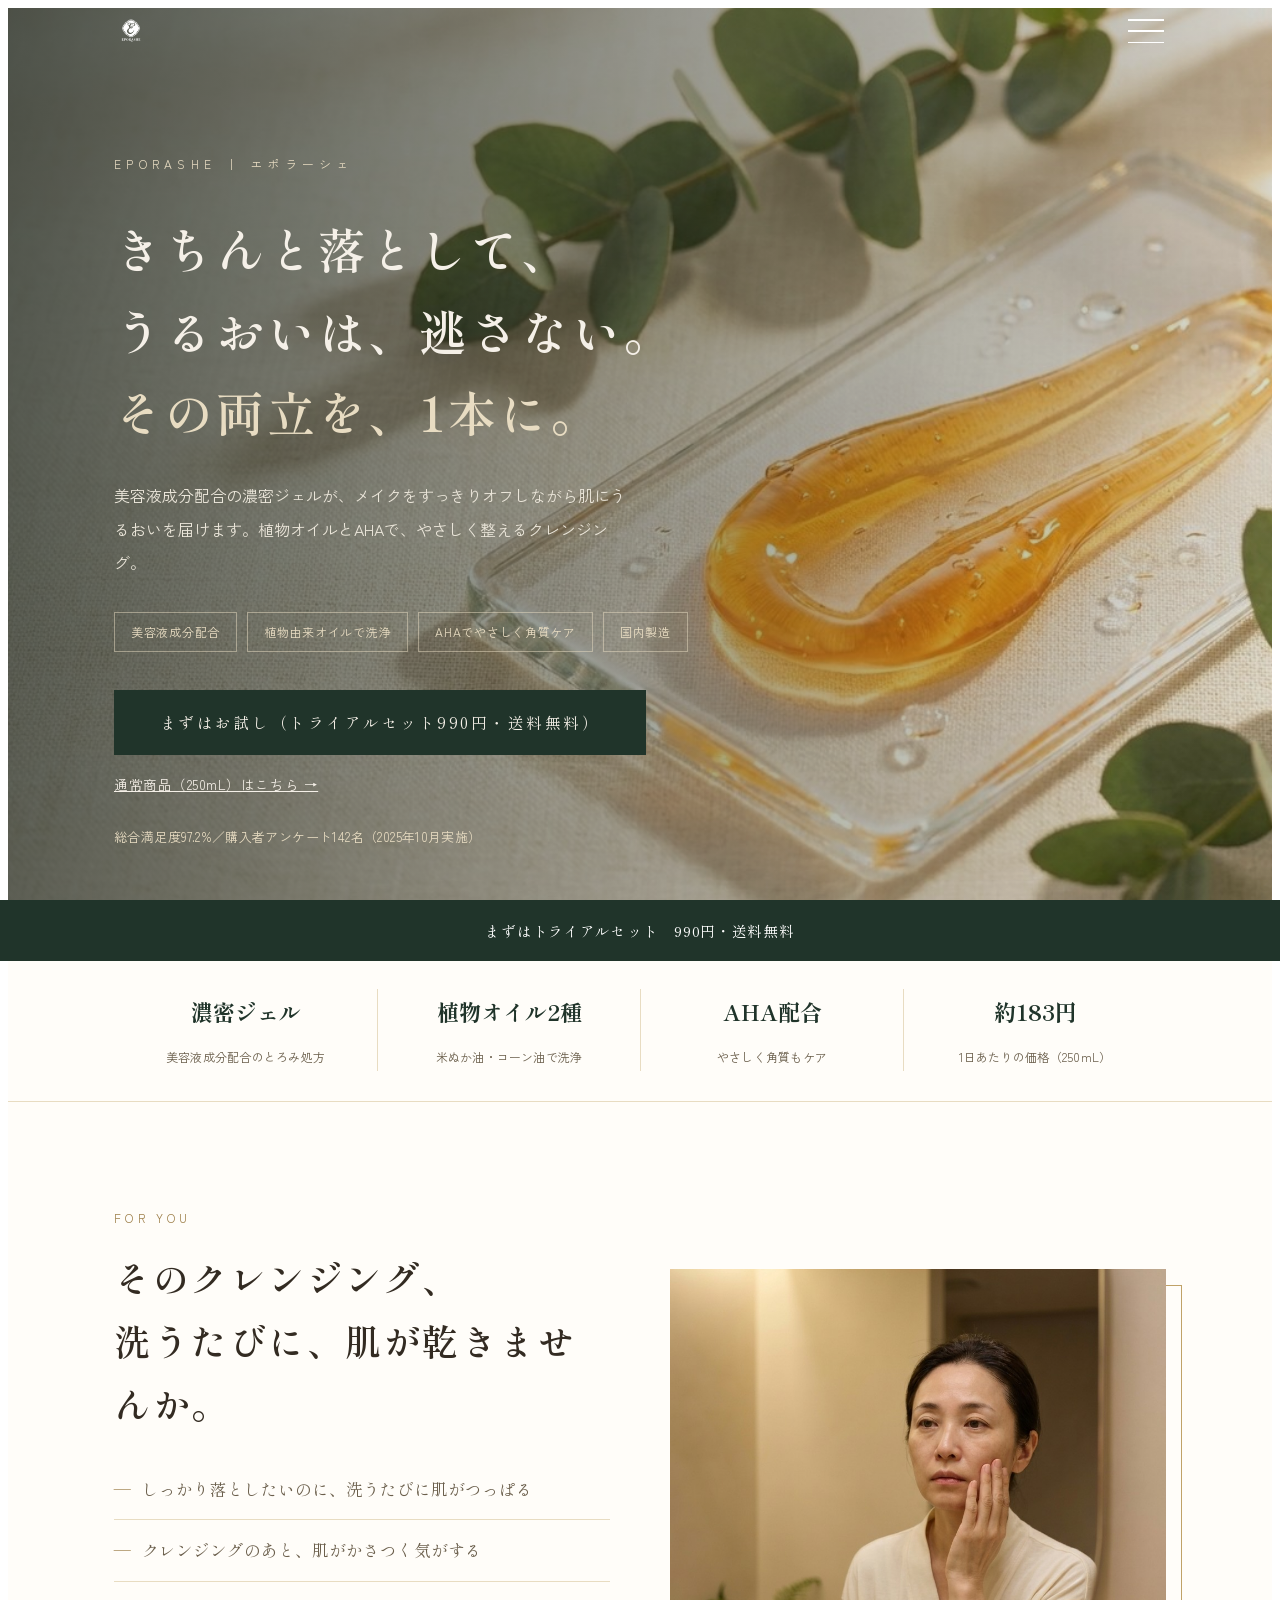
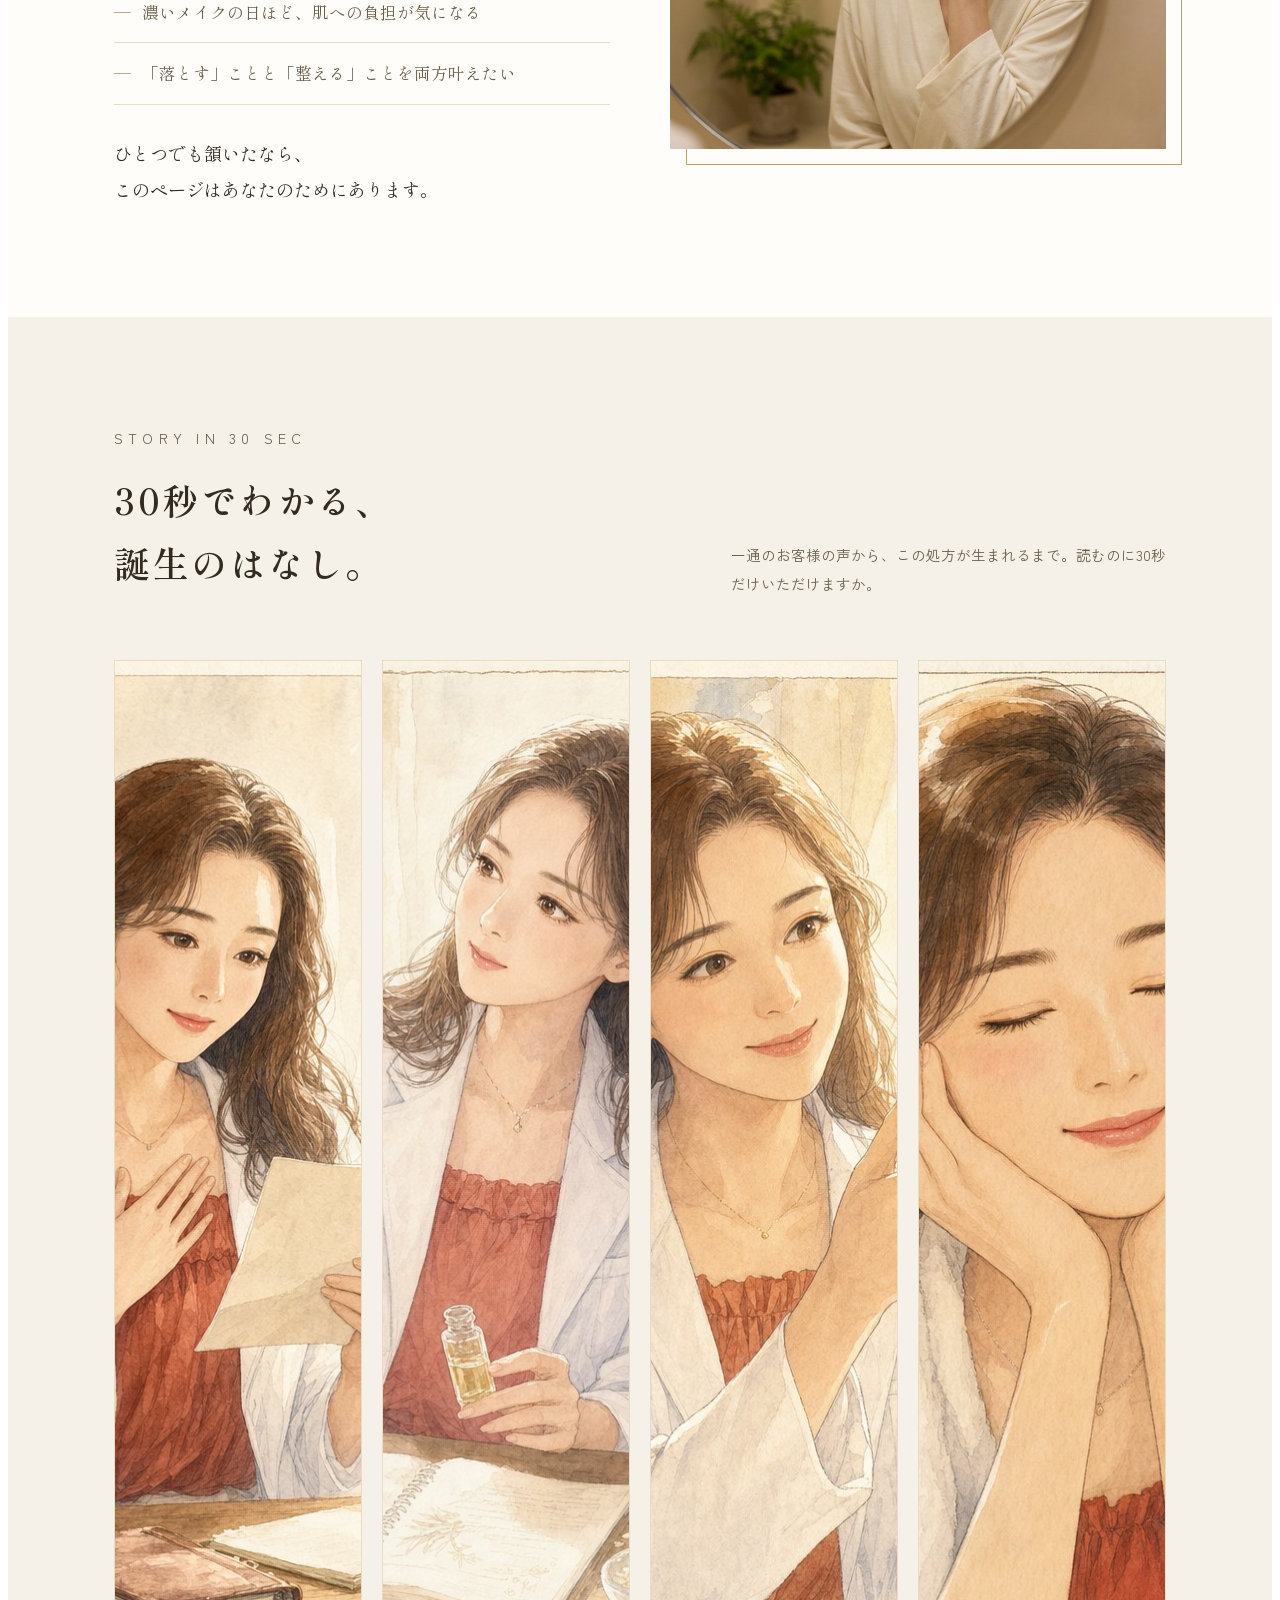
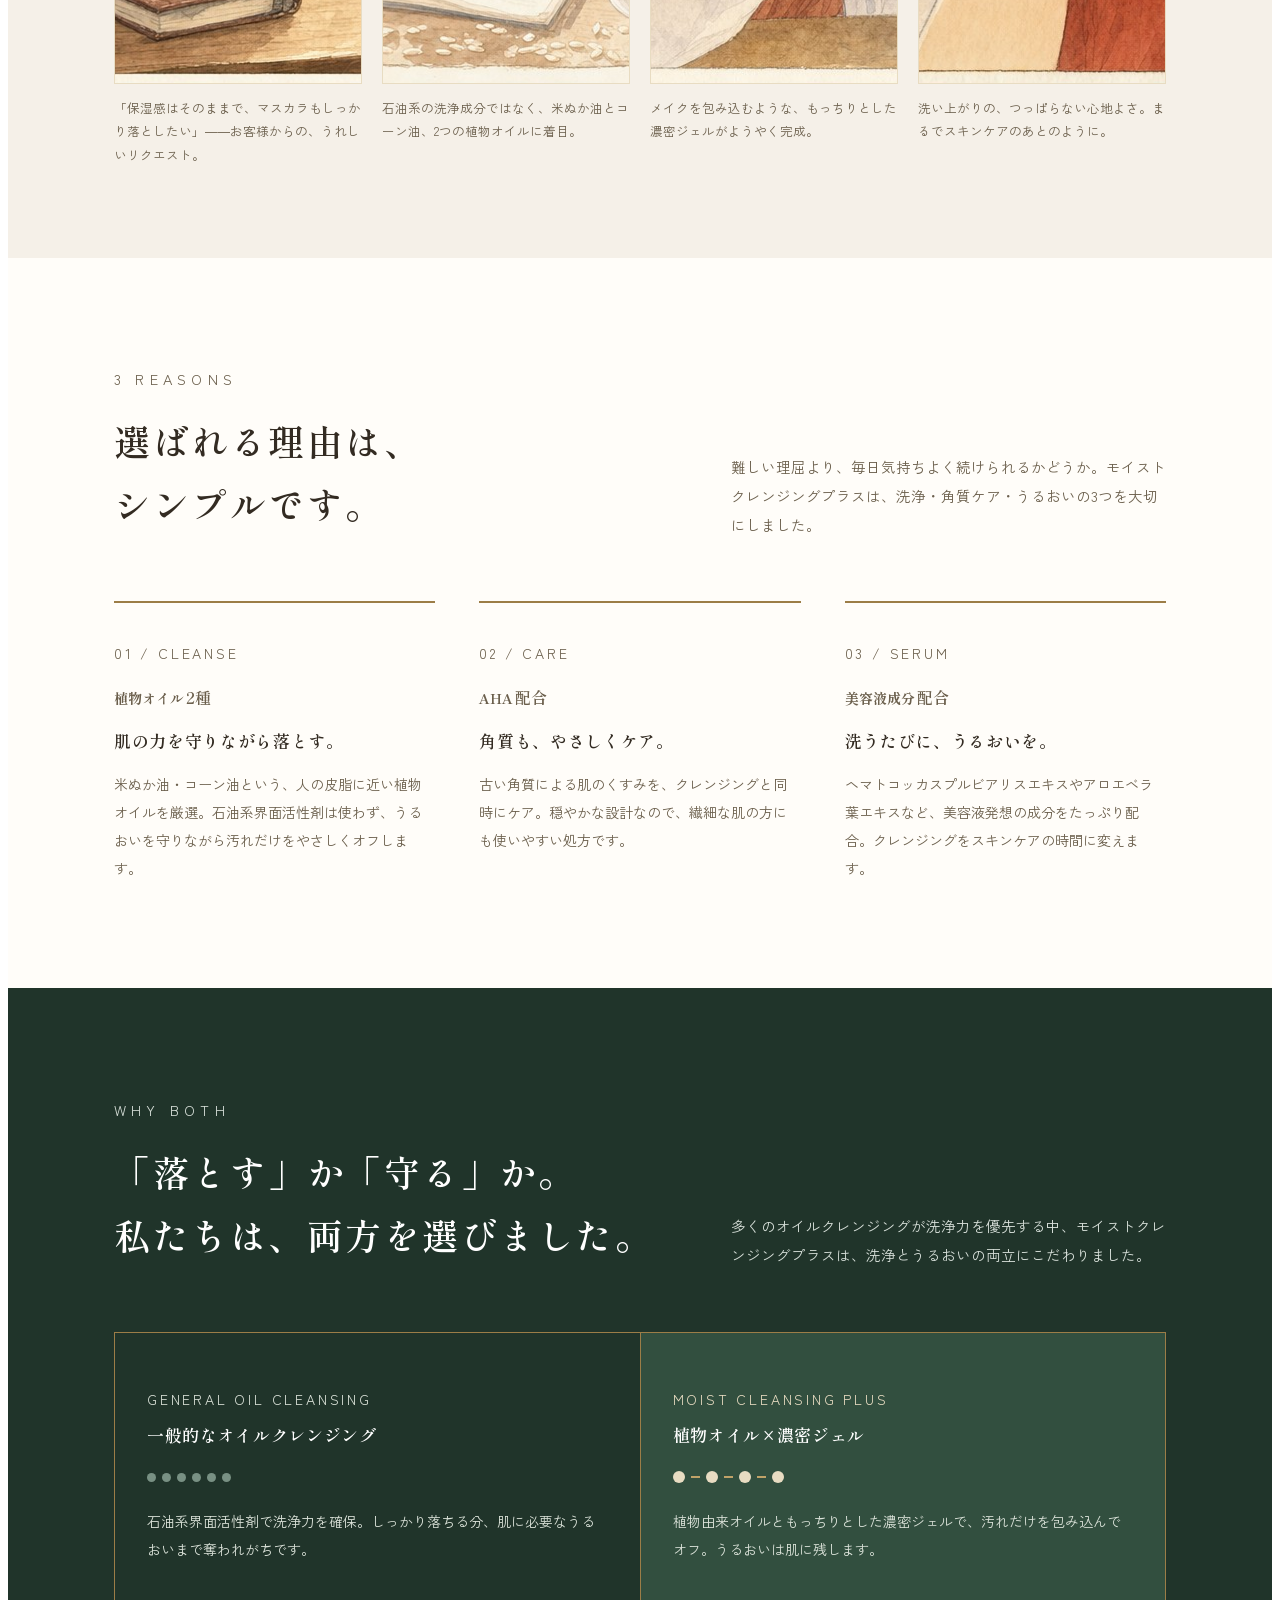
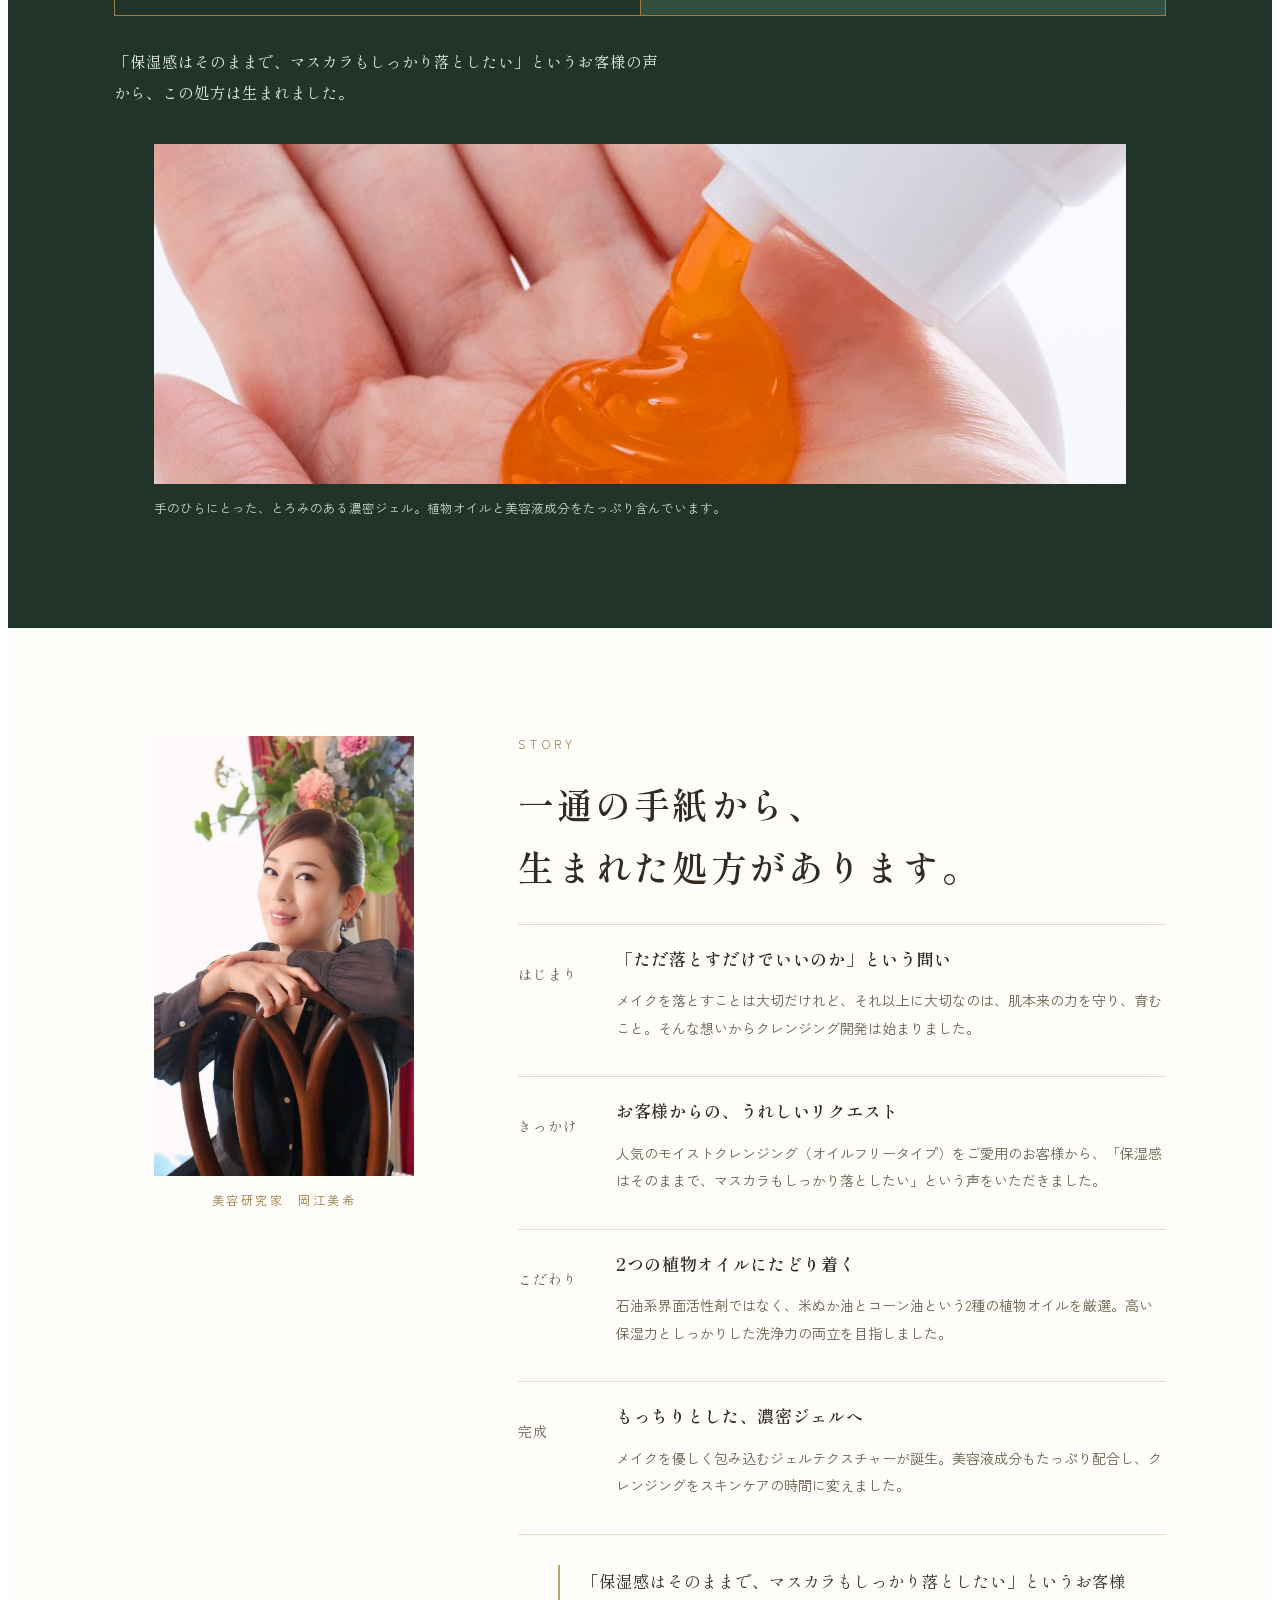
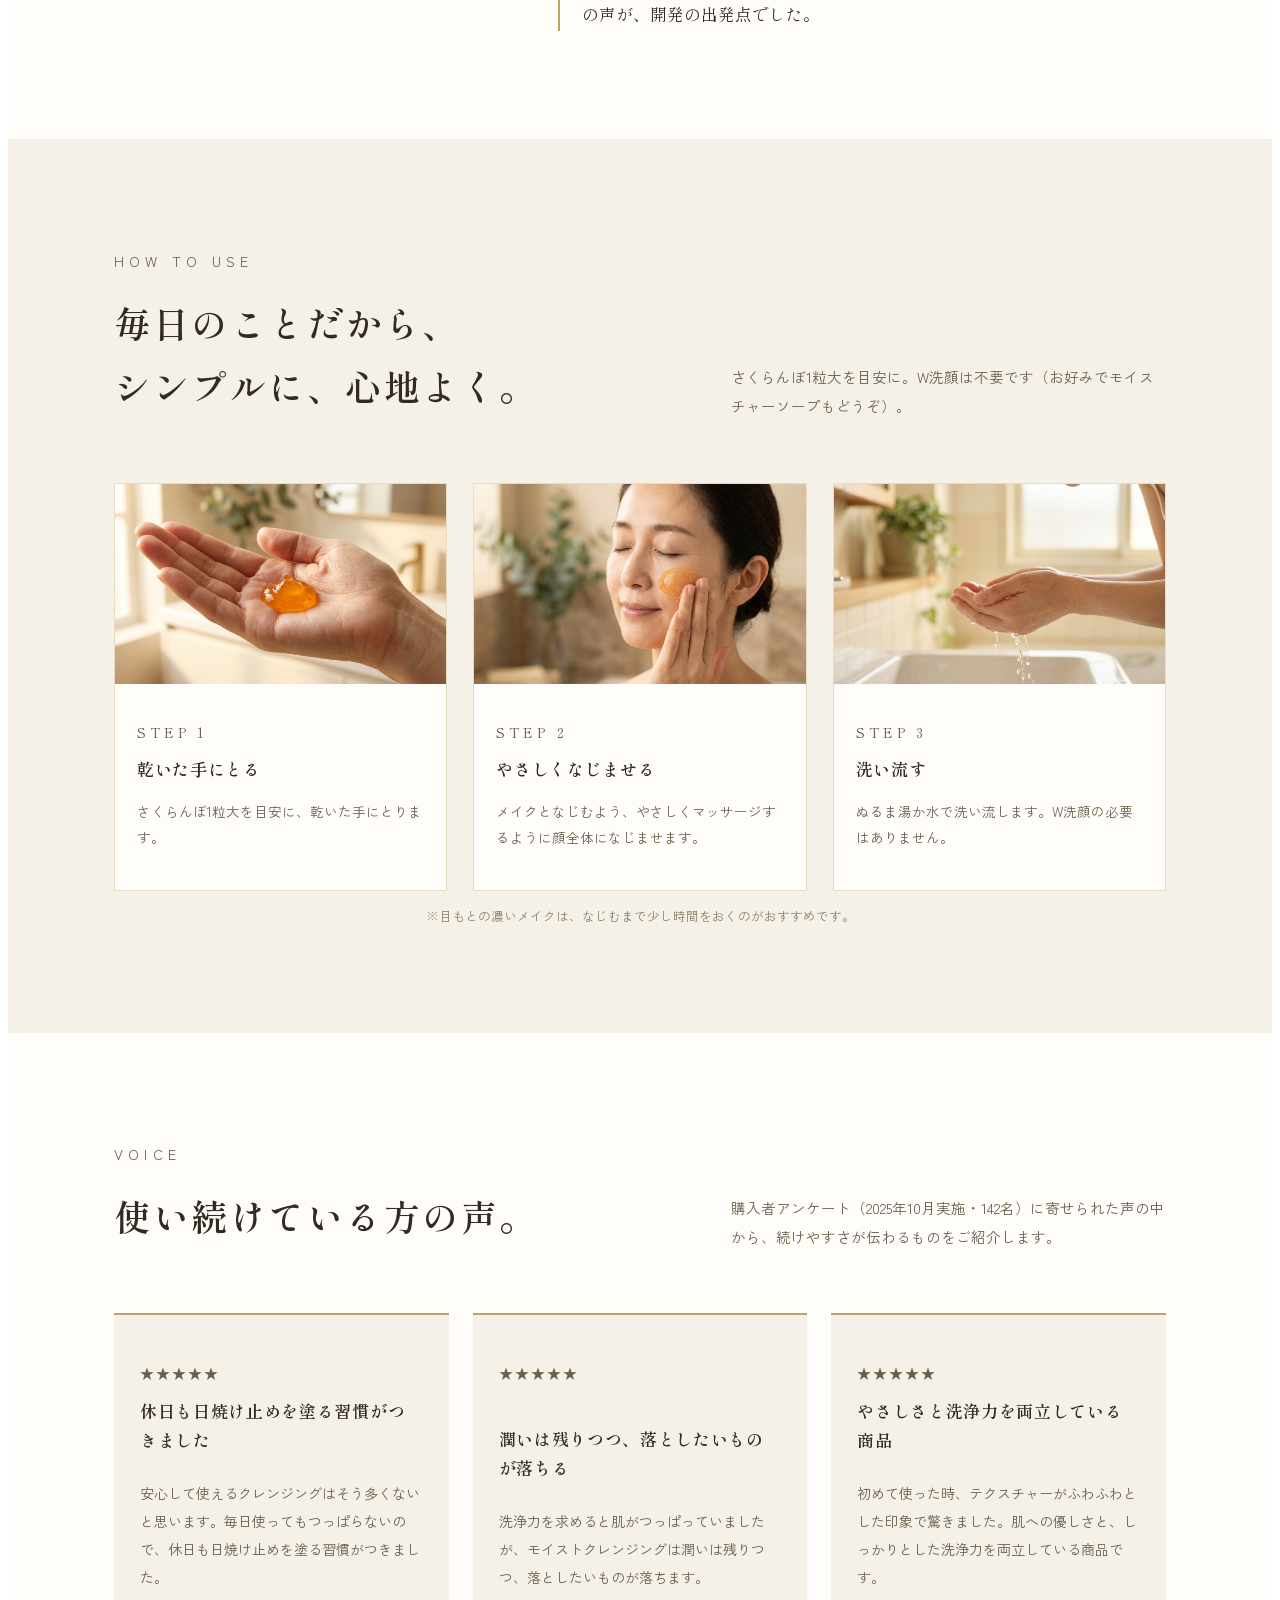
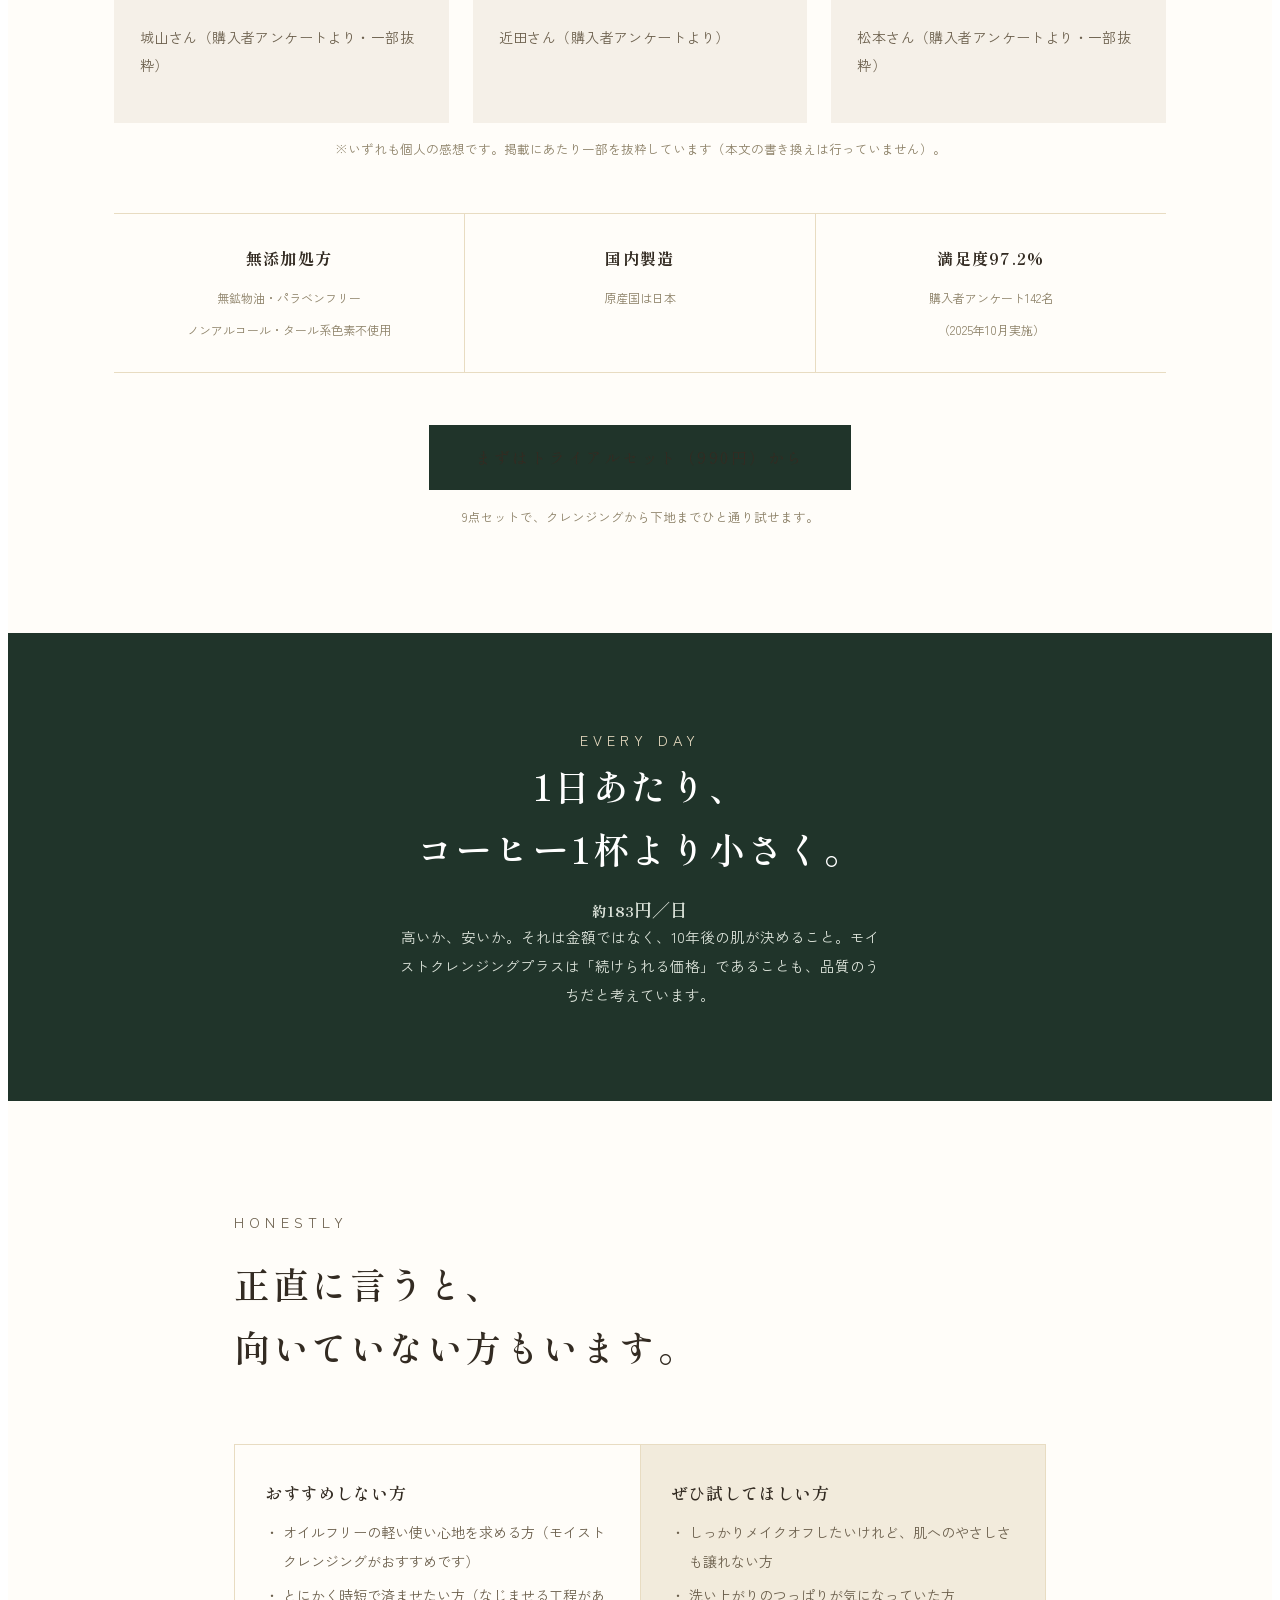
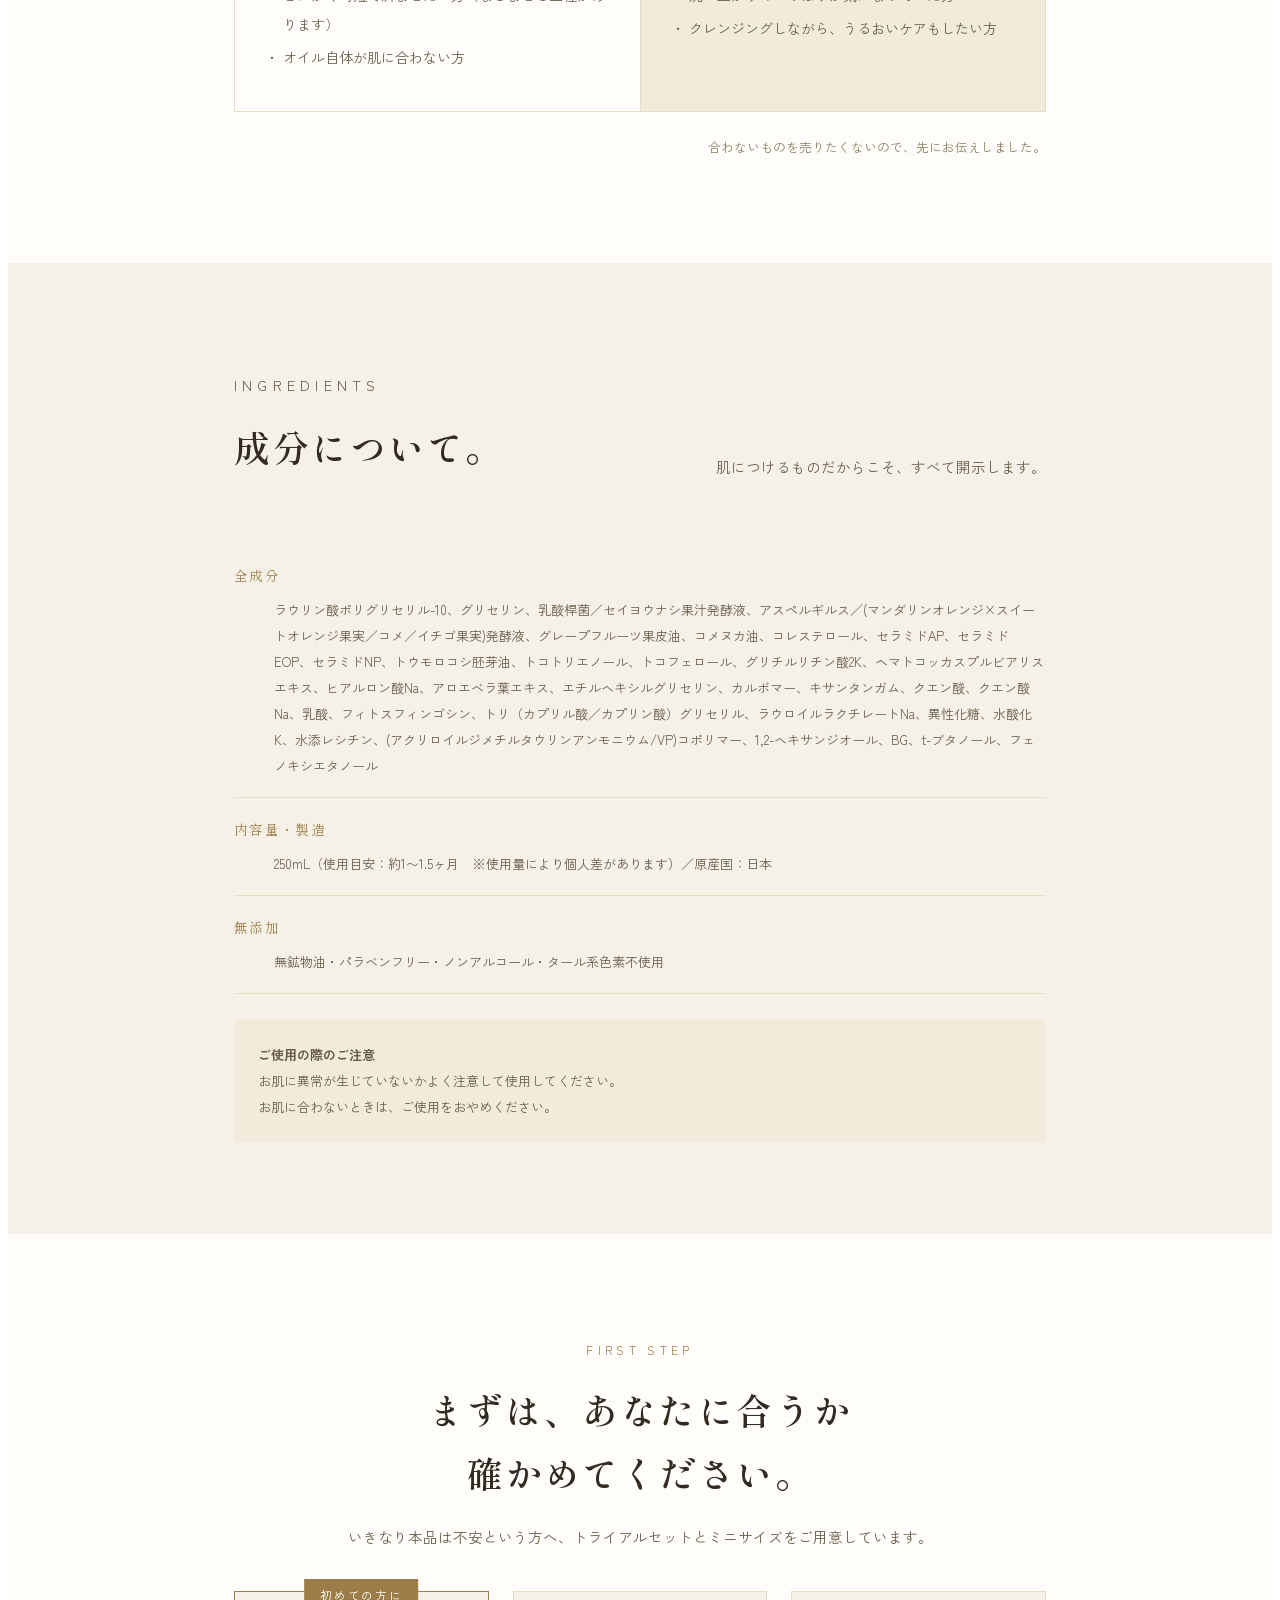
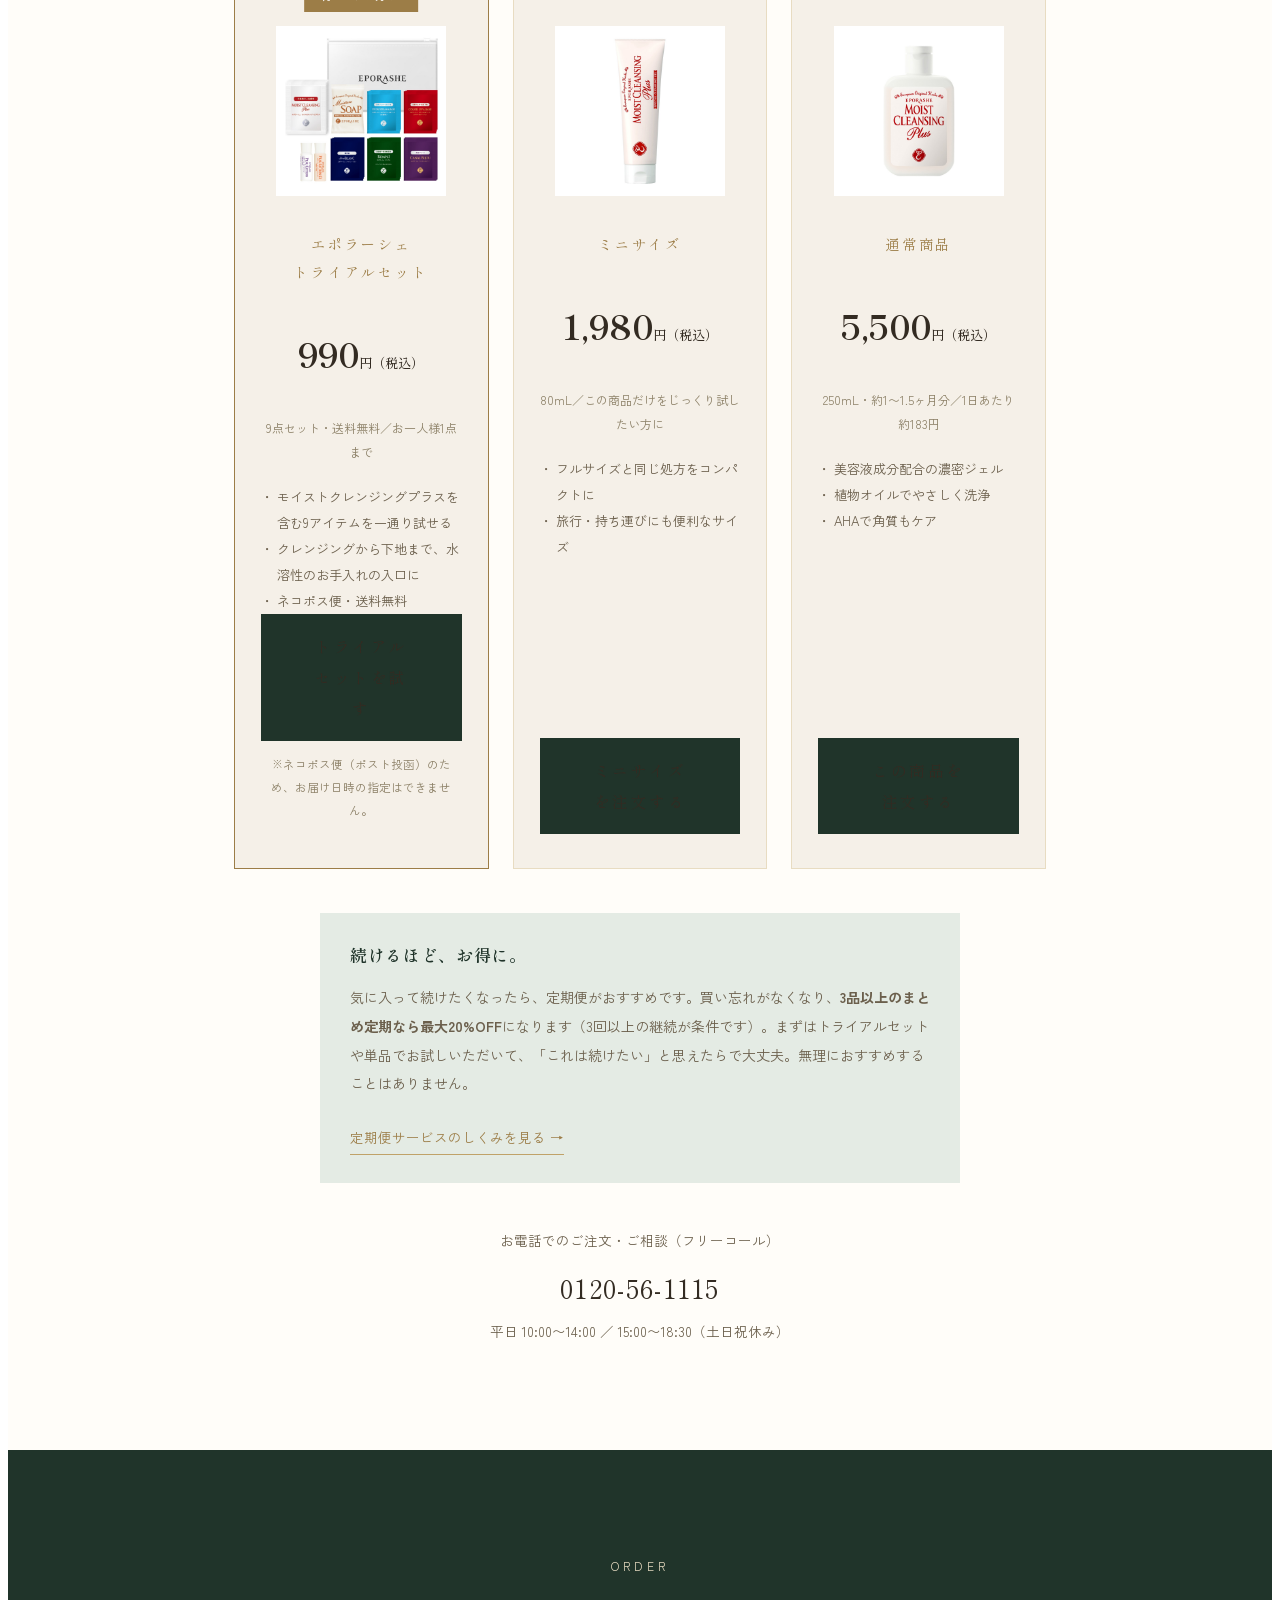
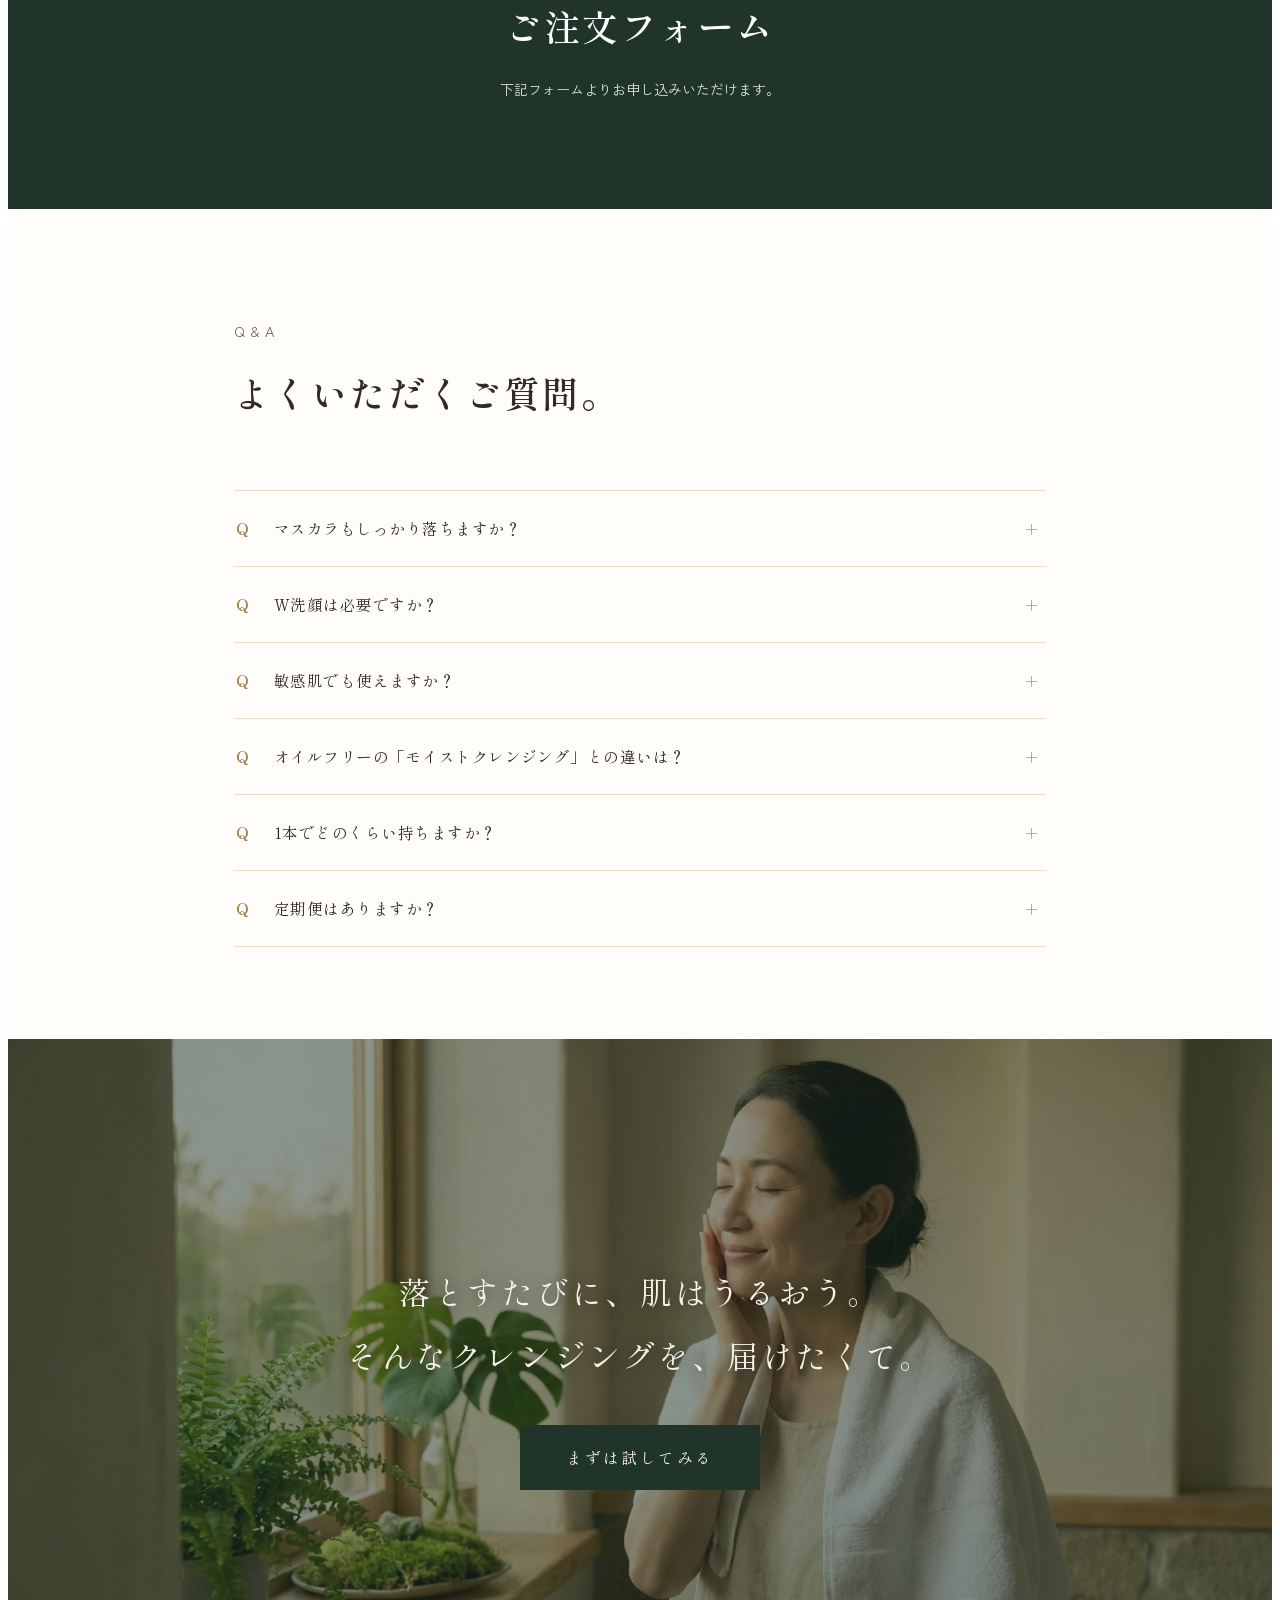
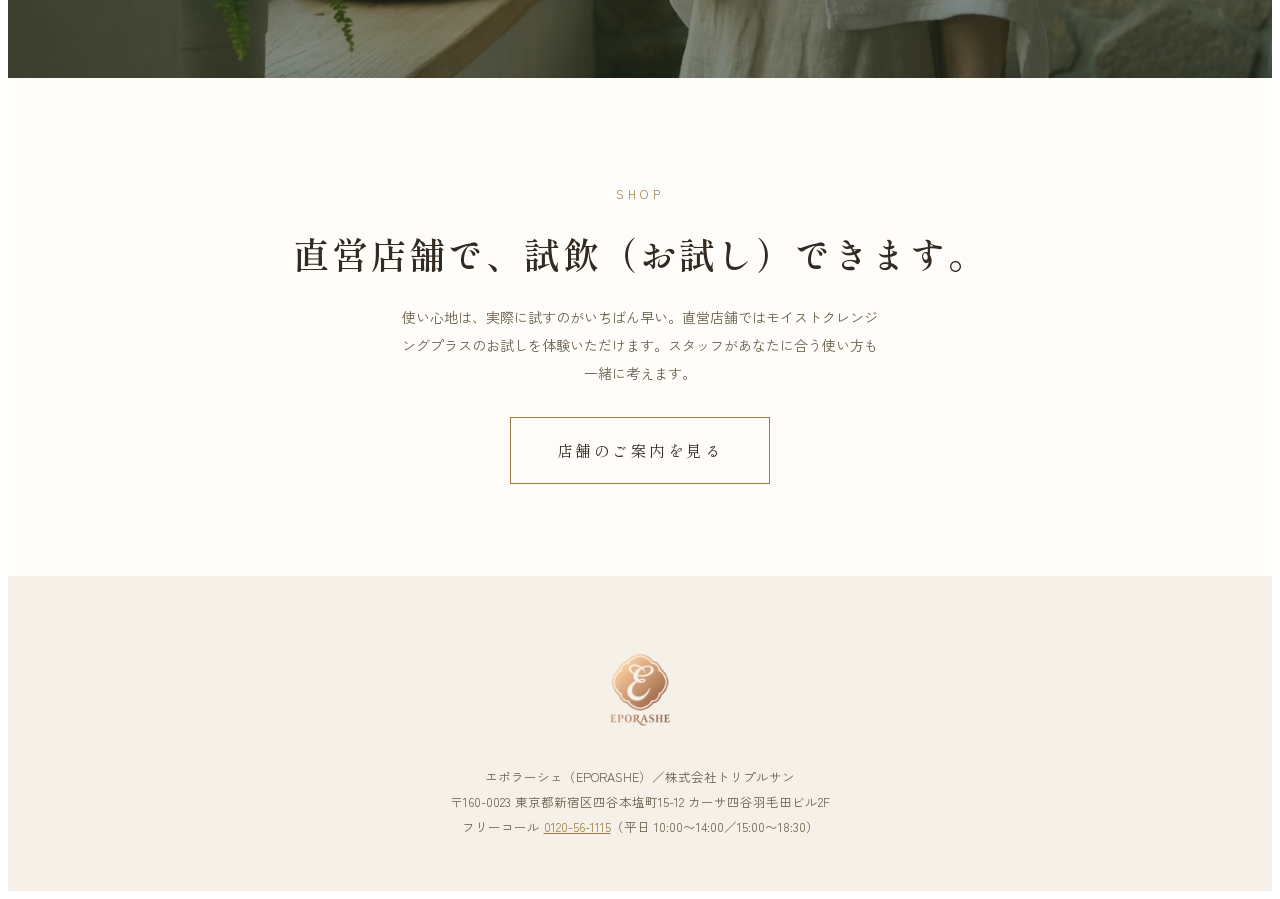
==== index.html @ ee00d20b "Rename preview.html to index.html" ====
<!DOCTYPE html>
<html lang="ja">
<head>
<!-- ============================================================
  モイストクレンジングプラスLP / head 編集欄用
  ※ DOCTYPE・html・head・body タグは含めていません
============================================================ -->

<meta charset="UTF-8">
<meta name="viewport" content="width=device-width, initial-scale=1.0">

<title>モイストクレンジングプラス｜植物オイル×美容液成分の濃密ジェル｜エポラーシェ公式</title>
<meta name="description" content="洗いあがりは、まるでスキンケアのあとのしっとり感。米ぬか油・コーン油の植物オイルとAHAでやさしくメイクオフしながら、美容液成分でうるおいを届ける濃密クレンジングジェル。250mL 5,500円。トライアルセット990円・送料無料あり。">

<link rel="canonical" href="https://example.com/preview">

<!-- OGP -->
<meta property="og:type" content="product">
<meta property="og:site_name" content="エポラーシェ">
<meta property="og:title" content="モイストクレンジングプラス｜植物オイル×美容液成分の濃密ジェル｜エポラーシェ公式">
<meta property="og:description" content="洗いあがりは、まるでスキンケアのあとのしっとり感。植物オイルとAHAでやさしくメイクオフしながら、うるおいを届けるクレンジングジェル。">
<meta property="og:image" content="images/ogp.jpg">
<meta property="og:url" content="https://example.com/preview">

<!-- Twitter Card -->
<meta name="twitter:card" content="summary_large_image">
<meta name="twitter:title" content="モイストクレンジングプラス｜植物オイル×美容液成分の濃密ジェル｜エポラーシェ公式">
<meta name="twitter:description" content="洗いあがりは、まるでスキンケアのあとのしっとり感。植物オイルとAHAでやさしくメイクオフしながら、うるおいを届けるクレンジングジェル。">
<meta name="twitter:image" content="images/ogp.jpg">

<!-- Web フォント -->
<link rel="preconnect" href="https://fonts.googleapis.com">
<link rel="preconnect" href="https://fonts.gstatic.com" crossorigin>
<link rel="stylesheet" href="https://fonts.googleapis.com/css2?family=Shippori+Mincho:wght@500;600;700&family=Zen+Kaku+Gothic+New:wght@400;500;700&display=swap">

<!-- LP用スタイル -->
<style>
/* ============================================================
   モイストクレンジングプラスLP / style.css
   全セレクタを .ep-guide-page 配下に限定（ecforce要件）
============================================================ */

.ep-guide-page{
  --ivory:#F5F0E8;
  --paper:#FFFDF9;
  --ink:#332B22;
  --ink-soft:#6B5F4C;
  --ink-mist:#8C8067;
  --gold:#C0A268;
  --gold-light:#E8DCC2;
  --gold-pale:#F2EBDC;
  --gold-deep:#9C7D47;
  --green:#2E4A3A;
  --green-deep:#20342A;
  --green-soft:#4F6B58;
  --green-pale:#E4EBE4;

  font-family:'Zen Kaku Gothic New',sans-serif;
  background:var(--ivory);
  color:var(--ink);
  line-height:2;
  font-size:16px;
  -webkit-font-smoothing:antialiased;
  overflow-x:hidden;
}
.ep-guide-page *{box-sizing:border-box;}
.ep-guide-page img{max-width:100%;display:block;}
.ep-guide-page a{color:inherit;}
.ep-guide-page ul,.ep-guide-page dl{list-style:none;margin:0;padding:0;}

.ep-serif{font-family:'Shippori Mincho',serif;}
.ep-container{max-width:1100px;margin:0 auto;padding:0 24px;}
.ep-container-narrow{max-width:860px;margin:0 auto;padding:0 24px;}
.ep-sec{padding:92px 0;}
.ep-center{text-align:center;}
.ep-right{text-align:right;}

.ep-eyebrow{
  font-size:12px;letter-spacing:.36em;color:var(--gold-deep);
  margin-bottom:16px;text-transform:uppercase;
}
.ep-h2{
  font-family:'Shippori Mincho',serif;
  font-size:clamp(24px,3.6vw,36px);
  font-weight:600;letter-spacing:.07em;line-height:1.75;
  margin:0 0 18px;
}
.ep-h3{
  font-family:'Shippori Mincho',serif;
  font-size:17px;font-weight:600;letter-spacing:.04em;line-height:1.7;
  margin:0 0 10px;
}
.ep-sec-head{
  display:flex;justify-content:space-between;align-items:flex-end;gap:40px;
  flex-wrap:wrap;margin-bottom:48px;
}
.ep-sec-head p{color:var(--ink-soft);max-width:30em;font-size:14.5px;line-height:2;}
.ep-note{font-size:12.5px;color:var(--ink-mist);}

.ep-btn{
  display:inline-block;font-family:'Shippori Mincho',serif;
  font-size:15.5px;letter-spacing:.16em;padding:17px 46px;
  text-decoration:none;transition:all .25s ease;text-align:center;
}
.ep-btn-primary{background:var(--green-deep);color:#fff;}
.ep-btn-primary:hover{background:var(--gold-deep);}
.ep-btn-line{background:transparent;border:1px solid var(--gold-deep);color:var(--ink);}
.ep-btn-line:hover{background:var(--gold-deep);color:#fff;}
.ep-btn:focus-visible{outline:3px solid var(--gold);outline-offset:2px;}

/* ======== ヘッダー ======== */
.ep-header{
  position:fixed;top:0;left:0;right:0;z-index:100;
  padding:14px 0;background:rgba(32,52,42,.0);
  transition:background .3s ease;
}
.ep-header.is-scrolled{background:rgba(32,52,42,.94);}
.ep-header-inner{
  max-width:1100px;margin:0 auto;padding:0 24px;
  display:flex;align-items:center;justify-content:space-between;
}
.ep-header-logo img{height:34px;width:auto;}
.ep-burger{
  width:40px;height:32px;background:none;border:none;cursor:pointer;
  display:flex;flex-direction:column;justify-content:space-between;padding:4px 2px;
}
.ep-burger span{display:block;height:1.5px;width:100%;background:#fff;}

/* ======== ドロワー ======== */
.ep-drawer-overlay{
  position:fixed;inset:0;background:rgba(20,28,22,.5);z-index:150;
  opacity:0;visibility:hidden;transition:opacity .3s ease;
}
.ep-drawer-overlay.is-open{opacity:1;visibility:visible;}
.ep-drawer{
  position:fixed;top:0;right:0;bottom:0;width:min(320px,84vw);
  background:var(--green-deep);color:var(--ivory);z-index:160;
  padding:70px 34px 34px;transform:translateX(100%);transition:transform .32s ease;
  overflow-y:auto;
}
.ep-drawer.is-open{transform:translateX(0);}
.ep-drawer-close{
  position:absolute;top:20px;right:24px;background:none;border:none;
  color:#fff;font-size:26px;cursor:pointer;line-height:1;
}
.ep-drawer-nav li{border-bottom:1px solid rgba(255,255,255,.14);}
.ep-drawer-nav a{
  display:block;padding:16px 2px;font-size:14.5px;letter-spacing:.06em;
  text-decoration:none;color:var(--ivory);
}
.ep-drawer-cta{color:var(--gold-light) !important;font-family:'Shippori Mincho',serif;}
.ep-drawer-tel{margin-top:30px;font-size:12.5px;color:#D8E0DA;line-height:1.9;}
.ep-drawer-tel a{font-family:'Shippori Mincho',serif;font-size:19px;color:#fff;display:block;margin:6px 0;}

/* ======== ヒーロー ======== */
.ep-hero{position:relative;min-height:92vh;display:flex;align-items:center;background:var(--green-deep);overflow:hidden;}
.ep-hero-media{position:absolute;inset:0;}
.ep-hero-media img{width:100%;height:100%;object-fit:cover;opacity:.94;}
.ep-hero::after{
  content:"";position:absolute;inset:0;
  background:linear-gradient(100deg,rgba(20,30,24,.72) 0%,rgba(20,30,24,.42) 44%,rgba(20,30,24,.06) 100%);
}
.ep-hero-inner{position:relative;z-index:2;padding:132px 24px 96px;color:var(--ivory);width:100%;}
.ep-hero-brand{font-size:12px;letter-spacing:.44em;color:var(--gold-light);margin-bottom:26px;}
.ep-hero-title{
  font-family:'Shippori Mincho',serif;
  font-size:clamp(28px,4.8vw,48px);font-weight:600;line-height:1.7;letter-spacing:.06em;
  margin-bottom:26px;
}
.ep-l{display:inline-block;}
.ep-hero-title em{font-style:normal;color:var(--gold-light);}
.ep-hero-lead{font-size:clamp(14px,1.5vw,16px);color:#EBE6DA;max-width:32em;line-height:2.1;margin-bottom:32px;}
.ep-hero-badges{display:flex;flex-wrap:wrap;gap:10px;margin-bottom:38px;}
.ep-badge{
  font-size:12px;letter-spacing:.06em;padding:7px 16px;
  border:1px solid rgba(232,220,194,.5);color:var(--gold-light);
}
.ep-hero-actions{display:flex;flex-direction:column;align-items:flex-start;gap:16px;margin-bottom:26px;}
.ep-hero-textlink{font-size:13.5px;letter-spacing:.04em;text-decoration:underline;color:#EDE7D8;}
.ep-hero-proof{font-size:13px;color:var(--gold-light);letter-spacing:.03em;}

/* ======== クイック値バー ======== */
.ep-quick{background:var(--paper);border-bottom:1px solid var(--gold-light);}
.ep-quick-grid{
  display:grid;grid-template-columns:repeat(4,1fr);gap:0;
  padding:30px 24px;
}
.ep-quick-item{
  text-align:center;padding:0 14px;border-left:1px solid var(--gold-light);
}
.ep-quick-item:first-child{border-left:none;}
.ep-quick-item strong{
  display:block;font-family:'Shippori Mincho',serif;font-size:clamp(18px,2vw,22px);
  color:var(--green-deep);margin-bottom:6px;
}
.ep-quick-item span{font-size:12px;color:var(--ink-soft);letter-spacing:.02em;}

/* ======== 共感 ======== */
.ep-empathy{background:var(--paper);}
.ep-empathy-grid{display:grid;grid-template-columns:1fr 1fr;gap:60px;align-items:center;}
.ep-checklist{margin:24px 0 30px;}
.ep-check{
  font-family:'Shippori Mincho',serif;font-size:16.5px;line-height:1.85;
  padding:15px 0 15px 28px;position:relative;border-bottom:1px solid var(--gold-light);
  color:var(--ink-soft);
}
.ep-check::before{content:"—";position:absolute;left:0;color:var(--gold-deep);}
.ep-empathy-close{font-family:'Shippori Mincho',serif;font-size:18px;line-height:2;color:var(--ink);}
.ep-empathy-image{position:relative;}
.ep-empathy-image img{width:100%;height:480px;object-fit:cover;}
.ep-empathy-image::after{
  content:"";position:absolute;top:16px;left:16px;right:-16px;bottom:-16px;
  border:1px solid var(--gold);z-index:-1;
}

/* ======== 4コマ漫画 ======== */
.ep-manga{background:var(--ivory);}
.ep-manga-grid{display:grid;grid-template-columns:repeat(4,1fr);gap:20px;}
.ep-manga-item{margin:0;}
.ep-manga-item img{width:100%;aspect-ratio:1/1;object-fit:cover;border:1px solid var(--gold-light);background:var(--paper);}
.ep-manga-item figcaption{font-size:12.5px;color:var(--ink-soft);line-height:1.85;margin-top:12px;}

/* ======== 選ばれる理由 ======== */
.ep-reasons{background:var(--paper);}
.ep-reason-grid{display:grid;grid-template-columns:repeat(3,1fr);gap:44px;}
.ep-reason-card{border-top:2px solid var(--gold-deep);padding-top:22px;}
.ep-reason-num{font-size:11.5px;letter-spacing:.2em;color:var(--gold-deep);margin-bottom:14px;}
.ep-reason-value{
  font-family:'Shippori Mincho',serif;font-size:clamp(30px,4vw,40px);
  font-weight:700;color:var(--green-deep);line-height:1.2;margin-bottom:14px;
}
.ep-reason-value small{font-size:16px;font-weight:600;margin-left:2px;}
.ep-reason-card p{font-size:14px;color:var(--ink-soft);line-height:2;}

/* ======== 独自性 / 逆説 ======== */
.ep-compare{background:var(--green-deep);color:var(--ivory);}
.ep-compare .ep-eyebrow{color:var(--gold-light);}
.ep-compare .ep-h2{color:#fff;}
.ep-compare .ep-sec-head p{color:#D8E0DA;}
.ep-compare-grid{
  display:grid;grid-template-columns:1fr 1fr;gap:1px;
  background:var(--gold-deep);border:1px solid var(--gold-deep);margin-top:8px;
}
.ep-compare-card{background:var(--green-deep);padding:38px 32px;}
.ep-compare-card.ep-featured{background:#324F3F;}
.ep-compare-label{font-size:11px;letter-spacing:.2em;color:#C9D6CC;margin-bottom:8px;}
.ep-compare-card.ep-featured .ep-compare-label{color:var(--gold-light);}
.ep-compare-card .ep-h3{color:#fff;}
.ep-compare-card p{font-size:14px;color:#DCE3DA;line-height:2;}
.ep-flow{display:flex;gap:6px;align-items:center;margin:18px 0 20px;height:20px;}
.ep-dot{width:9px;height:9px;border-radius:50%;background:#8FA79A;opacity:.8;}
.ep-featured .ep-dot{width:12px;height:12px;background:var(--gold-light);opacity:1;}
.ep-link{width:9px;height:2px;background:var(--gold);}
.ep-compare-note{
  font-family:'Shippori Mincho',serif;font-size:15.5px;line-height:2;
  color:#E7EDE4;margin-top:30px;max-width:36em;
}
.ep-proof{margin-top:36px;}
.ep-proof img{width:100%;height:340px;object-fit:cover;}
.ep-proof figcaption{font-size:12.5px;color:#C9D6CC;margin-top:12px;line-height:1.85;}

/* ======== 開発ストーリー ======== */
.ep-story{background:var(--paper);}
.ep-story-grid{display:grid;grid-template-columns:340px 1fr;gap:64px;align-items:start;}
.ep-story-photo{position:sticky;top:60px;}
.ep-story-photo img{width:100%;height:440px;object-fit:cover;}
.ep-story-photo figcaption{font-size:12px;letter-spacing:.2em;color:var(--gold-deep);margin-top:12px;text-align:center;}
.ep-timeline{margin:26px 0 30px;}
.ep-timeline-item{
  display:grid;grid-template-columns:76px 1fr;gap:22px;
  padding:20px 0;border-bottom:1px solid var(--gold-light);
}
.ep-timeline-item:first-child{border-top:1px solid var(--gold-light);}
.ep-timeline-year{font-family:'Shippori Mincho',serif;font-size:14px;color:var(--gold-deep);letter-spacing:.06em;padding-top:2px;}
.ep-timeline-item p{font-size:14px;color:var(--ink-soft);line-height:1.95;}
.ep-story-quote{
  font-family:'Shippori Mincho',serif;font-size:16.5px;line-height:2;color:var(--ink);
  border-left:2px solid var(--gold);padding-left:22px;margin-top:8px;
}

/* ======== 使い方 ======== */
.ep-howto{background:var(--ivory);}
.ep-howto-grid{display:grid;grid-template-columns:repeat(3,1fr);gap:26px;}
.ep-how-card{background:var(--paper);border:1px solid var(--gold-light);}
.ep-how-card img{width:100%;height:200px;object-fit:cover;}
.ep-how-body{padding:22px 22px 26px;}
.ep-kicker{font-family:'Shippori Mincho',serif;font-size:11.5px;letter-spacing:.3em;color:var(--gold-deep);margin-bottom:10px;}
.ep-how-body p{font-size:13.5px;color:var(--ink-soft);line-height:1.95;}

/* ======== お客様の声 ======== */
.ep-voices{background:var(--paper);}
.ep-voice-grid{display:grid;grid-template-columns:repeat(3,1fr);gap:24px;margin-bottom:8px;}
.ep-voice{background:var(--ivory);padding:30px 26px;border-top:2px solid var(--gold);display:flex;flex-direction:column;}
.ep-stars{color:var(--gold-deep);letter-spacing:2px;font-size:13px;margin-bottom:10px;}
.ep-voice p{font-size:14px;color:var(--ink-soft);line-height:2;flex:1;}
.ep-voice-meta{font-size:12px;color:var(--ink-mist);margin-top:18px;letter-spacing:.03em;}
.ep-trust{
  display:flex;justify-content:center;margin-top:52px;
  border-top:1px solid var(--gold-light);border-bottom:1px solid var(--gold-light);
}
.ep-trust-item{flex:1;text-align:center;padding:28px 16px;border-left:1px solid var(--gold-light);}
.ep-trust-item:first-child{border-left:none;}
.ep-trust-item strong{display:block;font-family:'Shippori Mincho',serif;font-size:16px;letter-spacing:.08em;margin-bottom:6px;}
.ep-trust-item span{font-size:12px;color:var(--ink-mist);line-height:1.8;}
.ep-midcta{text-align:center;margin-top:52px;}
.ep-microcopy{font-size:12.5px;color:var(--ink-mist);margin-top:14px;}

/* ======== コスパ ======== */
.ep-cost{background:var(--green-deep);color:var(--ivory);text-align:center;}
.ep-cost .ep-eyebrow{color:var(--gold-light);}
.ep-cost .ep-h2{color:#fff;}
.ep-cost-value{
  font-family:'Shippori Mincho',serif;font-size:clamp(40px,6vw,64px);
  color:var(--gold-light);font-weight:700;line-height:1.3;margin:10px 0 16px;
}
.ep-cost-value small{font-size:18px;font-weight:600;}
.ep-cost p{color:#DCE3DA;max-width:34em;margin:0 auto;font-size:14.5px;}

/* ======== 向き不向き ======== */
.ep-fit{background:var(--paper);}
.ep-fit-grid{display:grid;grid-template-columns:1fr 1fr;gap:1px;background:var(--gold-light);border:1px solid var(--gold-light);margin-top:8px;}
.ep-fit-card{background:var(--paper);padding:34px 30px;}
.ep-fit-card.ep-good{background:var(--gold-pale);}
.ep-fit-list li{font-size:14px;color:var(--ink-soft);line-height:2.1;padding-left:18px;position:relative;margin-bottom:4px;}
.ep-fit-list li::before{content:"・";position:absolute;left:0;}
.ep-note.ep-right{margin-top:22px;}

/* ======== 成分 ======== */
.ep-spec{background:var(--ivory);}
.ep-table{width:100%;border-collapse:collapse;font-size:14px;background:var(--paper);margin-top:6px;}
.ep-table th,.ep-table td{border:1px solid var(--gold-light);padding:12px 16px;text-align:left;}
.ep-table th{font-weight:500;background:var(--gold-pale);width:44%;}
.ep-spec-detail{margin-top:26px;}
.ep-spec-detail > div{padding:18px 0;border-bottom:1px solid var(--gold-light);}
.ep-spec-detail dt{font-family:'Shippori Mincho',serif;font-size:13.5px;color:var(--gold-deep);letter-spacing:.1em;margin-bottom:8px;}
.ep-spec-detail dd{font-size:13px;color:var(--ink-soft);line-height:2;}
.ep-caution{
  margin-top:26px;padding:22px 24px;background:var(--gold-pale);
  font-size:13px;color:var(--ink-soft);line-height:2;
}

/* ======== 商品ラインナップ ======== */
.ep-offer{background:var(--paper);}
.ep-offer-lead{text-align:center;color:var(--ink-soft);font-size:14.5px;margin-bottom:40px;}
.ep-offer-grid{
  display:grid;grid-template-columns:repeat(auto-fit,minmax(230px,1fr));gap:24px;margin-bottom:44px;
}
.ep-offer-card{
  background:var(--ivory);border:1px solid var(--gold-light);padding:34px 26px;
  text-align:center;position:relative;display:flex;flex-direction:column;
}
.ep-offer-card.ep-trial{border:1px solid var(--gold-deep);}
.ep-ribbon{
  position:absolute;top:-13px;left:50%;transform:translateX(-50%);
  background:var(--gold-deep);color:#fff;font-size:11.5px;letter-spacing:.14em;
  padding:5px 16px;white-space:nowrap;
}
.ep-offer-img{width:100%;height:170px;object-fit:contain;margin-bottom:20px;}
.ep-offer-plan{font-family:'Shippori Mincho',serif;font-size:14px;letter-spacing:.2em;color:var(--gold-deep);margin-bottom:12px;}
.ep-offer-price{font-family:'Shippori Mincho',serif;font-size:clamp(26px,3vw,34px);font-weight:700;line-height:1.3;}
.ep-offer-price small{font-size:13px;font-weight:500;}
.ep-offer-sub{font-size:12px;color:var(--ink-mist);margin:6px 0 20px;}
.ep-offer-list{font-size:13px;color:var(--ink-soft);line-height:2;margin-bottom:22px;text-align:left;padding:0 4px;flex:1;}
.ep-offer-list li{padding-left:16px;position:relative;}
.ep-offer-list li::before{content:"・";position:absolute;left:0;}
.ep-micro{font-size:11.5px;color:var(--ink-mist);margin-top:12px;}
.ep-teiki{max-width:640px;margin:0 auto;background:var(--green-pale);padding:28px 30px;font-size:14px;color:var(--ink-soft);line-height:2.05;}
.ep-teiki .ep-h3{color:var(--green-deep);}
.ep-teiki a{display:inline-block;margin-top:12px;font-size:13.5px;color:var(--gold-deep);text-decoration:none;border-bottom:1px solid var(--gold);padding-bottom:2px;}
.ep-teiki a:hover{color:var(--ink);}
.ep-tel{margin-top:44px;text-align:center;font-size:13.5px;color:var(--ink-soft);}
.ep-tel a{font-family:'Shippori Mincho',serif;font-size:26px;letter-spacing:.05em;color:var(--ink);display:block;margin:8px 0 4px;text-decoration:none;}

/* ======== フォーム導入見出し ======== */
.ep-formlead{background:var(--green-deep);color:var(--ivory);}
.ep-formlead .ep-eyebrow{color:var(--gold-light);}
.ep-formlead .ep-h2{color:#fff;}
.ep-formlead-text{color:#DCE3DA;font-size:14px;}

/* ======== Q&A ======== */
.ep-faq{background:var(--paper);}
.ep-qa{border-bottom:1px solid var(--gold-light);}
.ep-qa:first-of-type{border-top:1px solid var(--gold-light);}
.ep-qa summary{
  font-family:'Shippori Mincho',serif;font-size:15.5px;padding:22px 36px 22px 40px;
  cursor:pointer;position:relative;letter-spacing:.03em;list-style:none;
}
.ep-qa summary::-webkit-details-marker{display:none;}
.ep-qa summary::before{content:"Q";position:absolute;left:2px;top:22px;font-family:'Shippori Mincho',serif;color:var(--gold-deep);font-weight:700;}
.ep-qa summary::after{content:"＋";position:absolute;right:6px;top:22px;color:var(--gold-deep);transition:transform .25s ease;}
.ep-qa[open] summary::after{content:"−";}
.ep-qa-a{padding:0 36px 24px 40px;font-size:13.5px;color:var(--ink-soft);line-height:2;position:relative;}
.ep-qa-a::before{content:"A";position:absolute;left:2px;top:0;font-family:'Shippori Mincho',serif;color:var(--gold);font-weight:700;font-size:15px;}

/* ======== 最終メッセージ ======== */
.ep-final{position:relative;background:var(--green-deep);color:var(--ivory);text-align:center;overflow:hidden;}
.ep-final-bg{position:absolute;inset:0;width:100%;height:100%;object-fit:cover;opacity:.48;}
.ep-final > .ep-container-narrow{position:relative;z-index:2;padding-top:96px;padding-bottom:96px;}
.ep-final-msg{
  font-family:'Shippori Mincho',serif;font-size:clamp(21px,3.2vw,32px);
  line-height:2;letter-spacing:.08em;margin-bottom:38px;
  text-shadow:0 1px 14px rgba(20,30,24,.6);
}

/* ======== 直営店案内 ======== */
.ep-shop{background:var(--paper);}
.ep-shop-text{color:var(--ink-soft);max-width:34em;margin:0 auto 30px;font-size:14px;}

/* ======== フッター ======== */
.ep-footer{max-width:1100px;margin:0 auto;padding:60px 24px 40px;text-align:center;}
.ep-footer-logo{margin:0 auto 18px;}
.ep-footer-text{font-size:12.5px;color:var(--ink-soft);line-height:2;}
.ep-footer-text a{color:var(--gold-deep);}

/* ======== 追従CTA（スマホ） ======== */
.ep-sticky{
  position:fixed;left:0;right:0;bottom:0;z-index:90;
  background:var(--green-deep);
  transform:translateY(100%);transition:transform .3s ease;
}
.ep-sticky.show{transform:translateY(0);}
.ep-sticky a{
  display:block;text-align:center;padding:16px 12px;color:#fff;
  font-family:'Shippori Mincho',serif;font-size:14.5px;letter-spacing:.05em;text-decoration:none;
}

/* ======== トップへ戻る ======== */
.ep-totop{
  position:fixed;right:18px;bottom:78px;z-index:80;
  width:42px;height:42px;background:rgba(46,74,58,.86);color:#fff;border:none;
  cursor:pointer;font-size:13px;opacity:0;visibility:hidden;transition:opacity .3s ease;
}
.ep-totop.show{opacity:1;visibility:visible;}

/* ======== スクロールリビール ======== */
.ep-reveal{opacity:0;transform:translateY(24px);transition:opacity .7s ease,transform .7s ease;}
.ep-reveal.on{opacity:1;transform:translateY(0);}
@media (prefers-reduced-motion:reduce){
  .ep-reveal{opacity:1;transform:none;transition:none;}
}

/* ======== キャンペーン差し込み枠 ======== */
.ep-campaign{background:var(--green-deep);color:var(--ivory);padding:20px 0;text-align:center;font-size:13.5px;}

/* ============================================================
   レスポンシブ
============================================================ */
@media (max-width:1024px){
  .ep-story-grid{grid-template-columns:1fr;}
  .ep-story-photo{position:static;}
  .ep-story-photo img{height:340px;}
}
@media (max-width:768px){
  .ep-sec{padding:64px 0;}
  .ep-empathy-grid{grid-template-columns:1fr;gap:32px;}
  .ep-empathy-image img{height:320px;}
  .ep-manga-grid{grid-template-columns:repeat(2,1fr);gap:14px;}
  .ep-reason-grid{grid-template-columns:1fr;gap:34px;}
  .ep-compare-grid{grid-template-columns:1fr;}
  .ep-howto-grid{grid-template-columns:1fr;}
  .ep-voice-grid{grid-template-columns:1fr;}
  .ep-trust{flex-direction:column;}
  .ep-trust-item{border-left:none;border-top:1px solid var(--gold-light);}
  .ep-trust-item:first-child{border-top:none;}
  .ep-fit-grid{grid-template-columns:1fr;}
  .ep-quick-grid{grid-template-columns:repeat(2,1fr);gap:20px;}
  .ep-quick-item{border-left:none;border-top:1px solid var(--gold-light);padding-top:16px;}
  .ep-quick-item:nth-child(1),.ep-quick-item:nth-child(2){border-top:none;}
  .ep-offer-grid{grid-template-columns:1fr;}
  .ep-timeline-item{grid-template-columns:1fr;gap:6px;}
  .ep-hero-inner{padding:120px 24px 80px;}
  .ep-sec-head{flex-direction:column;align-items:flex-start;gap:14px;}
}
@media (max-width:480px){
  .ep-sec{padding:52px 0;}
  .ep-h2{font-size:23px;}
}

</style>

</head>
<body>
<!-- ============================================================
  モイストクレンジングプラスLP / ボディー編集欄用
  ------------------------------------------------------------
  【構造について】
  ページ本体を <div class="ep-guide-page"> で囲んでいます。
  ただし購入フォーム部分は、CSSリセットの影響を受けないよう
  意図的にラッパーの外に出しています。
  （ラッパー内に置くとフォームのデザインが崩れます）

    <div class="ep-guide-page"> … 前半 … </div>
    ← ここに購入フォーム（スコープ外）
    <div class="ep-guide-page"> … 後半 … </div>

  ★ ep-guide-page の div は削除しないでください。
============================================================ -->

<!-- ============================================================
  ▼▼▼ キャンペーン差し込み枠（ここから）▼▼▼
  常設LPとして1年使い、キャンペーン期間中のみ
  下記コメントを外して内容を書き換える運用です。削除しないでください。

<div class="ep-guide-page">
  <div class="ep-campaign">
    <div class="ep-container">
      <p>キャンペーン期間中の表記をここに（例：◯月限定｜◯◯円 → ◯◯円（税込）／◯月◯日〜◯月◯日）</p>
    </div>
  </div>
</div>

  ▲▲▲ キャンペーン差し込み枠（ここまで）▲▲▲
============================================================ -->

<div class="ep-guide-page">

  <!-- ========== 固定ヘッダー ========== -->
  <div class="ep-header" id="epHeader">
    <div class="ep-header-inner">
      <a class="ep-header-logo" href="#top">
        <img src="images/logo-white.png" alt="エポラーシェ" width="133" height="133">
      </a>
      <button class="ep-burger" id="burger" type="button" aria-label="メニューを開く" aria-expanded="false" aria-controls="drawer">
        <span></span><span></span><span></span>
      </button>
    </div>
  </div>

  <!-- ========== ドロワーメニュー ========== -->
  <div class="ep-drawer-overlay" id="drawerOverlay"></div>
  <nav class="ep-drawer" id="drawer" aria-label="メニュー" aria-hidden="true">
    <button class="ep-drawer-close" id="drawerClose" type="button" aria-label="メニューを閉じる">×</button>
    <ul class="ep-drawer-nav">
      <li><a href="#reasons">選ばれる理由</a></li>
      <li><a href="#compare">独自性について</a></li>
      <li><a href="#story">開発ストーリー</a></li>
      <li><a href="#howto">使い方</a></li>
      <li><a href="#voices">お客様の声</a></li>
      <li><a href="#spec">成分について</a></li>
      <li><a href="#faq">よくある質問</a></li>
      <li><a class="ep-drawer-cta" href="#form">ご注文はこちら</a></li>
    </ul>
    <p class="ep-drawer-tel">
      お電話でのご注文<br>
      <a href="tel:0120561115">0120-56-1115</a>
      <span>平日 10:00〜14:00／15:00〜18:30</span>
    </p>
  </nav>

  <!-- ========== ヒーロー ========== -->
  <div class="ep-hero" id="top">
    <div class="ep-hero-media">
      <img src="images/hero.jpg" alt="ガラスのトレイにのせた、とろみのある濃密ジェルとユーカリの葉" width="1365" height="768" fetchpriority="high">
    </div>
    <div class="ep-container ep-hero-inner">
      <p class="ep-hero-brand">EPORASHE ｜ エポラーシェ</p>
      <h1 class="ep-hero-title"><span class="ep-l">きちんと落として、</span><br><span class="ep-l">うるおいは、逃さない。</span><br><span class="ep-l"><em>その両立を、1本に。</em></span></h1>
      <p class="ep-hero-lead">美容液成分配合の濃密ジェルが、メイクをすっきりオフしながら肌にうるおいを届けます。植物オイルとAHAで、やさしく整えるクレンジング。</p>
      <div class="ep-hero-badges">
        <span class="ep-badge">美容液成分配合</span>
        <span class="ep-badge">植物由来オイルで洗浄</span>
        <span class="ep-badge">AHAでやさしく角質ケア</span>
        <span class="ep-badge">国内製造</span>
      </div>
      <div class="ep-hero-actions">
        <a class="ep-btn ep-btn-primary" href="#form">まずはお試し（トライアルセット990円・送料無料）</a>
        <a class="ep-hero-textlink" href="#order">通常商品（250mL）はこちら →</a>
      </div>
      <p class="ep-hero-proof">総合満足度97.2%／購入者アンケート142名（2025年10月実施）</p>
    </div>
  </div>

  <!-- ========== クイック値バー ========== -->
  <div class="ep-quick">
    <div class="ep-container ep-quick-grid">
      <div class="ep-quick-item"><strong>濃密ジェル</strong><span>美容液成分配合のとろみ処方</span></div>
      <div class="ep-quick-item"><strong>植物オイル2種</strong><span>米ぬか油・コーン油で洗浄</span></div>
      <div class="ep-quick-item"><strong>AHA配合</strong><span>やさしく角質もケア</span></div>
      <div class="ep-quick-item"><strong>約183円</strong><span>1日あたりの価格（250mL）</span></div>
    </div>
  </div>

  <!-- ========== 共感 ========== -->
  <div class="ep-sec ep-empathy">
    <div class="ep-container ep-empathy-grid">
      <div class="ep-empathy-copy ep-reveal">
        <p class="ep-eyebrow">FOR YOU</p>
        <h2 class="ep-h2">そのクレンジング、<br>洗うたびに、肌が乾きませんか。</h2>
        <div class="ep-checklist">
          <div class="ep-check">しっかり落としたいのに、洗うたびに肌がつっぱる</div>
          <div class="ep-check">クレンジングのあと、肌がかさつく気がする</div>
          <div class="ep-check">濃いメイクの日ほど、肌への負担が気になる</div>
          <div class="ep-check">「落とす」ことと「整える」ことを両方叶えたい</div>
        </div>
        <p class="ep-empathy-close">ひとつでも頷いたなら、<br>このページはあなたのためにあります。</p>
      </div>
      <div class="ep-empathy-image ep-reveal">
        <img src="images/empathy.jpg" alt="鏡の前で頬に手をあてる女性" width="896" height="1194" loading="lazy">
      </div>
    </div>
  </div>

  <!-- ========== 4コマ漫画 ========== -->
  <div class="ep-sec ep-manga">
    <div class="ep-container">
      <div class="ep-sec-head ep-reveal">
        <div><p class="ep-eyebrow">STORY IN 30 SEC</p><h2 class="ep-h2">30秒でわかる、<br>誕生のはなし。</h2></div>
        <p>一通のお客様の声から、この処方が生まれるまで。読むのに30秒だけいただけますか。</p>
      </div>
      <div class="ep-manga-grid ep-reveal">
        <figure class="ep-manga-item">
          <img src="images/manga1.jpg" alt="お客様からの手紙を読む岡江美希" width="1024" height="1024" loading="lazy">
          <figcaption>「保湿感はそのままで、マスカラもしっかり落としたい」――お客様からの、うれしいリクエスト。</figcaption>
        </figure>
        <figure class="ep-manga-item">
          <img src="images/manga2.jpg" alt="植物オイルを研究する岡江美希" width="1024" height="1024" loading="lazy">
          <figcaption>石油系の洗浄成分ではなく、米ぬか油とコーン油、2つの植物オイルに着目。</figcaption>
        </figure>
        <figure class="ep-manga-item">
          <img src="images/manga3.jpg" alt="完成したジェルを見つめる岡江美希" width="1024" height="1024" loading="lazy">
          <figcaption>メイクを包み込むような、もっちりとした濃密ジェルがようやく完成。</figcaption>
        </figure>
        <figure class="ep-manga-item">
          <img src="images/manga4.jpg" alt="洗い上がりの心地よさに微笑む岡江美希" width="1024" height="1024" loading="lazy">
          <figcaption>洗い上がりの、つっぱらない心地よさ。まるでスキンケアのあとのように。</figcaption>
        </figure>
      </div>
    </div>
  </div>

  <!-- ========== 選ばれる理由 ========== -->
  <div class="ep-sec ep-reasons" id="reasons">
    <div class="ep-container">
      <div class="ep-sec-head ep-reveal">
        <div><p class="ep-eyebrow">3 REASONS</p><h2 class="ep-h2">選ばれる理由は、<br>シンプルです。</h2></div>
        <p>難しい理屈より、毎日気持ちよく続けられるかどうか。モイストクレンジングプラスは、洗浄・角質ケア・うるおいの3つを大切にしました。</p>
      </div>
      <div class="ep-reason-grid">
        <div class="ep-reason-card ep-reveal">
          <p class="ep-reason-num">01 / CLEANSE</p>
          <p class="ep-reason-value">植物オイル<small>2種</small></p>
          <h3 class="ep-h3">肌の力を守りながら落とす。</h3>
          <p>米ぬか油・コーン油という、人の皮脂に近い植物オイルを厳選。石油系界面活性剤は使わず、うるおいを守りながら汚れだけをやさしくオフします。</p>
        </div>
        <div class="ep-reason-card ep-reveal">
          <p class="ep-reason-num">02 / CARE</p>
          <p class="ep-reason-value">AHA<small>配合</small></p>
          <h3 class="ep-h3">角質も、やさしくケア。</h3>
          <p>古い角質による肌のくすみを、クレンジングと同時にケア。穏やかな設計なので、繊細な肌の方にも使いやすい処方です。</p>
        </div>
        <div class="ep-reason-card ep-reveal">
          <p class="ep-reason-num">03 / SERUM</p>
          <p class="ep-reason-value">美容液成分<small>配合</small></p>
          <h3 class="ep-h3">洗うたびに、うるおいを。</h3>
          <p>ヘマトコッカスプルビアリスエキスやアロエベラ葉エキスなど、美容液発想の成分をたっぷり配合。クレンジングをスキンケアの時間に変えます。</p>
        </div>
      </div>
    </div>
  </div>

  <!-- ========== 独自性について ========== -->
  <div class="ep-sec ep-compare" id="compare">
    <div class="ep-container">
      <div class="ep-sec-head ep-reveal">
        <div><p class="ep-eyebrow">WHY BOTH</p><h2 class="ep-h2">「落とす」か「守る」か。<br>私たちは、両方を選びました。</h2></div>
        <p>多くのオイルクレンジングが洗浄力を優先する中、モイストクレンジングプラスは、洗浄とうるおいの両立にこだわりました。</p>
      </div>
      <div class="ep-compare-grid ep-reveal">
        <div class="ep-compare-card">
          <p class="ep-compare-label">GENERAL OIL CLEANSING</p>
          <h3 class="ep-h3">一般的なオイルクレンジング</h3>
          <div class="ep-flow"><span class="ep-dot"></span><span class="ep-dot"></span><span class="ep-dot"></span><span class="ep-dot"></span><span class="ep-dot"></span><span class="ep-dot"></span></div>
          <p>石油系界面活性剤で洗浄力を確保。しっかり落ちる分、肌に必要なうるおいまで奪われがちです。</p>
        </div>
        <div class="ep-compare-card ep-featured">
          <p class="ep-compare-label">MOIST CLEANSING PLUS</p>
          <h3 class="ep-h3">植物オイル×濃密ジェル</h3>
          <div class="ep-flow"><span class="ep-dot"></span><span class="ep-link"></span><span class="ep-dot"></span><span class="ep-link"></span><span class="ep-dot"></span><span class="ep-link"></span><span class="ep-dot"></span></div>
          <p>植物由来オイルともっちりとした濃密ジェルで、汚れだけを包み込んでオフ。うるおいは肌に残します。</p>
        </div>
      </div>
      <p class="ep-compare-note ep-reveal">「保湿感はそのままで、マスカラもしっかり落としたい」というお客様の声から、この処方は生まれました。</p>
      <figure class="ep-proof ep-reveal">
        <img src="images/proof-jelly.jpg" alt="手のひらにとった、とろみのある濃密ジェル" width="1000" height="666" loading="lazy" onerror="this.style.display='none'">
        <figcaption>手のひらにとった、とろみのある濃密ジェル。植物オイルと美容液成分をたっぷり含んでいます。</figcaption>
      </figure>
    </div>
  </div>

  <!-- ========== 開発ストーリー ========== -->
  <div class="ep-sec ep-story" id="story">
    <div class="ep-container ep-story-grid">
      <figure class="ep-story-photo ep-reveal">
        <img src="images/okae.jpg" alt="美容研究家 岡江美希" width="1080" height="1440" loading="lazy">
        <figcaption>美容研究家　岡江美希</figcaption>
      </figure>
      <div class="ep-reveal">
        <p class="ep-eyebrow">STORY</p>
        <h2 class="ep-h2">一通の手紙から、<br>生まれた処方があります。</h2>
        <div class="ep-timeline">
          <div class="ep-timeline-item"><p class="ep-timeline-year">はじまり</p><div><h3 class="ep-h3">「ただ落とすだけでいいのか」という問い</h3><p>メイクを落とすことは大切だけれど、それ以上に大切なのは、肌本来の力を守り、育むこと。そんな想いからクレンジング開発は始まりました。</p></div></div>
          <div class="ep-timeline-item"><p class="ep-timeline-year">きっかけ</p><div><h3 class="ep-h3">お客様からの、うれしいリクエスト</h3><p>人気のモイストクレンジング（オイルフリータイプ）をご愛用のお客様から、「保湿感はそのままで、マスカラもしっかり落としたい」という声をいただきました。</p></div></div>
          <div class="ep-timeline-item"><p class="ep-timeline-year">こだわり</p><div><h3 class="ep-h3">2つの植物オイルにたどり着く</h3><p>石油系界面活性剤ではなく、米ぬか油とコーン油という2種の植物オイルを厳選。高い保湿力としっかりした洗浄力の両立を目指しました。</p></div></div>
          <div class="ep-timeline-item"><p class="ep-timeline-year">完成</p><div><h3 class="ep-h3">もっちりとした、濃密ジェルへ</h3><p>メイクを優しく包み込むジェルテクスチャーが誕生。美容液成分もたっぷり配合し、クレンジングをスキンケアの時間に変えました。</p></div></div>
        </div>
        <blockquote class="ep-story-quote">「保湿感はそのままで、マスカラもしっかり落としたい」というお客様の声が、開発の出発点でした。</blockquote>
      </div>
    </div>
  </div>

  <!-- ========== 使い方 ========== -->
  <div class="ep-sec ep-howto" id="howto">
    <div class="ep-container">
      <div class="ep-sec-head ep-reveal">
        <div><p class="ep-eyebrow">HOW TO USE</p><h2 class="ep-h2">毎日のことだから、<br>シンプルに、心地よく。</h2></div>
        <p>さくらんぼ1粒大を目安に。W洗顔は不要です（お好みでモイスチャーソープもどうぞ）。</p>
      </div>
      <div class="ep-howto-grid">
        <div class="ep-how-card ep-reveal">
          <img src="images/step-take.jpg" alt="乾いた手にジェルをとる" width="1194" height="896" loading="lazy">
          <div class="ep-how-body"><p class="ep-kicker">STEP 1</p><h3 class="ep-h3">乾いた手にとる</h3><p>さくらんぼ1粒大を目安に、乾いた手にとります。</p></div>
        </div>
        <div class="ep-how-card ep-reveal">
          <img src="images/step-massage.jpg" alt="やさしくなじませる" width="1194" height="896" loading="lazy">
          <div class="ep-how-body"><p class="ep-kicker">STEP 2</p><h3 class="ep-h3">やさしくなじませる</h3><p>メイクとなじむよう、やさしくマッサージするように顔全体になじませます。</p></div>
        </div>
        <div class="ep-how-card ep-reveal">
          <img src="images/step-rinse.jpg" alt="ぬるま湯で洗い流す" width="1194" height="896" loading="lazy">
          <div class="ep-how-body"><p class="ep-kicker">STEP 3</p><h3 class="ep-h3">洗い流す</h3><p>ぬるま湯か水で洗い流します。W洗顔の必要はありません。</p></div>
        </div>
      </div>
      <p class="ep-note ep-center">※目もとの濃いメイクは、なじむまで少し時間をおくのがおすすめです。</p>
    </div>
  </div>

  <!-- ========== お客様の声 ========== -->
  <div class="ep-sec ep-voices" id="voices">
    <div class="ep-container">
      <div class="ep-sec-head ep-reveal">
        <div><p class="ep-eyebrow">VOICE</p><h2 class="ep-h2">使い続けている方の声。</h2></div>
        <p>購入者アンケート（2025年10月実施・142名）に寄せられた声の中から、続けやすさが伝わるものをご紹介します。</p>
      </div>
      <div class="ep-voice-grid">
        <div class="ep-voice ep-reveal">
          <p class="ep-stars">★★★★★</p>
          <h3 class="ep-h3">休日も日焼け止めを塗る習慣がつきました</h3>
          <p>安心して使えるクレンジングはそう多くないと思います。毎日使ってもつっぱらないので、休日も日焼け止めを塗る習慣がつきました。</p>
          <p class="ep-voice-meta">城山さん（購入者アンケートより・一部抜粋）</p>
        </div>
        <div class="ep-voice ep-reveal">
          <p class="ep-stars">★★★★★</p>
          <h3 class="ep-h3">潤いは残りつつ、落としたいものが落ちる</h3>
          <p>洗浄力を求めると肌がつっぱっていましたが、モイストクレンジングは潤いは残りつつ、落としたいものが落ちます。</p>
          <p class="ep-voice-meta">近田さん（購入者アンケートより）</p>
        </div>
        <div class="ep-voice ep-reveal">
          <p class="ep-stars">★★★★★</p>
          <h3 class="ep-h3">やさしさと洗浄力を両立している商品</h3>
          <p>初めて使った時、テクスチャーがふわふわとした印象で驚きました。肌への優しさと、しっかりとした洗浄力を両立している商品です。</p>
          <p class="ep-voice-meta">松本さん（購入者アンケートより・一部抜粋）</p>
        </div>
      </div>
      <p class="ep-note ep-center">※いずれも個人の感想です。掲載にあたり一部を抜粋しています（本文の書き換えは行っていません）。</p>
      <div class="ep-trust ep-reveal">
        <div class="ep-trust-item"><strong>無添加処方</strong><span>無鉱物油・パラベンフリー<br>ノンアルコール・タール系色素不使用</span></div>
        <div class="ep-trust-item"><strong>国内製造</strong><span>原産国は日本</span></div>
        <div class="ep-trust-item"><strong>満足度97.2%</strong><span>購入者アンケート142名<br>（2025年10月実施）</span></div>
      </div>
      <div class="ep-midcta ep-reveal">
        <a class="ep-btn ep-btn-primary" href="#form">まずはトライアルセット（990円）から</a>
        <p class="ep-microcopy">9点セットで、クレンジングから下地までひと通り試せます。</p>
      </div>
    </div>
  </div>

  <!-- ========== コスパ ========== -->
  <div class="ep-sec ep-cost">
    <div class="ep-container-narrow ep-reveal">
      <p class="ep-eyebrow">EVERY DAY</p>
      <h2 class="ep-h2">1日あたり、<br>コーヒー1杯より小さく。</h2>
      <p class="ep-cost-value">約183<small>円／日</small></p>
      <p>高いか、安いか。それは金額ではなく、10年後の肌が決めること。モイストクレンジングプラスは「続けられる価格」であることも、品質のうちだと考えています。</p>
    </div>
  </div>

  <!-- ========== 向き不向き ========== -->
  <div class="ep-sec ep-fit">
    <div class="ep-container-narrow">
      <div class="ep-sec-head ep-reveal"><div><p class="ep-eyebrow">HONESTLY</p><h2 class="ep-h2">正直に言うと、<br>向いていない方もいます。</h2></div></div>
      <div class="ep-fit-grid ep-reveal">
        <div class="ep-fit-card">
          <h3 class="ep-h3">おすすめしない方</h3>
          <ul class="ep-fit-list">
            <li>オイルフリーの軽い使い心地を求める方（モイストクレンジングがおすすめです）</li>
            <li>とにかく時短で済ませたい方（なじませる工程があります）</li>
            <li>オイル自体が肌に合わない方</li>
          </ul>
        </div>
        <div class="ep-fit-card ep-good">
          <h3 class="ep-h3">ぜひ試してほしい方</h3>
          <ul class="ep-fit-list">
            <li>しっかりメイクオフしたいけれど、肌へのやさしさも譲れない方</li>
            <li>洗い上がりのつっぱりが気になっていた方</li>
            <li>クレンジングしながら、うるおいケアもしたい方</li>
          </ul>
        </div>
      </div>
      <p class="ep-note ep-right">合わないものを売りたくないので、先にお伝えしました。</p>
    </div>
  </div>

  <!-- ========== 成分（法令上、削除不可） ========== -->
  <div class="ep-sec ep-spec" id="spec">
    <div class="ep-container-narrow">
      <div class="ep-sec-head ep-reveal"><div><p class="ep-eyebrow">INGREDIENTS</p><h2 class="ep-h2">成分について。</h2></div><p>肌につけるものだからこそ、すべて開示します。</p></div>
      <dl class="ep-spec-detail ep-reveal">
        <div>
          <dt>全成分</dt>
          <dd>ラウリン酸ポリグリセリル-10、グリセリン、乳酸桿菌／セイヨウナシ果汁発酵液、アスペルギルス／(マンダリンオレンジ×スイートオレンジ果実／コメ／イチゴ果実)発酵液、グレープフルーツ果皮油、コメヌカ油、コレステロール、セラミドAP、セラミドEOP、セラミドNP、トウモロコシ胚芽油、トコトリエノール、トコフェロール、グリチルリチン酸2K、ヘマトコッカスプルビアリスエキス、ヒアルロン酸Na、アロエベラ葉エキス、エチルヘキシルグリセリン、カルボマー、キサンタンガム、クエン酸、クエン酸Na、乳酸、フィトスフィンゴシン、トリ（カプリル酸／カプリン酸）グリセリル、ラウロイルラクチレートNa、異性化糖、水酸化K、水添レシチン、(アクリロイルジメチルタウリンアンモニウム/VP)コポリマー、1,2-ヘキサンジオール、BG、t-ブタノール、フェノキシエタノール</dd>
        </div>
        <div>
          <dt>内容量・製造</dt>
          <dd>250mL（使用目安：約1〜1.5ヶ月　※使用量により個人差があります）／原産国：日本</dd>
        </div>
        <div>
          <dt>無添加</dt>
          <dd>無鉱物油・パラベンフリー・ノンアルコール・タール系色素不使用</dd>
        </div>
      </dl>
      <div class="ep-caution ep-reveal">
        <strong>ご使用の際のご注意</strong><br>
        お肌に異常が生じていないかよく注意して使用してください。<br>
        お肌に合わないときは、ご使用をおやめください。
      </div>
    </div>
  </div>

  <!-- ========== 商品ラインナップ ========== -->
  <div class="ep-sec ep-offer" id="order">
    <div class="ep-container-narrow">
      <p class="ep-eyebrow ep-center">FIRST STEP</p>
      <h2 class="ep-h2 ep-center">まずは、あなたに合うか<br>確かめてください。</h2>
      <p class="ep-offer-lead">いきなり本品は不安という方へ、トライアルセットとミニサイズをご用意しています。</p>
      <div class="ep-offer-grid">
        <div class="ep-offer-card ep-trial">
          <span class="ep-ribbon">初めての方に</span>
          <img class="ep-offer-img" src="images/product-trial.jpg" alt="エポラーシェトライアルセット（9点入り）" width="1000" height="1000" loading="lazy" onerror="this.style.display='none'">
          <p class="ep-offer-plan">エポラーシェ<br>トライアルセット</p>
          <p class="ep-offer-price">990<small>円（税込）</small></p>
          <p class="ep-offer-sub">9点セット・送料無料／お一人様1点まで</p>
          <ul class="ep-offer-list">
            <li>モイストクレンジングプラスを含む9アイテムを一通り試せる</li>
            <li>クレンジングから下地まで、水溶性のお手入れの入口に</li>
            <li>ネコポス便・送料無料</li>
          </ul>
          <a class="ep-btn ep-btn-primary" href="#form">トライアルセットを試す</a>
          <p class="ep-micro">※ネコポス便（ポスト投函）のため、お届け日時の指定はできません。</p>
        </div>
        <div class="ep-offer-card">
          <img class="ep-offer-img" src="images/product-mini.jpg" alt="モイストクレンジングプラス ミニサイズ80mL" width="1000" height="1000" loading="lazy" onerror="this.style.display='none'">
          <p class="ep-offer-plan">ミニサイズ</p>
          <p class="ep-offer-price">1,980<small>円（税込）</small></p>
          <p class="ep-offer-sub">80mL／この商品だけをじっくり試したい方に</p>
          <ul class="ep-offer-list">
            <li>フルサイズと同じ処方をコンパクトに</li>
            <li>旅行・持ち運びにも便利なサイズ</li>
          </ul>
          <a class="ep-btn ep-btn-primary" href="#form">ミニサイズを注文する</a>
        </div>
        <div class="ep-offer-card">
          <img class="ep-offer-img" src="images/product-main.jpg" alt="モイストクレンジングプラス 250mL" width="1000" height="1000" loading="lazy" onerror="this.style.display='none'">
          <p class="ep-offer-plan">通常商品</p>
          <p class="ep-offer-price">5,500<small>円（税込）</small></p>
          <p class="ep-offer-sub">250mL・約1〜1.5ヶ月分／1日あたり約183円</p>
          <ul class="ep-offer-list">
            <li>美容液成分配合の濃密ジェル</li>
            <li>植物オイルでやさしく洗浄</li>
            <li>AHAで角質もケア</li>
          </ul>
          <a class="ep-btn ep-btn-primary" href="#form">この商品を注文する</a>
        </div>
      </div>

      <!-- 定期便：条件明記＋配慮の一文（削除不可） -->
      <div class="ep-teiki">
        <h3 class="ep-h3">続けるほど、お得に。</h3>
        <p>気に入って続けたくなったら、定期便がおすすめです。買い忘れがなくなり、<strong>3品以上のまとめ定期なら最大20%OFF</strong>になります（3回以上の継続が条件です）。まずはトライアルセットや単品でお試しいただいて、「これは続けたい」と思えたらで大丈夫。無理におすすめすることはありません。</p>
        <a href="https://www.triplesun.co.jp/shop/pages/regular2" target="_blank" rel="noopener">定期便サービスのしくみを見る →</a>
      </div>

      <p class="ep-tel">
        お電話でのご注文・ご相談（フリーコール）
        <a href="tel:0120561115">0120-56-1115</a>
        平日 10:00〜14:00 ／ 15:00〜18:30（土日祝休み）
      </p>
    </div>
  </div>

  <!-- 購入フォームへの導入見出し -->
  <div class="ep-sec ep-formlead" id="form">
    <div class="ep-container-narrow ep-center">
      <p class="ep-eyebrow">ORDER</p>
      <h2 class="ep-h2">ご注文フォーム</h2>
      <p class="ep-formlead-text">下記フォームよりお申し込みいただけます。</p>
    </div>
  </div>

</div><!-- /.ep-guide-page ここでいったん閉じる -->


<!-- ============================================================
     ▼▼▼【購入フォーム設置位置】▼▼▼

     ecforce のテンプレートタイプ選択時に「ボディー編集」へ
     自動入力されるフォーム部分の記述（__PAYMENT_FORM__ を含む）を
     この位置にそのまま配置してください。

     ★この位置は .ep-guide-page の外側です。
       LP側のCSSはフォームに一切影響しません。
     ★__PAYMENT_FORM__ は編集不可です。そのままお使いください。
     ★CSS編集欄に自動入力されているフォーム用CSSも削除しないでください。

     ▲▲▲【購入フォーム設置位置】▲▲▲
============================================================ -->


<div class="ep-guide-page"><!-- ここから後半 -->

  <!-- ========== Q&A ========== -->
  <div class="ep-sec ep-faq" id="faq">
    <div class="ep-container-narrow">
      <div class="ep-sec-head ep-reveal"><div><p class="ep-eyebrow">Q&amp;A</p><h2 class="ep-h2">よくいただくご質問。</h2></div></div>
      <details class="ep-qa"><summary>マスカラもしっかり落ちますか？</summary><div class="ep-qa-a">濃密なジェルがメイクとなじみ、マスカラもオフしやすい設計です。目もとの濃いメイクは、なじむまで少し時間をおくと、よりすっきりします。</div></details>
      <details class="ep-qa"><summary>W洗顔は必要ですか？</summary><div class="ep-qa-a">不要です。メイクがなじんだら、ぬるま湯か水で洗い流すだけでOK。お好みでモイスチャーソープを使ったW洗顔もお楽しみいただけます。</div></details>
      <details class="ep-qa"><summary>敏感肌でも使えますか？</summary><div class="ep-qa-a">無鉱物油・パラベンフリー・ノンアルコール・タール系色素不使用の処方です。お肌に合わないときは、ご使用をおやめください。</div></details>
      <details class="ep-qa"><summary>オイルフリーの「モイストクレンジング」との違いは？</summary><div class="ep-qa-a">モイストクレンジング（オイルフリー）は軽い使い心地でまつ毛エクステにも使いやすいタイプ、モイストクレンジングプラスは植物オイルベースでしっかりメイクオフしながらうるおいも守るタイプです。</div></details>
      <details class="ep-qa"><summary>1本でどのくらい持ちますか？</summary><div class="ep-qa-a">250mLで約1〜1.5ヶ月分が目安です（使用量により個人差があります）。</div></details>
      <details class="ep-qa"><summary>定期便はありますか？</summary><div class="ep-qa-a">はい。3品以上のまとめ定期なら最大20%OFFになります（3回以上の継続が条件です）。まずはトライアルセットや単品でお試しいただくのがおすすめです。</div></details>
    </div>
  </div>

  <!-- ========== 最終メッセージ ========== -->
  <div class="ep-sec ep-final">
    <img class="ep-final-bg" src="images/final.jpg" alt="" width="1365" height="768" loading="lazy">
    <div class="ep-container-narrow ep-reveal">
      <p class="ep-final-msg">落とすたびに、肌はうるおう。<br>そんなクレンジングを、届けたくて。</p>
      <a class="ep-btn ep-btn-primary" href="#form">まずは試してみる</a>
    </div>
  </div>

  <!-- ========== 直営店案内（全LP共通） ========== -->
  <div class="ep-sec ep-shop">
    <div class="ep-container-narrow ep-center ep-reveal">
      <p class="ep-eyebrow">SHOP</p>
      <h2 class="ep-h2">直営店舗で、試飲（お試し）できます。</h2>
      <p class="ep-shop-text">使い心地は、実際に試すのがいちばん早い。直営店舗ではモイストクレンジングプラスのお試しを体験いただけます。スタッフがあなたに合う使い方も一緒に考えます。</p>
      <a class="ep-btn ep-btn-line" href="https://333esthe.com/course/shoplist/" target="_blank" rel="noopener">店舗のご案内を見る</a>
    </div>
  </div>

</div><!-- /.ep-guide-page -->

<!-- ============================================================
  モイストクレンジングプラスLP / フッター編集欄用
============================================================ -->

<div class="ep-guide-page">

  <div class="ep-footer">
    <img class="ep-footer-logo" src="images/logo.png" alt="エポラーシェ" width="110" height="110">
    <p class="ep-footer-text">
      エポラーシェ（EPORASHE）／株式会社トリプルサン<br>
      〒160-0023 東京都新宿区四谷本塩町15-12 カーサ四谷羽毛田ビル2F<br>
      フリーコール <a href="tel:0120561115">0120-56-1115</a>（平日 10:00〜14:00／15:00〜18:30）
    </p>
  </div>

  <!-- 追従CTA（スマホ） -->
  <div class="ep-sticky" id="sticky">
    <a href="#form">まずはトライアルセット　990円・送料無料</a>
  </div>

  <!-- トップへ戻る -->
  <button class="ep-totop" id="toTop" type="button" aria-label="ページ上部へ戻る">▲</button>

</div><!-- /.ep-guide-page -->

<!-- 構造化データ -->
<script type="application/ld+json">
{
  "@context": "https://schema.org",
  "@type": "Organization",
  "name": "エポラーシェ",
  "alternateName": "株式会社トリプルサン",
  "url": "https://example.com/preview",
  "logo": "images/logo.png",
  "telephone": "0120-56-1115",
  "address": {
    "@type": "PostalAddress",
    "postalCode": "160-0023",
    "addressRegion": "東京都",
    "addressLocality": "新宿区",
    "streetAddress": "四谷本塩町15-12 カーサ四谷羽毛田ビル2F",
    "addressCountry": "JP"
  }
}
</script>

<script type="application/ld+json">
{
  "@context": "https://schema.org",
  "@type": "Product",
  "name": "モイストクレンジングプラス",
  "image": "images/product-main.jpg",
  "description": "米ぬか油・コーン油の植物オイルとAHAでやさしくメイクオフしながら、美容液成分でうるおいを届ける濃密クレンジングジェル。内容量250mL（約1〜1.5ヶ月分）。",
  "brand": { "@type": "Brand", "name": "エポラーシェ" },
  "offers": {
    "@type": "Offer",
    "priceCurrency": "JPY",
    "price": "5500",
    "availability": "https://schema.org/InStock",
    "url": "https://example.com/preview"
  }
}
</script>

<script type="application/ld+json">
{
  "@context": "https://schema.org",
  "@type": "FAQPage",
  "mainEntity": [
    {"@type":"Question","name":"マスカラもしっかり落ちますか？","acceptedAnswer":{"@type":"Answer","text":"濃密なジェルがメイクとなじみ、マスカラもオフしやすい設計です。目もとの濃いメイクは、なじむまで少し時間をおくと、よりすっきりします。"}},
    {"@type":"Question","name":"W洗顔は必要ですか？","acceptedAnswer":{"@type":"Answer","text":"不要です。メイクがなじんだら、ぬるま湯か水で洗い流すだけでOK。お好みでモイスチャーソープを使ったW洗顔もお楽しみいただけます。"}},
    {"@type":"Question","name":"敏感肌でも使えますか？","acceptedAnswer":{"@type":"Answer","text":"無鉱物油・パラベンフリー・ノンアルコール・タール系色素不使用の処方です。お肌に合わないときは、ご使用をおやめください。"}},
    {"@type":"Question","name":"オイルフリーの「モイストクレンジング」との違いは？","acceptedAnswer":{"@type":"Answer","text":"モイストクレンジング（オイルフリー）は軽い使い心地でまつ毛エクステにも使いやすいタイプ、モイストクレンジングプラスは植物オイルベースでしっかりメイクオフしながらうるおいも守るタイプです。"}},
    {"@type":"Question","name":"1本でどのくらい持ちますか？","acceptedAnswer":{"@type":"Answer","text":"250mLで約1〜1.5ヶ月分が目安です（使用量により個人差があります）。"}},
    {"@type":"Question","name":"定期便はありますか？","acceptedAnswer":{"@type":"Answer","text":"はい。3品以上のまとめ定期なら最大20%OFFになります（3回以上の継続が条件です）。まずはトライアルセットや単品でお試しいただくのがおすすめです。"}}
  ]
}
</script>

<script>
/* ============================================================
   モイストクレンジングプラスLP / script.js
   - 外部ライブラリ不使用
   - DOMContentLoaded後に初期化
   - 各機能はtry-catchで分離（1つ失敗しても他は止まらない）
   - 全DOM要素でnullチェック
============================================================ */

document.addEventListener('DOMContentLoaded', function () {

  /* ---------- 固定ヘッダー：スクロールで背景を濃くする ---------- */
  try {
    var header = document.getElementById('epHeader');
    if (header) {
      var updateHeader = function () {
        var y = window.scrollY || window.pageYOffset;
        header.classList.toggle('is-scrolled', y > 40);
      };
      updateHeader();
      window.addEventListener('scroll', updateHeader, { passive: true });
    }
  } catch (e) { /* header init failed, continue */ }

  /* ---------- ハンバーガーメニュー／ドロワー ---------- */
  try {
    var burger = document.getElementById('burger');
    var drawer = document.getElementById('drawer');
    var overlay = document.getElementById('drawerOverlay');
    var closeBtn = document.getElementById('drawerClose');

    if (burger && drawer && overlay) {
      var openDrawer = function () {
        drawer.classList.add('is-open');
        overlay.classList.add('is-open');
        drawer.setAttribute('aria-hidden', 'false');
        burger.setAttribute('aria-expanded', 'true');
      };
      var closeDrawer = function () {
        drawer.classList.remove('is-open');
        overlay.classList.remove('is-open');
        drawer.setAttribute('aria-hidden', 'true');
        burger.setAttribute('aria-expanded', 'false');
      };
      burger.addEventListener('click', openDrawer);
      overlay.addEventListener('click', closeDrawer);
      if (closeBtn) { closeBtn.addEventListener('click', closeDrawer); }

      var drawerLinks = drawer.querySelectorAll('a');
      drawerLinks.forEach(function (a) {
        a.addEventListener('click', closeDrawer);
      });
    }
  } catch (e) { /* drawer init failed, continue */ }

  /* ---------- スムーススクロール（固定ヘッダー分を自動補正） ---------- */
  try {
    var headerEl = document.getElementById('epHeader');
    var headerH = headerEl ? headerEl.offsetHeight : 64;
    var anchorLinks = document.querySelectorAll('a[href^="#"]');
    anchorLinks.forEach(function (link) {
      link.addEventListener('click', function (ev) {
        var targetId = link.getAttribute('href');
        if (!targetId || targetId === '#') { return; }
        var target = document.querySelector(targetId);
        if (!target) { return; }
        ev.preventDefault();
        var top = target.getBoundingClientRect().top + window.pageYOffset - (headerH + 12);
        window.scrollTo({ top: top, behavior: 'smooth' });
      });
    });
  } catch (e) { /* smooth scroll init failed, continue */ }

  /* ---------- スクロールリビール ---------- */
  try {
    var reveals = document.querySelectorAll('.ep-reveal');
    if (reveals.length) {
      if (!('IntersectionObserver' in window)) {
        reveals.forEach(function (el) { el.classList.add('on'); });
      } else {
        var io = new IntersectionObserver(function (entries) {
          entries.forEach(function (entry) {
            if (entry.isIntersecting) {
              entry.target.classList.add('on');
              io.unobserve(entry.target);
            }
          });
        }, { threshold: 0.12 });
        reveals.forEach(function (el) { io.observe(el); });
      }
    }
  } catch (e) { /* reveal init failed, continue */ }

  /* ---------- 追従CTA（スマホ） ---------- */
  try {
    var sticky = document.getElementById('sticky');
    if (sticky) {
      var shown = false;
      var updateSticky = function () {
        var y = window.scrollY || window.pageYOffset;
        var nearBottom = (window.innerHeight + y) >= (document.body.scrollHeight - 600);
        var show = y > 600 && !nearBottom;
        if (show !== shown) {
          shown = show;
          sticky.classList.toggle('show', show);
        }
      };
      updateSticky();
      window.addEventListener('scroll', updateSticky, { passive: true });
    }
  } catch (e) { /* sticky init failed, continue */ }

  /* ---------- トップへ戻るボタン ---------- */
  try {
    var toTop = document.getElementById('toTop');
    if (toTop) {
      var updateToTop = function () {
        var y = window.scrollY || window.pageYOffset;
        toTop.classList.toggle('show', y > 800);
      };
      updateToTop();
      window.addEventListener('scroll', updateToTop, { passive: true });
      toTop.addEventListener('click', function () {
        window.scrollTo({ top: 0, behavior: 'smooth' });
      });
    }
  } catch (e) { /* toTop init failed, continue */ }

});

</script>

</body>
</html>
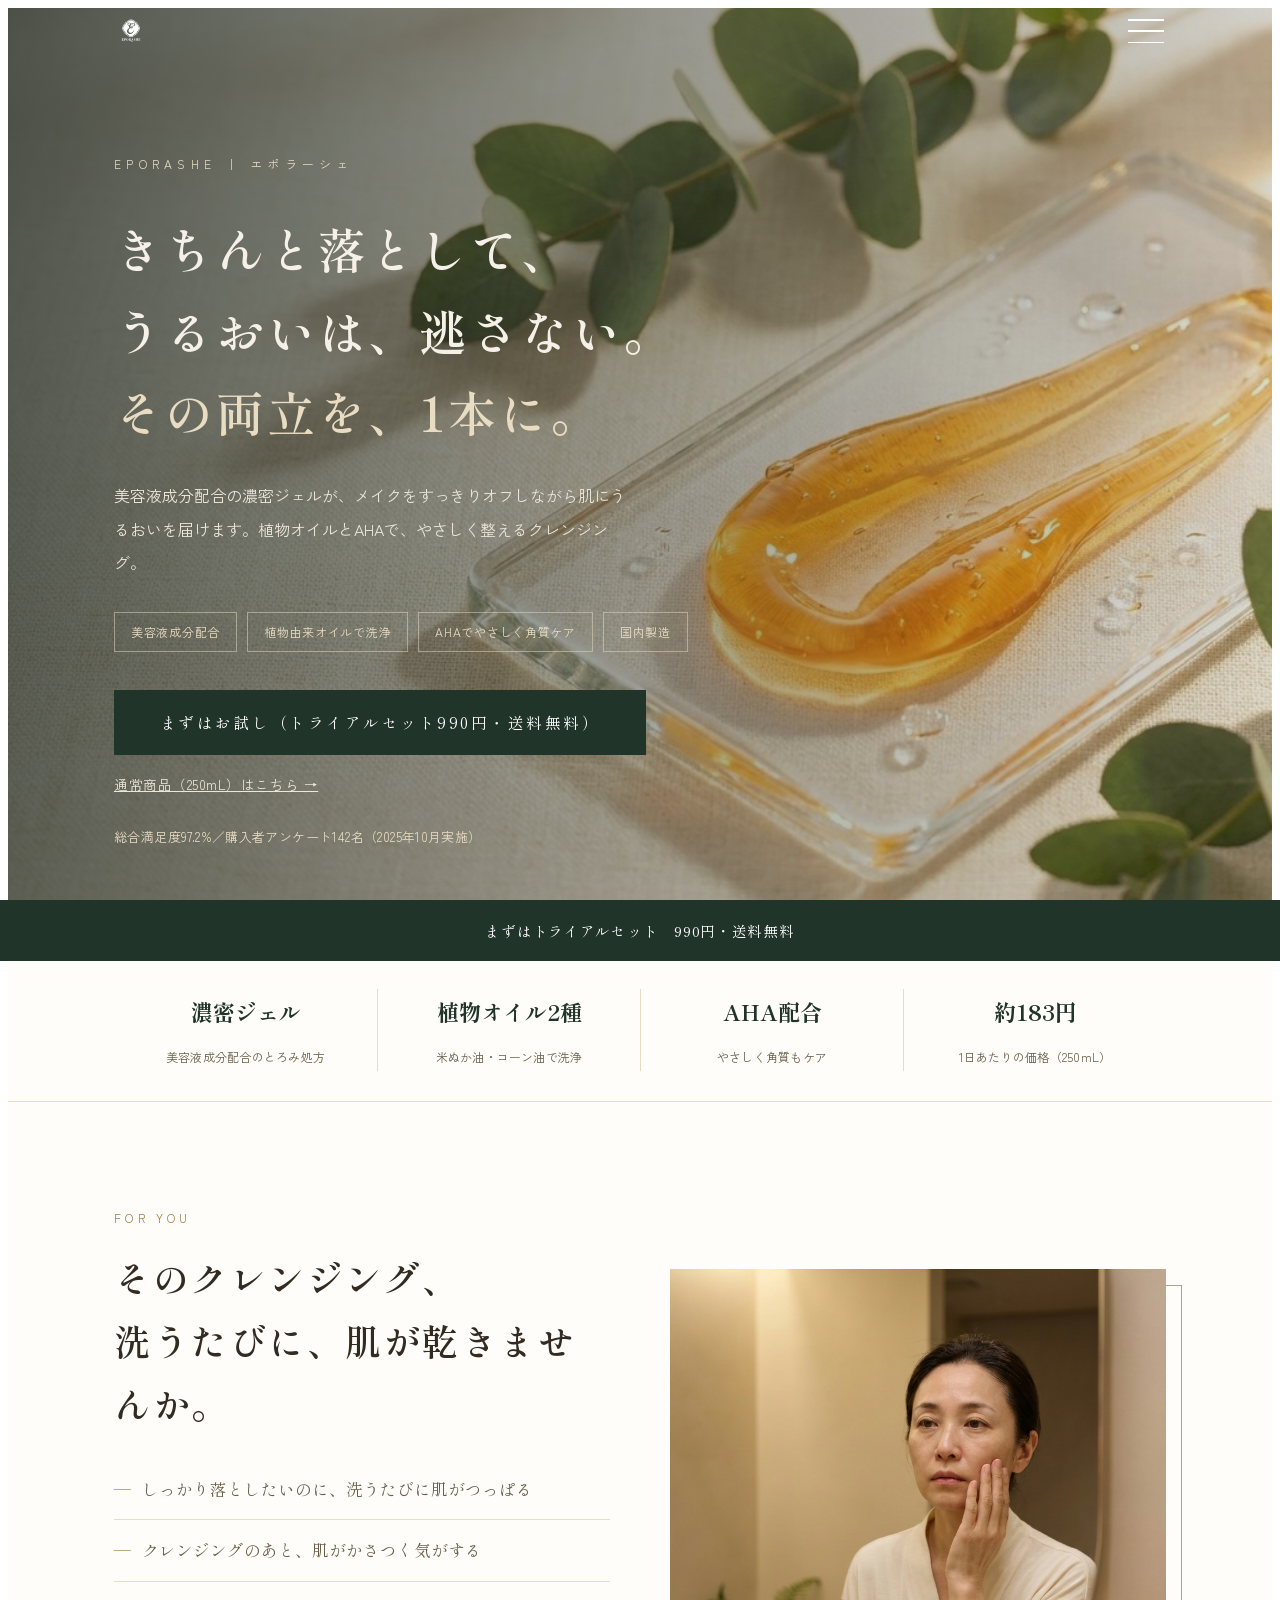
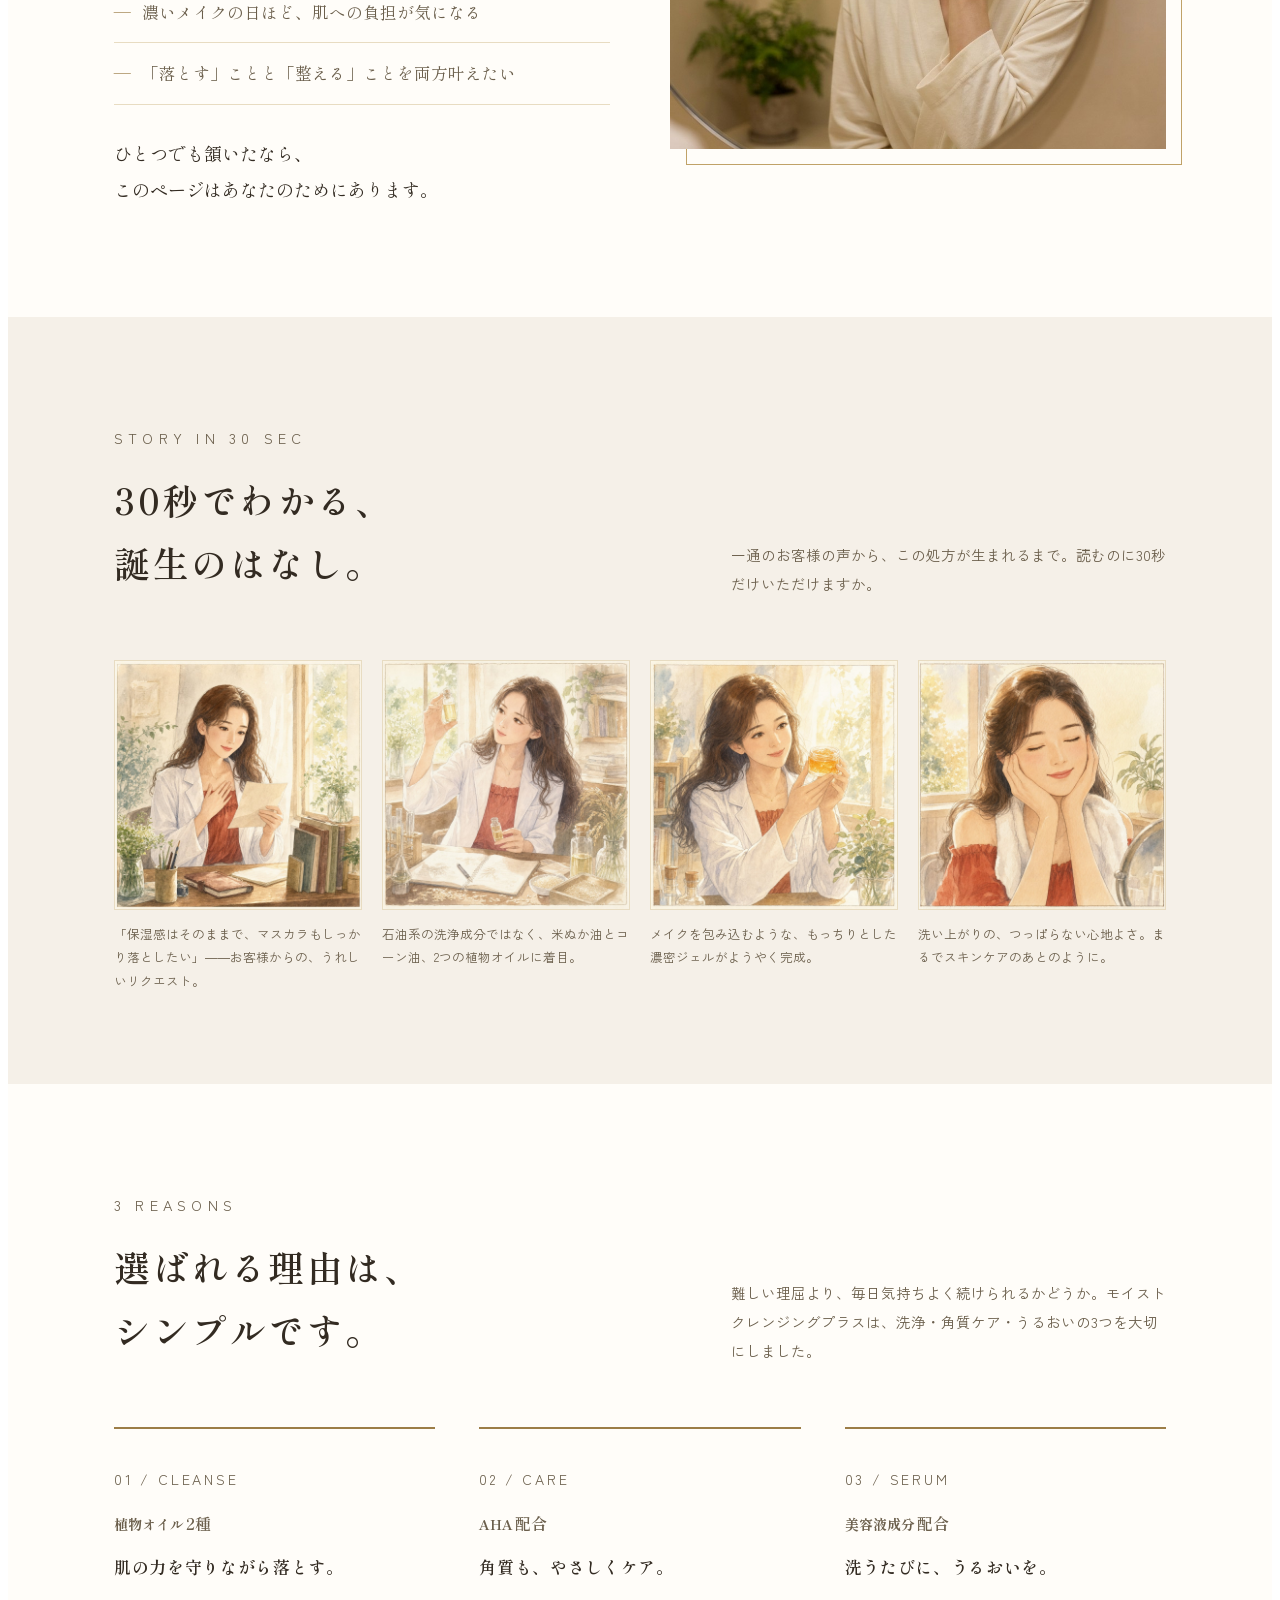
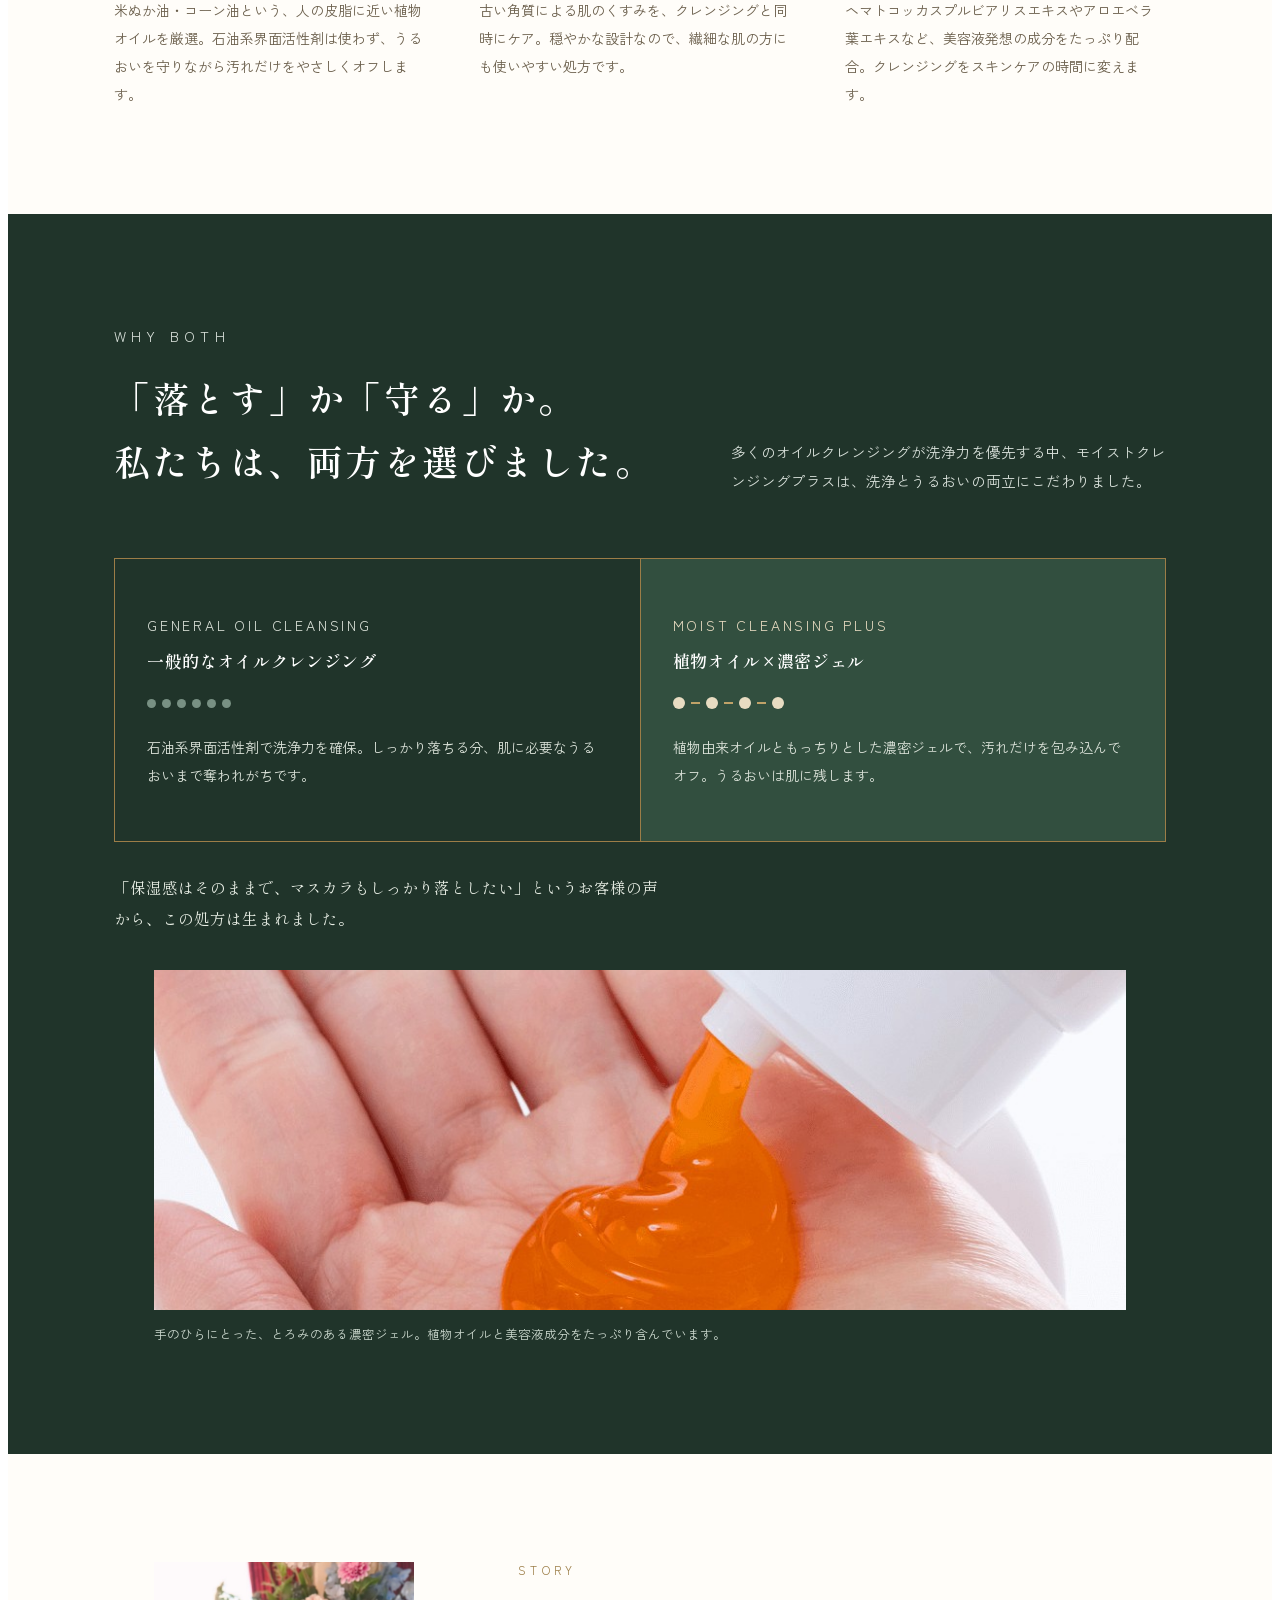
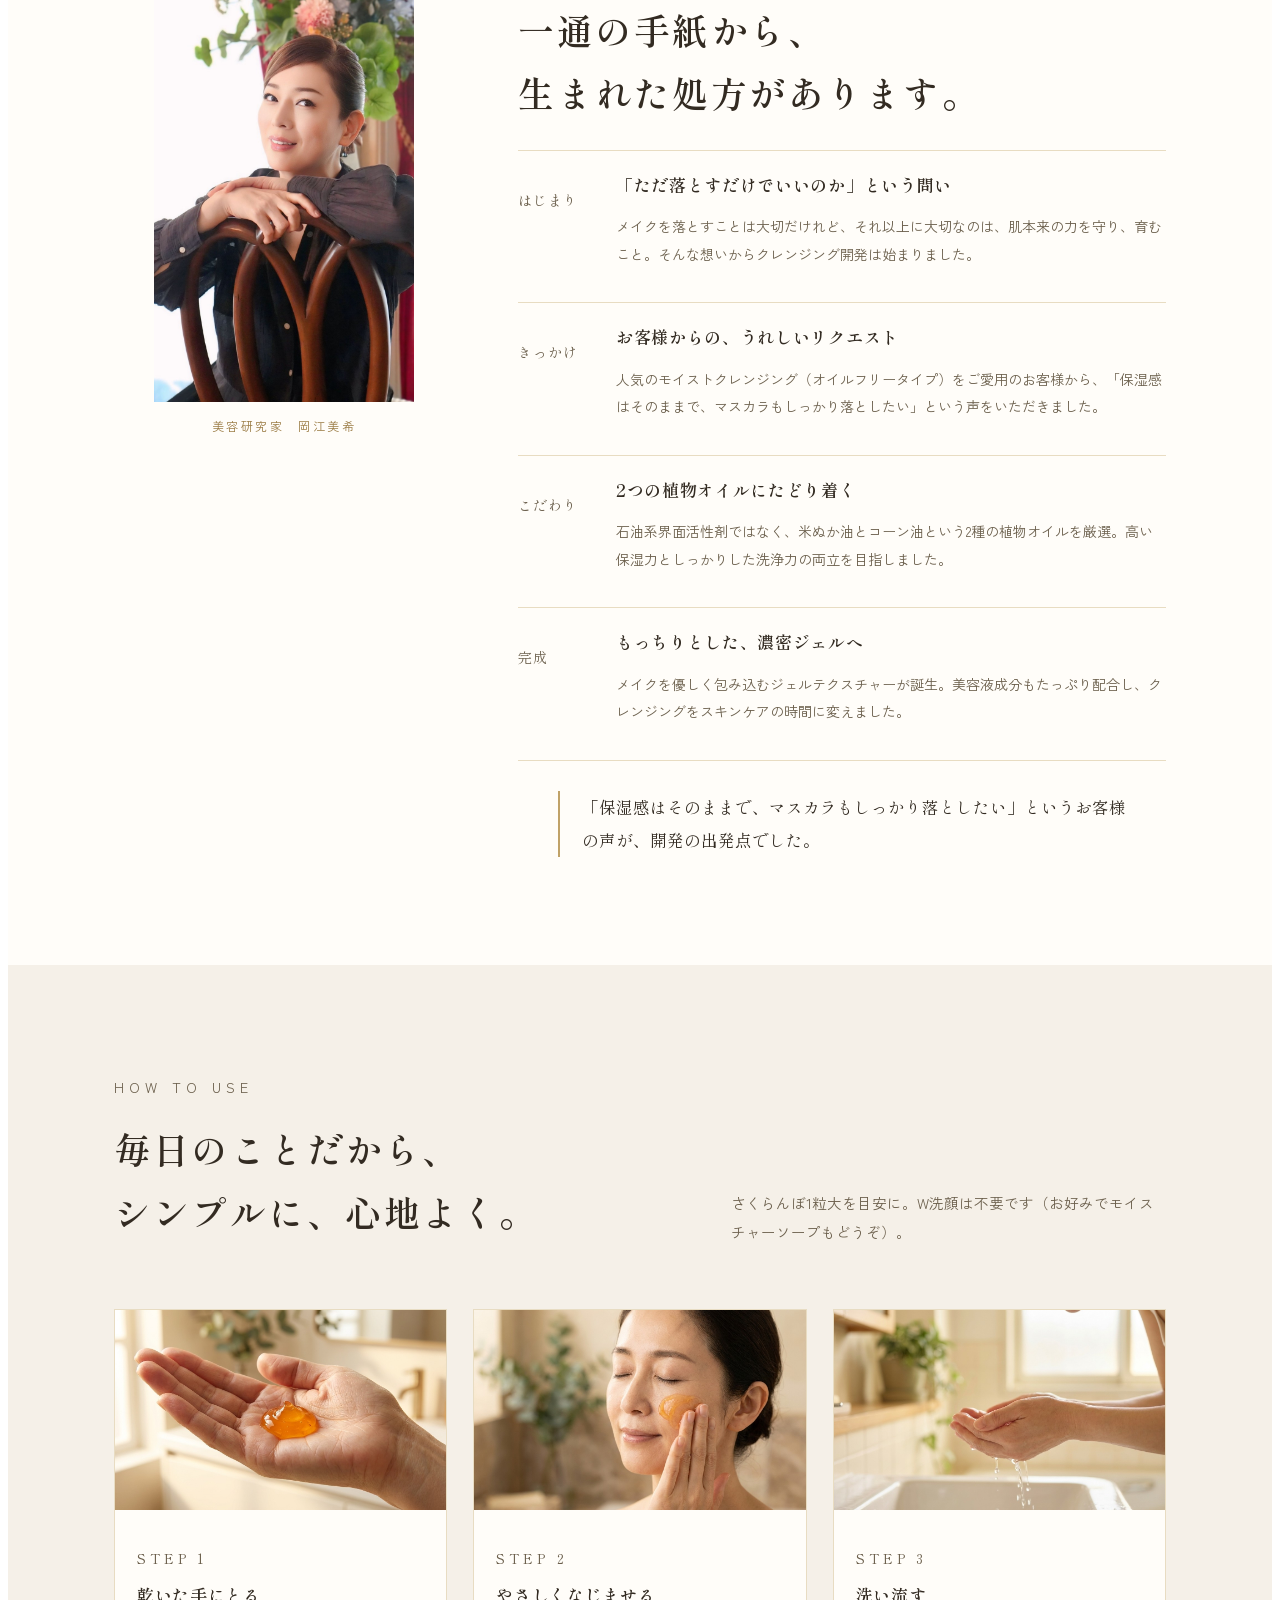
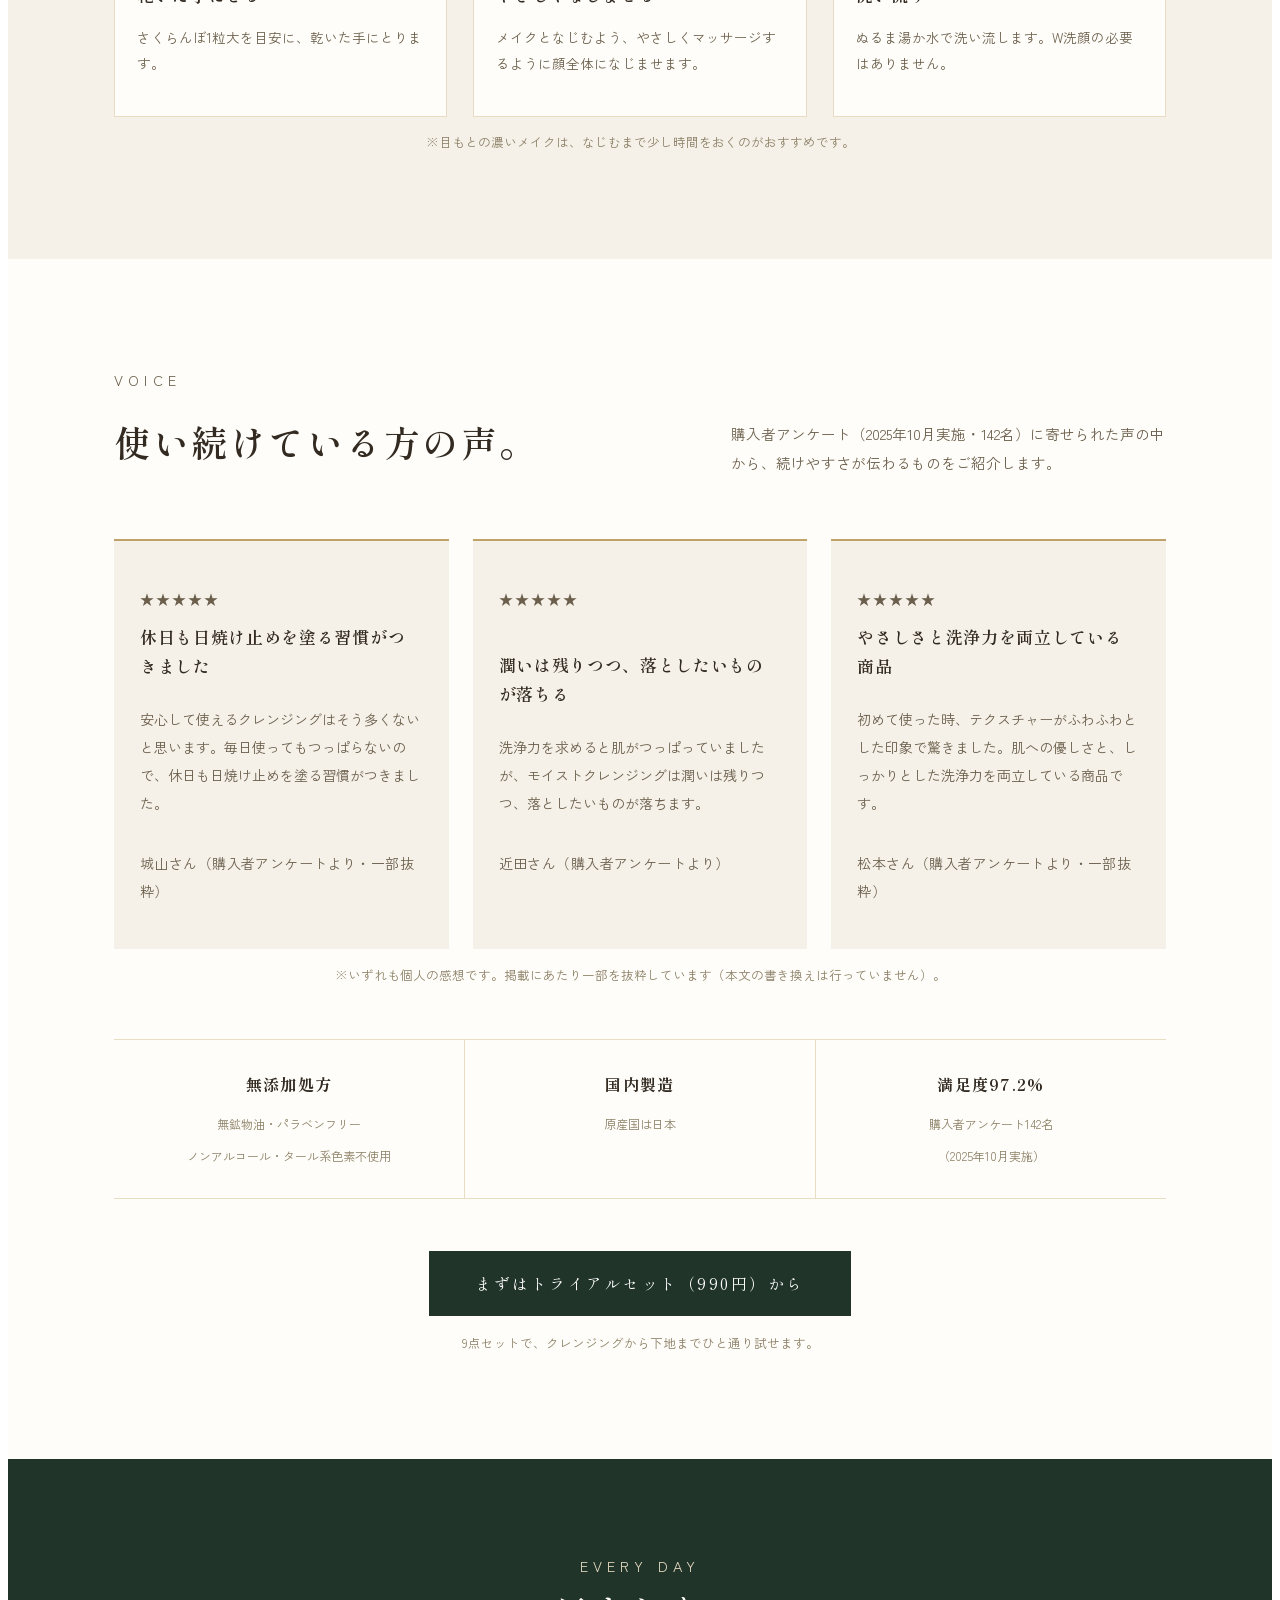
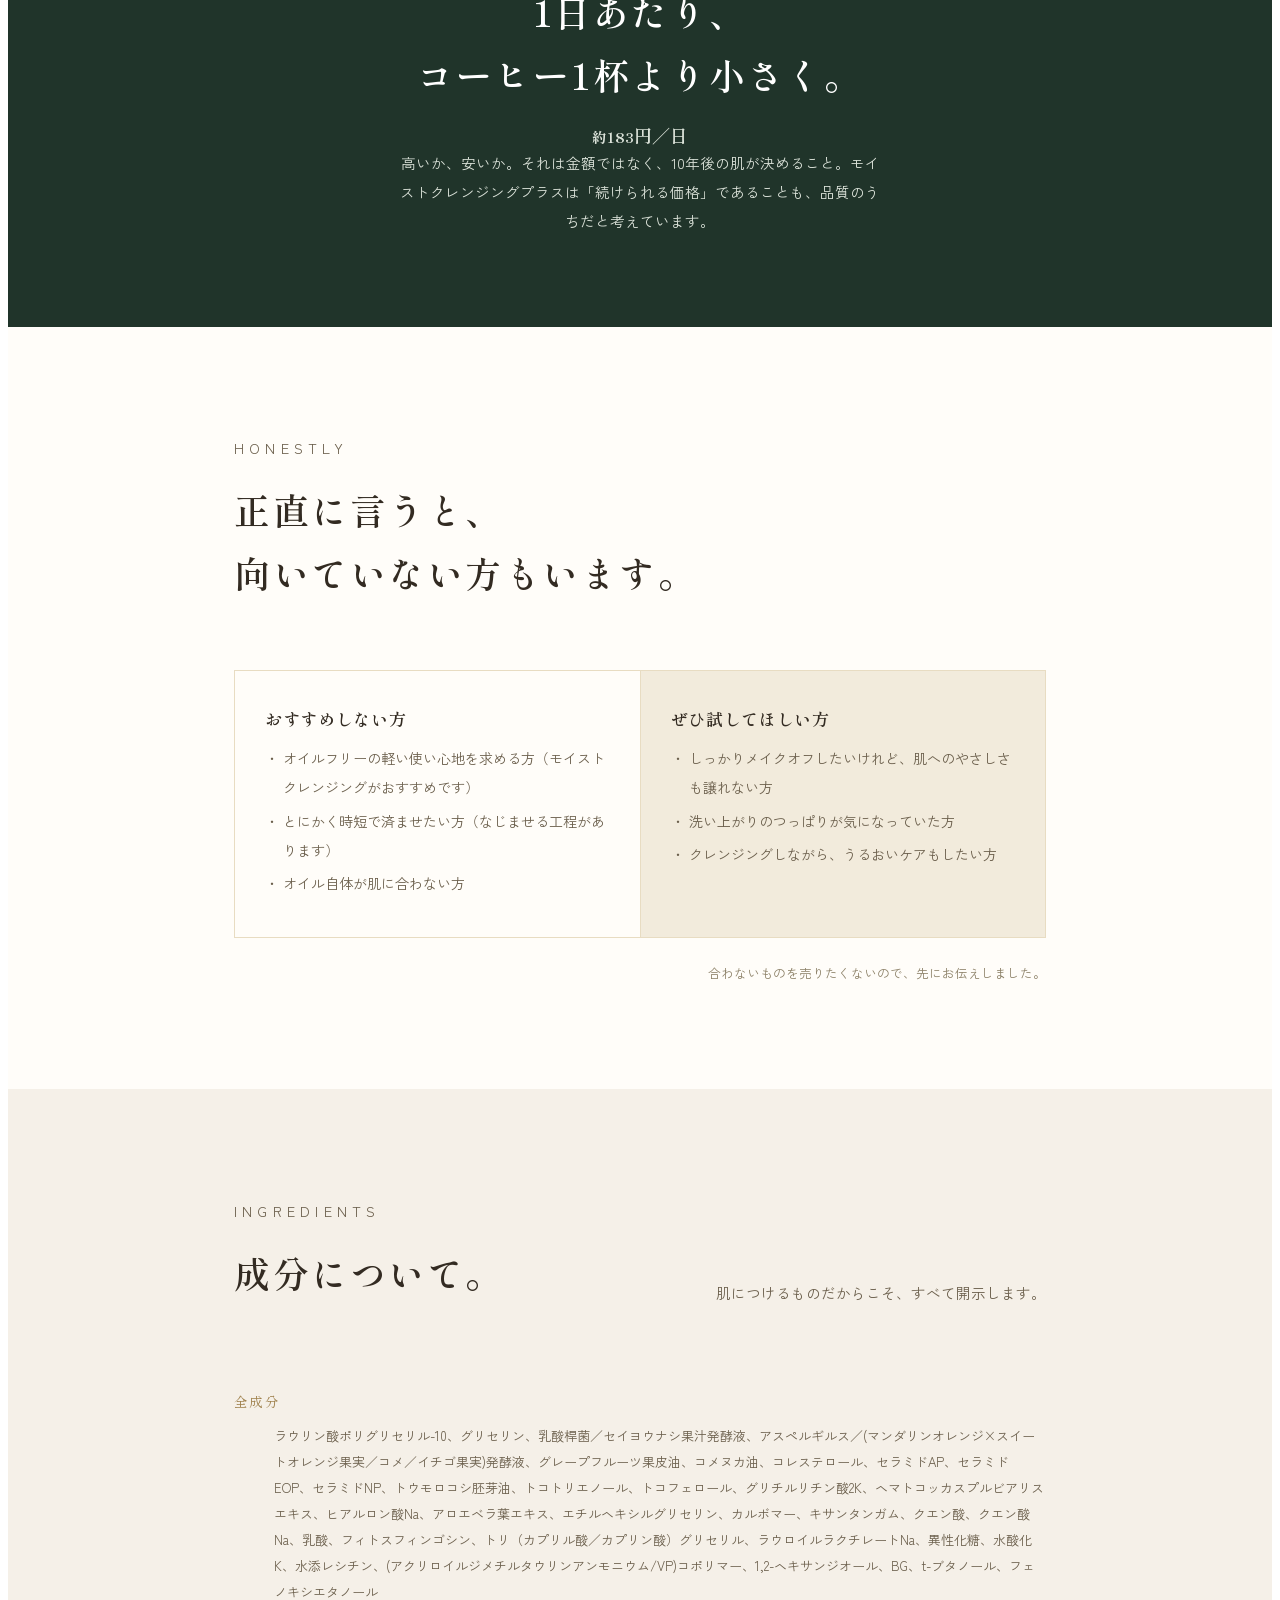
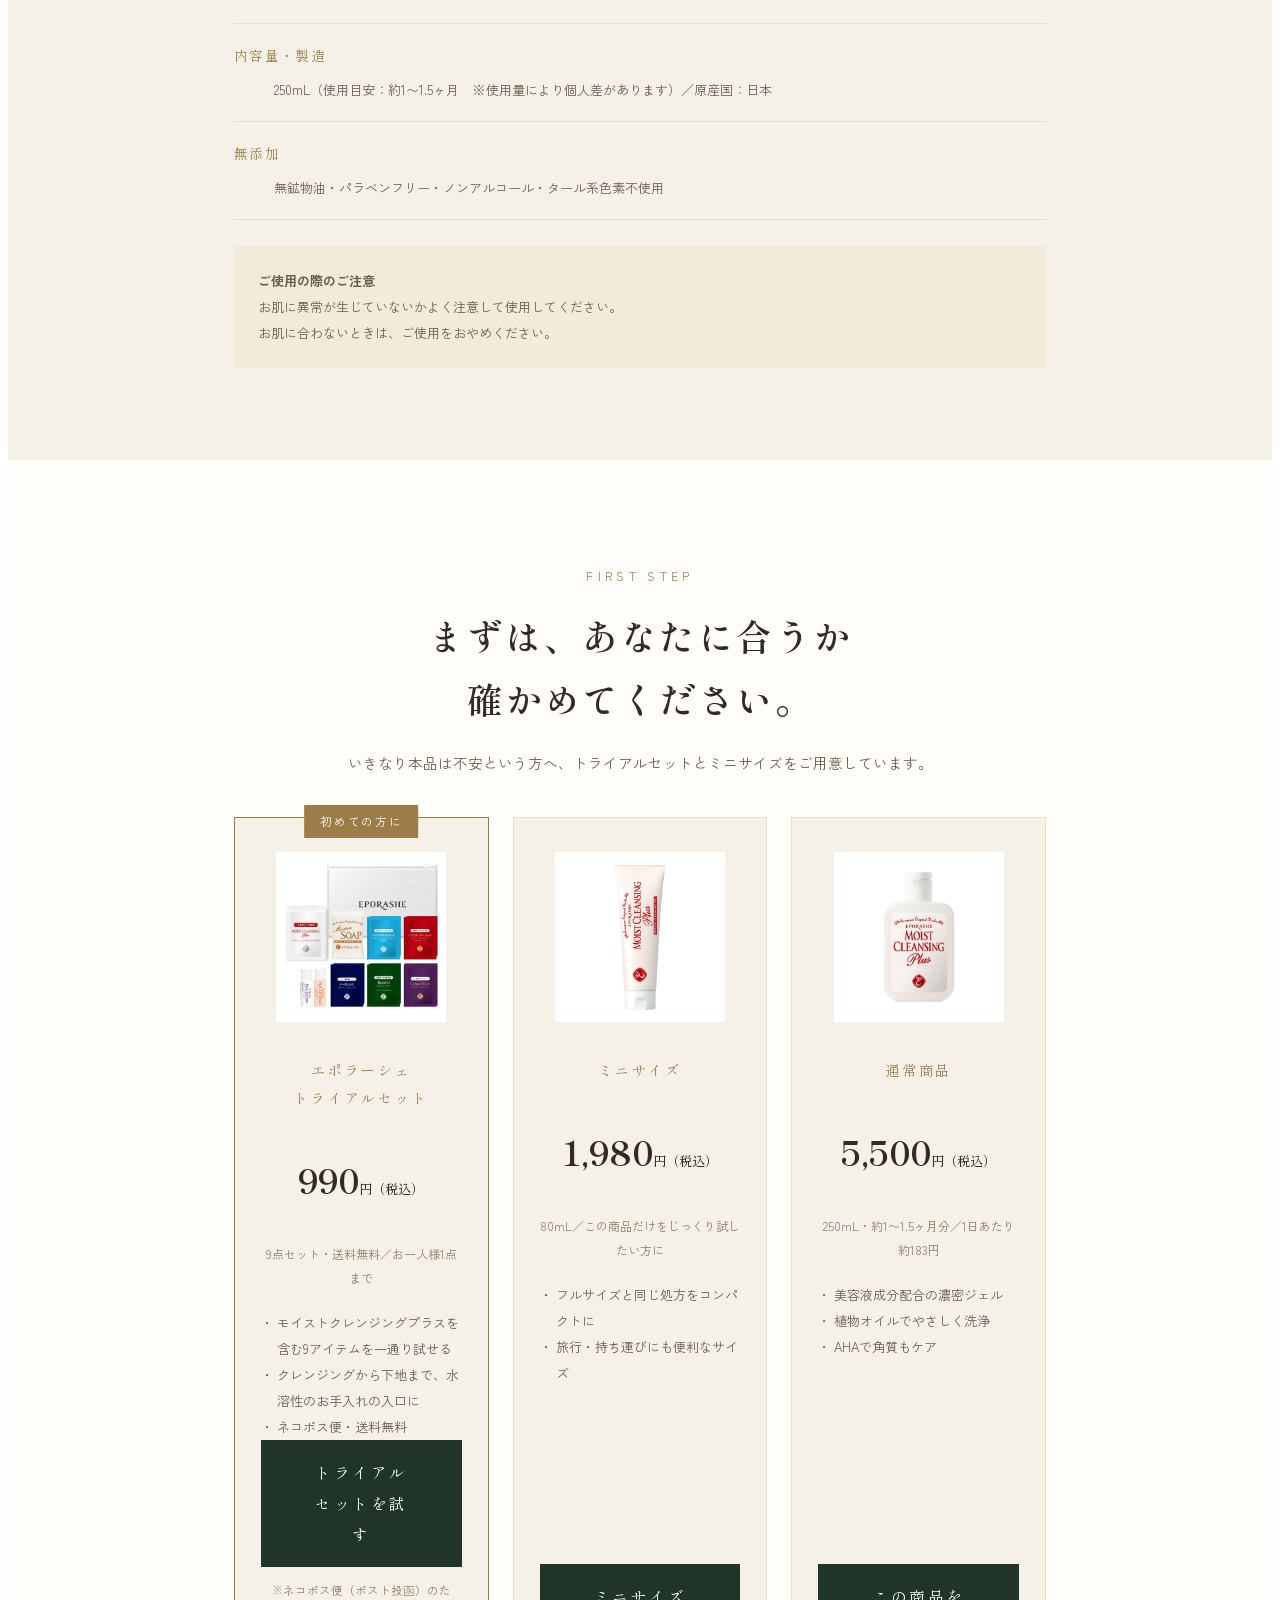
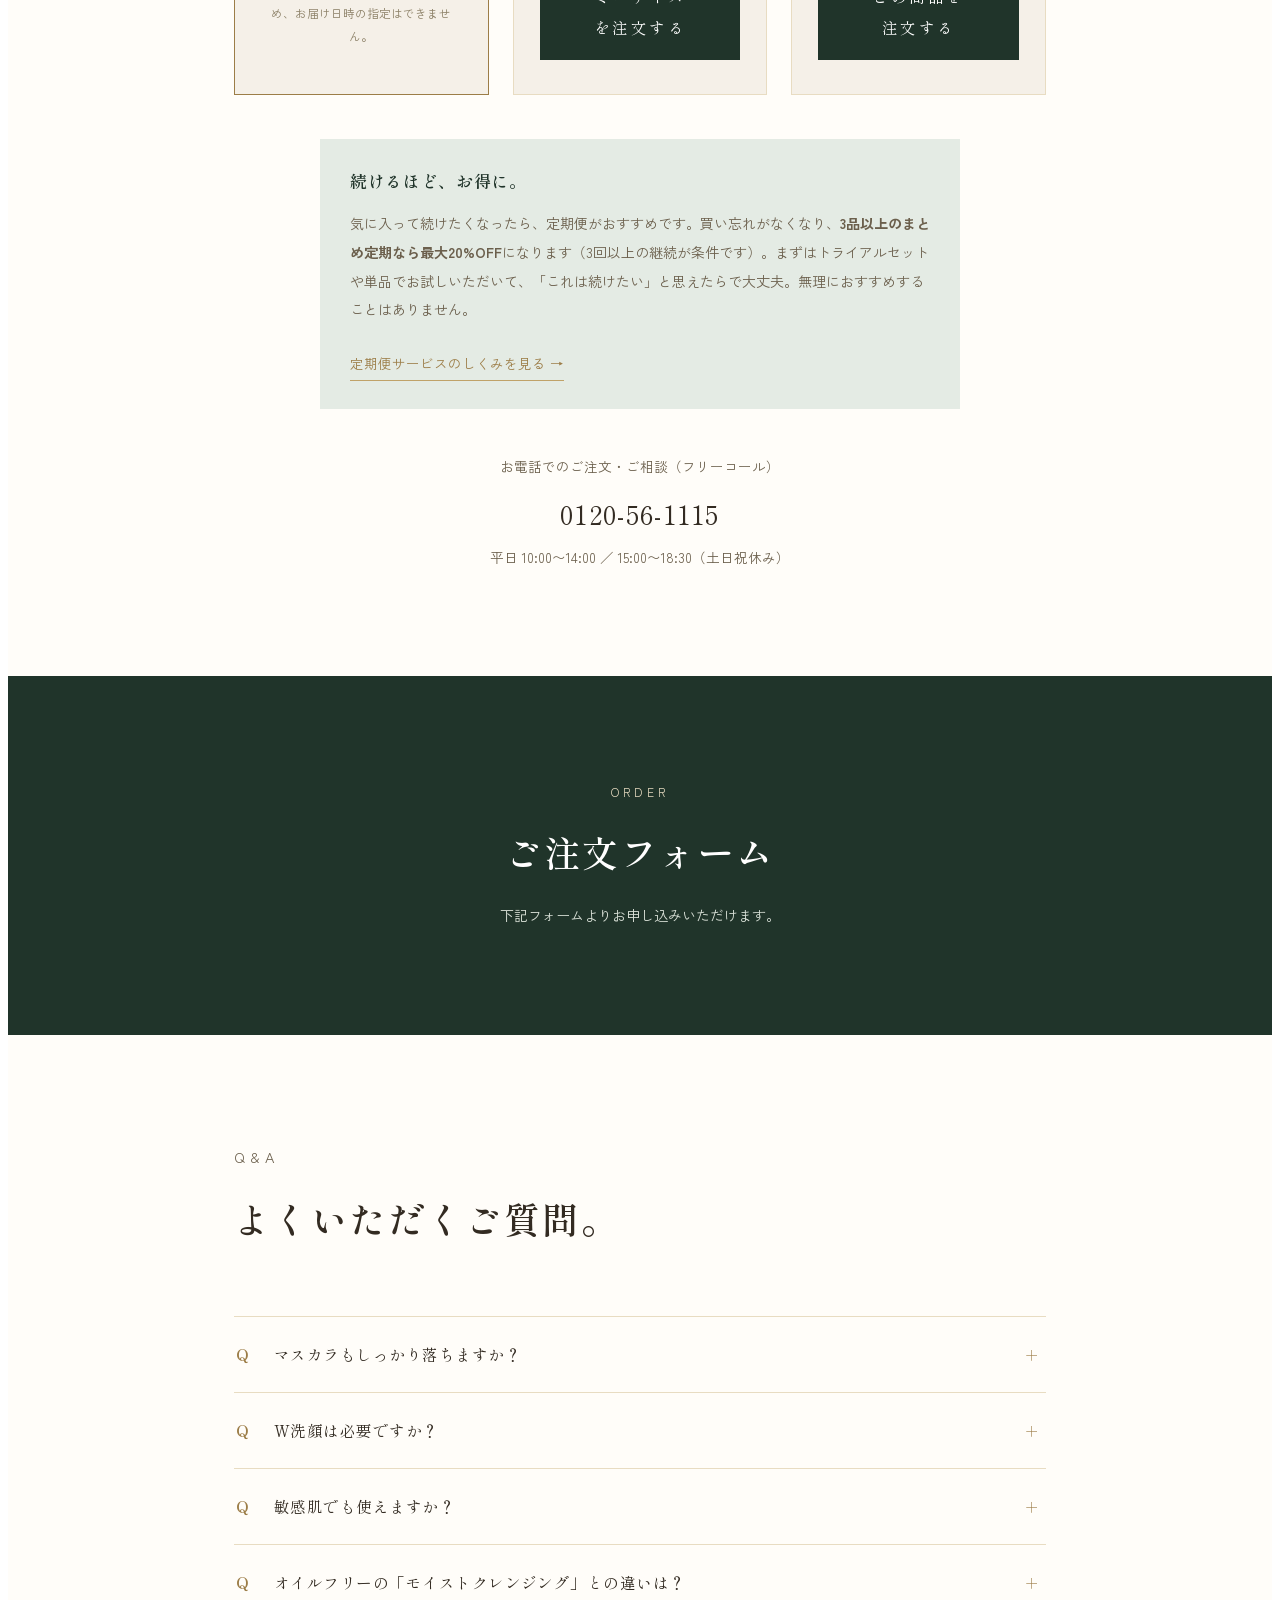
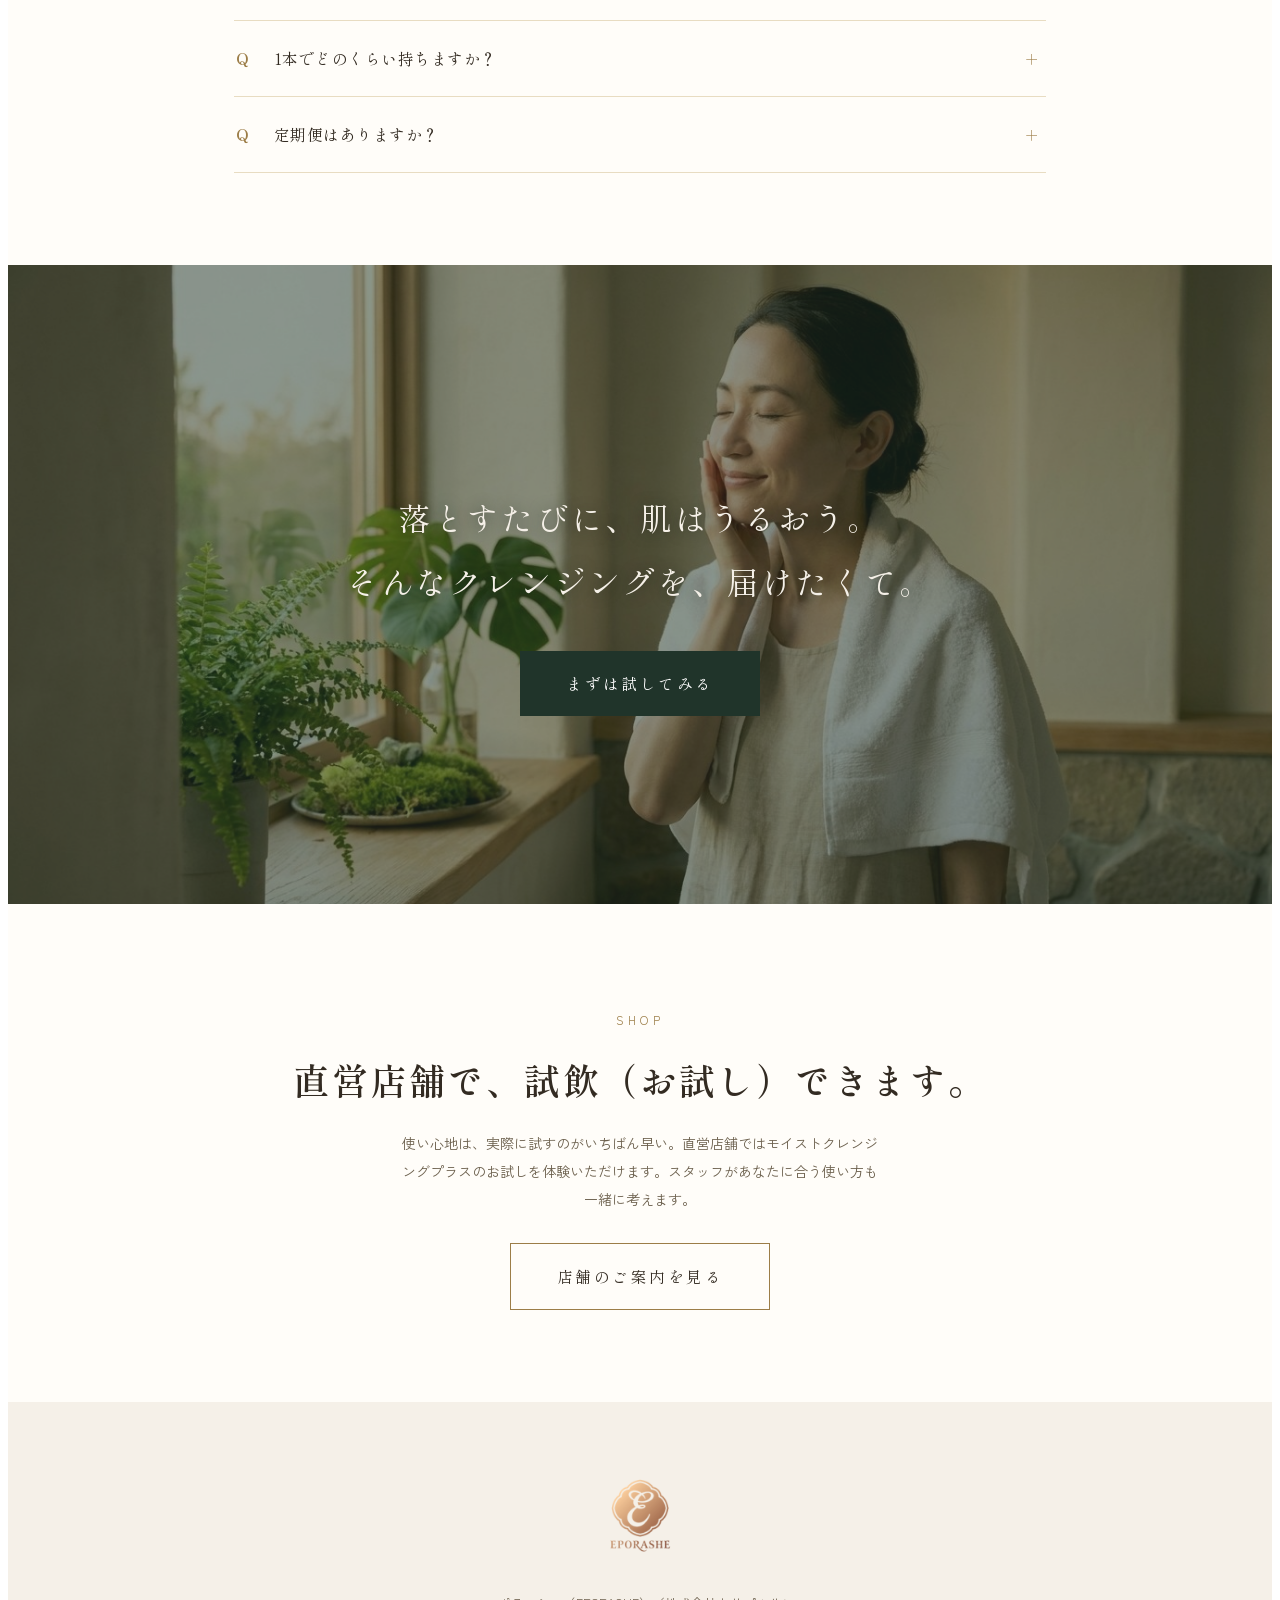
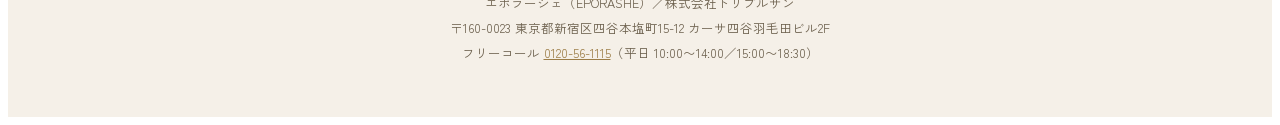
==== commit fdf87de4: "Update index.html" ====
--- a/index.html
+++ b/index.html
@@ -65,7 +65,7 @@
 }
 .ep-guide-page *{box-sizing:border-box;}
 .ep-guide-page img{max-width:100%;display:block;}
-.ep-guide-page a{color:inherit;}
+:where(.ep-guide-page) a{color:inherit;}
 .ep-guide-page ul,.ep-guide-page dl{list-style:none;margin:0;padding:0;}
 
 .ep-serif{font-family:'Shippori Mincho',serif;}
@@ -217,7 +217,14 @@
 .ep-manga{background:var(--ivory);}
 .ep-manga-grid{display:grid;grid-template-columns:repeat(4,1fr);gap:20px;}
 .ep-manga-item{margin:0;}
-.ep-manga-item img{width:100%;aspect-ratio:1/1;object-fit:cover;border:1px solid var(--gold-light);background:var(--paper);}
+.ep-manga-frame{
+  position:relative;width:100%;padding-top:100%;overflow:hidden;
+  border:1px solid var(--gold-light);background:var(--paper);
+}
+.ep-manga-frame img{
+  position:absolute;top:0;left:0;width:100%;height:100%;
+  object-fit:cover;border:none;
+}
 .ep-manga-item figcaption{font-size:12.5px;color:var(--ink-soft);line-height:1.85;margin-top:12px;}
 
 /* ======== 選ばれる理由 ======== */
@@ -609,19 +616,19 @@
       </div>
       <div class="ep-manga-grid ep-reveal">
         <figure class="ep-manga-item">
-          <img src="images/manga1.jpg" alt="お客様からの手紙を読む岡江美希" width="1024" height="1024" loading="lazy">
+          <div class="ep-manga-frame"><img src="images/manga1.jpg" alt="お客様からの手紙を読む岡江美希" width="1024" height="1024" loading="lazy"></div>
           <figcaption>「保湿感はそのままで、マスカラもしっかり落としたい」――お客様からの、うれしいリクエスト。</figcaption>
         </figure>
         <figure class="ep-manga-item">
-          <img src="images/manga2.jpg" alt="植物オイルを研究する岡江美希" width="1024" height="1024" loading="lazy">
+          <div class="ep-manga-frame"><img src="images/manga2.jpg" alt="植物オイルを研究する岡江美希" width="1024" height="1024" loading="lazy"></div>
           <figcaption>石油系の洗浄成分ではなく、米ぬか油とコーン油、2つの植物オイルに着目。</figcaption>
         </figure>
         <figure class="ep-manga-item">
-          <img src="images/manga3.jpg" alt="完成したジェルを見つめる岡江美希" width="1024" height="1024" loading="lazy">
+          <div class="ep-manga-frame"><img src="images/manga3.jpg" alt="完成したジェルを見つめる岡江美希" width="1024" height="1024" loading="lazy"></div>
           <figcaption>メイクを包み込むような、もっちりとした濃密ジェルがようやく完成。</figcaption>
         </figure>
         <figure class="ep-manga-item">
-          <img src="images/manga4.jpg" alt="洗い上がりの心地よさに微笑む岡江美希" width="1024" height="1024" loading="lazy">
+          <div class="ep-manga-frame"><img src="images/manga4.jpg" alt="洗い上がりの心地よさに微笑む岡江美希" width="1024" height="1024" loading="lazy"></div>
           <figcaption>洗い上がりの、つっぱらない心地よさ。まるでスキンケアのあとのように。</figcaption>
         </figure>
       </div>
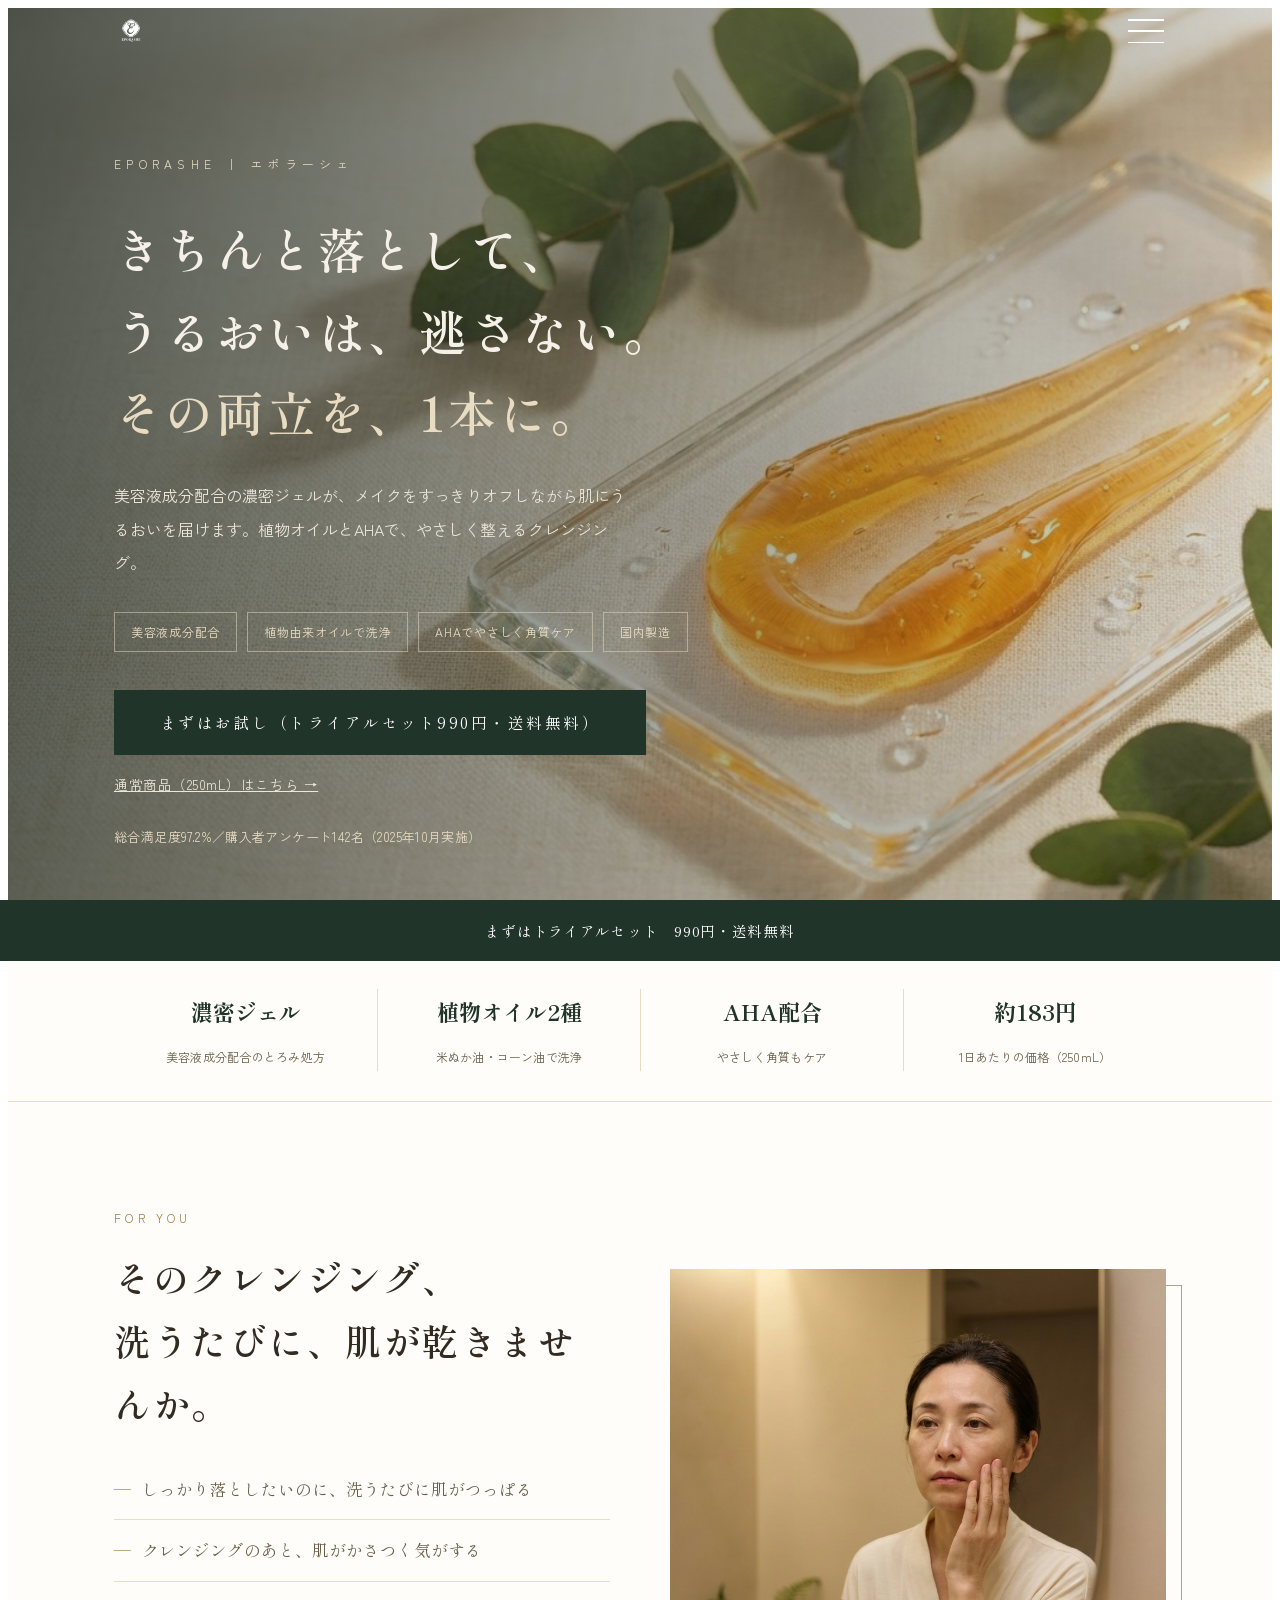
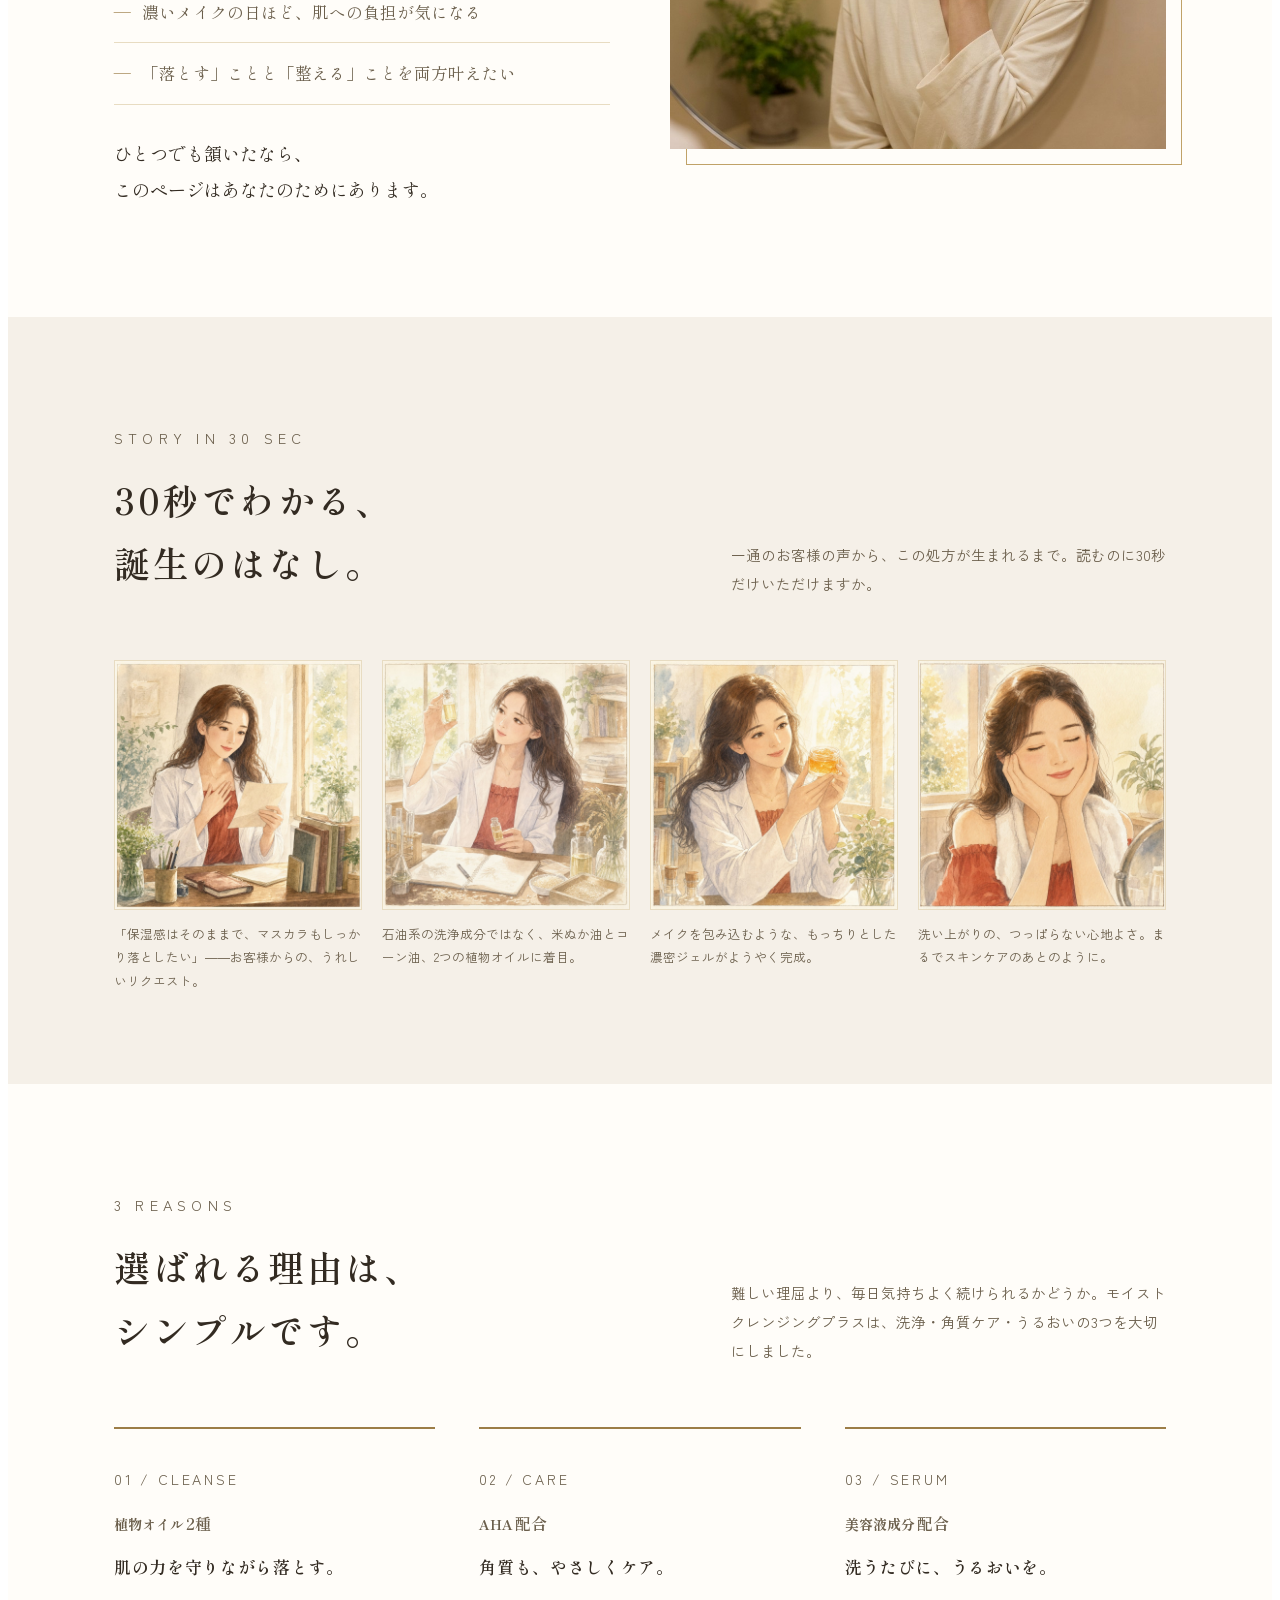
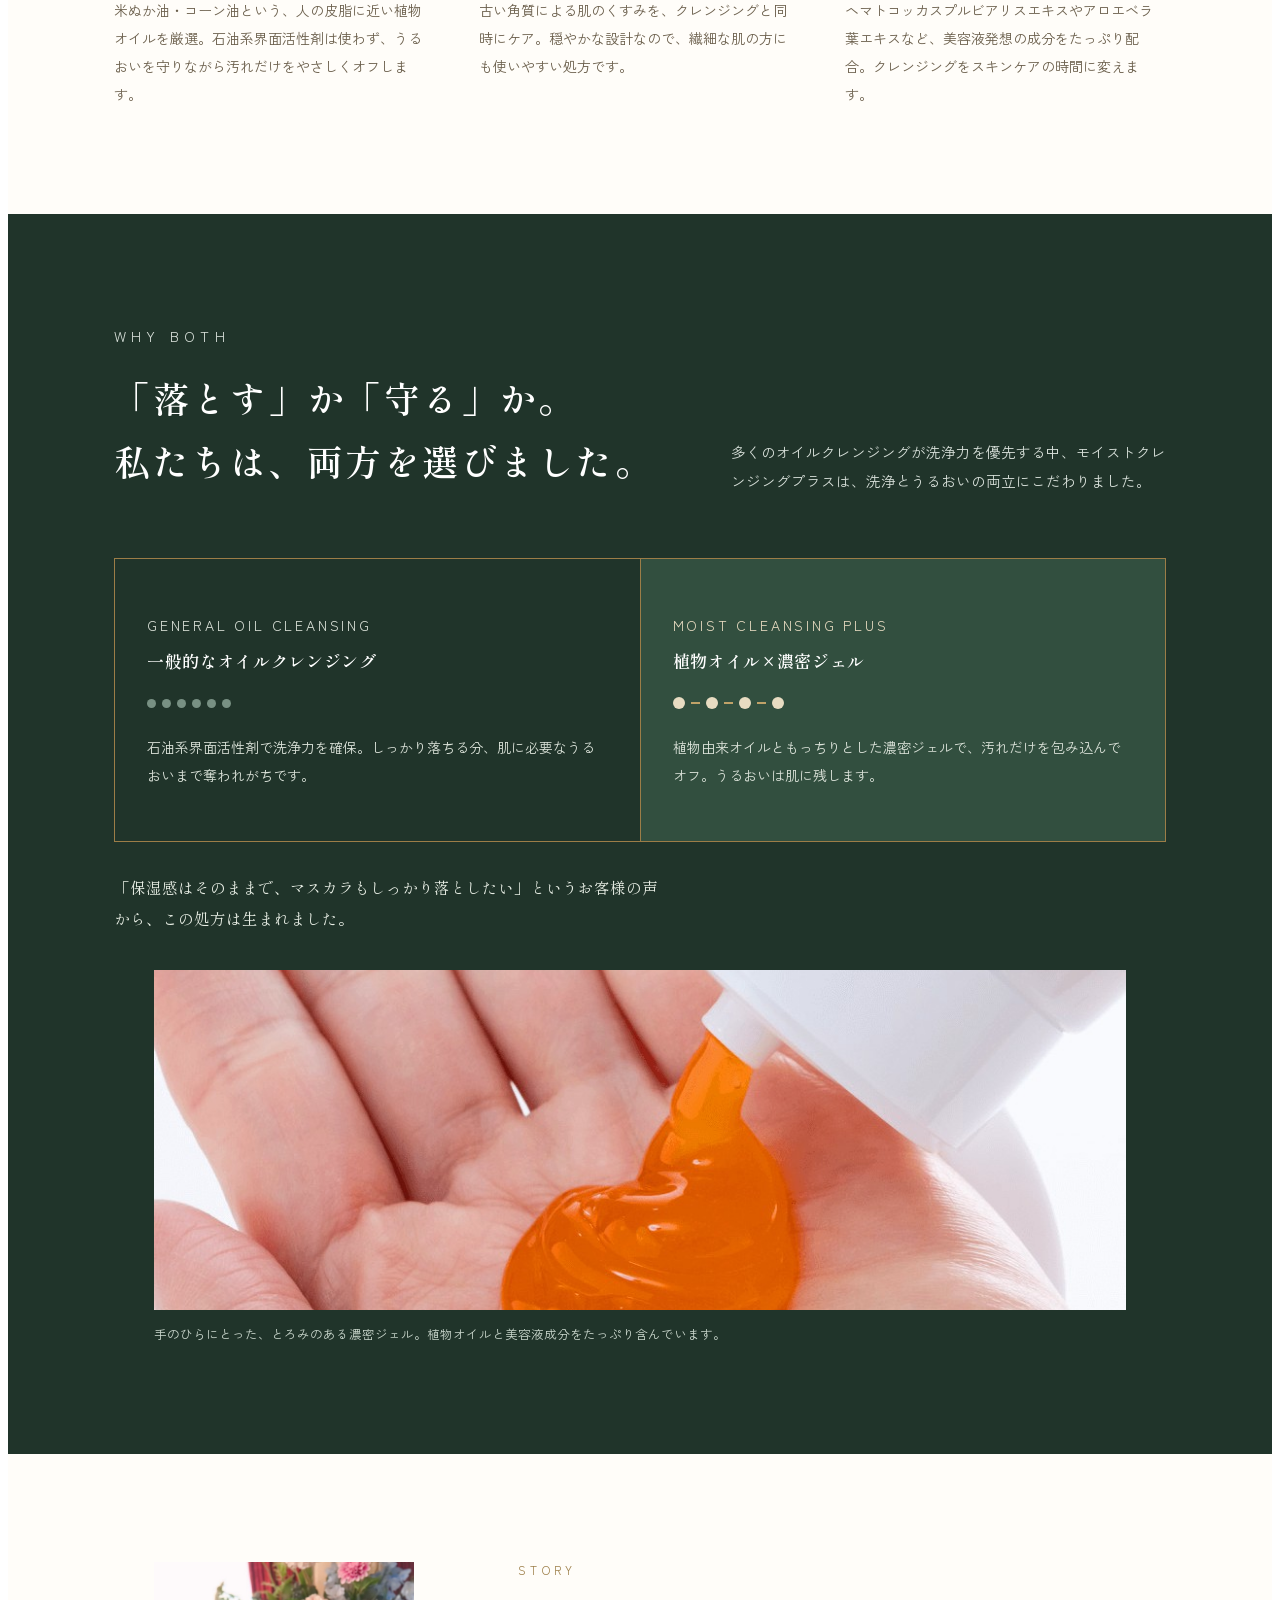
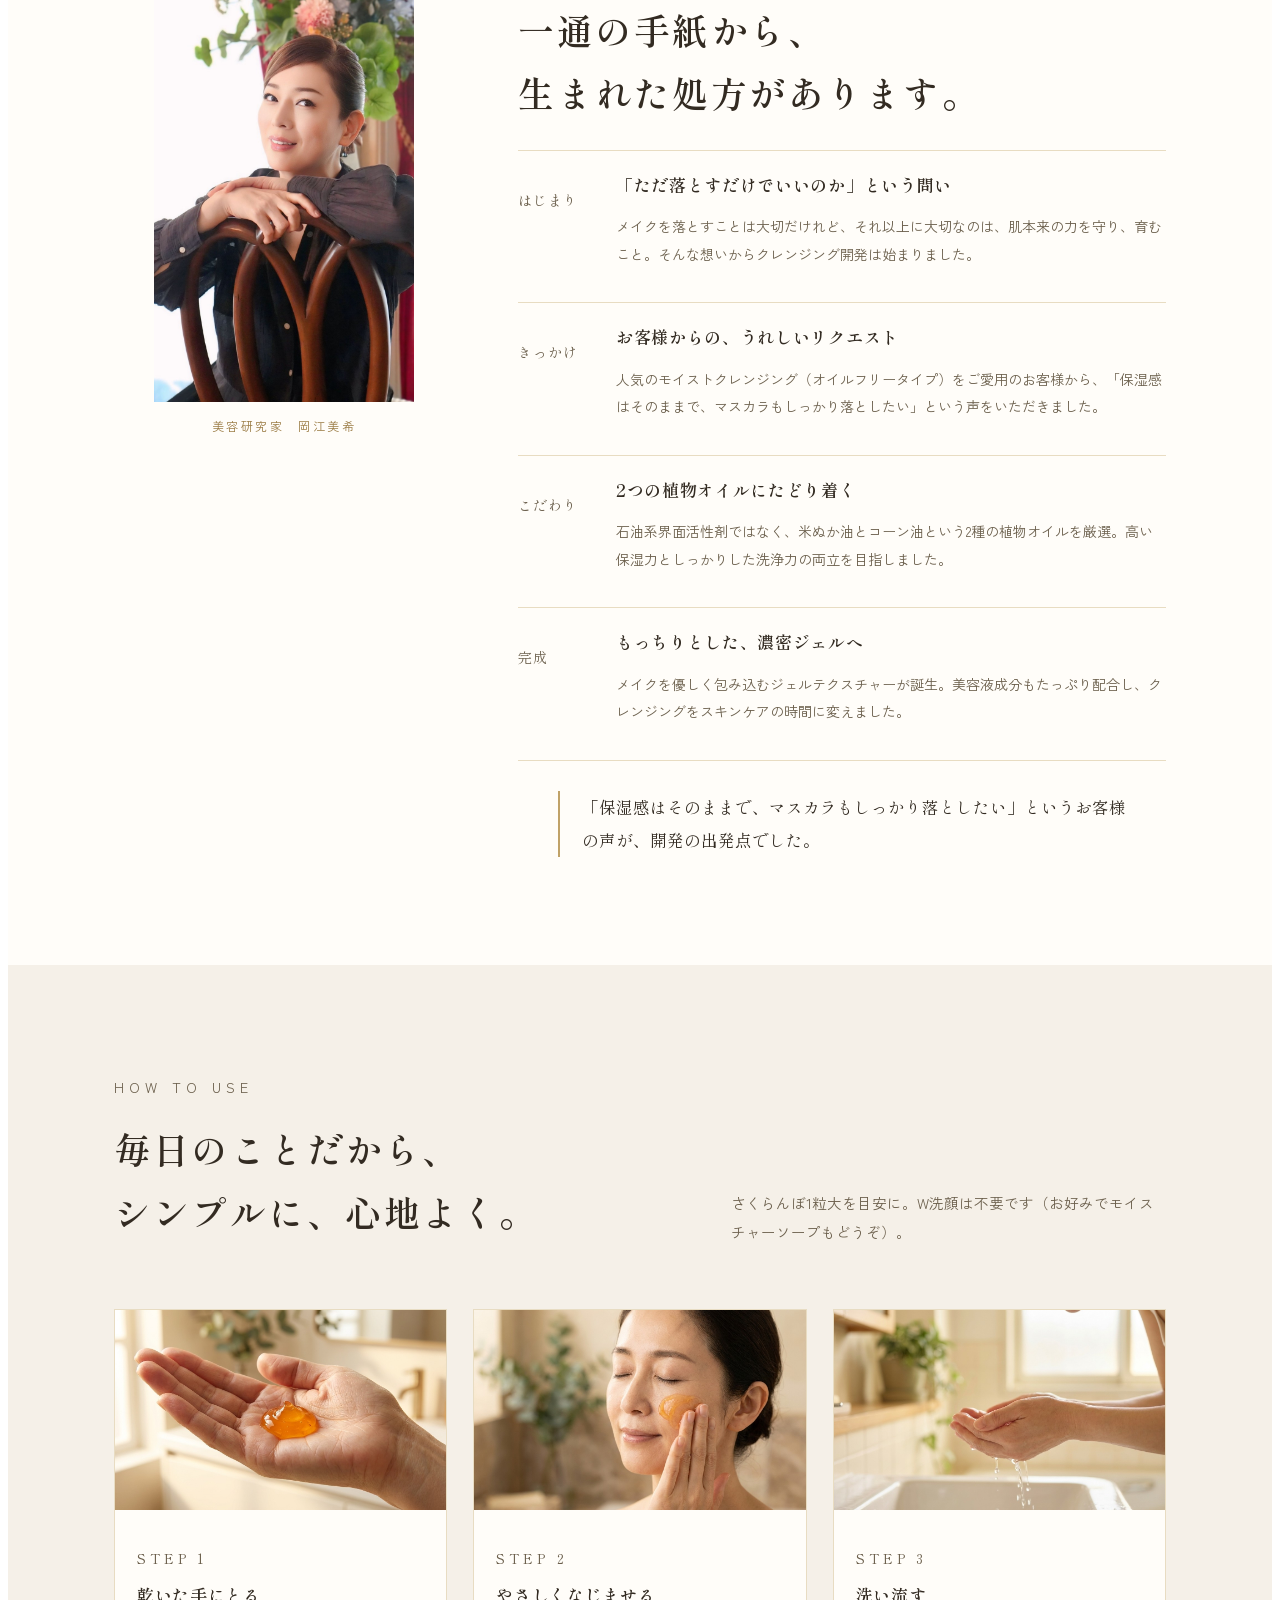
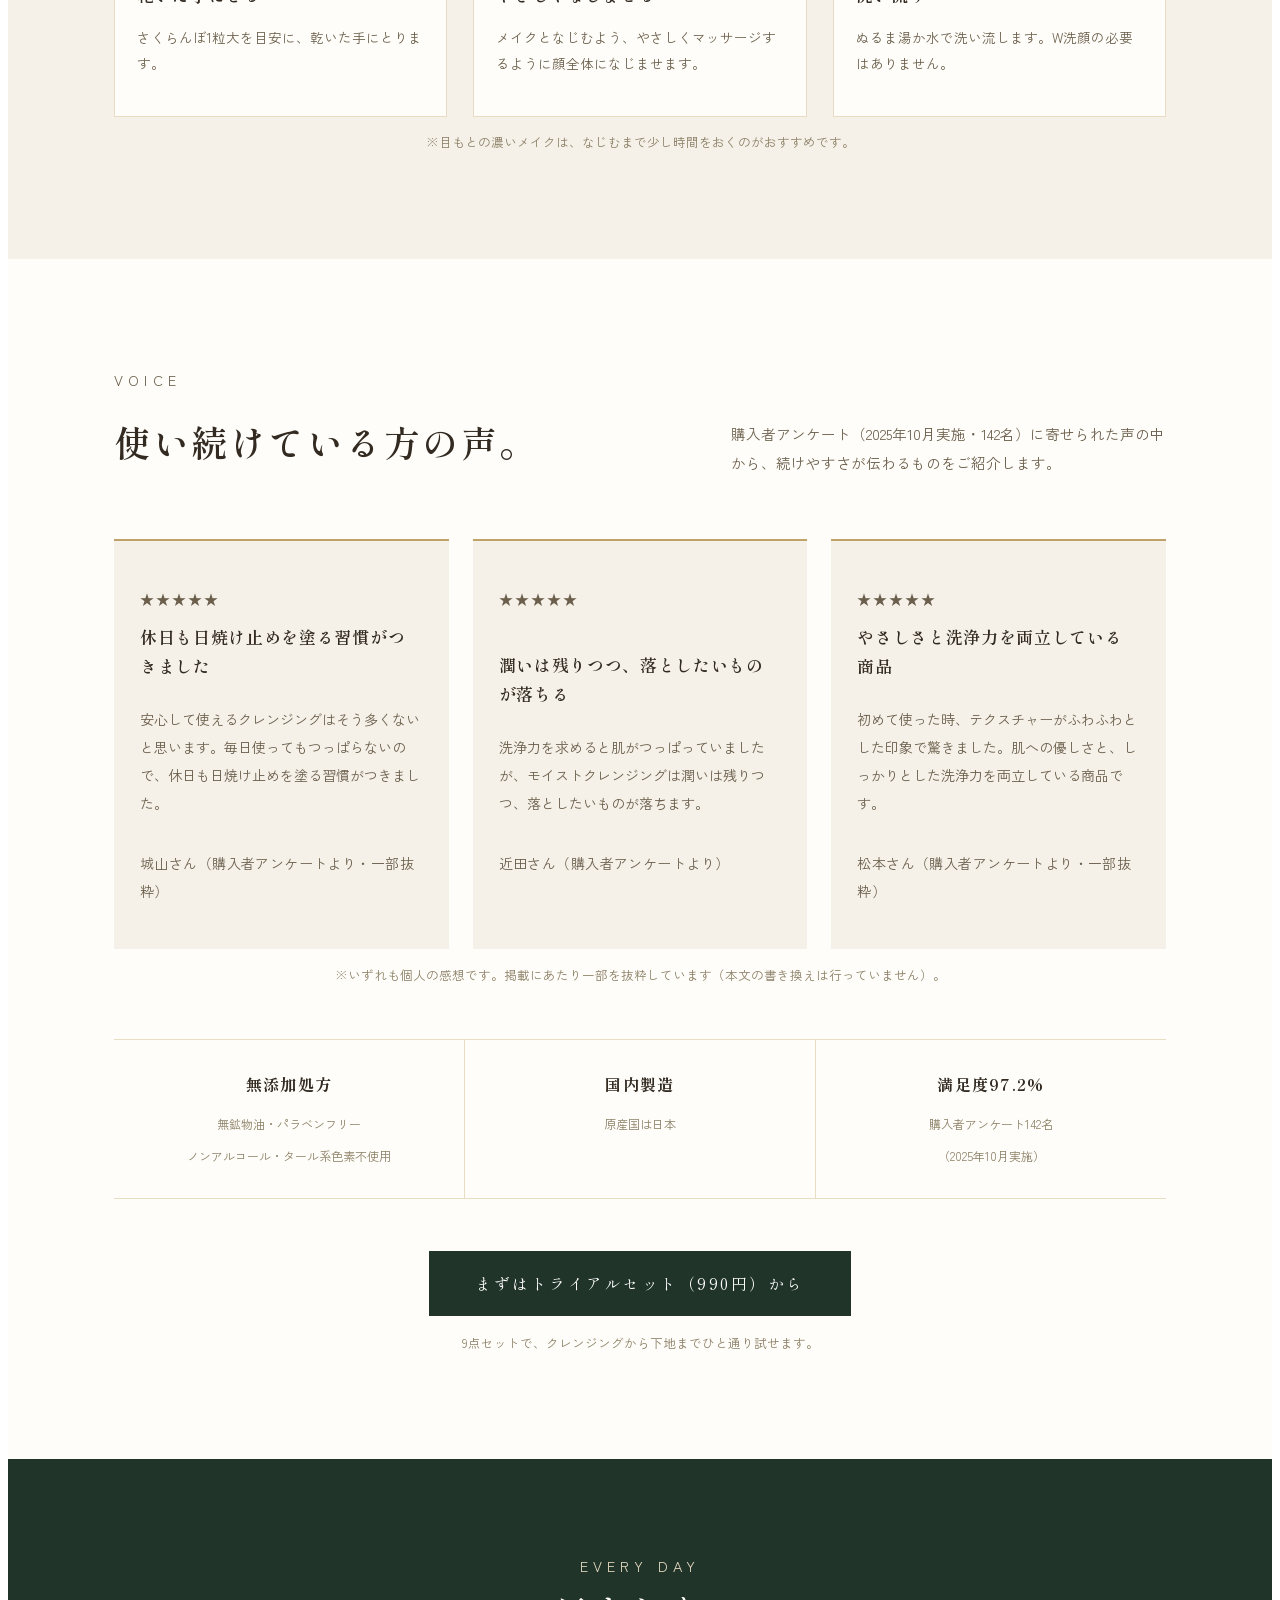
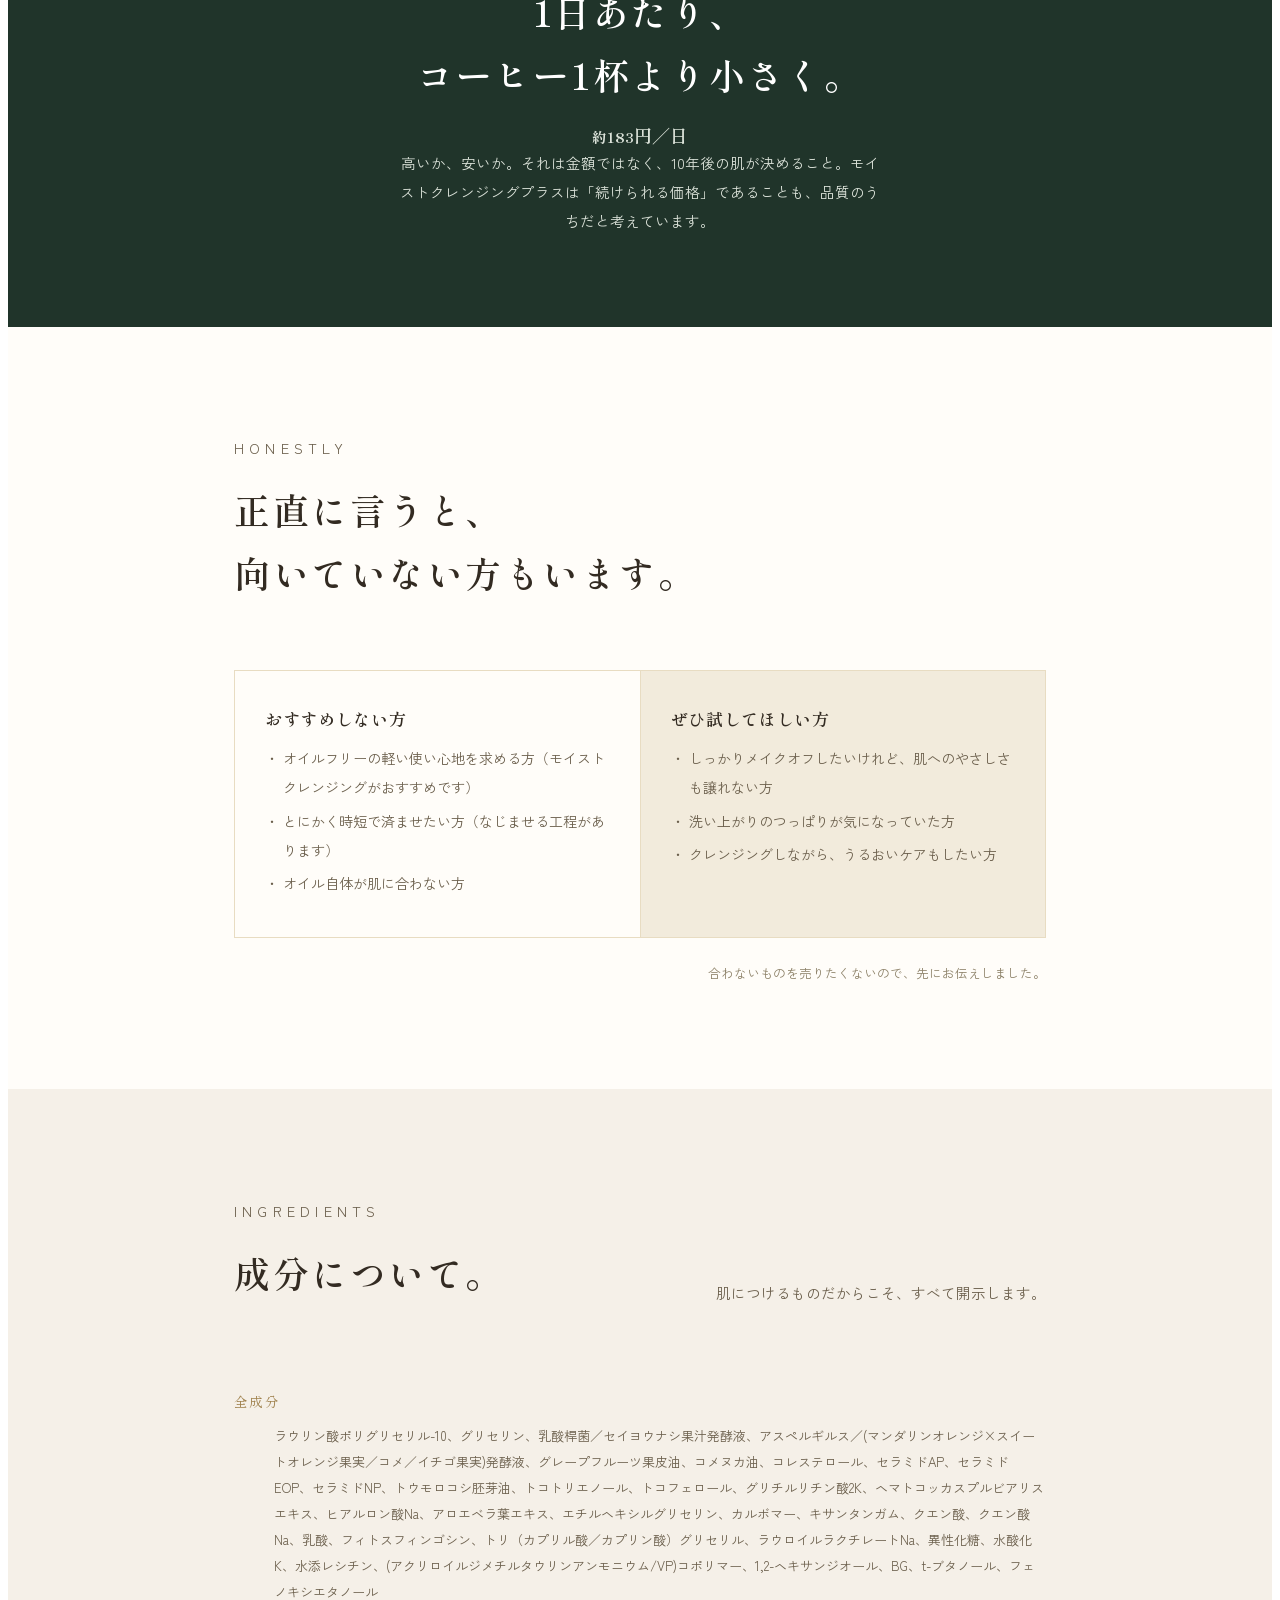
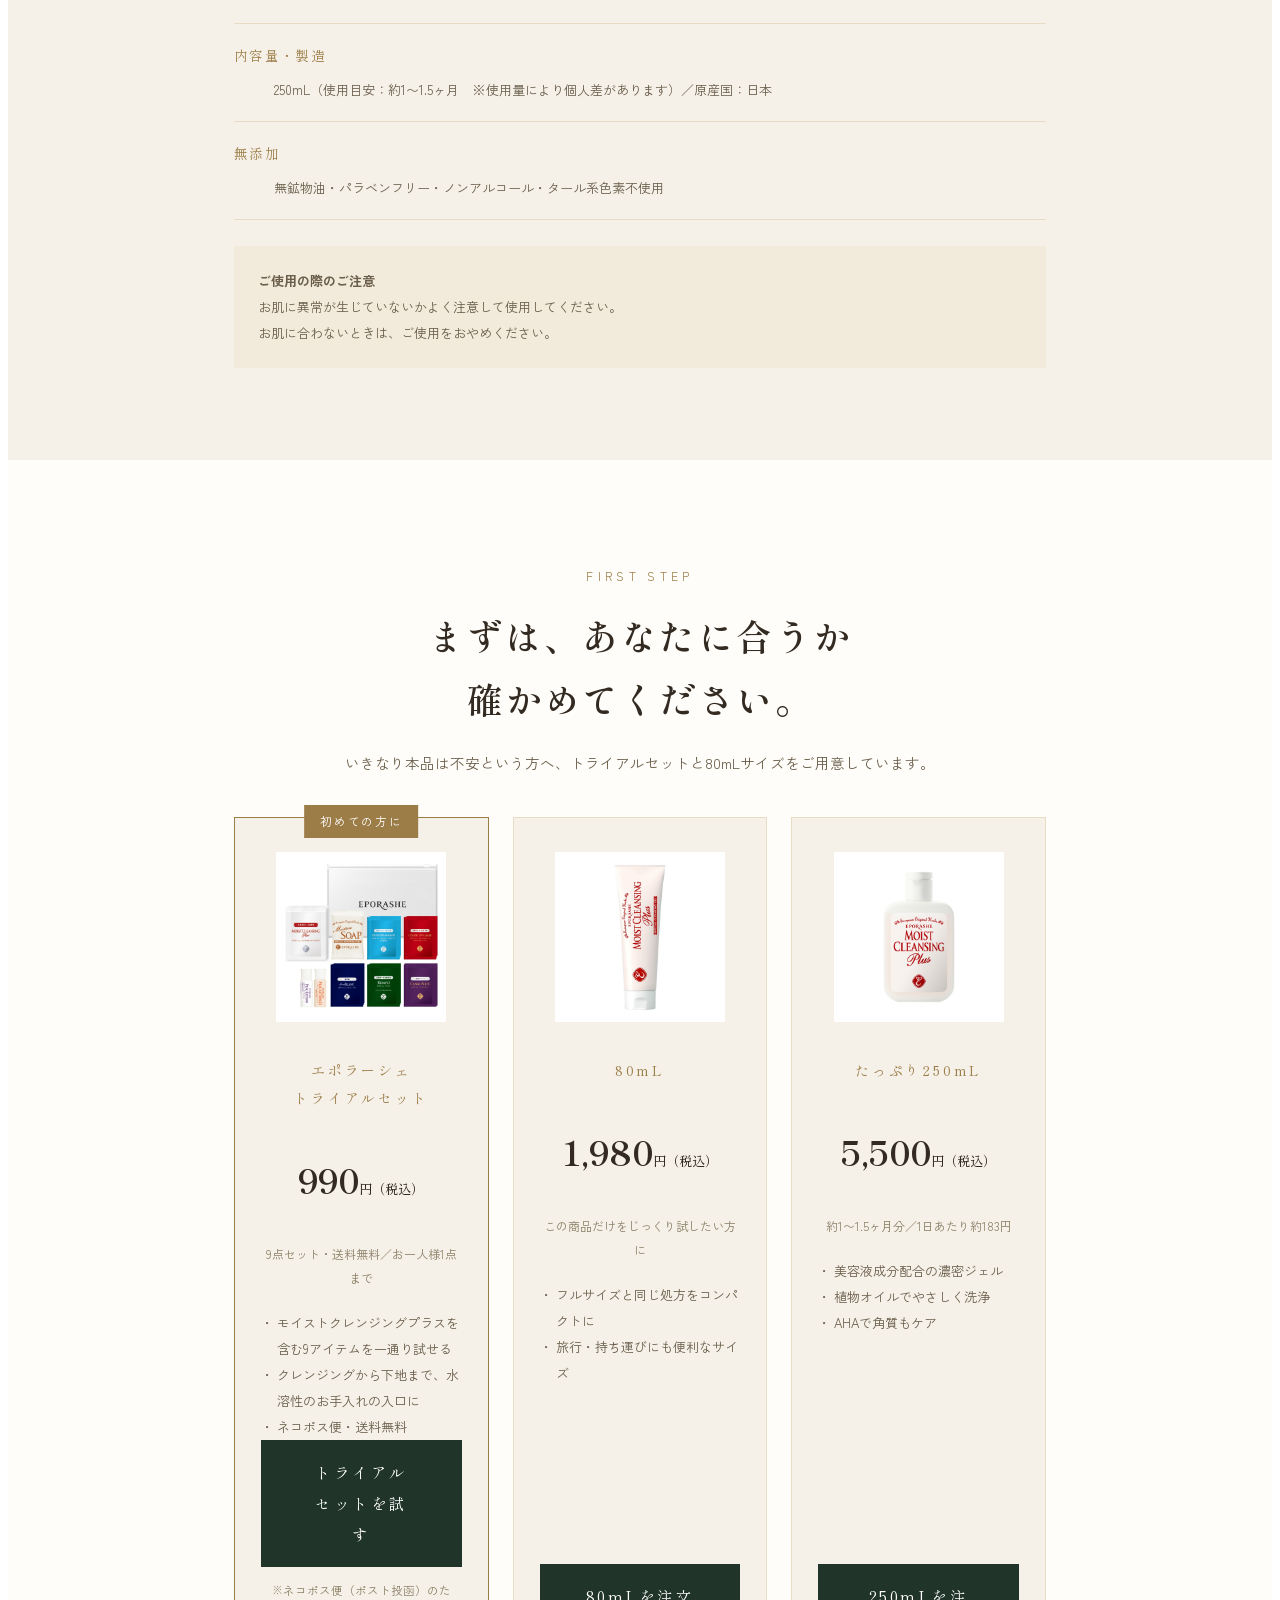
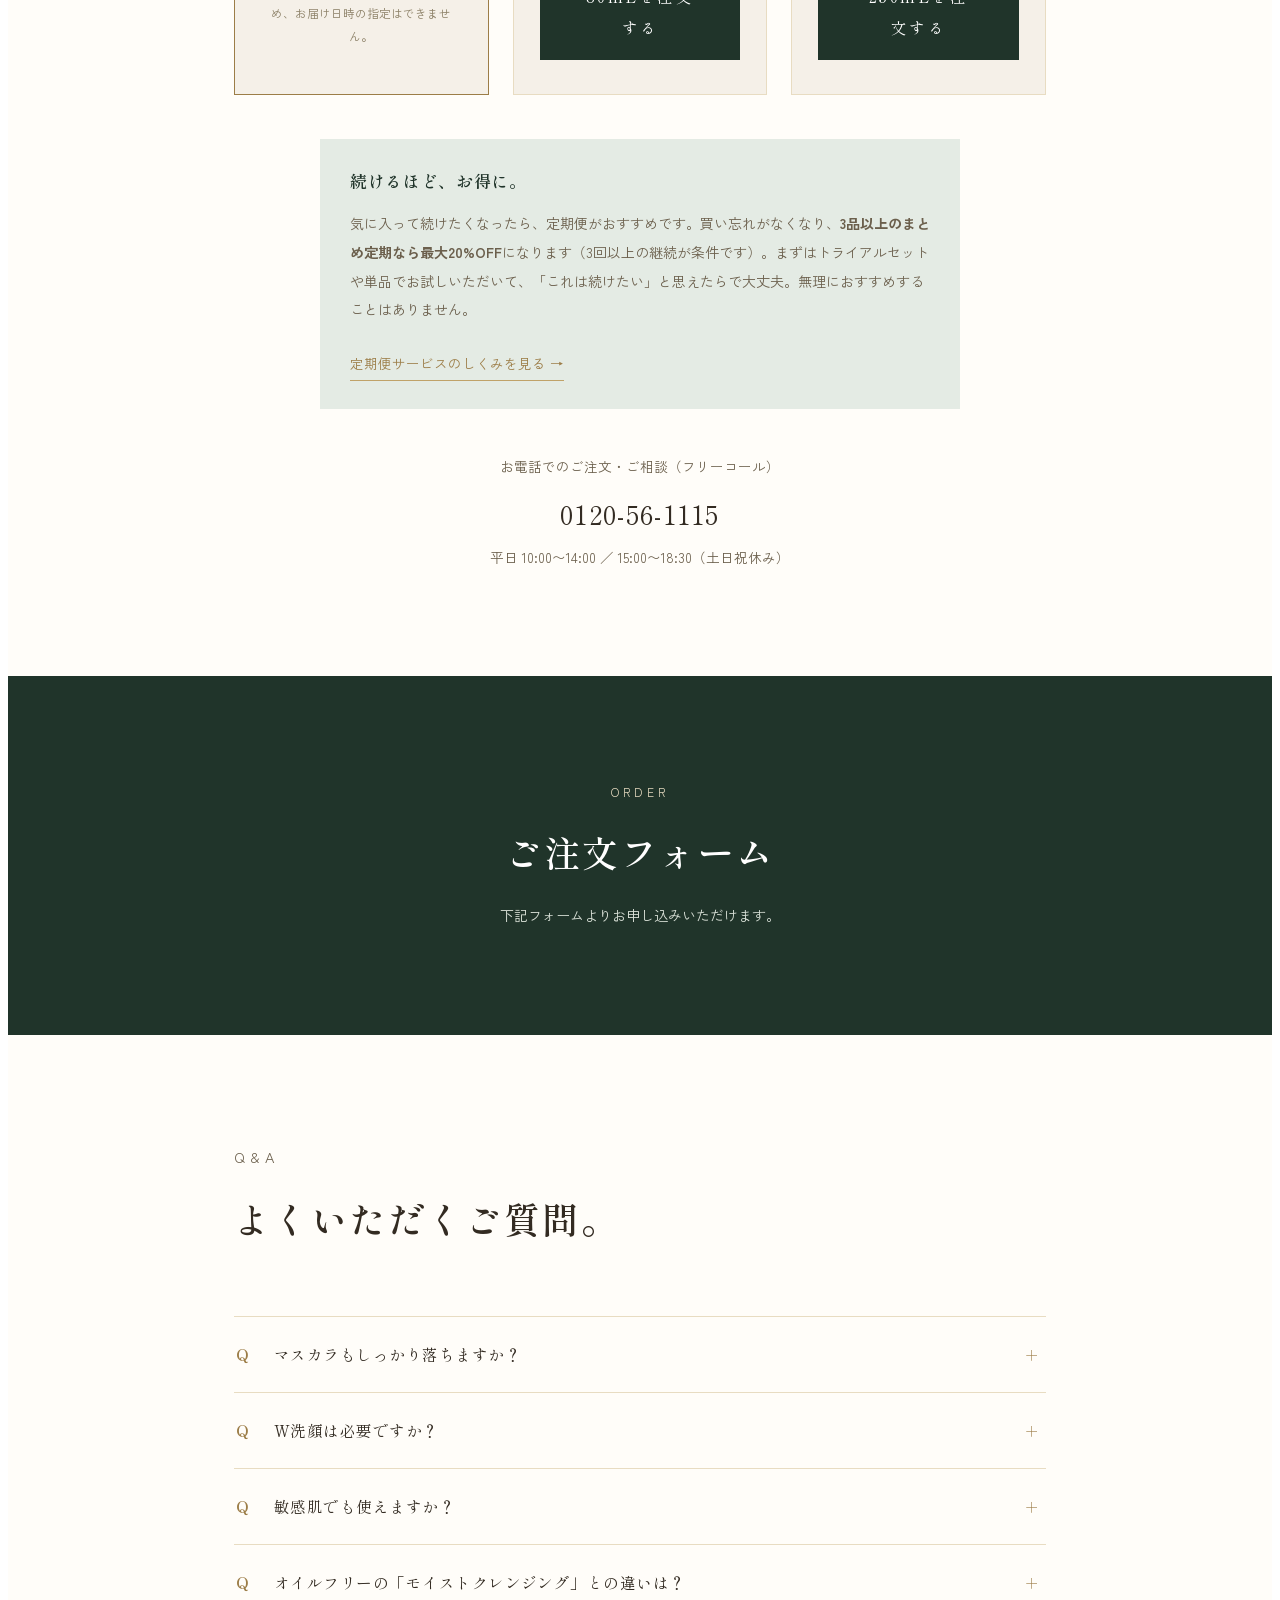
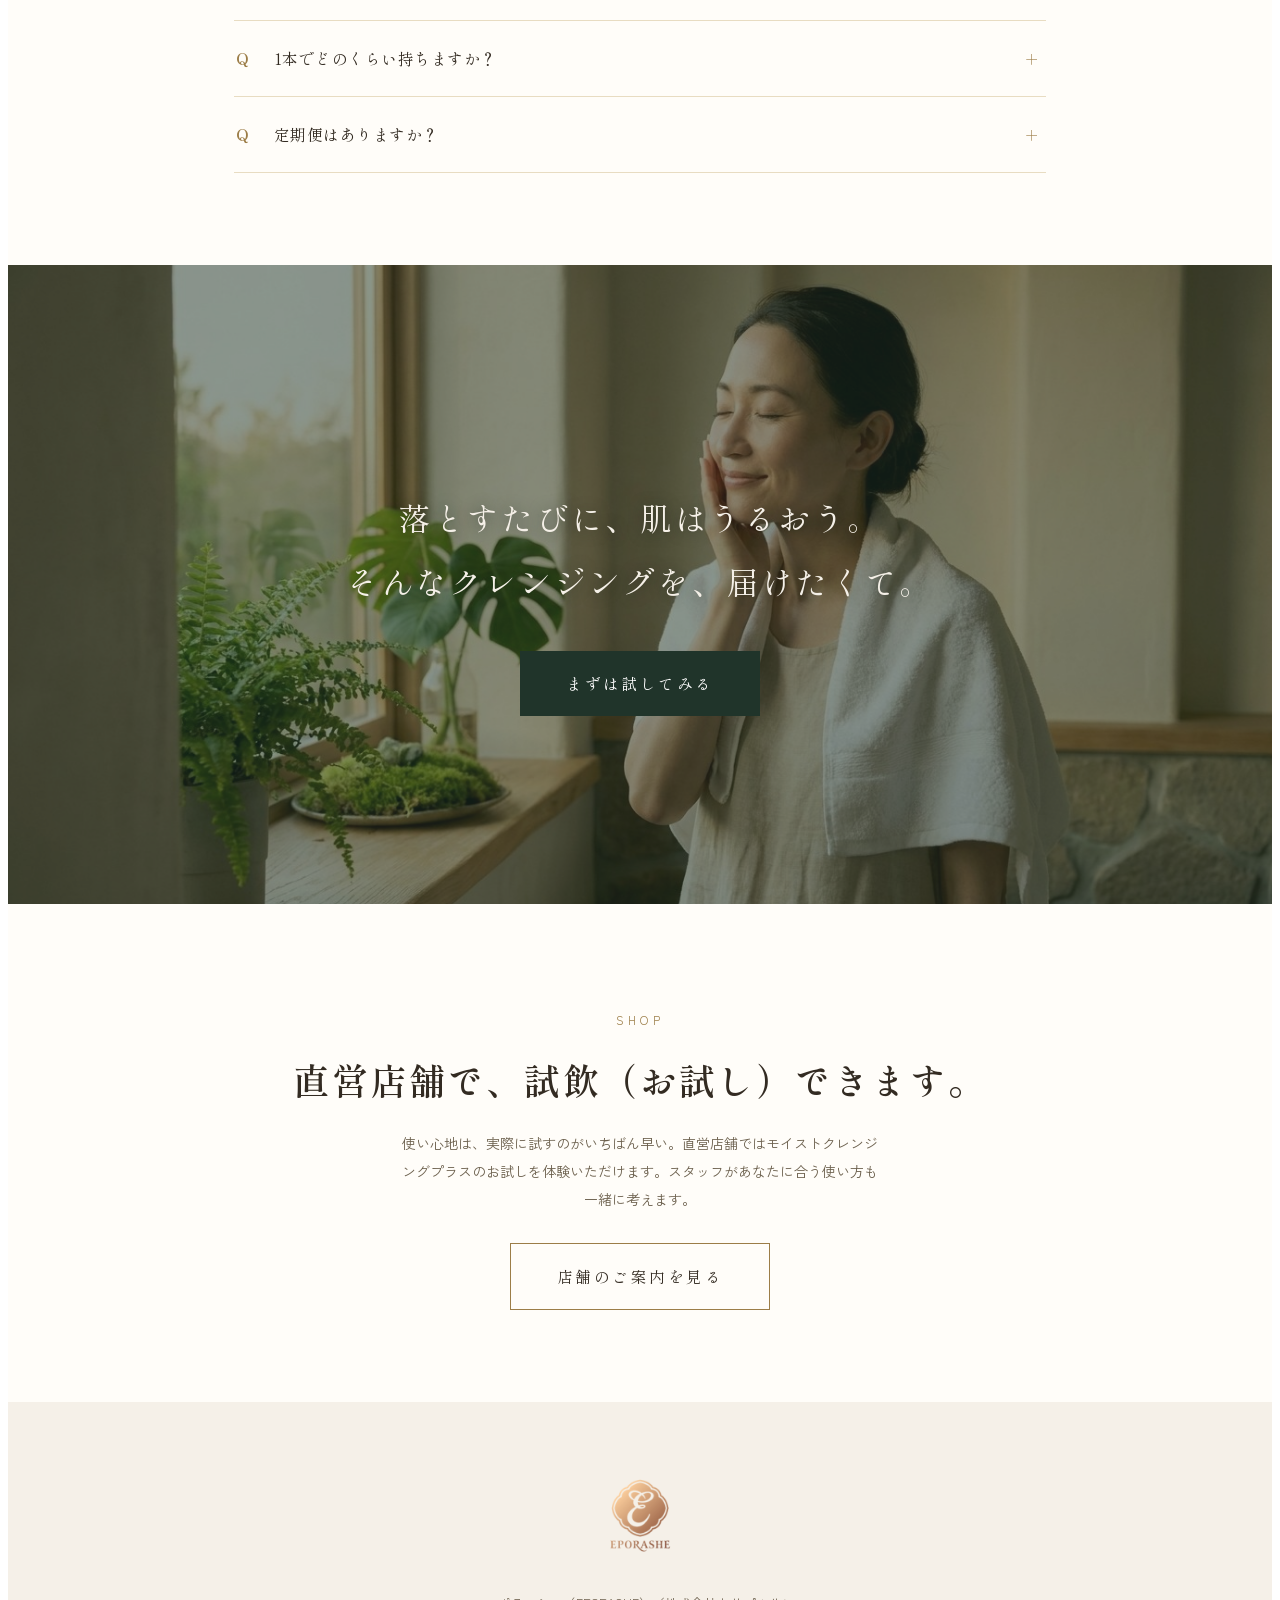
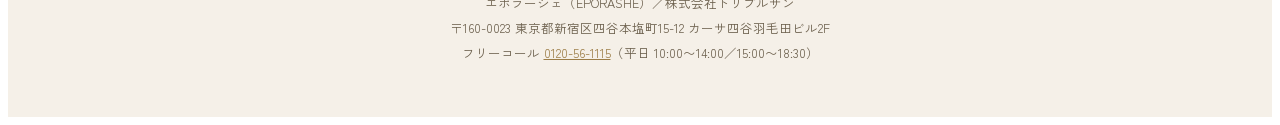
==== commit 2cf91357: "Update index.html" ====
--- a/index.html
+++ b/index.html
@@ -847,7 +847,7 @@
     <div class="ep-container-narrow">
       <p class="ep-eyebrow ep-center">FIRST STEP</p>
       <h2 class="ep-h2 ep-center">まずは、あなたに合うか<br>確かめてください。</h2>
-      <p class="ep-offer-lead">いきなり本品は不安という方へ、トライアルセットとミニサイズをご用意しています。</p>
+      <p class="ep-offer-lead">いきなり本品は不安という方へ、トライアルセットと80mLサイズをご用意しています。</p>
       <div class="ep-offer-grid">
         <div class="ep-offer-card ep-trial">
           <span class="ep-ribbon">初めての方に</span>
@@ -864,27 +864,27 @@
           <p class="ep-micro">※ネコポス便（ポスト投函）のため、お届け日時の指定はできません。</p>
         </div>
         <div class="ep-offer-card">
-          <img class="ep-offer-img" src="images/product-mini.jpg" alt="モイストクレンジングプラス ミニサイズ80mL" width="1000" height="1000" loading="lazy" onerror="this.style.display='none'">
-          <p class="ep-offer-plan">ミニサイズ</p>
+          <img class="ep-offer-img" src="images/product-mini.jpg" alt="モイストクレンジングプラス 80mL" width="1000" height="1000" loading="lazy" onerror="this.style.display='none'">
+          <p class="ep-offer-plan">80mL</p>
           <p class="ep-offer-price">1,980<small>円（税込）</small></p>
-          <p class="ep-offer-sub">80mL／この商品だけをじっくり試したい方に</p>
+          <p class="ep-offer-sub">この商品だけをじっくり試したい方に</p>
           <ul class="ep-offer-list">
             <li>フルサイズと同じ処方をコンパクトに</li>
             <li>旅行・持ち運びにも便利なサイズ</li>
           </ul>
-          <a class="ep-btn ep-btn-primary" href="#form">ミニサイズを注文する</a>
+          <a class="ep-btn ep-btn-primary" href="#form">80mLを注文する</a>
         </div>
         <div class="ep-offer-card">
-          <img class="ep-offer-img" src="images/product-main.jpg" alt="モイストクレンジングプラス 250mL" width="1000" height="1000" loading="lazy" onerror="this.style.display='none'">
-          <p class="ep-offer-plan">通常商品</p>
+          <img class="ep-offer-img" src="images/product-main.jpg" alt="モイストクレンジングプラス たっぷり250mL" width="1000" height="1000" loading="lazy" onerror="this.style.display='none'">
+          <p class="ep-offer-plan">たっぷり250mL</p>
           <p class="ep-offer-price">5,500<small>円（税込）</small></p>
-          <p class="ep-offer-sub">250mL・約1〜1.5ヶ月分／1日あたり約183円</p>
+          <p class="ep-offer-sub">約1〜1.5ヶ月分／1日あたり約183円</p>
           <ul class="ep-offer-list">
             <li>美容液成分配合の濃密ジェル</li>
             <li>植物オイルでやさしく洗浄</li>
             <li>AHAで角質もケア</li>
           </ul>
-          <a class="ep-btn ep-btn-primary" href="#form">この商品を注文する</a>
+          <a class="ep-btn ep-btn-primary" href="#form">250mLを注文する</a>
         </div>
       </div>
 
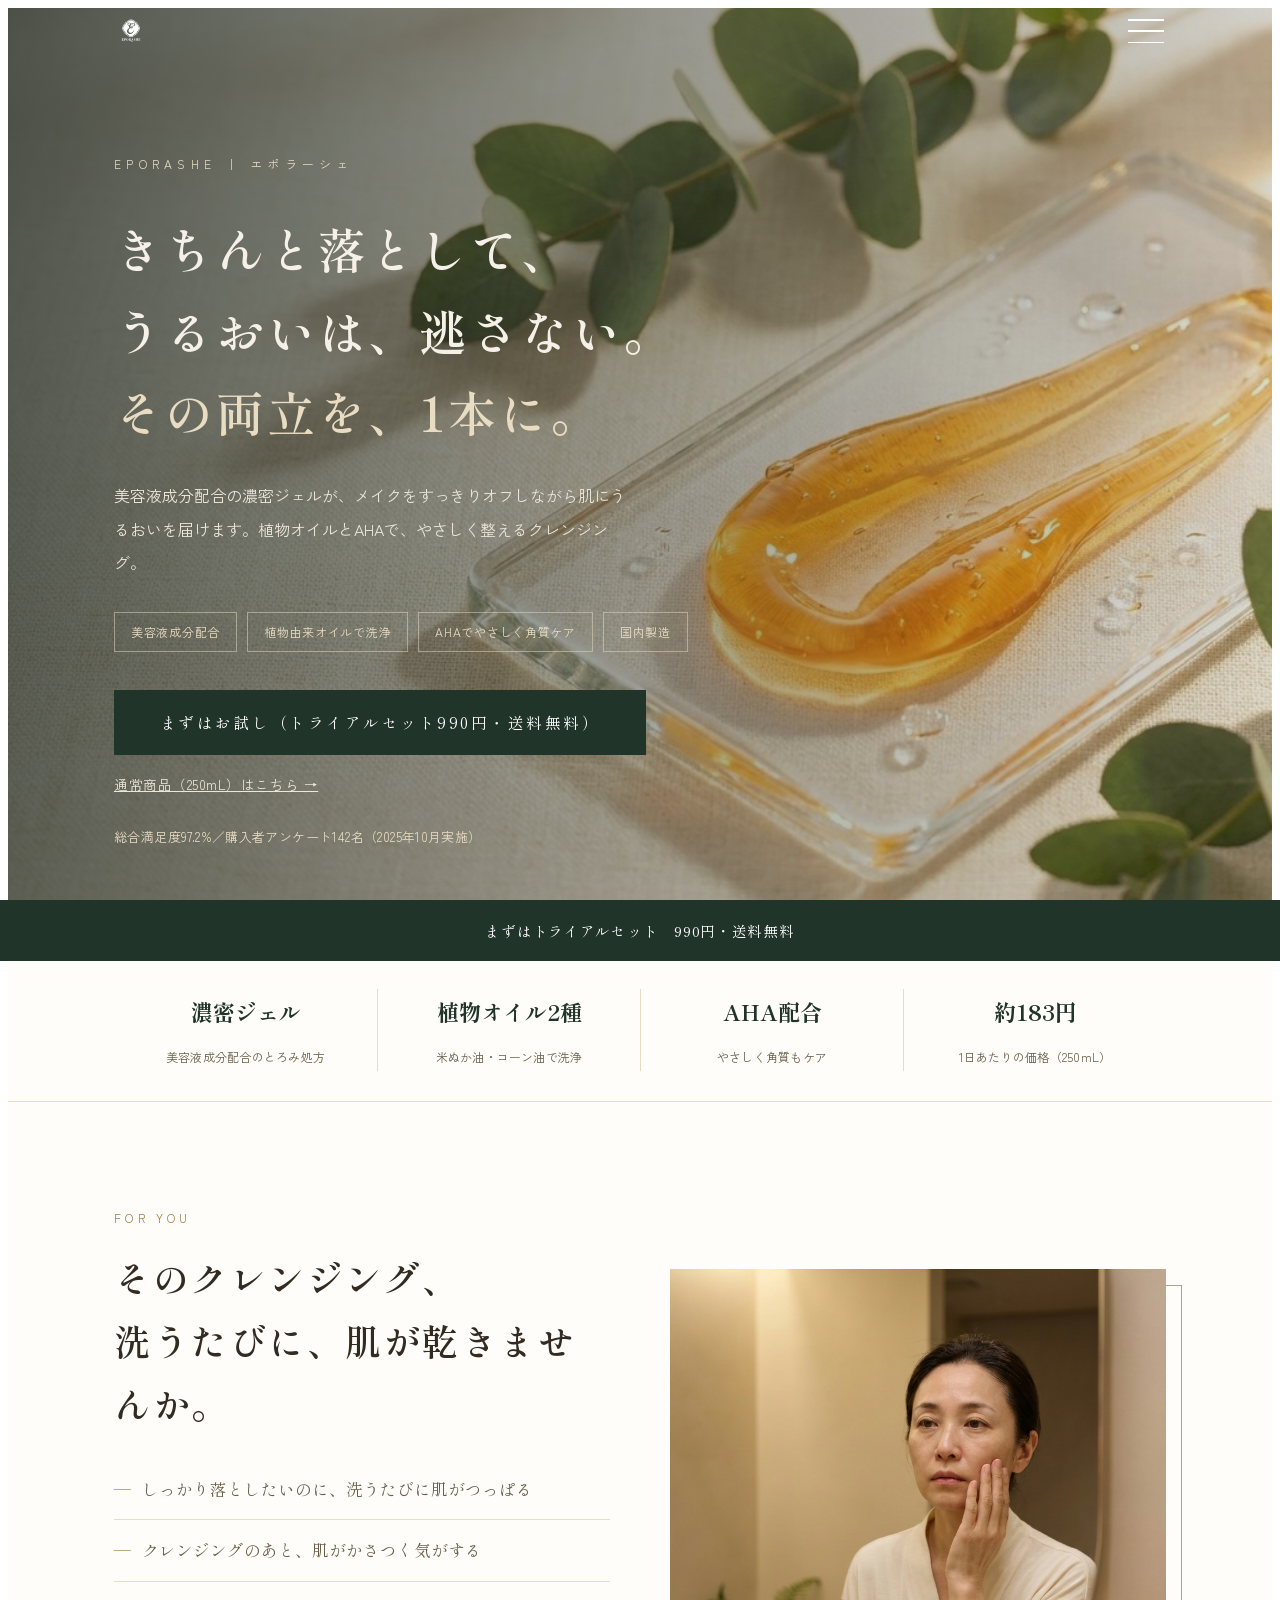
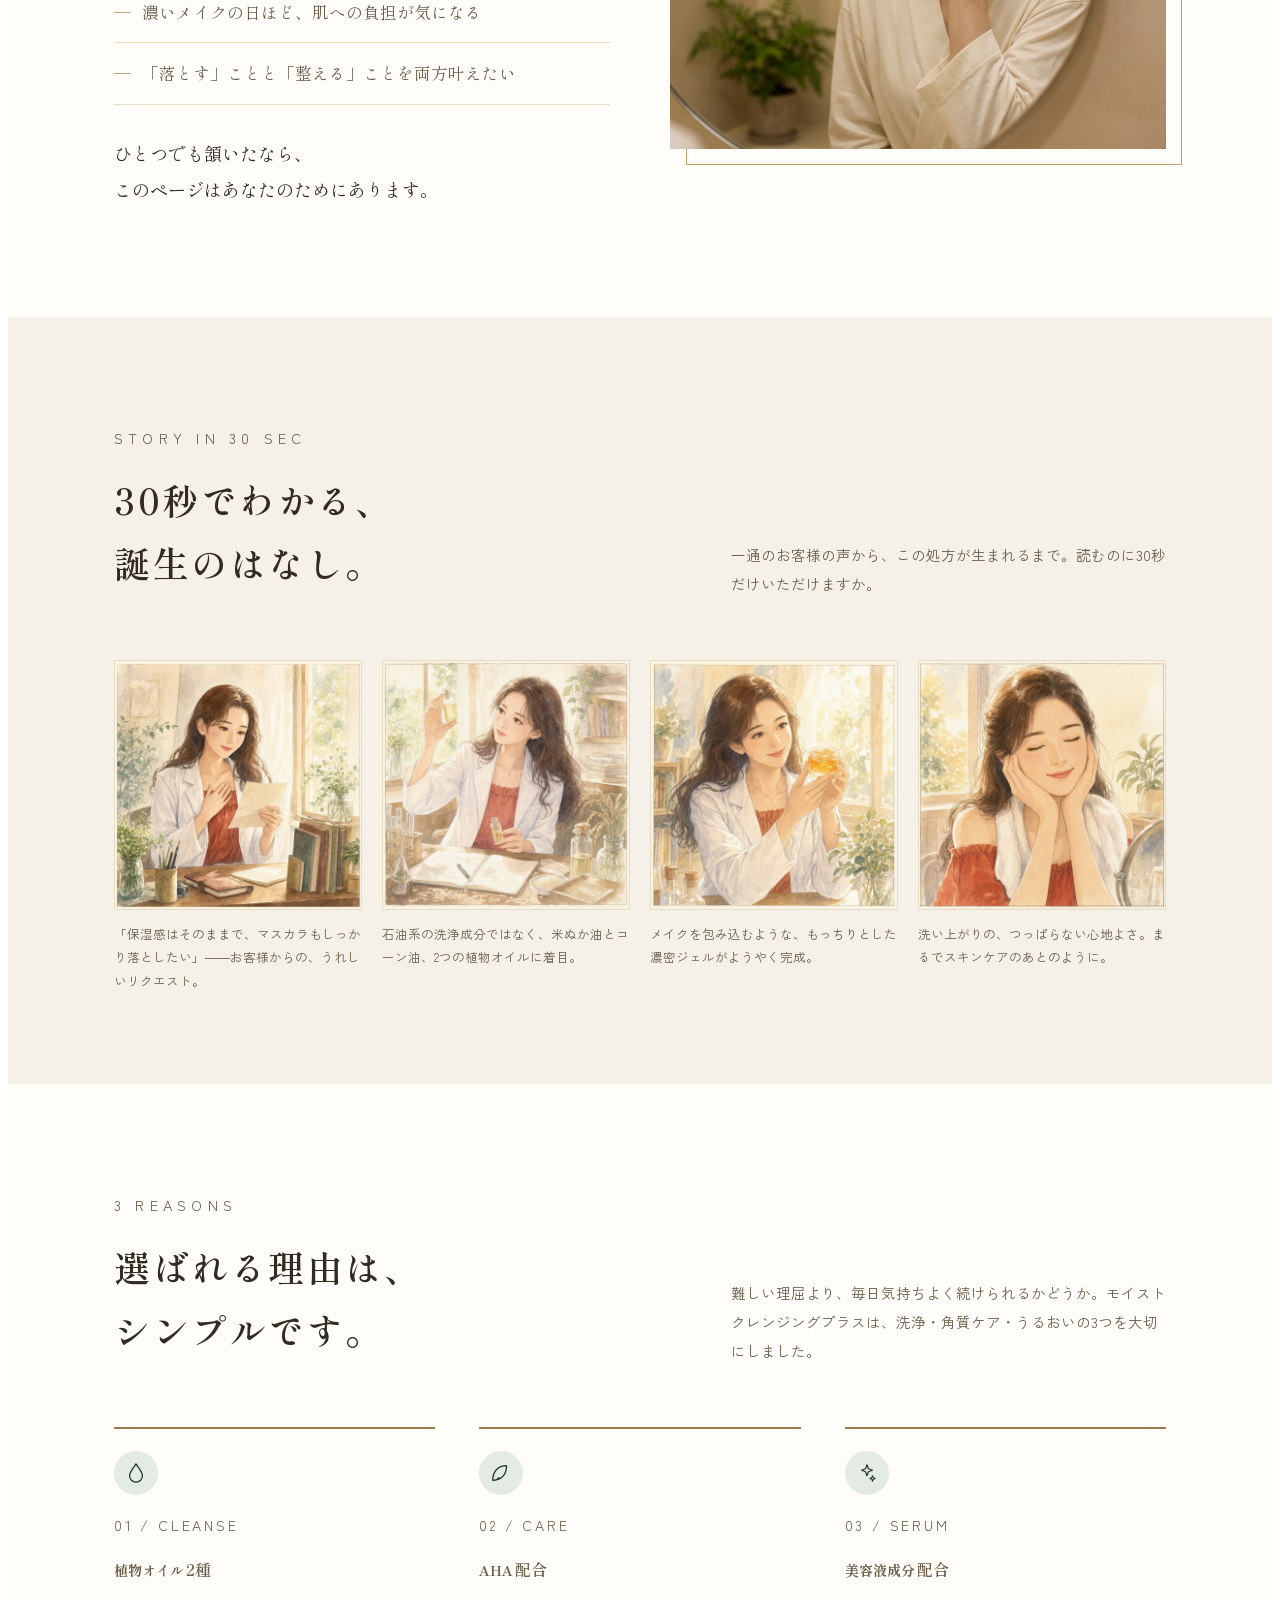
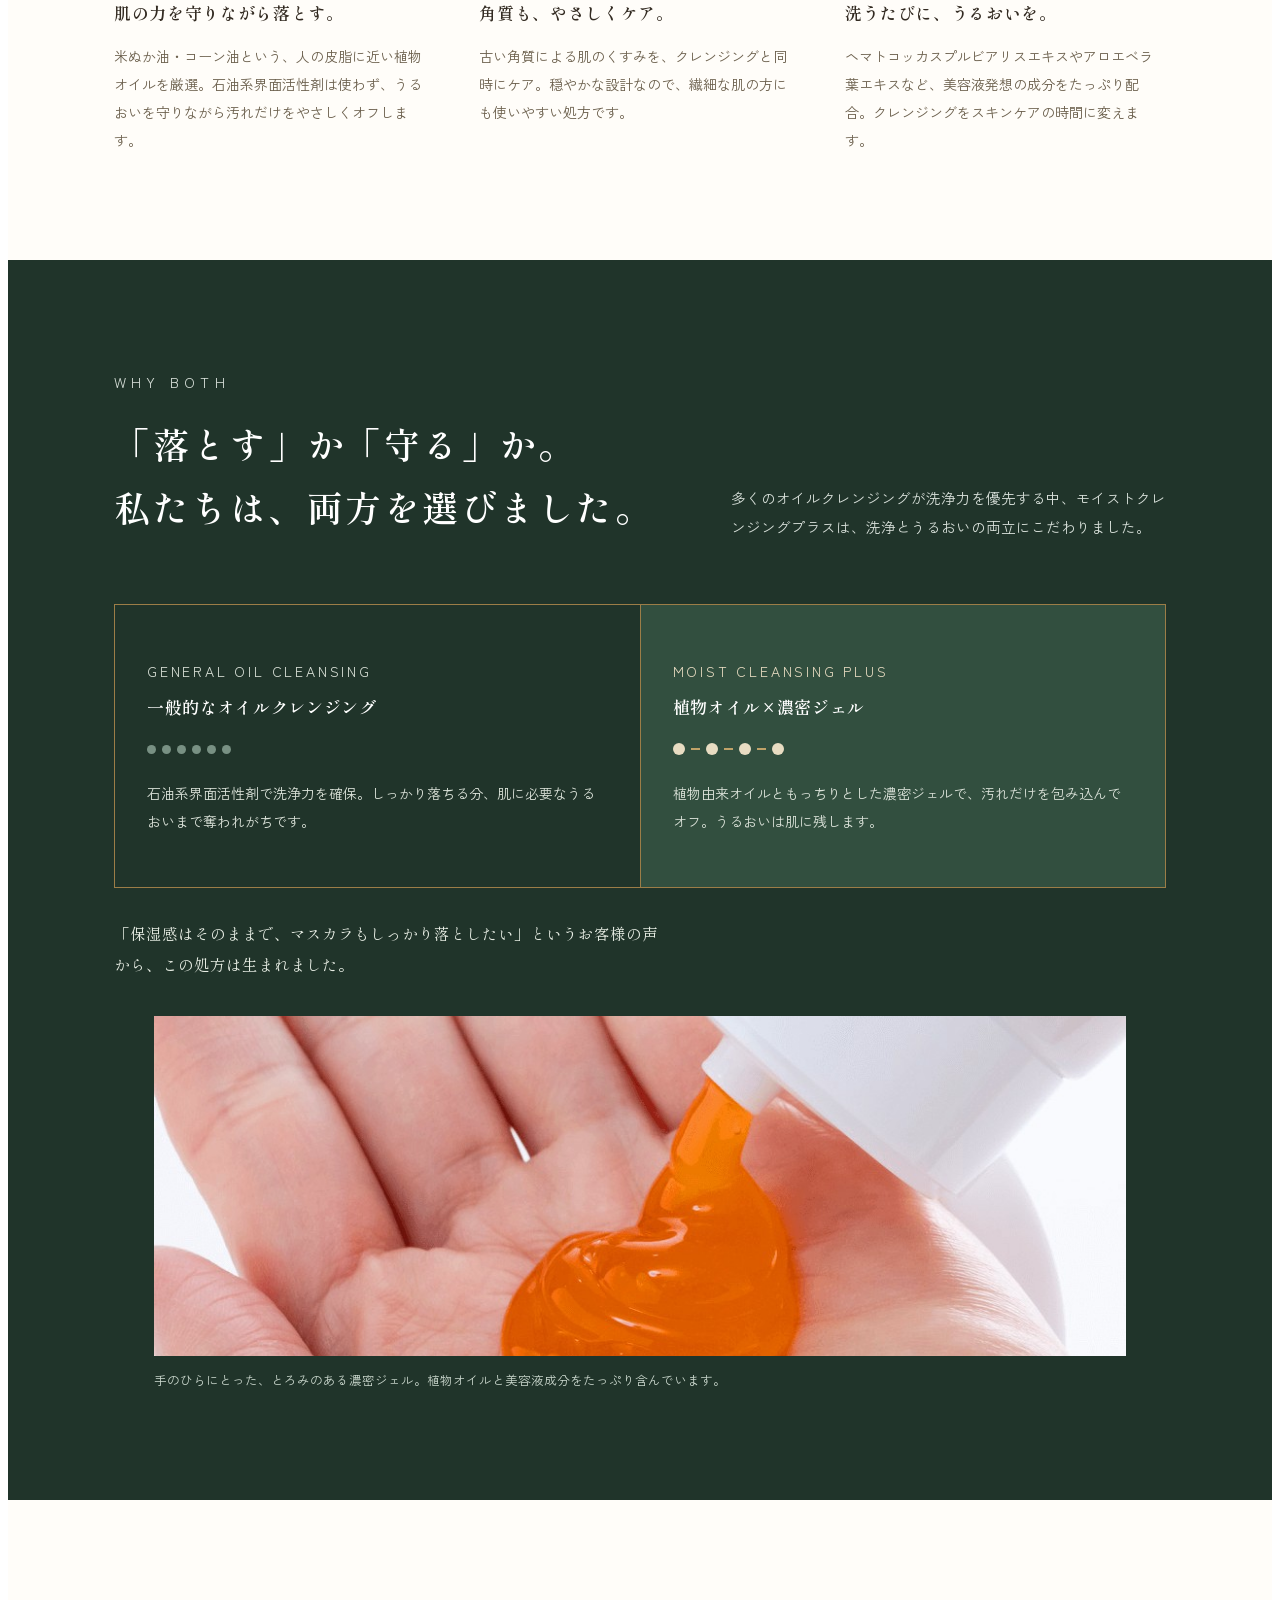
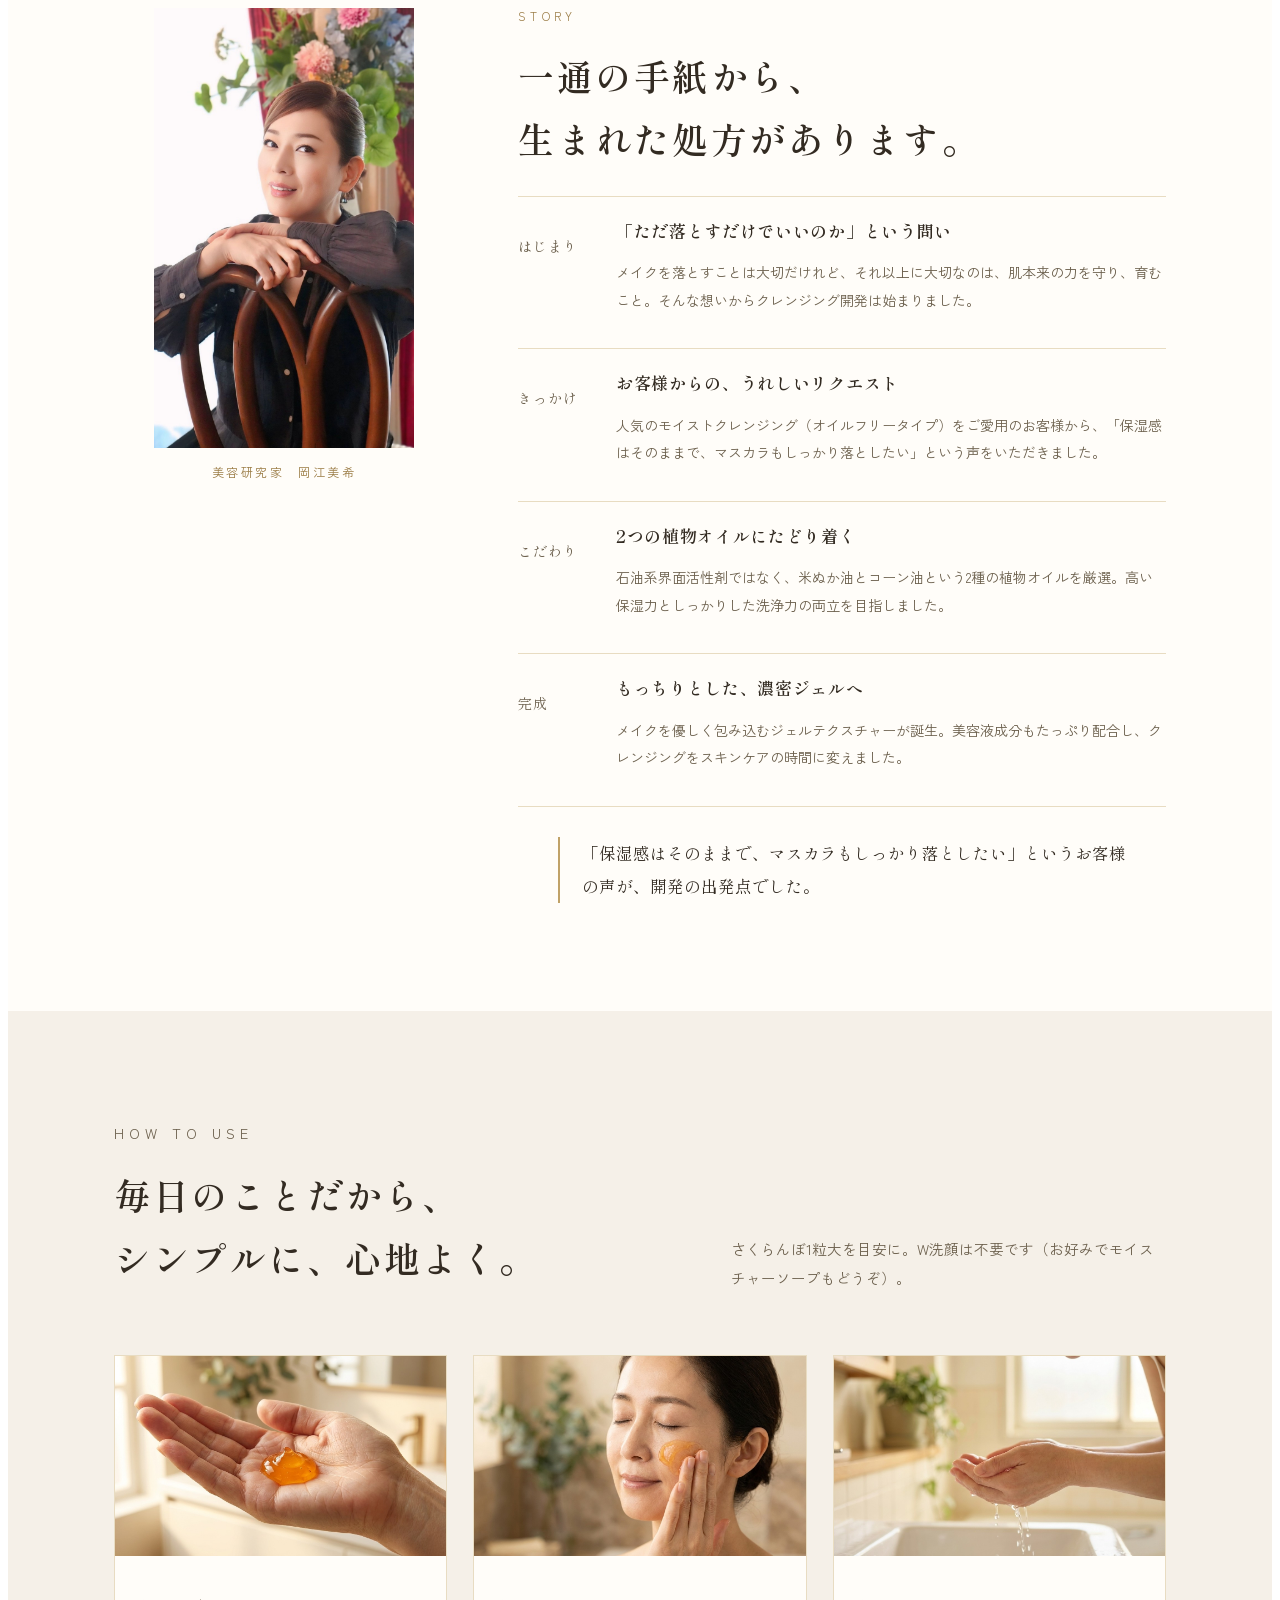
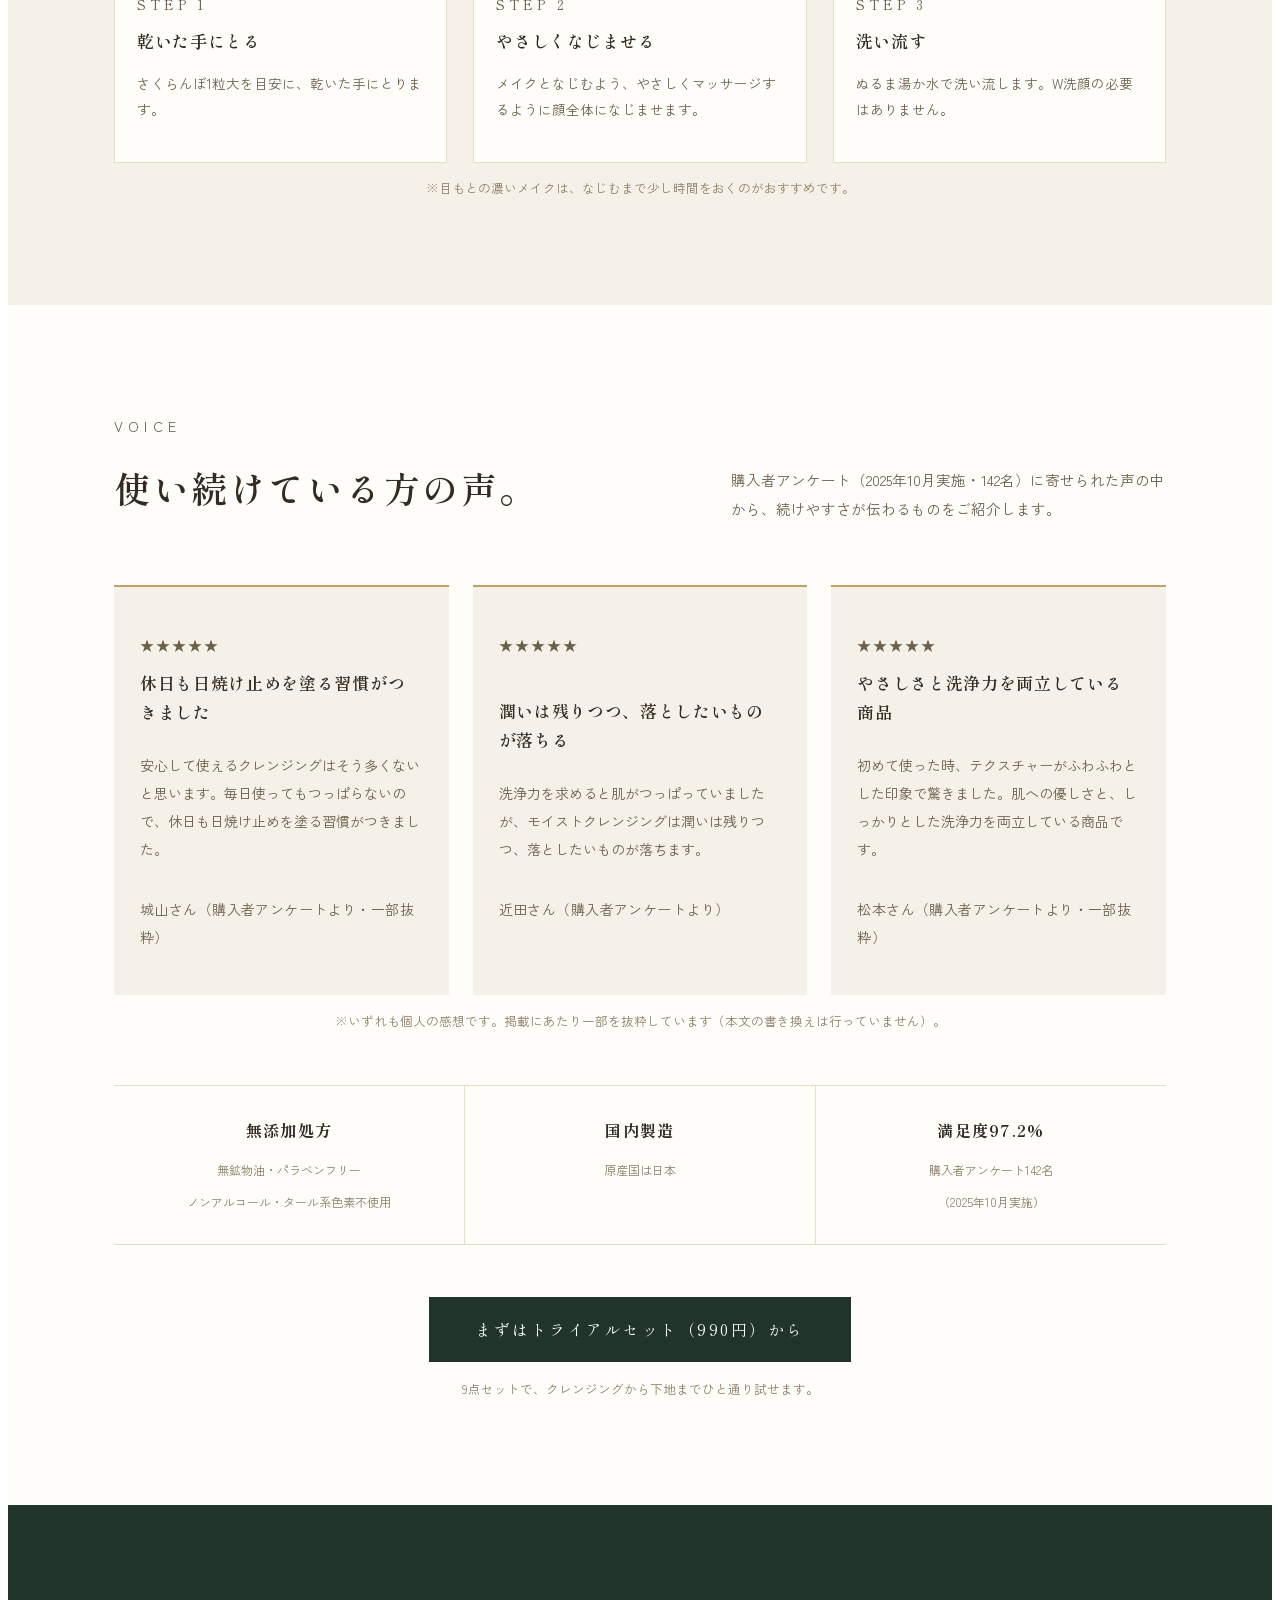
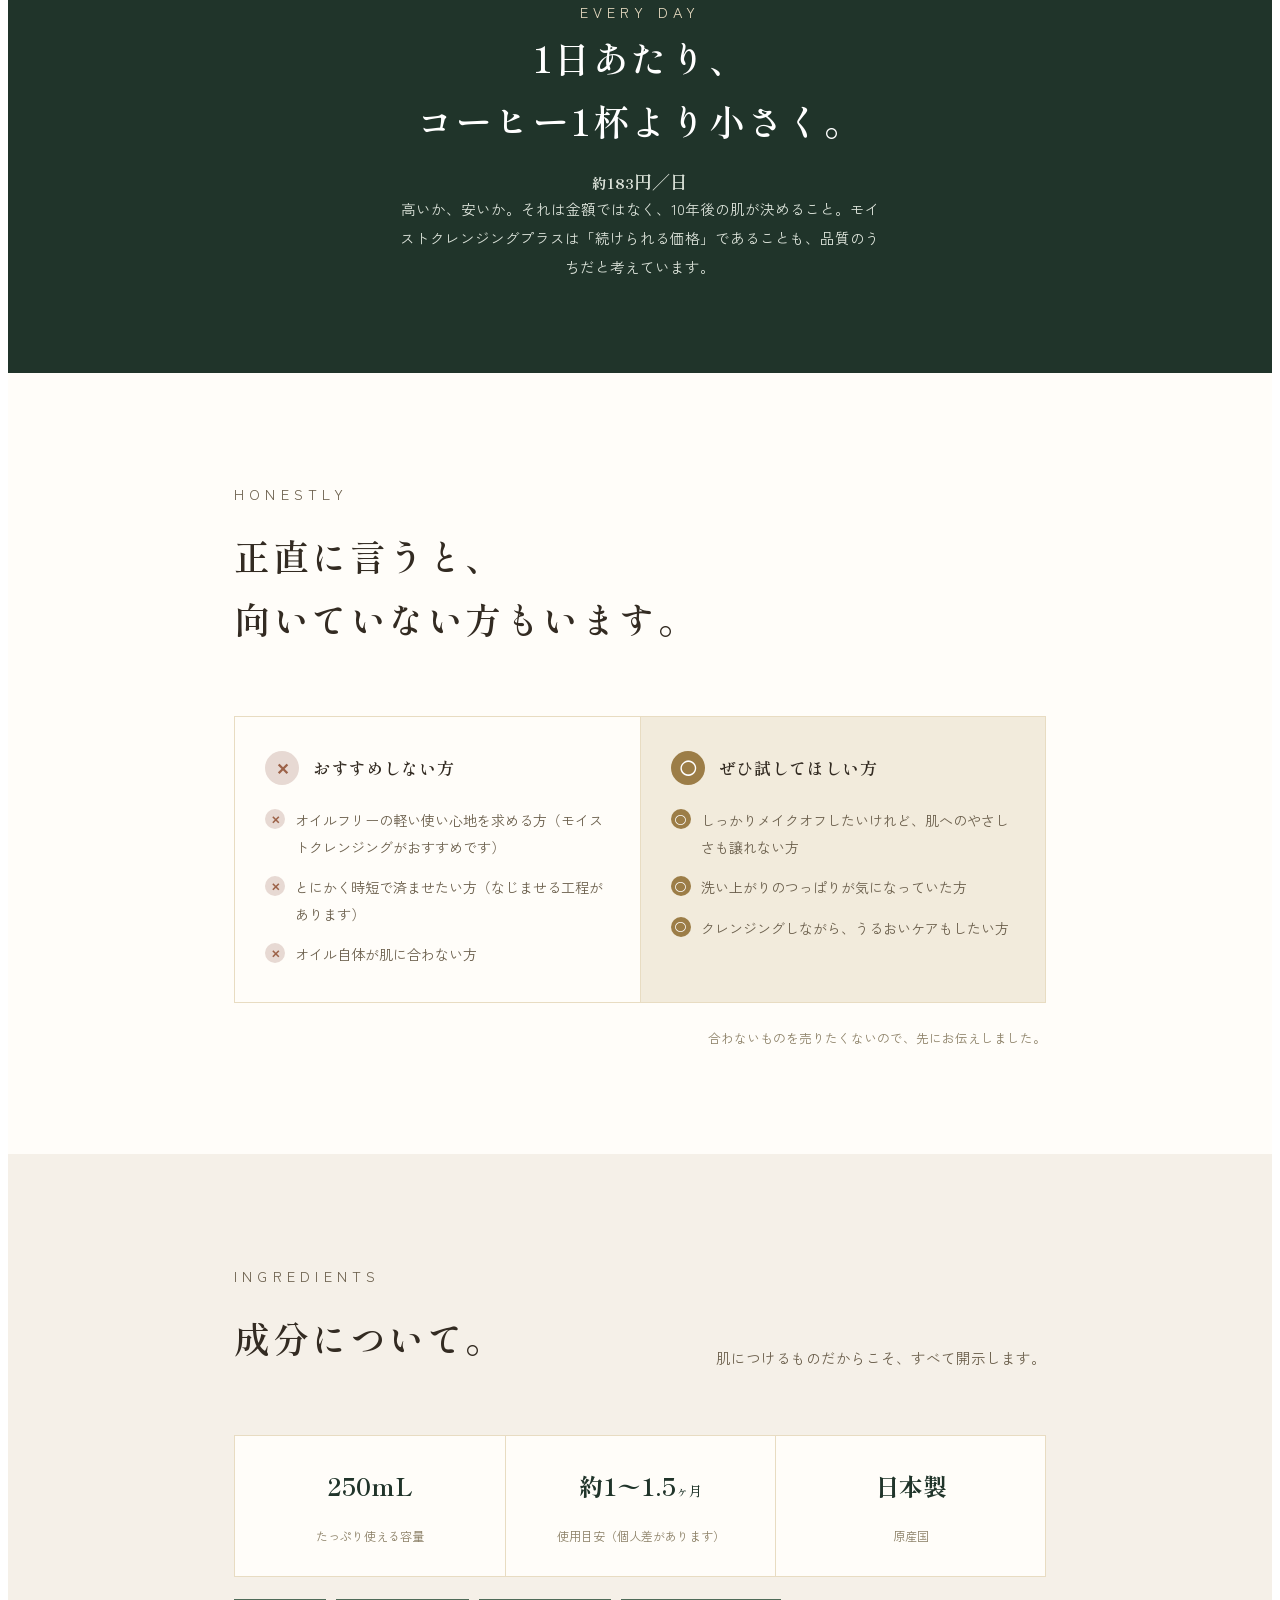
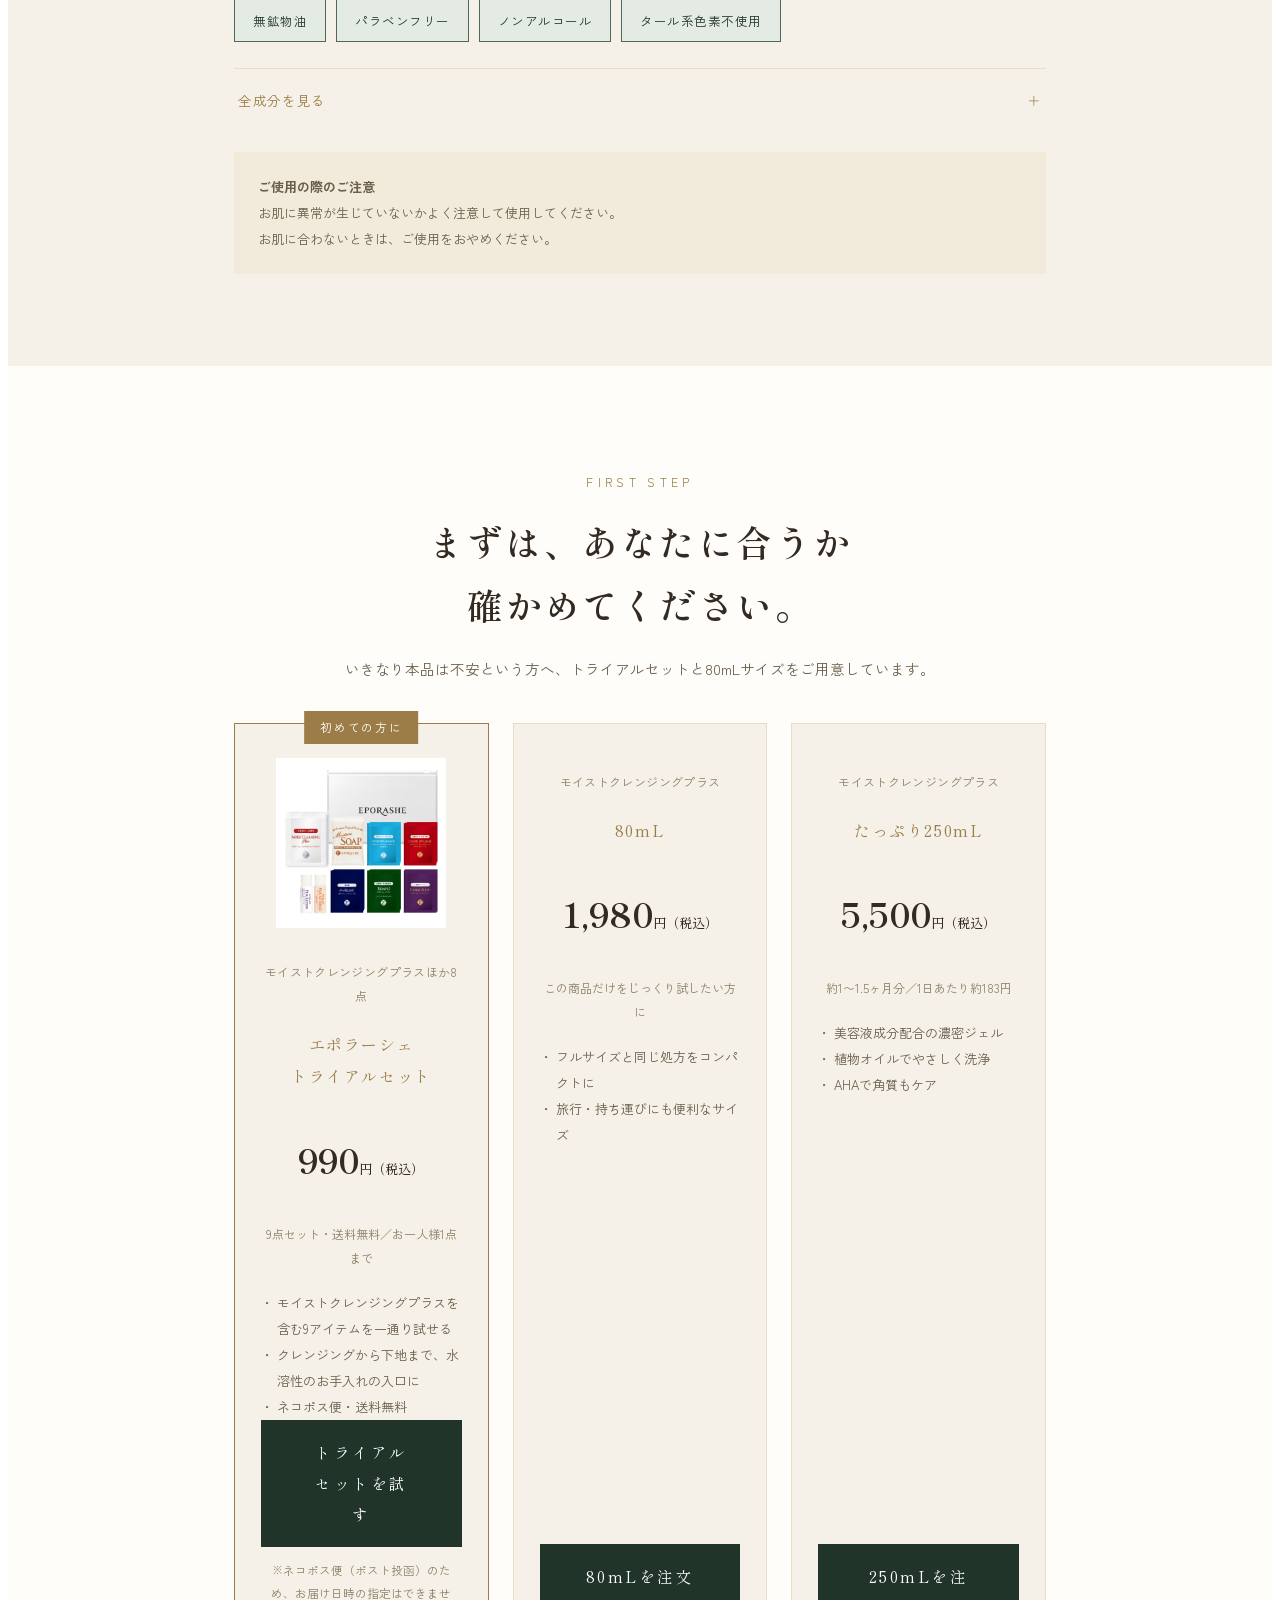
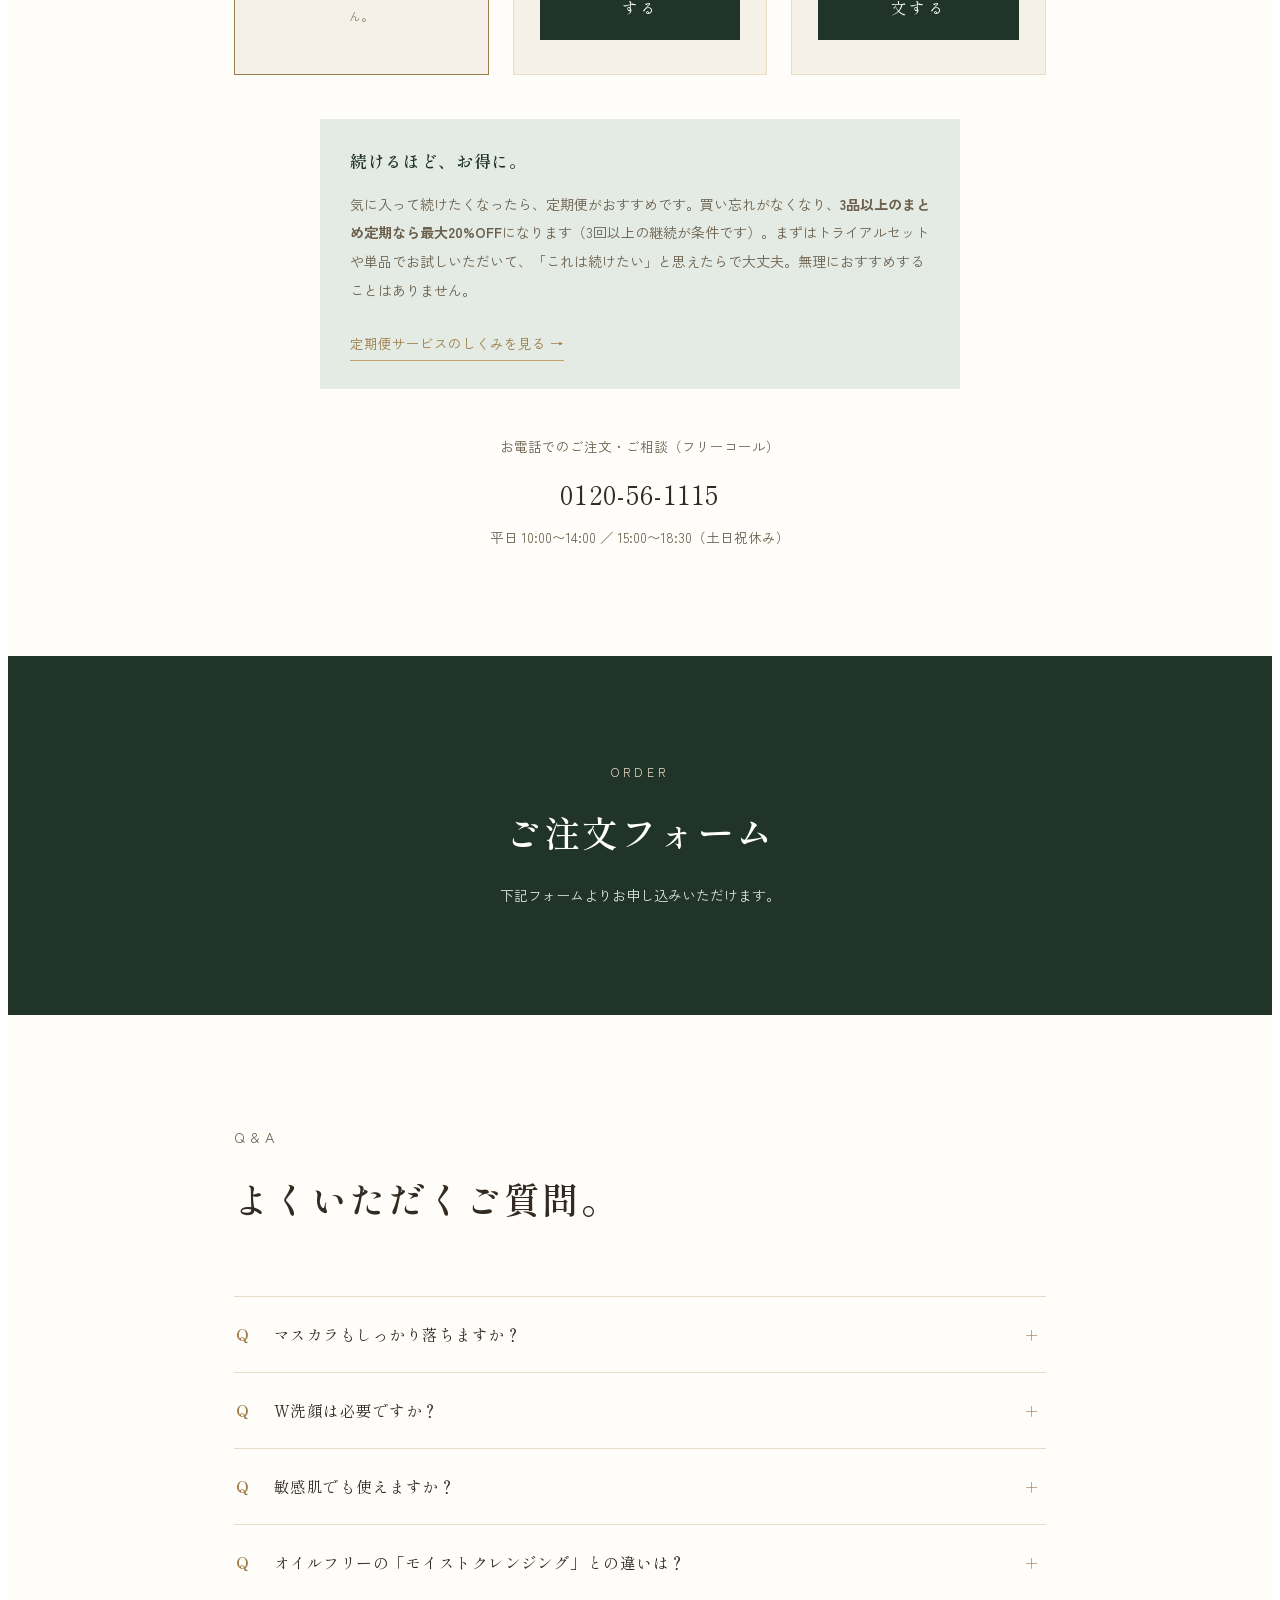
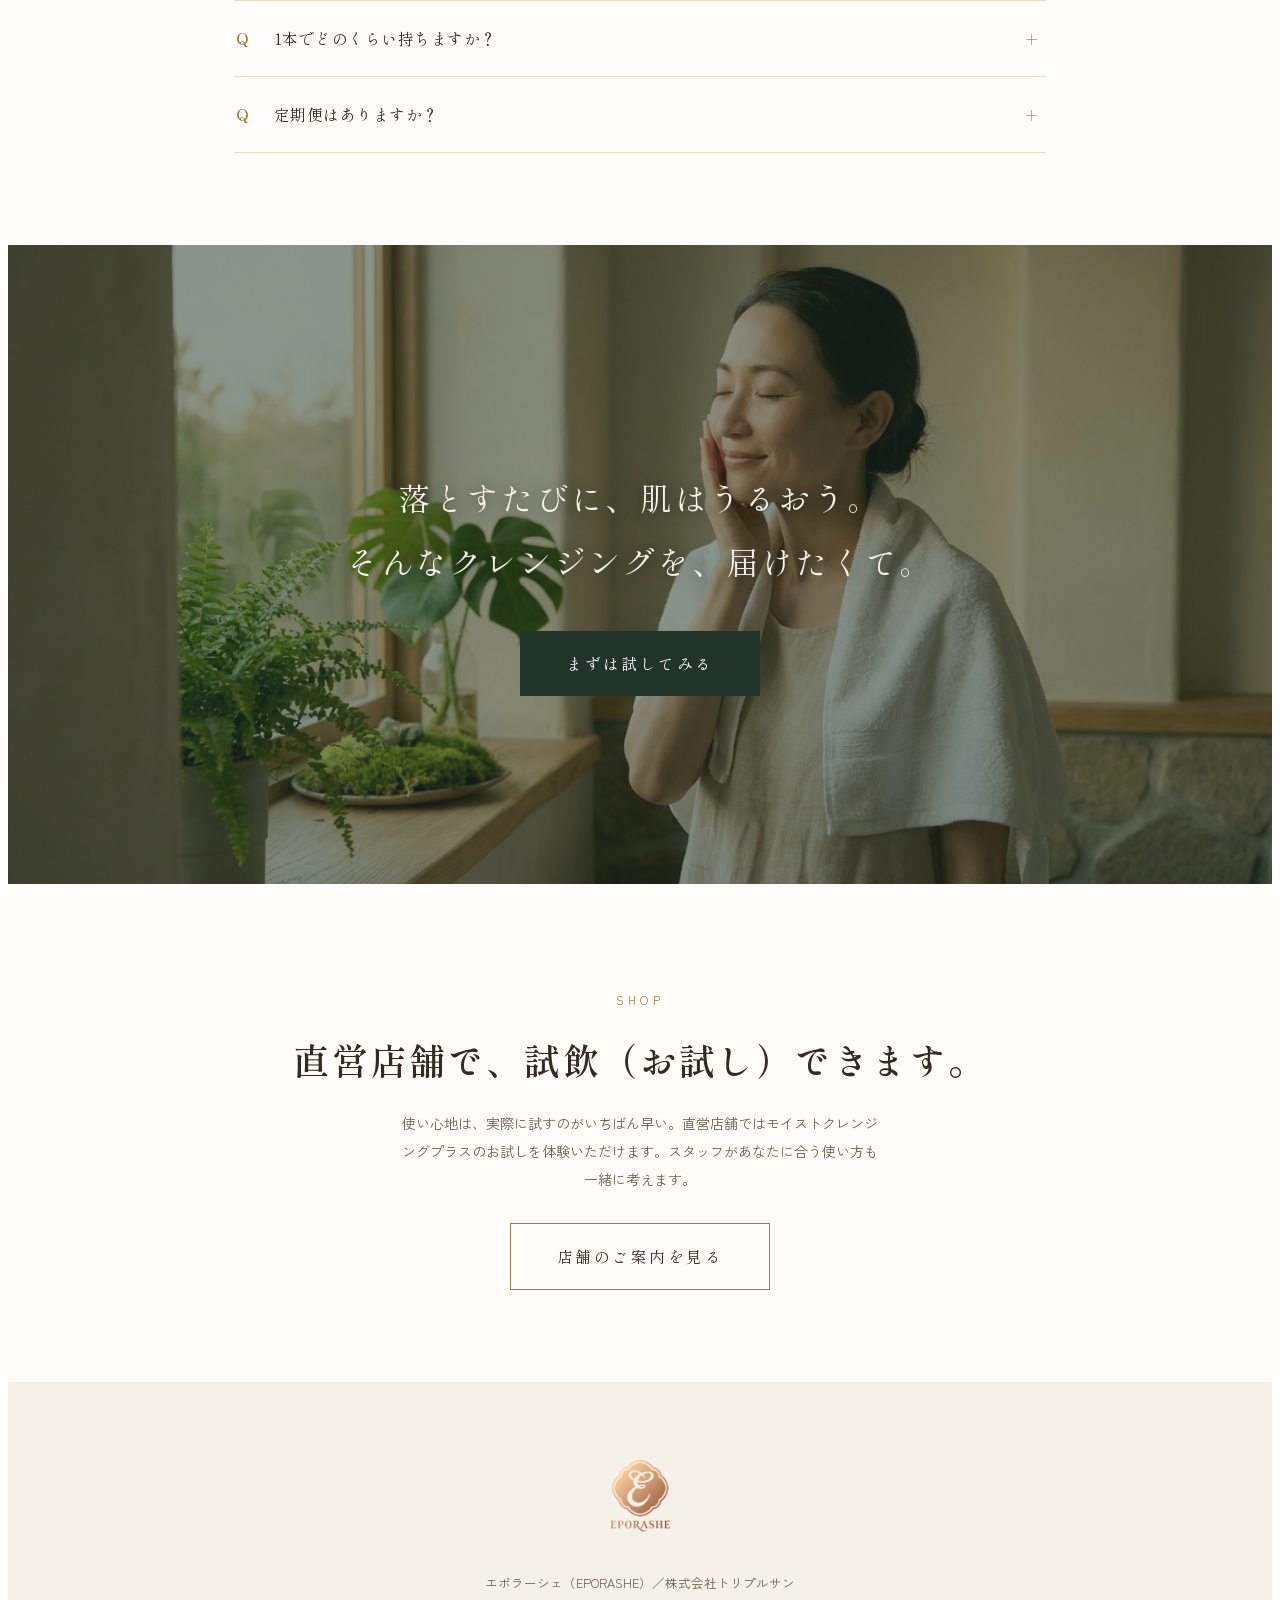
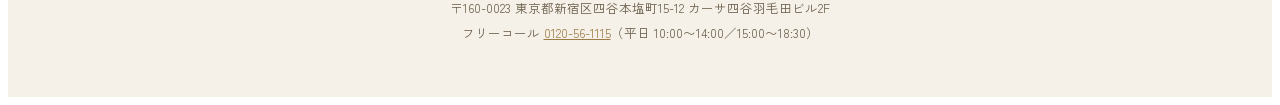
==== commit f8b76ca6: "Update index.html" ====
--- a/index.html
+++ b/index.html
@@ -231,6 +231,12 @@
 .ep-reasons{background:var(--paper);}
 .ep-reason-grid{display:grid;grid-template-columns:repeat(3,1fr);gap:44px;}
 .ep-reason-card{border-top:2px solid var(--gold-deep);padding-top:22px;}
+.ep-reason-icon{
+  display:flex;align-items:center;justify-content:center;
+  width:44px;height:44px;border-radius:50%;background:var(--green-pale);
+  color:var(--green-deep);margin-bottom:16px;
+}
+.ep-reason-icon svg{width:22px;height:22px;}
 .ep-reason-num{font-size:11.5px;letter-spacing:.2em;color:var(--gold-deep);margin-bottom:14px;}
 .ep-reason-value{
   font-family:'Shippori Mincho',serif;font-size:clamp(30px,4vw,40px);
@@ -328,21 +334,63 @@
 .ep-fit-grid{display:grid;grid-template-columns:1fr 1fr;gap:1px;background:var(--gold-light);border:1px solid var(--gold-light);margin-top:8px;}
 .ep-fit-card{background:var(--paper);padding:34px 30px;}
 .ep-fit-card.ep-good{background:var(--gold-pale);}
-.ep-fit-list li{font-size:14px;color:var(--ink-soft);line-height:2.1;padding-left:18px;position:relative;margin-bottom:4px;}
-.ep-fit-list li::before{content:"・";position:absolute;left:0;}
+.ep-fit-head{display:flex;align-items:center;gap:14px;margin-bottom:22px;}
+.ep-fit-head .ep-h3{margin:0;}
+.ep-fit-mark{
+  flex:none;width:34px;height:34px;border-radius:50%;
+  display:flex;align-items:center;justify-content:center;
+  font-family:'Shippori Mincho',serif;font-size:16px;font-weight:700;
+}
+.ep-mark-no{background:#E7D9D3;color:#9C6248;}
+.ep-mark-yes{background:var(--gold-deep);color:#fff;}
+.ep-fit-list li{
+  font-size:14px;color:var(--ink-soft);line-height:1.9;
+  display:flex;gap:10px;margin-bottom:14px;
+}
+.ep-fit-list li:last-child{margin-bottom:0;}
+.ep-fit-icon{
+  flex:none;width:20px;height:20px;border-radius:50%;
+  display:flex;align-items:center;justify-content:center;
+  font-size:11px;font-weight:700;margin-top:2px;
+}
+.ep-icon-no{background:#E7D9D3;color:#9C6248;}
+.ep-icon-yes{background:var(--gold-deep);color:#fff;}
 .ep-note.ep-right{margin-top:22px;}
 
 /* ======== 成分 ======== */
 .ep-spec{background:var(--ivory);}
-.ep-table{width:100%;border-collapse:collapse;font-size:14px;background:var(--paper);margin-top:6px;}
-.ep-table th,.ep-table td{border:1px solid var(--gold-light);padding:12px 16px;text-align:left;}
-.ep-table th{font-weight:500;background:var(--gold-pale);width:44%;}
-.ep-spec-detail{margin-top:26px;}
-.ep-spec-detail > div{padding:18px 0;border-bottom:1px solid var(--gold-light);}
-.ep-spec-detail dt{font-family:'Shippori Mincho',serif;font-size:13.5px;color:var(--gold-deep);letter-spacing:.1em;margin-bottom:8px;}
-.ep-spec-detail dd{font-size:13px;color:var(--ink-soft);line-height:2;}
+.ep-spec-stats{
+  display:grid;grid-template-columns:repeat(3,1fr);gap:0;
+  background:var(--paper);border:1px solid var(--gold-light);margin-top:6px;
+}
+.ep-spec-stat{text-align:center;padding:26px 16px;border-left:1px solid var(--gold-light);}
+.ep-spec-stat:first-child{border-left:none;}
+.ep-spec-stat strong{
+  display:block;font-family:'Shippori Mincho',serif;font-size:clamp(18px,2.2vw,24px);
+  color:var(--green-deep);margin-bottom:8px;
+}
+.ep-spec-stat strong small{font-size:13px;font-weight:500;}
+.ep-spec-stat span{font-size:12px;color:var(--ink-mist);}
+.ep-spec-badges{display:flex;flex-wrap:wrap;gap:10px;margin-top:22px;}
+.ep-spec-badge{
+  font-size:12.5px;letter-spacing:.04em;color:var(--green-deep);
+  background:var(--green-pale);border:1px solid var(--green-soft);
+  padding:8px 18px;
+}
+.ep-ingredients{margin-top:26px;border-top:1px solid var(--gold-light);}
+.ep-ingredients summary{
+  padding:18px 30px 18px 4px;cursor:pointer;list-style:none;position:relative;
+  font-size:13.5px;letter-spacing:.05em;color:var(--gold-deep);
+}
+.ep-ingredients summary::-webkit-details-marker{display:none;}
+.ep-ingredients summary::after{content:"＋";position:absolute;right:4px;top:18px;color:var(--gold-deep);}
+.ep-ingredients[open] summary::after{content:"−";}
+.ep-ingredients p{
+  font-size:12.5px;color:var(--ink-mist);line-height:2.1;
+  padding:0 4px 22px;
+}
 .ep-caution{
-  margin-top:26px;padding:22px 24px;background:var(--gold-pale);
+  margin-top:20px;padding:22px 24px;background:var(--gold-pale);
   font-size:13px;color:var(--ink-soft);line-height:2;
 }
 
@@ -363,7 +411,8 @@
   padding:5px 16px;white-space:nowrap;
 }
 .ep-offer-img{width:100%;height:170px;object-fit:contain;margin-bottom:20px;}
-.ep-offer-plan{font-family:'Shippori Mincho',serif;font-size:14px;letter-spacing:.2em;color:var(--gold-deep);margin-bottom:12px;}
+.ep-offer-name{font-size:12px;color:var(--ink-mist);letter-spacing:.03em;margin-bottom:4px;}
+.ep-offer-plan{font-family:'Shippori Mincho',serif;font-size:16px;letter-spacing:.1em;color:var(--gold-deep);margin-bottom:12px;}
 .ep-offer-price{font-family:'Shippori Mincho',serif;font-size:clamp(26px,3vw,34px);font-weight:700;line-height:1.3;}
 .ep-offer-price small{font-size:13px;font-weight:500;}
 .ep-offer-sub{font-size:12px;color:var(--ink-mist);margin:6px 0 20px;}
@@ -470,6 +519,9 @@
   .ep-trust-item{border-left:none;border-top:1px solid var(--gold-light);}
   .ep-trust-item:first-child{border-top:none;}
   .ep-fit-grid{grid-template-columns:1fr;}
+  .ep-spec-stats{grid-template-columns:1fr;}
+  .ep-spec-stat{border-left:none;border-top:1px solid var(--gold-light);}
+  .ep-spec-stat:first-child{border-top:none;}
   .ep-quick-grid{grid-template-columns:repeat(2,1fr);gap:20px;}
   .ep-quick-item{border-left:none;border-top:1px solid var(--gold-light);padding-top:16px;}
   .ep-quick-item:nth-child(1),.ep-quick-item:nth-child(2){border-top:none;}
@@ -644,18 +696,21 @@
       </div>
       <div class="ep-reason-grid">
         <div class="ep-reason-card ep-reveal">
+          <span class="ep-reason-icon" aria-hidden="true"><svg viewBox="0 0 24 24" fill="none"><path d="M12 2C9 7 5 11 5 15a7 7 0 0 0 14 0c0-4-4-8-7-13z" stroke="currentColor" stroke-width="1.4" stroke-linejoin="round"/></svg></span>
           <p class="ep-reason-num">01 / CLEANSE</p>
           <p class="ep-reason-value">植物オイル<small>2種</small></p>
           <h3 class="ep-h3">肌の力を守りながら落とす。</h3>
           <p>米ぬか油・コーン油という、人の皮脂に近い植物オイルを厳選。石油系界面活性剤は使わず、うるおいを守りながら汚れだけをやさしくオフします。</p>
         </div>
         <div class="ep-reason-card ep-reveal">
+          <span class="ep-reason-icon" aria-hidden="true"><svg viewBox="0 0 24 24" fill="none"><path d="M4 20c8 0 14-6 14-16-9 0-15 6-15 16 3 0 5-1 7-3" stroke="currentColor" stroke-width="1.4" stroke-linejoin="round" stroke-linecap="round"/></svg></span>
           <p class="ep-reason-num">02 / CARE</p>
           <p class="ep-reason-value">AHA<small>配合</small></p>
           <h3 class="ep-h3">角質も、やさしくケア。</h3>
           <p>古い角質による肌のくすみを、クレンジングと同時にケア。穏やかな設計なので、繊細な肌の方にも使いやすい処方です。</p>
         </div>
         <div class="ep-reason-card ep-reveal">
+          <span class="ep-reason-icon" aria-hidden="true"><svg viewBox="0 0 24 24" fill="none"><path d="M12 3l1.6 4.4L18 9l-4.4 1.6L12 15l-1.6-4.4L6 9l4.4-1.6L12 3z" stroke="currentColor" stroke-width="1.3" stroke-linejoin="round"/><path d="M18 15l.8 2.2L21 18l-2.2.8L18 21l-.8-2.2L15 18l2.2-.8L18 15z" stroke="currentColor" stroke-width="1.1" stroke-linejoin="round"/></svg></span>
           <p class="ep-reason-num">03 / SERUM</p>
           <p class="ep-reason-value">美容液成分<small>配合</small></p>
           <h3 class="ep-h3">洗うたびに、うるおいを。</h3>
@@ -796,19 +851,19 @@
       <div class="ep-sec-head ep-reveal"><div><p class="ep-eyebrow">HONESTLY</p><h2 class="ep-h2">正直に言うと、<br>向いていない方もいます。</h2></div></div>
       <div class="ep-fit-grid ep-reveal">
         <div class="ep-fit-card">
-          <h3 class="ep-h3">おすすめしない方</h3>
+          <div class="ep-fit-head"><span class="ep-fit-mark ep-mark-no">✕</span><h3 class="ep-h3">おすすめしない方</h3></div>
           <ul class="ep-fit-list">
-            <li>オイルフリーの軽い使い心地を求める方（モイストクレンジングがおすすめです）</li>
-            <li>とにかく時短で済ませたい方（なじませる工程があります）</li>
-            <li>オイル自体が肌に合わない方</li>
+            <li><span class="ep-fit-icon ep-icon-no">✕</span>オイルフリーの軽い使い心地を求める方（モイストクレンジングがおすすめです）</li>
+            <li><span class="ep-fit-icon ep-icon-no">✕</span>とにかく時短で済ませたい方（なじませる工程があります）</li>
+            <li><span class="ep-fit-icon ep-icon-no">✕</span>オイル自体が肌に合わない方</li>
           </ul>
         </div>
         <div class="ep-fit-card ep-good">
-          <h3 class="ep-h3">ぜひ試してほしい方</h3>
+          <div class="ep-fit-head"><span class="ep-fit-mark ep-mark-yes">◯</span><h3 class="ep-h3">ぜひ試してほしい方</h3></div>
           <ul class="ep-fit-list">
-            <li>しっかりメイクオフしたいけれど、肌へのやさしさも譲れない方</li>
-            <li>洗い上がりのつっぱりが気になっていた方</li>
-            <li>クレンジングしながら、うるおいケアもしたい方</li>
+            <li><span class="ep-fit-icon ep-icon-yes">◯</span>しっかりメイクオフしたいけれど、肌へのやさしさも譲れない方</li>
+            <li><span class="ep-fit-icon ep-icon-yes">◯</span>洗い上がりのつっぱりが気になっていた方</li>
+            <li><span class="ep-fit-icon ep-icon-yes">◯</span>クレンジングしながら、うるおいケアもしたい方</li>
           </ul>
         </div>
       </div>
@@ -820,20 +875,21 @@
   <div class="ep-sec ep-spec" id="spec">
     <div class="ep-container-narrow">
       <div class="ep-sec-head ep-reveal"><div><p class="ep-eyebrow">INGREDIENTS</p><h2 class="ep-h2">成分について。</h2></div><p>肌につけるものだからこそ、すべて開示します。</p></div>
-      <dl class="ep-spec-detail ep-reveal">
-        <div>
-          <dt>全成分</dt>
-          <dd>ラウリン酸ポリグリセリル-10、グリセリン、乳酸桿菌／セイヨウナシ果汁発酵液、アスペルギルス／(マンダリンオレンジ×スイートオレンジ果実／コメ／イチゴ果実)発酵液、グレープフルーツ果皮油、コメヌカ油、コレステロール、セラミドAP、セラミドEOP、セラミドNP、トウモロコシ胚芽油、トコトリエノール、トコフェロール、グリチルリチン酸2K、ヘマトコッカスプルビアリスエキス、ヒアルロン酸Na、アロエベラ葉エキス、エチルヘキシルグリセリン、カルボマー、キサンタンガム、クエン酸、クエン酸Na、乳酸、フィトスフィンゴシン、トリ（カプリル酸／カプリン酸）グリセリル、ラウロイルラクチレートNa、異性化糖、水酸化K、水添レシチン、(アクリロイルジメチルタウリンアンモニウム/VP)コポリマー、1,2-ヘキサンジオール、BG、t-ブタノール、フェノキシエタノール</dd>
-        </div>
-        <div>
-          <dt>内容量・製造</dt>
-          <dd>250mL（使用目安：約1〜1.5ヶ月　※使用量により個人差があります）／原産国：日本</dd>
-        </div>
-        <div>
-          <dt>無添加</dt>
-          <dd>無鉱物油・パラベンフリー・ノンアルコール・タール系色素不使用</dd>
-        </div>
-      </dl>
+      <div class="ep-spec-stats ep-reveal">
+        <div class="ep-spec-stat"><strong>250mL</strong><span>たっぷり使える容量</span></div>
+        <div class="ep-spec-stat"><strong>約1〜1.5<small>ヶ月</small></strong><span>使用目安（個人差があります）</span></div>
+        <div class="ep-spec-stat"><strong>日本製</strong><span>原産国</span></div>
+      </div>
+      <div class="ep-spec-badges ep-reveal">
+        <span class="ep-spec-badge">無鉱物油</span>
+        <span class="ep-spec-badge">パラベンフリー</span>
+        <span class="ep-spec-badge">ノンアルコール</span>
+        <span class="ep-spec-badge">タール系色素不使用</span>
+      </div>
+      <details class="ep-ingredients ep-reveal">
+        <summary>全成分を見る</summary>
+        <p>ラウリン酸ポリグリセリル-10、グリセリン、乳酸桿菌／セイヨウナシ果汁発酵液、アスペルギルス／(マンダリンオレンジ×スイートオレンジ果実／コメ／イチゴ果実)発酵液、グレープフルーツ果皮油、コメヌカ油、コレステロール、セラミドAP、セラミドEOP、セラミドNP、トウモロコシ胚芽油、トコトリエノール、トコフェロール、グリチルリチン酸2K、ヘマトコッカスプルビアリスエキス、ヒアルロン酸Na、アロエベラ葉エキス、エチルヘキシルグリセリン、カルボマー、キサンタンガム、クエン酸、クエン酸Na、乳酸、フィトスフィンゴシン、トリ（カプリル酸／カプリン酸）グリセリル、ラウロイルラクチレートNa、異性化糖、水酸化K、水添レシチン、(アクリロイルジメチルタウリンアンモニウム/VP)コポリマー、1,2-ヘキサンジオール、BG、t-ブタノール、フェノキシエタノール</p>
+      </details>
       <div class="ep-caution ep-reveal">
         <strong>ご使用の際のご注意</strong><br>
         お肌に異常が生じていないかよく注意して使用してください。<br>
@@ -852,6 +908,7 @@
         <div class="ep-offer-card ep-trial">
           <span class="ep-ribbon">初めての方に</span>
           <img class="ep-offer-img" src="images/product-trial.jpg" alt="エポラーシェトライアルセット（9点入り）" width="1000" height="1000" loading="lazy" onerror="this.style.display='none'">
+          <p class="ep-offer-name">モイストクレンジングプラスほか8点</p>
           <p class="ep-offer-plan">エポラーシェ<br>トライアルセット</p>
           <p class="ep-offer-price">990<small>円（税込）</small></p>
           <p class="ep-offer-sub">9点セット・送料無料／お一人様1点まで</p>
@@ -864,7 +921,8 @@
           <p class="ep-micro">※ネコポス便（ポスト投函）のため、お届け日時の指定はできません。</p>
         </div>
         <div class="ep-offer-card">
-          <img class="ep-offer-img" src="images/product-mini.jpg" alt="モイストクレンジングプラス 80mL" width="1000" height="1000" loading="lazy" onerror="this.style.display='none'">
+          <img class="ep-offer-img" src="images/product-80ml.jpg" alt="モイストクレンジングプラス 80mL" width="1000" height="1000" loading="lazy" onerror="this.style.display='none'">
+          <p class="ep-offer-name">モイストクレンジングプラス</p>
           <p class="ep-offer-plan">80mL</p>
           <p class="ep-offer-price">1,980<small>円（税込）</small></p>
           <p class="ep-offer-sub">この商品だけをじっくり試したい方に</p>
@@ -875,7 +933,8 @@
           <a class="ep-btn ep-btn-primary" href="#form">80mLを注文する</a>
         </div>
         <div class="ep-offer-card">
-          <img class="ep-offer-img" src="images/product-main.jpg" alt="モイストクレンジングプラス たっぷり250mL" width="1000" height="1000" loading="lazy" onerror="this.style.display='none'">
+          <img class="ep-offer-img" src="images/product-250ml.jpg" alt="モイストクレンジングプラス たっぷり250mL" width="1000" height="1000" loading="lazy" onerror="this.style.display='none'">
+          <p class="ep-offer-name">モイストクレンジングプラス</p>
           <p class="ep-offer-plan">たっぷり250mL</p>
           <p class="ep-offer-price">5,500<small>円（税込）</small></p>
           <p class="ep-offer-sub">約1〜1.5ヶ月分／1日あたり約183円</p>
@@ -1018,7 +1077,7 @@
   "@context": "https://schema.org",
   "@type": "Product",
   "name": "モイストクレンジングプラス",
-  "image": "images/product-main.jpg",
+  "image": "images/product-250ml.jpg",
   "description": "米ぬか油・コーン油の植物オイルとAHAでやさしくメイクオフしながら、美容液成分でうるおいを届ける濃密クレンジングジェル。内容量250mL（約1〜1.5ヶ月分）。",
   "brand": { "@type": "Brand", "name": "エポラーシェ" },
   "offers": {
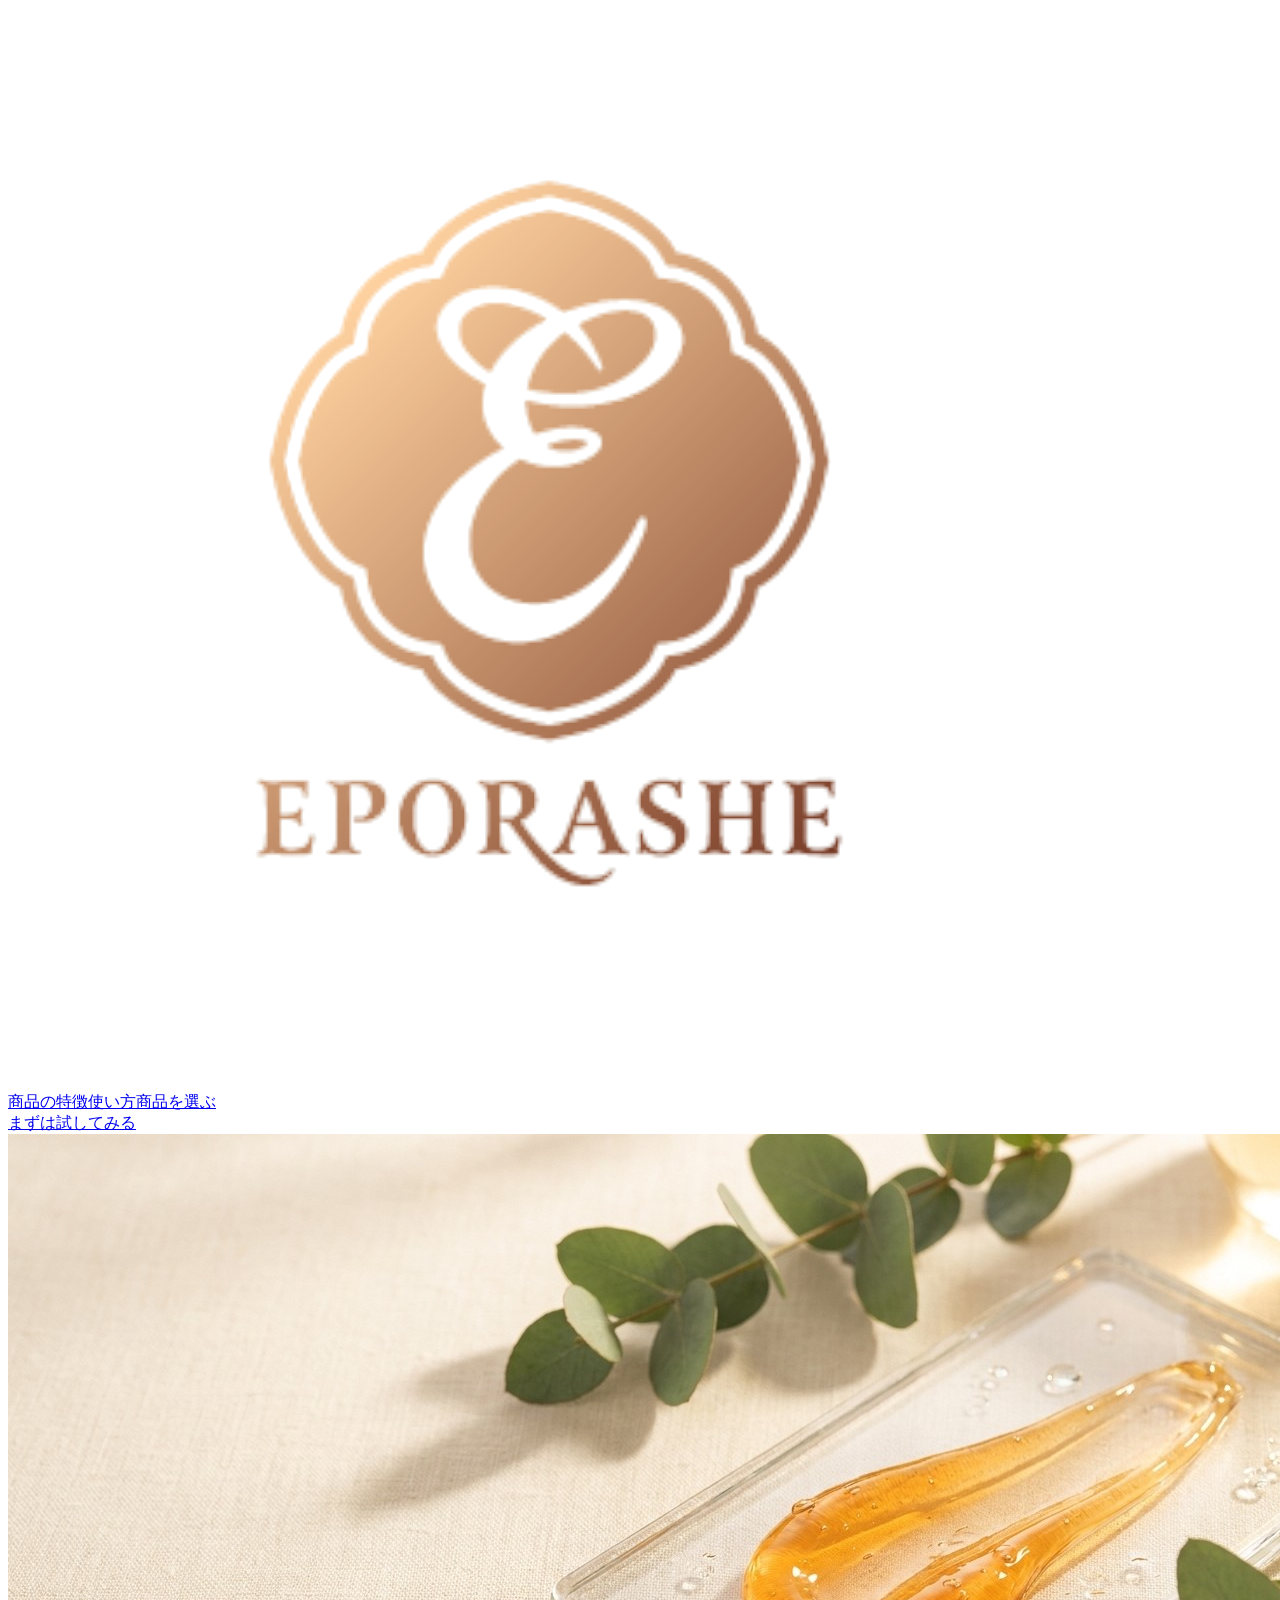
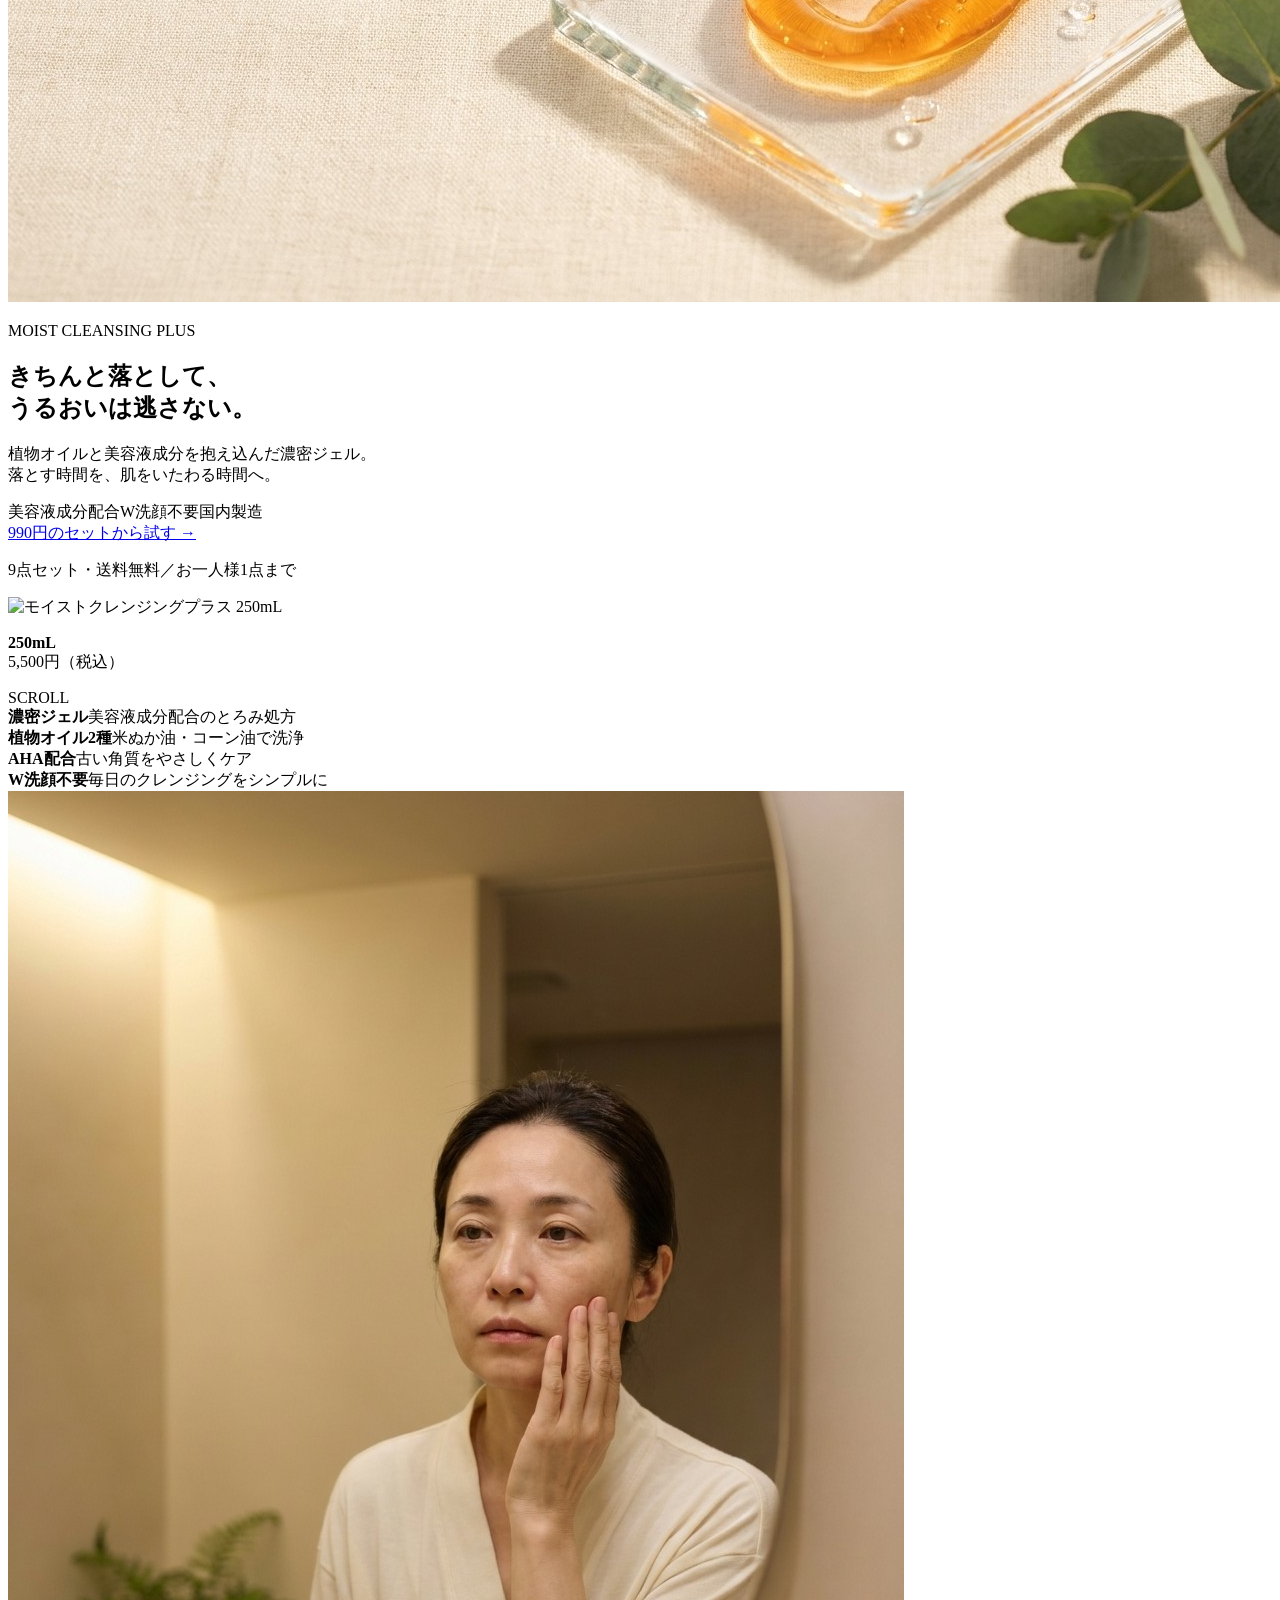
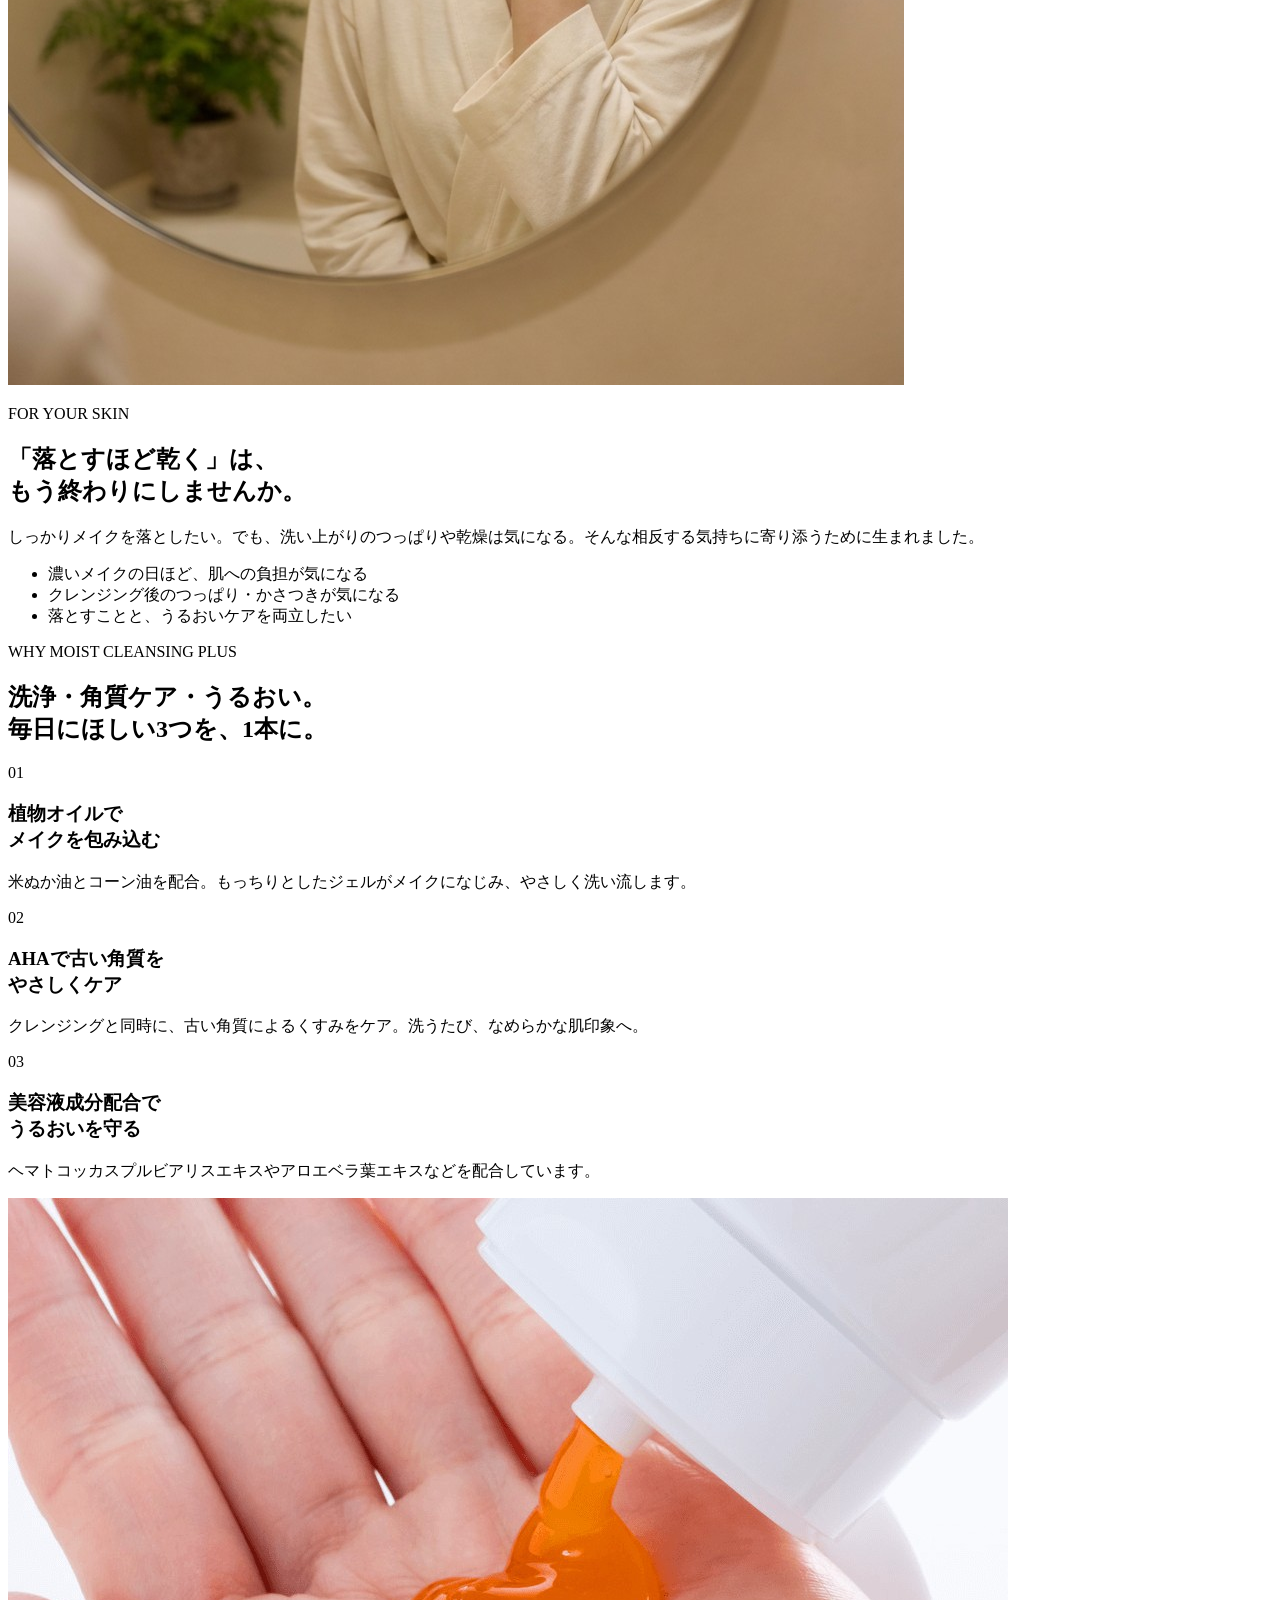
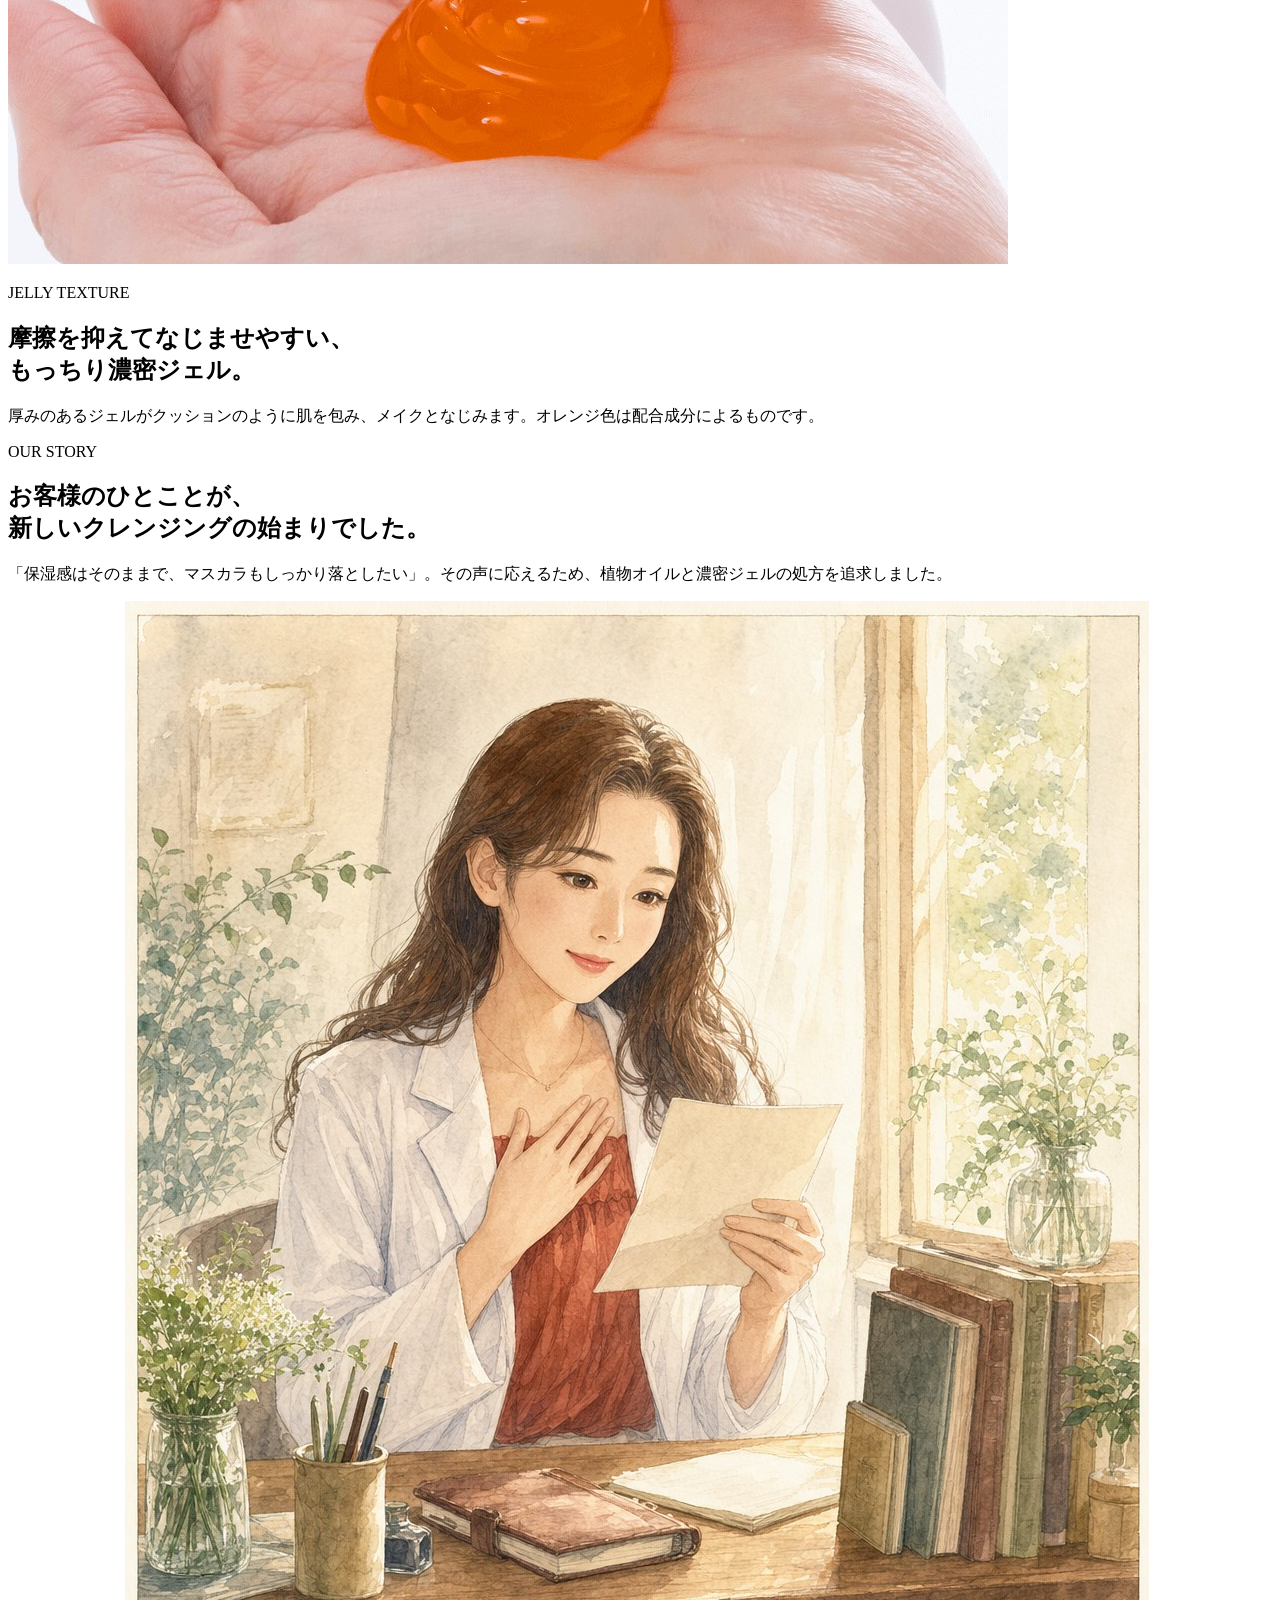
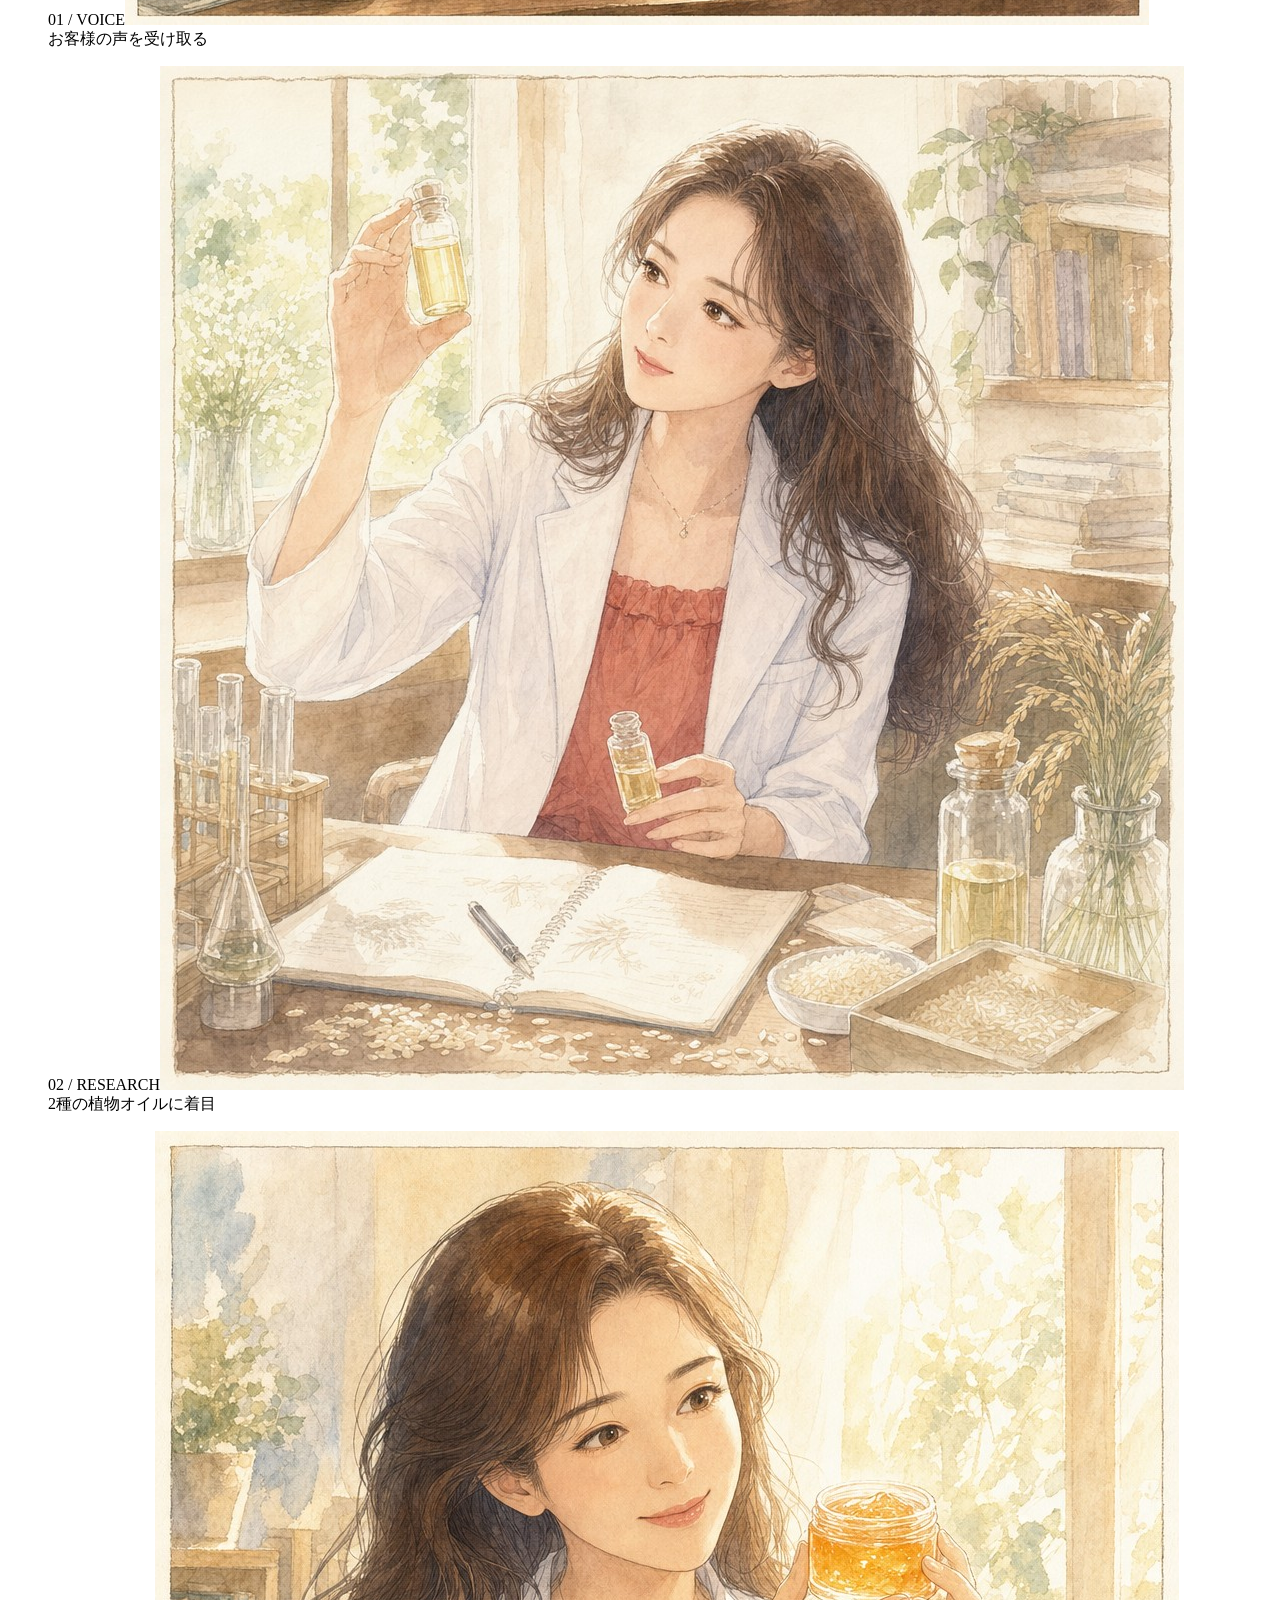
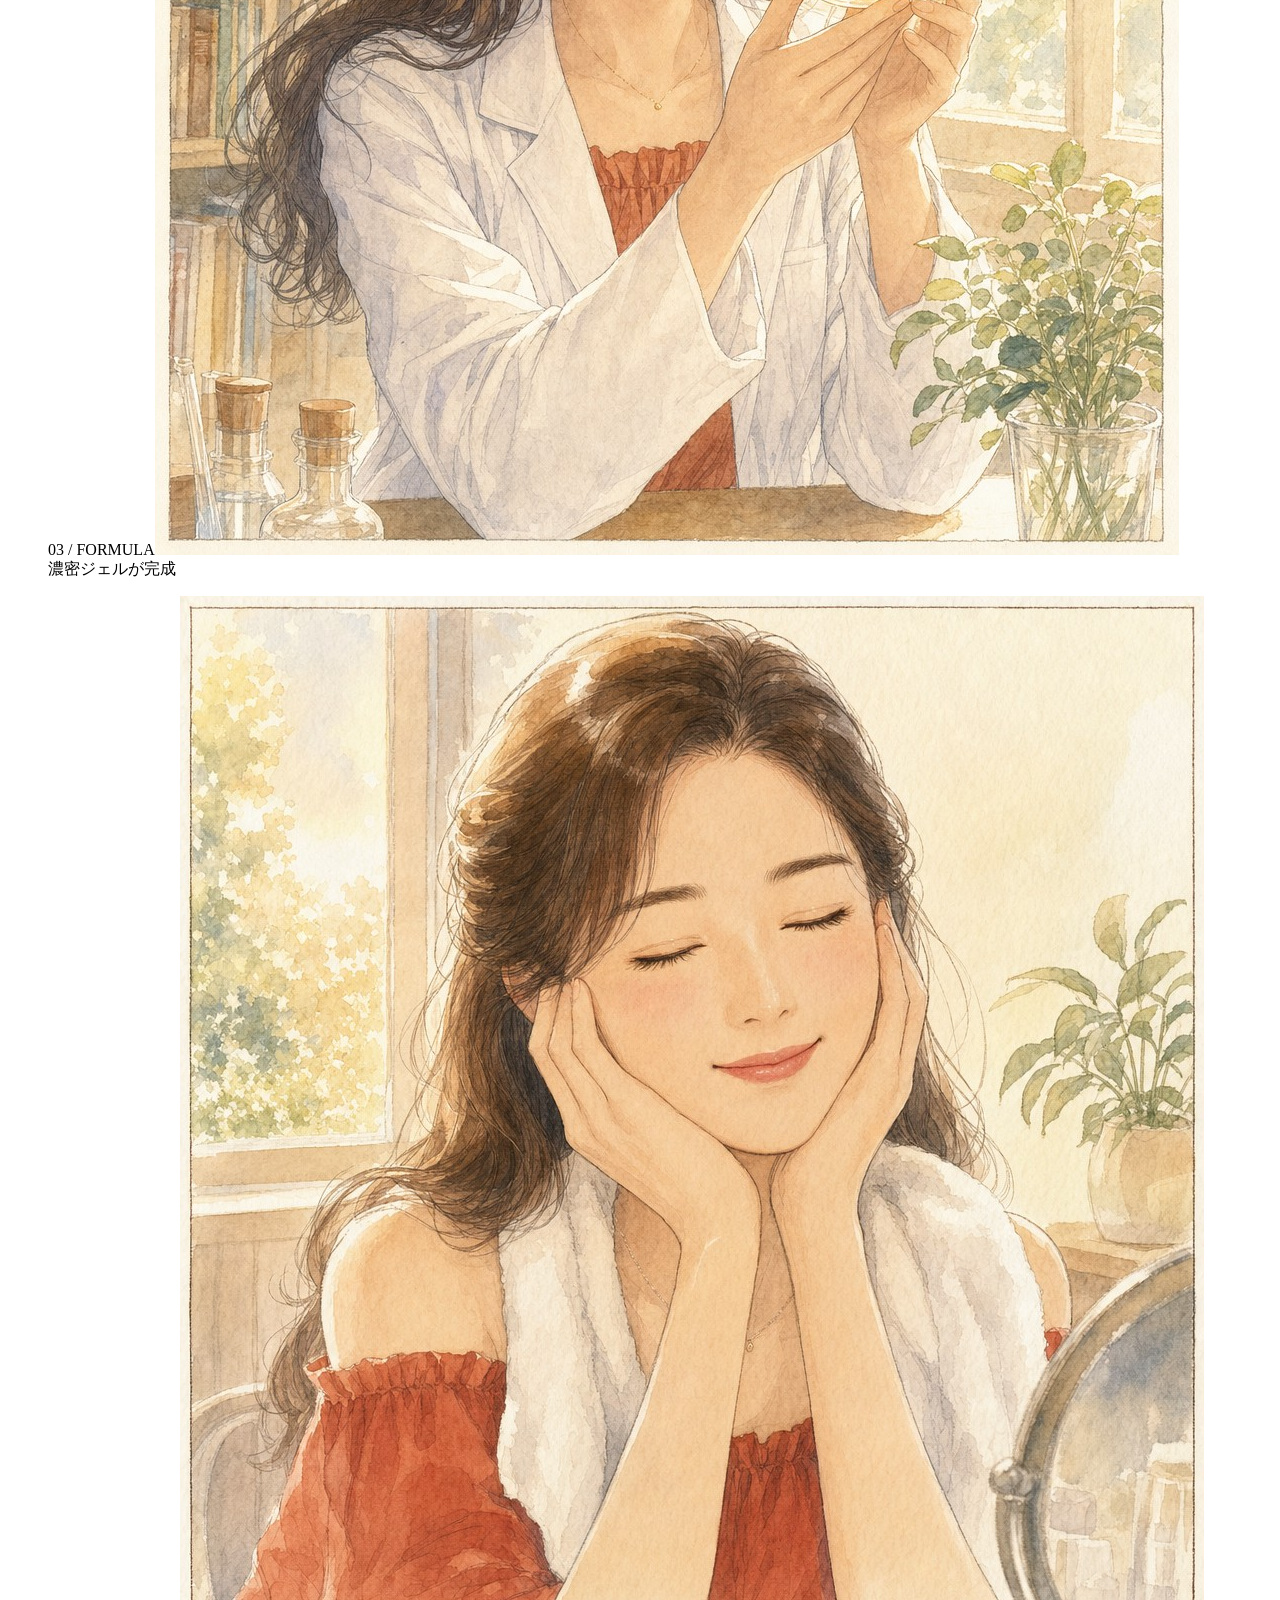
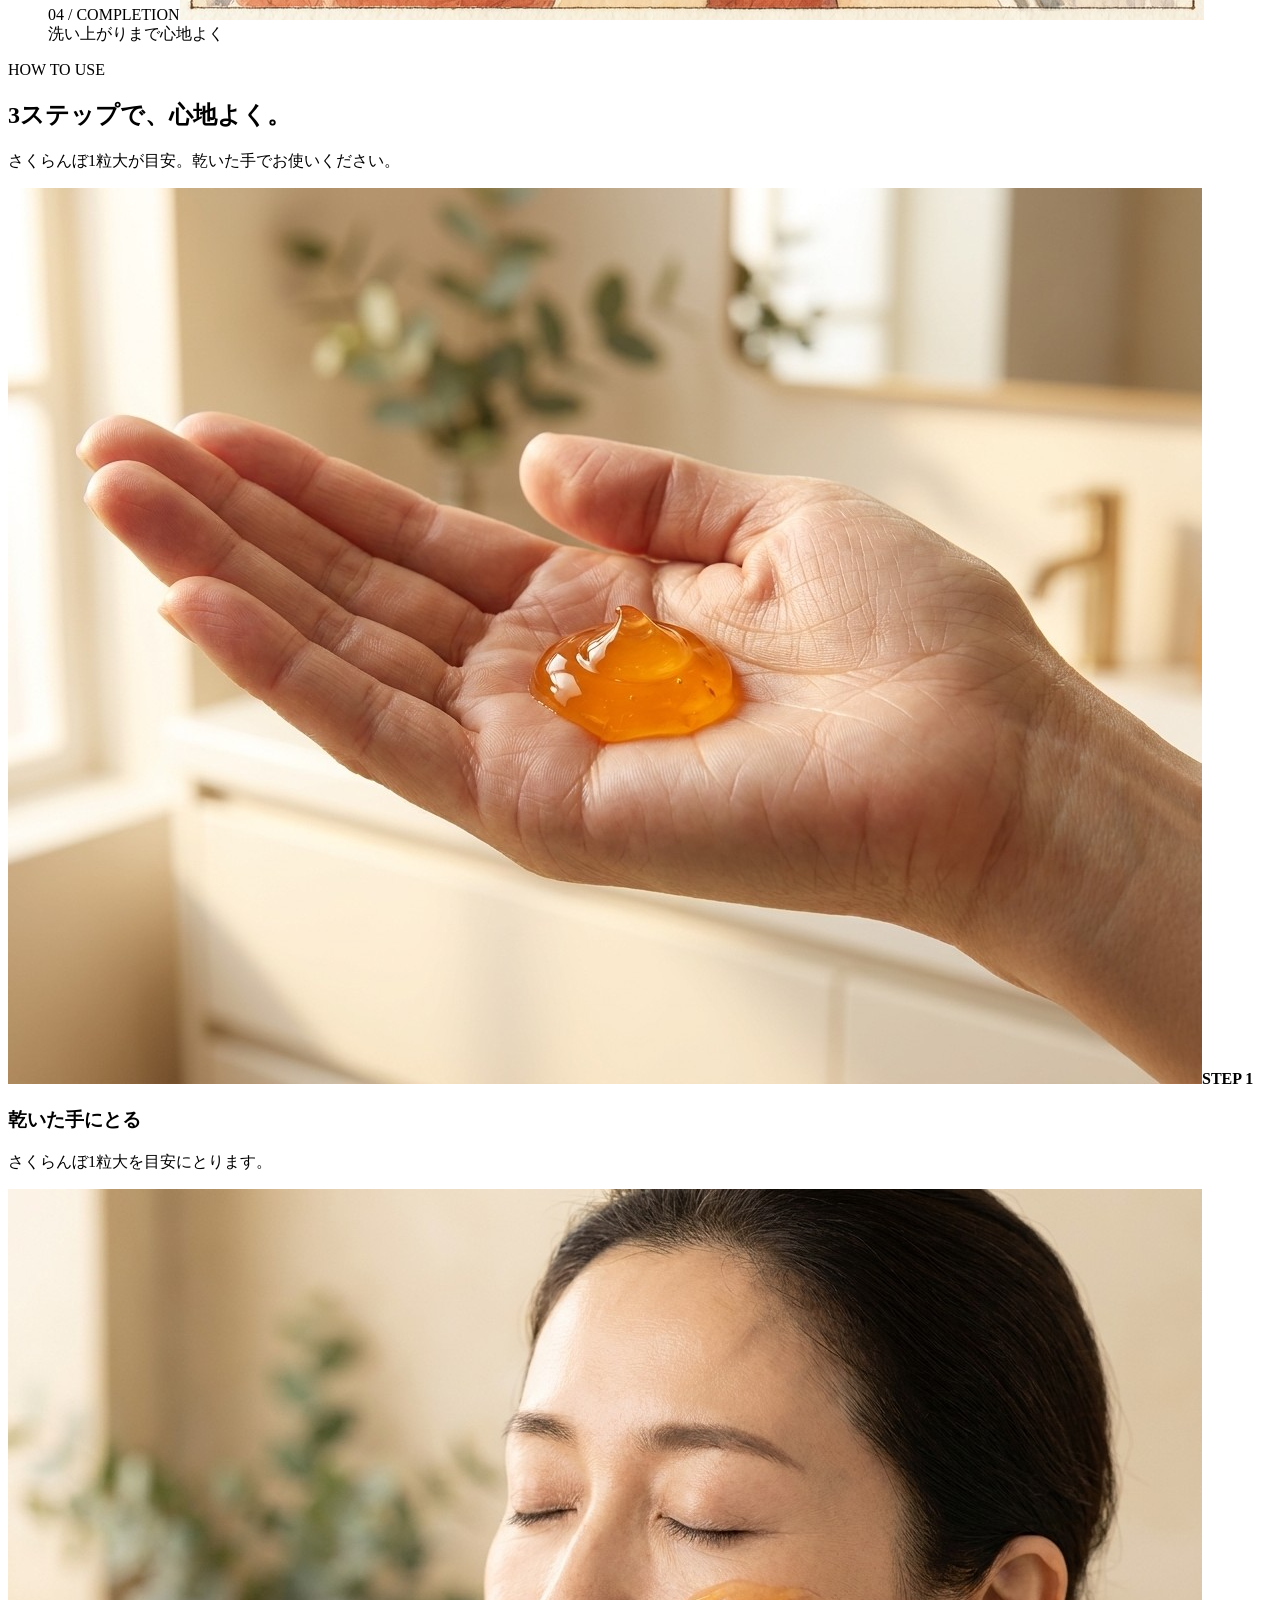
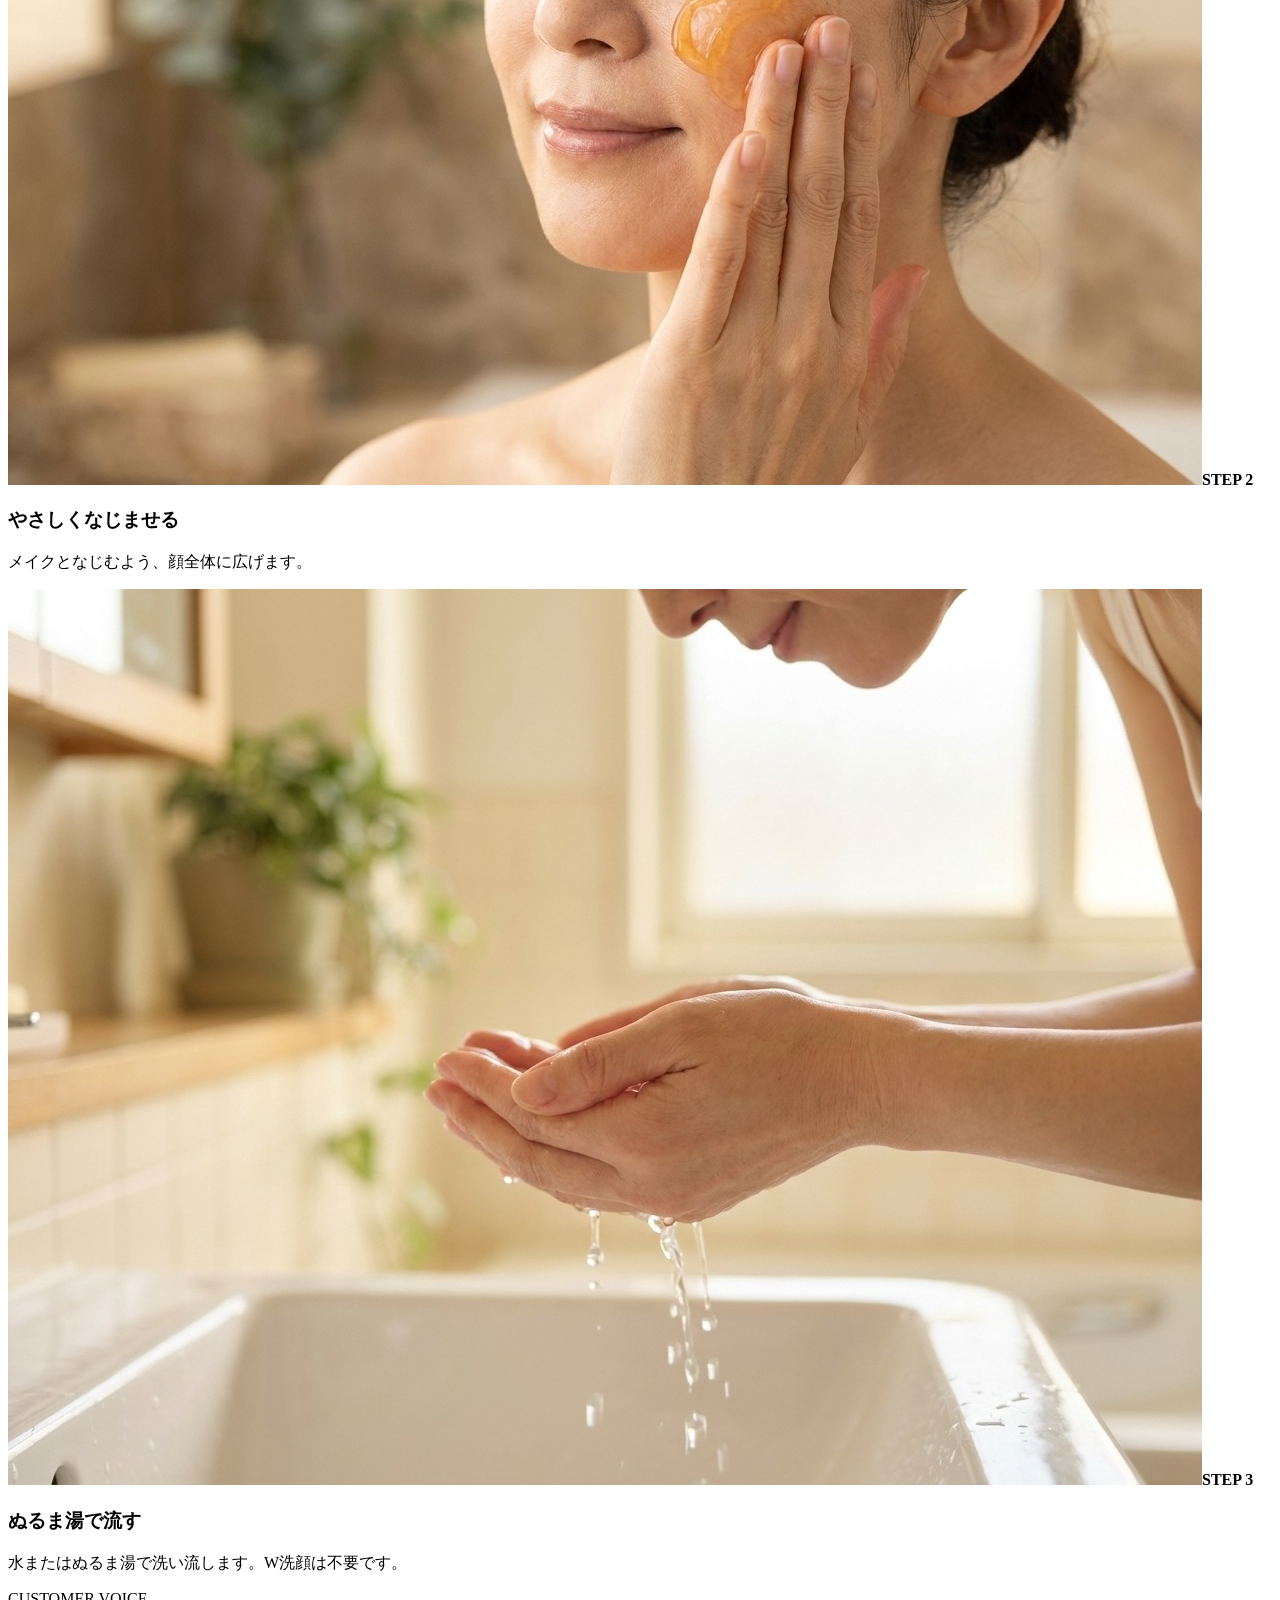
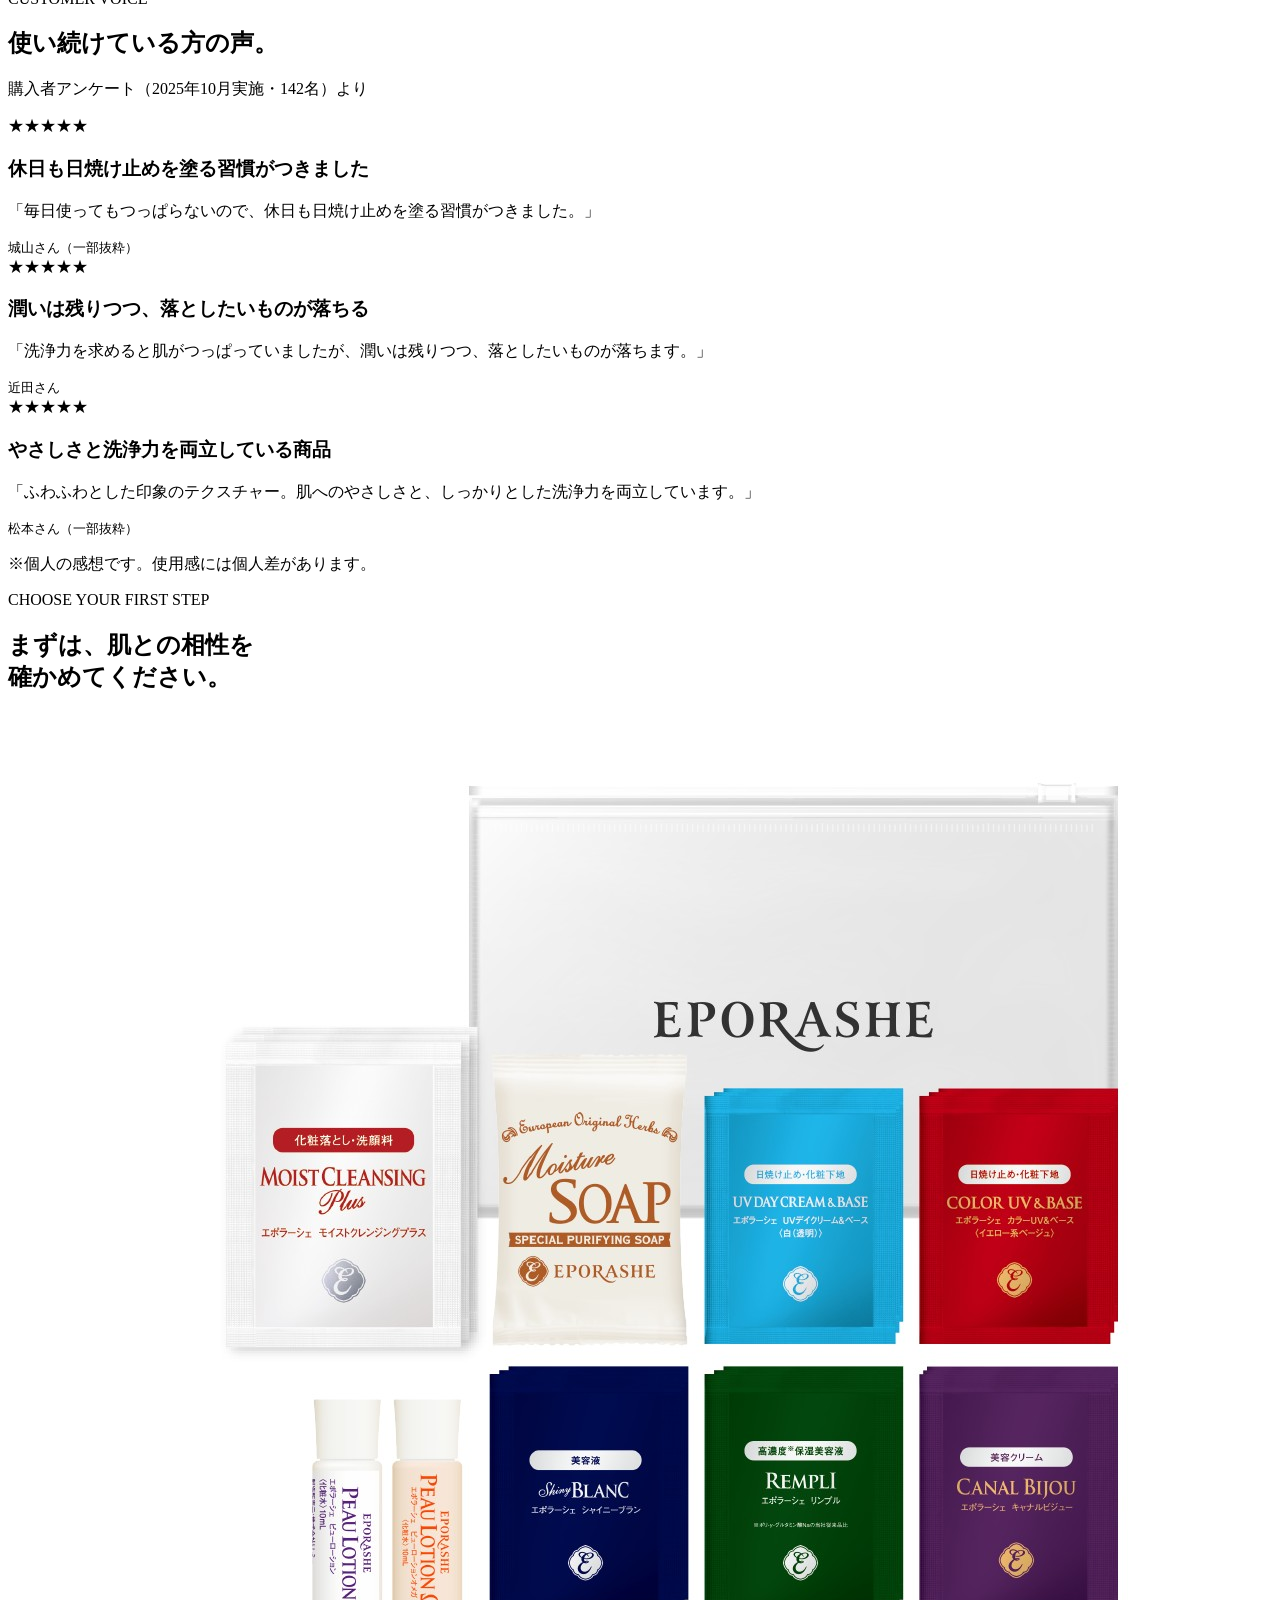
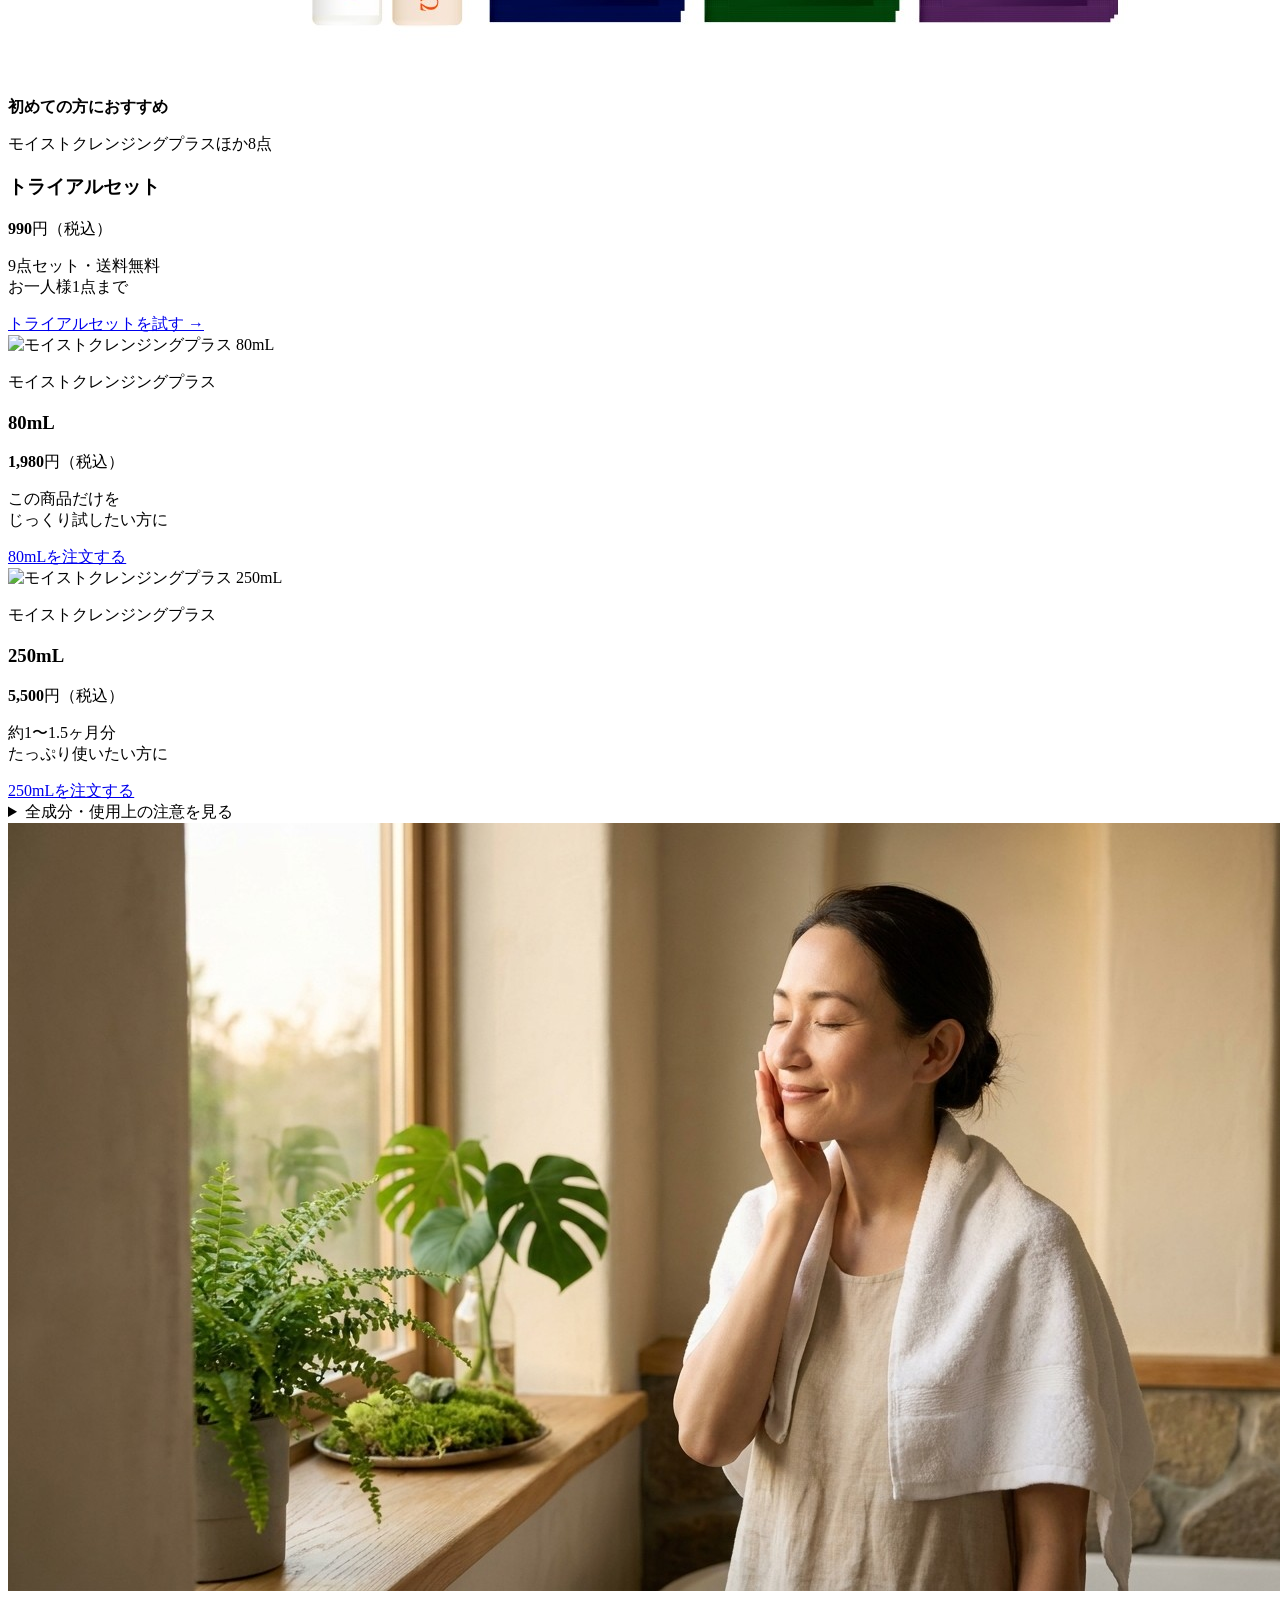
==== commit d014294d: "Update index.html" ====
--- a/index.html
+++ b/index.html
@@ -1,1241 +1,113 @@
-<!DOCTYPE html>
+<!doctype html>
 <html lang="ja">
 <head>
-<!-- ============================================================
-  モイストクレンジングプラスLP / head 編集欄用
-  ※ DOCTYPE・html・head・body タグは含めていません
-============================================================ -->
-
-<meta charset="UTF-8">
-<meta name="viewport" content="width=device-width, initial-scale=1.0">
-
-<title>モイストクレンジングプラス｜植物オイル×美容液成分の濃密ジェル｜エポラーシェ公式</title>
-<meta name="description" content="洗いあがりは、まるでスキンケアのあとのしっとり感。米ぬか油・コーン油の植物オイルとAHAでやさしくメイクオフしながら、美容液成分でうるおいを届ける濃密クレンジングジェル。250mL 5,500円。トライアルセット990円・送料無料あり。">
-
-<link rel="canonical" href="https://example.com/preview">
-
-<!-- OGP -->
-<meta property="og:type" content="product">
-<meta property="og:site_name" content="エポラーシェ">
-<meta property="og:title" content="モイストクレンジングプラス｜植物オイル×美容液成分の濃密ジェル｜エポラーシェ公式">
-<meta property="og:description" content="洗いあがりは、まるでスキンケアのあとのしっとり感。植物オイルとAHAでやさしくメイクオフしながら、うるおいを届けるクレンジングジェル。">
-<meta property="og:image" content="images/ogp.jpg">
-<meta property="og:url" content="https://example.com/preview">
-
-<!-- Twitter Card -->
-<meta name="twitter:card" content="summary_large_image">
-<meta name="twitter:title" content="モイストクレンジングプラス｜植物オイル×美容液成分の濃密ジェル｜エポラーシェ公式">
-<meta name="twitter:description" content="洗いあがりは、まるでスキンケアのあとのしっとり感。植物オイルとAHAでやさしくメイクオフしながら、うるおいを届けるクレンジングジェル。">
-<meta name="twitter:image" content="images/ogp.jpg">
-
-<!-- Web フォント -->
-<link rel="preconnect" href="https://fonts.googleapis.com">
-<link rel="preconnect" href="https://fonts.gstatic.com" crossorigin>
-<link rel="stylesheet" href="https://fonts.googleapis.com/css2?family=Shippori+Mincho:wght@500;600;700&family=Zen+Kaku+Gothic+New:wght@400;500;700&display=swap">
-
-<!-- LP用スタイル -->
-<style>
-/* ============================================================
-   モイストクレンジングプラスLP / style.css
-   全セレクタを .ep-guide-page 配下に限定（ecforce要件）
-============================================================ */
-
-.ep-guide-page{
-  --ivory:#F5F0E8;
-  --paper:#FFFDF9;
-  --ink:#332B22;
-  --ink-soft:#6B5F4C;
-  --ink-mist:#8C8067;
-  --gold:#C0A268;
-  --gold-light:#E8DCC2;
-  --gold-pale:#F2EBDC;
-  --gold-deep:#9C7D47;
-  --green:#2E4A3A;
-  --green-deep:#20342A;
-  --green-soft:#4F6B58;
-  --green-pale:#E4EBE4;
-
-  font-family:'Zen Kaku Gothic New',sans-serif;
-  background:var(--ivory);
-  color:var(--ink);
-  line-height:2;
-  font-size:16px;
-  -webkit-font-smoothing:antialiased;
-  overflow-x:hidden;
-}
-.ep-guide-page *{box-sizing:border-box;}
-.ep-guide-page img{max-width:100%;display:block;}
-:where(.ep-guide-page) a{color:inherit;}
-.ep-guide-page ul,.ep-guide-page dl{list-style:none;margin:0;padding:0;}
-
-.ep-serif{font-family:'Shippori Mincho',serif;}
-.ep-container{max-width:1100px;margin:0 auto;padding:0 24px;}
-.ep-container-narrow{max-width:860px;margin:0 auto;padding:0 24px;}
-.ep-sec{padding:92px 0;}
-.ep-center{text-align:center;}
-.ep-right{text-align:right;}
-
-.ep-eyebrow{
-  font-size:12px;letter-spacing:.36em;color:var(--gold-deep);
-  margin-bottom:16px;text-transform:uppercase;
-}
-.ep-h2{
-  font-family:'Shippori Mincho',serif;
-  font-size:clamp(24px,3.6vw,36px);
-  font-weight:600;letter-spacing:.07em;line-height:1.75;
-  margin:0 0 18px;
-}
-.ep-h3{
-  font-family:'Shippori Mincho',serif;
-  font-size:17px;font-weight:600;letter-spacing:.04em;line-height:1.7;
-  margin:0 0 10px;
-}
-.ep-sec-head{
-  display:flex;justify-content:space-between;align-items:flex-end;gap:40px;
-  flex-wrap:wrap;margin-bottom:48px;
-}
-.ep-sec-head p{color:var(--ink-soft);max-width:30em;font-size:14.5px;line-height:2;}
-.ep-note{font-size:12.5px;color:var(--ink-mist);}
-
-.ep-btn{
-  display:inline-block;font-family:'Shippori Mincho',serif;
-  font-size:15.5px;letter-spacing:.16em;padding:17px 46px;
-  text-decoration:none;transition:all .25s ease;text-align:center;
-}
-.ep-btn-primary{background:var(--green-deep);color:#fff;}
-.ep-btn-primary:hover{background:var(--gold-deep);}
-.ep-btn-line{background:transparent;border:1px solid var(--gold-deep);color:var(--ink);}
-.ep-btn-line:hover{background:var(--gold-deep);color:#fff;}
-.ep-btn:focus-visible{outline:3px solid var(--gold);outline-offset:2px;}
-
-/* ======== ヘッダー ======== */
-.ep-header{
-  position:fixed;top:0;left:0;right:0;z-index:100;
-  padding:14px 0;background:rgba(32,52,42,.0);
-  transition:background .3s ease;
-}
-.ep-header.is-scrolled{background:rgba(32,52,42,.94);}
-.ep-header-inner{
-  max-width:1100px;margin:0 auto;padding:0 24px;
-  display:flex;align-items:center;justify-content:space-between;
-}
-.ep-header-logo img{height:34px;width:auto;}
-.ep-burger{
-  width:40px;height:32px;background:none;border:none;cursor:pointer;
-  display:flex;flex-direction:column;justify-content:space-between;padding:4px 2px;
-}
-.ep-burger span{display:block;height:1.5px;width:100%;background:#fff;}
-
-/* ======== ドロワー ======== */
-.ep-drawer-overlay{
-  position:fixed;inset:0;background:rgba(20,28,22,.5);z-index:150;
-  opacity:0;visibility:hidden;transition:opacity .3s ease;
-}
-.ep-drawer-overlay.is-open{opacity:1;visibility:visible;}
-.ep-drawer{
-  position:fixed;top:0;right:0;bottom:0;width:min(320px,84vw);
-  background:var(--green-deep);color:var(--ivory);z-index:160;
-  padding:70px 34px 34px;transform:translateX(100%);transition:transform .32s ease;
-  overflow-y:auto;
-}
-.ep-drawer.is-open{transform:translateX(0);}
-.ep-drawer-close{
-  position:absolute;top:20px;right:24px;background:none;border:none;
-  color:#fff;font-size:26px;cursor:pointer;line-height:1;
-}
-.ep-drawer-nav li{border-bottom:1px solid rgba(255,255,255,.14);}
-.ep-drawer-nav a{
-  display:block;padding:16px 2px;font-size:14.5px;letter-spacing:.06em;
-  text-decoration:none;color:var(--ivory);
-}
-.ep-drawer-cta{color:var(--gold-light) !important;font-family:'Shippori Mincho',serif;}
-.ep-drawer-tel{margin-top:30px;font-size:12.5px;color:#D8E0DA;line-height:1.9;}
-.ep-drawer-tel a{font-family:'Shippori Mincho',serif;font-size:19px;color:#fff;display:block;margin:6px 0;}
-
-/* ======== ヒーロー ======== */
-.ep-hero{position:relative;min-height:92vh;display:flex;align-items:center;background:var(--green-deep);overflow:hidden;}
-.ep-hero-media{position:absolute;inset:0;}
-.ep-hero-media img{width:100%;height:100%;object-fit:cover;opacity:.94;}
-.ep-hero::after{
-  content:"";position:absolute;inset:0;
-  background:linear-gradient(100deg,rgba(20,30,24,.72) 0%,rgba(20,30,24,.42) 44%,rgba(20,30,24,.06) 100%);
-}
-.ep-hero-inner{position:relative;z-index:2;padding:132px 24px 96px;color:var(--ivory);width:100%;}
-.ep-hero-brand{font-size:12px;letter-spacing:.44em;color:var(--gold-light);margin-bottom:26px;}
-.ep-hero-title{
-  font-family:'Shippori Mincho',serif;
-  font-size:clamp(28px,4.8vw,48px);font-weight:600;line-height:1.7;letter-spacing:.06em;
-  margin-bottom:26px;
-}
-.ep-l{display:inline-block;}
-.ep-hero-title em{font-style:normal;color:var(--gold-light);}
-.ep-hero-lead{font-size:clamp(14px,1.5vw,16px);color:#EBE6DA;max-width:32em;line-height:2.1;margin-bottom:32px;}
-.ep-hero-badges{display:flex;flex-wrap:wrap;gap:10px;margin-bottom:38px;}
-.ep-badge{
-  font-size:12px;letter-spacing:.06em;padding:7px 16px;
-  border:1px solid rgba(232,220,194,.5);color:var(--gold-light);
-}
-.ep-hero-actions{display:flex;flex-direction:column;align-items:flex-start;gap:16px;margin-bottom:26px;}
-.ep-hero-textlink{font-size:13.5px;letter-spacing:.04em;text-decoration:underline;color:#EDE7D8;}
-.ep-hero-proof{font-size:13px;color:var(--gold-light);letter-spacing:.03em;}
-
-/* ======== クイック値バー ======== */
-.ep-quick{background:var(--paper);border-bottom:1px solid var(--gold-light);}
-.ep-quick-grid{
-  display:grid;grid-template-columns:repeat(4,1fr);gap:0;
-  padding:30px 24px;
-}
-.ep-quick-item{
-  text-align:center;padding:0 14px;border-left:1px solid var(--gold-light);
-}
-.ep-quick-item:first-child{border-left:none;}
-.ep-quick-item strong{
-  display:block;font-family:'Shippori Mincho',serif;font-size:clamp(18px,2vw,22px);
-  color:var(--green-deep);margin-bottom:6px;
-}
-.ep-quick-item span{font-size:12px;color:var(--ink-soft);letter-spacing:.02em;}
-
-/* ======== 共感 ======== */
-.ep-empathy{background:var(--paper);}
-.ep-empathy-grid{display:grid;grid-template-columns:1fr 1fr;gap:60px;align-items:center;}
-.ep-checklist{margin:24px 0 30px;}
-.ep-check{
-  font-family:'Shippori Mincho',serif;font-size:16.5px;line-height:1.85;
-  padding:15px 0 15px 28px;position:relative;border-bottom:1px solid var(--gold-light);
-  color:var(--ink-soft);
-}
-.ep-check::before{content:"—";position:absolute;left:0;color:var(--gold-deep);}
-.ep-empathy-close{font-family:'Shippori Mincho',serif;font-size:18px;line-height:2;color:var(--ink);}
-.ep-empathy-image{position:relative;}
-.ep-empathy-image img{width:100%;height:480px;object-fit:cover;}
-.ep-empathy-image::after{
-  content:"";position:absolute;top:16px;left:16px;right:-16px;bottom:-16px;
-  border:1px solid var(--gold);z-index:-1;
-}
-
-/* ======== 4コマ漫画 ======== */
-.ep-manga{background:var(--ivory);}
-.ep-manga-grid{display:grid;grid-template-columns:repeat(4,1fr);gap:20px;}
-.ep-manga-item{margin:0;}
-.ep-manga-frame{
-  position:relative;width:100%;padding-top:100%;overflow:hidden;
-  border:1px solid var(--gold-light);background:var(--paper);
-}
-.ep-manga-frame img{
-  position:absolute;top:0;left:0;width:100%;height:100%;
-  object-fit:cover;border:none;
-}
-.ep-manga-item figcaption{font-size:12.5px;color:var(--ink-soft);line-height:1.85;margin-top:12px;}
-
-/* ======== 選ばれる理由 ======== */
-.ep-reasons{background:var(--paper);}
-.ep-reason-grid{display:grid;grid-template-columns:repeat(3,1fr);gap:44px;}
-.ep-reason-card{border-top:2px solid var(--gold-deep);padding-top:22px;}
-.ep-reason-icon{
-  display:flex;align-items:center;justify-content:center;
-  width:44px;height:44px;border-radius:50%;background:var(--green-pale);
-  color:var(--green-deep);margin-bottom:16px;
-}
-.ep-reason-icon svg{width:22px;height:22px;}
-.ep-reason-num{font-size:11.5px;letter-spacing:.2em;color:var(--gold-deep);margin-bottom:14px;}
-.ep-reason-value{
-  font-family:'Shippori Mincho',serif;font-size:clamp(30px,4vw,40px);
-  font-weight:700;color:var(--green-deep);line-height:1.2;margin-bottom:14px;
-}
-.ep-reason-value small{font-size:16px;font-weight:600;margin-left:2px;}
-.ep-reason-card p{font-size:14px;color:var(--ink-soft);line-height:2;}
-
-/* ======== 独自性 / 逆説 ======== */
-.ep-compare{background:var(--green-deep);color:var(--ivory);}
-.ep-compare .ep-eyebrow{color:var(--gold-light);}
-.ep-compare .ep-h2{color:#fff;}
-.ep-compare .ep-sec-head p{color:#D8E0DA;}
-.ep-compare-grid{
-  display:grid;grid-template-columns:1fr 1fr;gap:1px;
-  background:var(--gold-deep);border:1px solid var(--gold-deep);margin-top:8px;
-}
-.ep-compare-card{background:var(--green-deep);padding:38px 32px;}
-.ep-compare-card.ep-featured{background:#324F3F;}
-.ep-compare-label{font-size:11px;letter-spacing:.2em;color:#C9D6CC;margin-bottom:8px;}
-.ep-compare-card.ep-featured .ep-compare-label{color:var(--gold-light);}
-.ep-compare-card .ep-h3{color:#fff;}
-.ep-compare-card p{font-size:14px;color:#DCE3DA;line-height:2;}
-.ep-flow{display:flex;gap:6px;align-items:center;margin:18px 0 20px;height:20px;}
-.ep-dot{width:9px;height:9px;border-radius:50%;background:#8FA79A;opacity:.8;}
-.ep-featured .ep-dot{width:12px;height:12px;background:var(--gold-light);opacity:1;}
-.ep-link{width:9px;height:2px;background:var(--gold);}
-.ep-compare-note{
-  font-family:'Shippori Mincho',serif;font-size:15.5px;line-height:2;
-  color:#E7EDE4;margin-top:30px;max-width:36em;
-}
-.ep-proof{margin-top:36px;}
-.ep-proof img{width:100%;height:340px;object-fit:cover;}
-.ep-proof figcaption{font-size:12.5px;color:#C9D6CC;margin-top:12px;line-height:1.85;}
-
-/* ======== 開発ストーリー ======== */
-.ep-story{background:var(--paper);}
-.ep-story-grid{display:grid;grid-template-columns:340px 1fr;gap:64px;align-items:start;}
-.ep-story-photo{position:sticky;top:60px;}
-.ep-story-photo img{width:100%;height:440px;object-fit:cover;}
-.ep-story-photo figcaption{font-size:12px;letter-spacing:.2em;color:var(--gold-deep);margin-top:12px;text-align:center;}
-.ep-timeline{margin:26px 0 30px;}
-.ep-timeline-item{
-  display:grid;grid-template-columns:76px 1fr;gap:22px;
-  padding:20px 0;border-bottom:1px solid var(--gold-light);
-}
-.ep-timeline-item:first-child{border-top:1px solid var(--gold-light);}
-.ep-timeline-year{font-family:'Shippori Mincho',serif;font-size:14px;color:var(--gold-deep);letter-spacing:.06em;padding-top:2px;}
-.ep-timeline-item p{font-size:14px;color:var(--ink-soft);line-height:1.95;}
-.ep-story-quote{
-  font-family:'Shippori Mincho',serif;font-size:16.5px;line-height:2;color:var(--ink);
-  border-left:2px solid var(--gold);padding-left:22px;margin-top:8px;
-}
-
-/* ======== 使い方 ======== */
-.ep-howto{background:var(--ivory);}
-.ep-howto-grid{display:grid;grid-template-columns:repeat(3,1fr);gap:26px;}
-.ep-how-card{background:var(--paper);border:1px solid var(--gold-light);}
-.ep-how-card img{width:100%;height:200px;object-fit:cover;}
-.ep-how-body{padding:22px 22px 26px;}
-.ep-kicker{font-family:'Shippori Mincho',serif;font-size:11.5px;letter-spacing:.3em;color:var(--gold-deep);margin-bottom:10px;}
-.ep-how-body p{font-size:13.5px;color:var(--ink-soft);line-height:1.95;}
-
-/* ======== お客様の声 ======== */
-.ep-voices{background:var(--paper);}
-.ep-voice-grid{display:grid;grid-template-columns:repeat(3,1fr);gap:24px;margin-bottom:8px;}
-.ep-voice{background:var(--ivory);padding:30px 26px;border-top:2px solid var(--gold);display:flex;flex-direction:column;}
-.ep-stars{color:var(--gold-deep);letter-spacing:2px;font-size:13px;margin-bottom:10px;}
-.ep-voice p{font-size:14px;color:var(--ink-soft);line-height:2;flex:1;}
-.ep-voice-meta{font-size:12px;color:var(--ink-mist);margin-top:18px;letter-spacing:.03em;}
-.ep-trust{
-  display:flex;justify-content:center;margin-top:52px;
-  border-top:1px solid var(--gold-light);border-bottom:1px solid var(--gold-light);
-}
-.ep-trust-item{flex:1;text-align:center;padding:28px 16px;border-left:1px solid var(--gold-light);}
-.ep-trust-item:first-child{border-left:none;}
-.ep-trust-item strong{display:block;font-family:'Shippori Mincho',serif;font-size:16px;letter-spacing:.08em;margin-bottom:6px;}
-.ep-trust-item span{font-size:12px;color:var(--ink-mist);line-height:1.8;}
-.ep-midcta{text-align:center;margin-top:52px;}
-.ep-microcopy{font-size:12.5px;color:var(--ink-mist);margin-top:14px;}
-
-/* ======== コスパ ======== */
-.ep-cost{background:var(--green-deep);color:var(--ivory);text-align:center;}
-.ep-cost .ep-eyebrow{color:var(--gold-light);}
-.ep-cost .ep-h2{color:#fff;}
-.ep-cost-value{
-  font-family:'Shippori Mincho',serif;font-size:clamp(40px,6vw,64px);
-  color:var(--gold-light);font-weight:700;line-height:1.3;margin:10px 0 16px;
-}
-.ep-cost-value small{font-size:18px;font-weight:600;}
-.ep-cost p{color:#DCE3DA;max-width:34em;margin:0 auto;font-size:14.5px;}
-
-/* ======== 向き不向き ======== */
-.ep-fit{background:var(--paper);}
-.ep-fit-grid{display:grid;grid-template-columns:1fr 1fr;gap:1px;background:var(--gold-light);border:1px solid var(--gold-light);margin-top:8px;}
-.ep-fit-card{background:var(--paper);padding:34px 30px;}
-.ep-fit-card.ep-good{background:var(--gold-pale);}
-.ep-fit-head{display:flex;align-items:center;gap:14px;margin-bottom:22px;}
-.ep-fit-head .ep-h3{margin:0;}
-.ep-fit-mark{
-  flex:none;width:34px;height:34px;border-radius:50%;
-  display:flex;align-items:center;justify-content:center;
-  font-family:'Shippori Mincho',serif;font-size:16px;font-weight:700;
-}
-.ep-mark-no{background:#E7D9D3;color:#9C6248;}
-.ep-mark-yes{background:var(--gold-deep);color:#fff;}
-.ep-fit-list li{
-  font-size:14px;color:var(--ink-soft);line-height:1.9;
-  display:flex;gap:10px;margin-bottom:14px;
-}
-.ep-fit-list li:last-child{margin-bottom:0;}
-.ep-fit-icon{
-  flex:none;width:20px;height:20px;border-radius:50%;
-  display:flex;align-items:center;justify-content:center;
-  font-size:11px;font-weight:700;margin-top:2px;
-}
-.ep-icon-no{background:#E7D9D3;color:#9C6248;}
-.ep-icon-yes{background:var(--gold-deep);color:#fff;}
-.ep-note.ep-right{margin-top:22px;}
-
-/* ======== 成分 ======== */
-.ep-spec{background:var(--ivory);}
-.ep-spec-stats{
-  display:grid;grid-template-columns:repeat(3,1fr);gap:0;
-  background:var(--paper);border:1px solid var(--gold-light);margin-top:6px;
-}
-.ep-spec-stat{text-align:center;padding:26px 16px;border-left:1px solid var(--gold-light);}
-.ep-spec-stat:first-child{border-left:none;}
-.ep-spec-stat strong{
-  display:block;font-family:'Shippori Mincho',serif;font-size:clamp(18px,2.2vw,24px);
-  color:var(--green-deep);margin-bottom:8px;
-}
-.ep-spec-stat strong small{font-size:13px;font-weight:500;}
-.ep-spec-stat span{font-size:12px;color:var(--ink-mist);}
-.ep-spec-badges{display:flex;flex-wrap:wrap;gap:10px;margin-top:22px;}
-.ep-spec-badge{
-  font-size:12.5px;letter-spacing:.04em;color:var(--green-deep);
-  background:var(--green-pale);border:1px solid var(--green-soft);
-  padding:8px 18px;
-}
-.ep-ingredients{margin-top:26px;border-top:1px solid var(--gold-light);}
-.ep-ingredients summary{
-  padding:18px 30px 18px 4px;cursor:pointer;list-style:none;position:relative;
-  font-size:13.5px;letter-spacing:.05em;color:var(--gold-deep);
-}
-.ep-ingredients summary::-webkit-details-marker{display:none;}
-.ep-ingredients summary::after{content:"＋";position:absolute;right:4px;top:18px;color:var(--gold-deep);}
-.ep-ingredients[open] summary::after{content:"−";}
-.ep-ingredients p{
-  font-size:12.5px;color:var(--ink-mist);line-height:2.1;
-  padding:0 4px 22px;
-}
-.ep-caution{
-  margin-top:20px;padding:22px 24px;background:var(--gold-pale);
-  font-size:13px;color:var(--ink-soft);line-height:2;
-}
-
-/* ======== 商品ラインナップ ======== */
-.ep-offer{background:var(--paper);}
-.ep-offer-lead{text-align:center;color:var(--ink-soft);font-size:14.5px;margin-bottom:40px;}
-.ep-offer-grid{
-  display:grid;grid-template-columns:repeat(auto-fit,minmax(230px,1fr));gap:24px;margin-bottom:44px;
-}
-.ep-offer-card{
-  background:var(--ivory);border:1px solid var(--gold-light);padding:34px 26px;
-  text-align:center;position:relative;display:flex;flex-direction:column;
-}
-.ep-offer-card.ep-trial{border:1px solid var(--gold-deep);}
-.ep-ribbon{
-  position:absolute;top:-13px;left:50%;transform:translateX(-50%);
-  background:var(--gold-deep);color:#fff;font-size:11.5px;letter-spacing:.14em;
-  padding:5px 16px;white-space:nowrap;
-}
-.ep-offer-img{width:100%;height:170px;object-fit:contain;margin-bottom:20px;}
-.ep-offer-name{font-size:12px;color:var(--ink-mist);letter-spacing:.03em;margin-bottom:4px;}
-.ep-offer-plan{font-family:'Shippori Mincho',serif;font-size:16px;letter-spacing:.1em;color:var(--gold-deep);margin-bottom:12px;}
-.ep-offer-price{font-family:'Shippori Mincho',serif;font-size:clamp(26px,3vw,34px);font-weight:700;line-height:1.3;}
-.ep-offer-price small{font-size:13px;font-weight:500;}
-.ep-offer-sub{font-size:12px;color:var(--ink-mist);margin:6px 0 20px;}
-.ep-offer-list{font-size:13px;color:var(--ink-soft);line-height:2;margin-bottom:22px;text-align:left;padding:0 4px;flex:1;}
-.ep-offer-list li{padding-left:16px;position:relative;}
-.ep-offer-list li::before{content:"・";position:absolute;left:0;}
-.ep-micro{font-size:11.5px;color:var(--ink-mist);margin-top:12px;}
-.ep-teiki{max-width:640px;margin:0 auto;background:var(--green-pale);padding:28px 30px;font-size:14px;color:var(--ink-soft);line-height:2.05;}
-.ep-teiki .ep-h3{color:var(--green-deep);}
-.ep-teiki a{display:inline-block;margin-top:12px;font-size:13.5px;color:var(--gold-deep);text-decoration:none;border-bottom:1px solid var(--gold);padding-bottom:2px;}
-.ep-teiki a:hover{color:var(--ink);}
-.ep-tel{margin-top:44px;text-align:center;font-size:13.5px;color:var(--ink-soft);}
-.ep-tel a{font-family:'Shippori Mincho',serif;font-size:26px;letter-spacing:.05em;color:var(--ink);display:block;margin:8px 0 4px;text-decoration:none;}
-
-/* ======== フォーム導入見出し ======== */
-.ep-formlead{background:var(--green-deep);color:var(--ivory);}
-.ep-formlead .ep-eyebrow{color:var(--gold-light);}
-.ep-formlead .ep-h2{color:#fff;}
-.ep-formlead-text{color:#DCE3DA;font-size:14px;}
-
-/* ======== Q&A ======== */
-.ep-faq{background:var(--paper);}
-.ep-qa{border-bottom:1px solid var(--gold-light);}
-.ep-qa:first-of-type{border-top:1px solid var(--gold-light);}
-.ep-qa summary{
-  font-family:'Shippori Mincho',serif;font-size:15.5px;padding:22px 36px 22px 40px;
-  cursor:pointer;position:relative;letter-spacing:.03em;list-style:none;
-}
-.ep-qa summary::-webkit-details-marker{display:none;}
-.ep-qa summary::before{content:"Q";position:absolute;left:2px;top:22px;font-family:'Shippori Mincho',serif;color:var(--gold-deep);font-weight:700;}
-.ep-qa summary::after{content:"＋";position:absolute;right:6px;top:22px;color:var(--gold-deep);transition:transform .25s ease;}
-.ep-qa[open] summary::after{content:"−";}
-.ep-qa-a{padding:0 36px 24px 40px;font-size:13.5px;color:var(--ink-soft);line-height:2;position:relative;}
-.ep-qa-a::before{content:"A";position:absolute;left:2px;top:0;font-family:'Shippori Mincho',serif;color:var(--gold);font-weight:700;font-size:15px;}
-
-/* ======== 最終メッセージ ======== */
-.ep-final{position:relative;background:var(--green-deep);color:var(--ivory);text-align:center;overflow:hidden;}
-.ep-final-bg{position:absolute;inset:0;width:100%;height:100%;object-fit:cover;opacity:.48;}
-.ep-final > .ep-container-narrow{position:relative;z-index:2;padding-top:96px;padding-bottom:96px;}
-.ep-final-msg{
-  font-family:'Shippori Mincho',serif;font-size:clamp(21px,3.2vw,32px);
-  line-height:2;letter-spacing:.08em;margin-bottom:38px;
-  text-shadow:0 1px 14px rgba(20,30,24,.6);
-}
-
-/* ======== 直営店案内 ======== */
-.ep-shop{background:var(--paper);}
-.ep-shop-text{color:var(--ink-soft);max-width:34em;margin:0 auto 30px;font-size:14px;}
-
-/* ======== フッター ======== */
-.ep-footer{max-width:1100px;margin:0 auto;padding:60px 24px 40px;text-align:center;}
-.ep-footer-logo{margin:0 auto 18px;}
-.ep-footer-text{font-size:12.5px;color:var(--ink-soft);line-height:2;}
-.ep-footer-text a{color:var(--gold-deep);}
-
-/* ======== 追従CTA（スマホ） ======== */
-.ep-sticky{
-  position:fixed;left:0;right:0;bottom:0;z-index:90;
-  background:var(--green-deep);
-  transform:translateY(100%);transition:transform .3s ease;
-}
-.ep-sticky.show{transform:translateY(0);}
-.ep-sticky a{
-  display:block;text-align:center;padding:16px 12px;color:#fff;
-  font-family:'Shippori Mincho',serif;font-size:14.5px;letter-spacing:.05em;text-decoration:none;
-}
-
-/* ======== トップへ戻る ======== */
-.ep-totop{
-  position:fixed;right:18px;bottom:78px;z-index:80;
-  width:42px;height:42px;background:rgba(46,74,58,.86);color:#fff;border:none;
-  cursor:pointer;font-size:13px;opacity:0;visibility:hidden;transition:opacity .3s ease;
-}
-.ep-totop.show{opacity:1;visibility:visible;}
-
-/* ======== スクロールリビール ======== */
-.ep-reveal{opacity:0;transform:translateY(24px);transition:opacity .7s ease,transform .7s ease;}
-.ep-reveal.on{opacity:1;transform:translateY(0);}
-@media (prefers-reduced-motion:reduce){
-  .ep-reveal{opacity:1;transform:none;transition:none;}
-}
-
-/* ======== キャンペーン差し込み枠 ======== */
-.ep-campaign{background:var(--green-deep);color:var(--ivory);padding:20px 0;text-align:center;font-size:13.5px;}
-
-/* ============================================================
-   レスポンシブ
-============================================================ */
-@media (max-width:1024px){
-  .ep-story-grid{grid-template-columns:1fr;}
-  .ep-story-photo{position:static;}
-  .ep-story-photo img{height:340px;}
-}
-@media (max-width:768px){
-  .ep-sec{padding:64px 0;}
-  .ep-empathy-grid{grid-template-columns:1fr;gap:32px;}
-  .ep-empathy-image img{height:320px;}
-  .ep-manga-grid{grid-template-columns:repeat(2,1fr);gap:14px;}
-  .ep-reason-grid{grid-template-columns:1fr;gap:34px;}
-  .ep-compare-grid{grid-template-columns:1fr;}
-  .ep-howto-grid{grid-template-columns:1fr;}
-  .ep-voice-grid{grid-template-columns:1fr;}
-  .ep-trust{flex-direction:column;}
-  .ep-trust-item{border-left:none;border-top:1px solid var(--gold-light);}
-  .ep-trust-item:first-child{border-top:none;}
-  .ep-fit-grid{grid-template-columns:1fr;}
-  .ep-spec-stats{grid-template-columns:1fr;}
-  .ep-spec-stat{border-left:none;border-top:1px solid var(--gold-light);}
-  .ep-spec-stat:first-child{border-top:none;}
-  .ep-quick-grid{grid-template-columns:repeat(2,1fr);gap:20px;}
-  .ep-quick-item{border-left:none;border-top:1px solid var(--gold-light);padding-top:16px;}
-  .ep-quick-item:nth-child(1),.ep-quick-item:nth-child(2){border-top:none;}
-  .ep-offer-grid{grid-template-columns:1fr;}
-  .ep-timeline-item{grid-template-columns:1fr;gap:6px;}
-  .ep-hero-inner{padding:120px 24px 80px;}
-  .ep-sec-head{flex-direction:column;align-items:flex-start;gap:14px;}
-}
-@media (max-width:480px){
-  .ep-sec{padding:52px 0;}
-  .ep-h2{font-size:23px;}
-}
-
-</style>
-
+  <meta charset="UTF-8">
+  <meta name="viewport" content="width=device-width, initial-scale=1">
+  <title>モイストクレンジングプラス｜エポラーシェ</title>
+  <meta name="description" content="植物オイルと美容液成分を配合した濃密ジェルクレンジング。落とす時間を、肌をいたわる時間へ。">
+  <meta property="og:type" content="website">
+  <meta property="og:title" content="モイストクレンジングプラス｜エポラーシェ">
+  <meta property="og:description" content="きちんと落として、うるおいは逃さない。">
+  <meta property="og:image" content="images/ogp.jpg">
+  <link rel="stylesheet" href="style.css">
 </head>
 <body>
-<!-- ============================================================
-  モイストクレンジングプラスLP / ボディー編集欄用
-  ------------------------------------------------------------
-  【構造について】
-  ページ本体を <div class="ep-guide-page"> で囲んでいます。
-  ただし購入フォーム部分は、CSSリセットの影響を受けないよう
-  意図的にラッパーの外に出しています。
-  （ラッパー内に置くとフォームのデザインが崩れます）
+<main>
+  <header class="header">
+    <a href="#top" class="brand" aria-label="エポラーシェ トップへ"><img src="images/logo.png" alt="EPORASHE"></a>
+    <nav aria-label="ページ内メニュー"><a href="#features">商品の特徴</a><a href="#howto">使い方</a><a href="#products">商品を選ぶ</a></nav>
+    <a class="headerCta" href="#products">まずは試してみる</a>
+  </header>
 
-    <div class="ep-guide-page"> … 前半 … </div>
-    ← ここに購入フォーム（スコープ外）
-    <div class="ep-guide-page"> … 後半 … </div>
+  <section class="hero" id="top">
+    <div class="heroBg"><img src="images/hero.jpg" alt=""></div>
+    <div class="heroCopy">
+      <p class="eyebrow">MOIST CLEANSING PLUS</p>
+      <h1>きちんと落として、<br>うるおいは逃さない。</h1>
+      <p class="heroLead">植物オイルと美容液成分を抱え込んだ濃密ジェル。<br class="pc">落とす時間を、肌をいたわる時間へ。</p>
+      <div class="heroTags"><span>美容液成分配合</span><span>W洗顔不要</span><span>国内製造</span></div>
+      <a class="primaryBtn" href="#products">990円のセットから試す <b>→</b></a>
+      <p class="small">9点セット・送料無料／お一人様1点まで</p>
+    </div>
+    <div class="heroProduct">
+      <div class="glow"></div><img src="images/product-250ml.jpg" alt="モイストクレンジングプラス 250mL">
+      <p><strong>250mL</strong><br>5,500円（税込）</p>
+    </div>
+    <span class="scroll">SCROLL</span>
+  </section>
 
-  ★ ep-guide-page の div は削除しないでください。
-============================================================ -->
+  <section class="factBar" aria-label="商品の特徴">
+    <div><strong>濃密ジェル</strong><span>美容液成分配合のとろみ処方</span></div>
+    <div><strong>植物オイル2種</strong><span>米ぬか油・コーン油で洗浄</span></div>
+    <div><strong>AHA配合</strong><span>古い角質をやさしくケア</span></div>
+    <div><strong>W洗顔不要</strong><span>毎日のクレンジングをシンプルに</span></div>
+  </section>
 
-<!-- ============================================================
-  ▼▼▼ キャンペーン差し込み枠（ここから）▼▼▼
-  常設LPとして1年使い、キャンペーン期間中のみ
-  下記コメントを外して内容を書き換える運用です。削除しないでください。
+  <section class="section empathy">
+    <div class="portrait"><img src="images/empathy.jpg" alt="鏡の前で頬に手をあてる女性"></div>
+    <div class="copy">
+      <p class="eyebrow">FOR YOUR SKIN</p>
+      <h2>「落とすほど乾く」は、<br>もう終わりにしませんか。</h2>
+      <p class="intro">しっかりメイクを落としたい。でも、洗い上がりのつっぱりや乾燥は気になる。そんな相反する気持ちに寄り添うために生まれました。</p>
+      <ul class="checkList"><li>濃いメイクの日ほど、肌への負担が気になる</li><li>クレンジング後のつっぱり・かさつきが気になる</li><li>落とすことと、うるおいケアを両立したい</li></ul>
+    </div>
+  </section>
 
-<div class="ep-guide-page">
-  <div class="ep-campaign">
-    <div class="ep-container">
-      <p>キャンペーン期間中の表記をここに（例：◯月限定｜◯◯円 → ◯◯円（税込）／◯月◯日〜◯月◯日）</p>
+  <section class="section features" id="features">
+    <div class="sectionHead"><p class="eyebrow">WHY MOIST CLEANSING PLUS</p><h2>洗浄・角質ケア・うるおい。<br>毎日にほしい3つを、1本に。</h2></div>
+    <div class="featureGrid">
+      <article><span>01</span><h3>植物オイルで<br>メイクを包み込む</h3><p>米ぬか油とコーン油を配合。もっちりとしたジェルがメイクになじみ、やさしく洗い流します。</p></article>
+      <article><span>02</span><h3>AHAで古い角質を<br>やさしくケア</h3><p>クレンジングと同時に、古い角質によるくすみをケア。洗うたび、なめらかな肌印象へ。</p></article>
+      <article><span>03</span><h3>美容液成分配合で<br>うるおいを守る</h3><p>ヘマトコッカスプルビアリスエキスやアロエベラ葉エキスなどを配合しています。</p></article>
     </div>
-  </div>
-</div>
+    <div class="texture">
+      <div class="textureImage"><img src="images/proof-jelly.jpg" alt="手のひらにとった濃密なオレンジ色のジェル"></div>
+      <div><p class="eyebrow">JELLY TEXTURE</p><h2>摩擦を抑えてなじませやすい、<br>もっちり濃密ジェル。</h2><p>厚みのあるジェルがクッションのように肌を包み、メイクとなじみます。オレンジ色は配合成分によるものです。</p></div>
+    </div>
+  </section>
 
-  ▲▲▲ キャンペーン差し込み枠（ここまで）▲▲▲
-============================================================ -->
+  <section class="story">
+    <div class="storyLead"><p class="eyebrow">OUR STORY</p><h2>お客様のひとことが、<br>新しいクレンジングの始まりでした。</h2><p>「保湿感はそのままで、マスカラもしっかり落としたい」。その声に応えるため、植物オイルと濃密ジェルの処方を追求しました。</p></div>
+    <div class="mangaRow">
+      <figure><span>01 / VOICE</span><img src="images/manga1.jpg" alt="お客様の声を受け取る"><figcaption>お客様の声を受け取る</figcaption></figure>
+      <figure><span>02 / RESEARCH</span><img src="images/manga2.jpg" alt="2種の植物オイルに着目"><figcaption>2種の植物オイルに着目</figcaption></figure>
+      <figure><span>03 / FORMULA</span><img src="images/manga3.jpg" alt="濃密ジェルが完成"><figcaption>濃密ジェルが完成</figcaption></figure>
+      <figure><span>04 / COMPLETION</span><img src="images/manga4.jpg" alt="洗い上がりまで心地よく"><figcaption>洗い上がりまで心地よく</figcaption></figure>
+    </div>
+  </section>
 
-<div class="ep-guide-page">
+  <section class="section howto" id="howto">
+    <div class="sectionHead"><p class="eyebrow">HOW TO USE</p><h2>3ステップで、心地よく。</h2><p>さくらんぼ1粒大が目安。乾いた手でお使いください。</p></div>
+    <div class="stepGrid">
+      <article><div><img src="images/step-take.jpg" alt="乾いた手にとる"><b>STEP 1</b></div><h3>乾いた手にとる</h3><p>さくらんぼ1粒大を目安にとります。</p></article>
+      <article><div><img src="images/step-massage.jpg" alt="やさしくなじませる"><b>STEP 2</b></div><h3>やさしくなじませる</h3><p>メイクとなじむよう、顔全体に広げます。</p></article>
+      <article><div><img src="images/step-rinse.jpg" alt="ぬるま湯で流す"><b>STEP 3</b></div><h3>ぬるま湯で流す</h3><p>水またはぬるま湯で洗い流します。W洗顔は不要です。</p></article>
+    </div>
+  </section>
 
-  <!-- ========== 固定ヘッダー ========== -->
-  <div class="ep-header" id="epHeader">
-    <div class="ep-header-inner">
-      <a class="ep-header-logo" href="#top">
-        <img src="images/logo-white.png" alt="エポラーシェ" width="133" height="133">
-      </a>
-      <button class="ep-burger" id="burger" type="button" aria-label="メニューを開く" aria-expanded="false" aria-controls="drawer">
-        <span></span><span></span><span></span>
-      </button>
+  <section class="voices">
+    <div class="sectionHead light"><p class="eyebrow">CUSTOMER VOICE</p><h2>使い続けている方の声。</h2><p>購入者アンケート（2025年10月実施・142名）より</p></div>
+    <div class="voiceGrid">
+      <article><span>★★★★★</span><h3>休日も日焼け止めを塗る習慣がつきました</h3><p>「毎日使ってもつっぱらないので、休日も日焼け止めを塗る習慣がつきました。」</p><small>城山さん（一部抜粋）</small></article>
+      <article><span>★★★★★</span><h3>潤いは残りつつ、落としたいものが落ちる</h3><p>「洗浄力を求めると肌がつっぱっていましたが、潤いは残りつつ、落としたいものが落ちます。」</p><small>近田さん</small></article>
+      <article><span>★★★★★</span><h3>やさしさと洗浄力を両立している商品</h3><p>「ふわふわとした印象のテクスチャー。肌へのやさしさと、しっかりとした洗浄力を両立しています。」</p><small>松本さん（一部抜粋）</small></article>
     </div>
-  </div>
+    <p class="disclaimer">※個人の感想です。使用感には個人差があります。</p>
+  </section>
 
-  <!-- ========== ドロワーメニュー ========== -->
-  <div class="ep-drawer-overlay" id="drawerOverlay"></div>
-  <nav class="ep-drawer" id="drawer" aria-label="メニュー" aria-hidden="true">
-    <button class="ep-drawer-close" id="drawerClose" type="button" aria-label="メニューを閉じる">×</button>
-    <ul class="ep-drawer-nav">
-      <li><a href="#reasons">選ばれる理由</a></li>
-      <li><a href="#compare">独自性について</a></li>
-      <li><a href="#story">開発ストーリー</a></li>
-      <li><a href="#howto">使い方</a></li>
-      <li><a href="#voices">お客様の声</a></li>
-      <li><a href="#spec">成分について</a></li>
-      <li><a href="#faq">よくある質問</a></li>
-      <li><a class="ep-drawer-cta" href="#form">ご注文はこちら</a></li>
-    </ul>
-    <p class="ep-drawer-tel">
-      お電話でのご注文<br>
-      <a href="tel:0120561115">0120-56-1115</a>
-      <span>平日 10:00〜14:00／15:00〜18:30</span>
-    </p>
-  </nav>
+  <section class="section products" id="products">
+    <div class="sectionHead"><p class="eyebrow">CHOOSE YOUR FIRST STEP</p><h2>まずは、肌との相性を<br>確かめてください。</h2></div>
+    <div class="productGrid">
+      <article class="featured"><b class="ribbon">初めての方におすすめ</b><img src="images/product-trial.jpg" alt="エポラーシェ トライアルセット"><p class="productName">モイストクレンジングプラスほか8点</p><h3>トライアルセット</h3><p class="price"><strong>990</strong>円（税込）</p><p>9点セット・送料無料<br>お一人様1点まで</p><a class="primaryBtn" href="#form">トライアルセットを試す <b>→</b></a></article>
+      <article><img src="images/product-80ml.jpg" alt="モイストクレンジングプラス 80mL"><p class="productName">モイストクレンジングプラス</p><h3>80mL</h3><p class="price"><strong>1,980</strong>円（税込）</p><p>この商品だけを<br>じっくり試したい方に</p><a class="outlineBtn" href="#form">80mLを注文する</a></article>
+      <article><img src="images/product-250ml.jpg" alt="モイストクレンジングプラス 250mL"><p class="productName">モイストクレンジングプラス</p><h3>250mL</h3><p class="price"><strong>5,500</strong>円（税込）</p><p>約1〜1.5ヶ月分<br>たっぷり使いたい方に</p><a class="outlineBtn" href="#form">250mLを注文する</a></article>
+    </div>
+    <div class="ingredients"><details><summary>全成分・使用上の注意を見る</summary><p>ラウリン酸ポリグリセリル-10、グリセリン、乳酸桿菌／セイヨウナシ果汁発酵液、アスペルギルス／(マンダリンオレンジ×スイートオレンジ果実／コメ／イチゴ果実)発酵液、グレープフルーツ果皮油、コメヌカ油、コレステロール、セラミドAP、セラミドEOP、セラミドNP、トウモロコシ胚芽油、トコトリエノール、トコフェロール、グリチルリチン酸2K、ヘマトコッカスプルビアリスエキス、ヒアルロン酸Na、アロエベラ葉エキス、エチルヘキシルグリセリン、カルボマー、キサンタンガム、クエン酸、クエン酸Na、乳酸、フィトスフィンゴシン、トリ（カプリル酸／カプリン酸）グリセリル、ラウロイルラクチレートNa、異性化糖、水酸化K、水添レシチン、(アクリロイルジメチルタウリンアンモニウム/VP)コポリマー、1,2-ヘキサンジオール、BG、t-ブタノール、フェノキシエタノール<br><br>お肌に異常が生じていないかよく注意して使用してください。お肌に合わないときは、ご使用をおやめください。</p></details></div>
+  </section>
 
-  <!-- ========== ヒーロー ========== -->
-  <div class="ep-hero" id="top">
-    <div class="ep-hero-media">
-      <img src="images/hero.jpg" alt="ガラスのトレイにのせた、とろみのある濃密ジェルとユーカリの葉" width="1365" height="768" fetchpriority="high">
-    </div>
-    <div class="ep-container ep-hero-inner">
-      <p class="ep-hero-brand">EPORASHE ｜ エポラーシェ</p>
-      <h1 class="ep-hero-title"><span class="ep-l">きちんと落として、</span><br><span class="ep-l">うるおいは、逃さない。</span><br><span class="ep-l"><em>その両立を、1本に。</em></span></h1>
-      <p class="ep-hero-lead">美容液成分配合の濃密ジェルが、メイクをすっきりオフしながら肌にうるおいを届けます。植物オイルとAHAで、やさしく整えるクレンジング。</p>
-      <div class="ep-hero-badges">
-        <span class="ep-badge">美容液成分配合</span>
-        <span class="ep-badge">植物由来オイルで洗浄</span>
-        <span class="ep-badge">AHAでやさしく角質ケア</span>
-        <span class="ep-badge">国内製造</span>
-      </div>
-      <div class="ep-hero-actions">
-        <a class="ep-btn ep-btn-primary" href="#form">まずはお試し（トライアルセット990円・送料無料）</a>
-        <a class="ep-hero-textlink" href="#order">通常商品（250mL）はこちら →</a>
-      </div>
-      <p class="ep-hero-proof">総合満足度97.2%／購入者アンケート142名（2025年10月実施）</p>
-    </div>
-  </div>
-
-  <!-- ========== クイック値バー ========== -->
-  <div class="ep-quick">
-    <div class="ep-container ep-quick-grid">
-      <div class="ep-quick-item"><strong>濃密ジェル</strong><span>美容液成分配合のとろみ処方</span></div>
-      <div class="ep-quick-item"><strong>植物オイル2種</strong><span>米ぬか油・コーン油で洗浄</span></div>
-      <div class="ep-quick-item"><strong>AHA配合</strong><span>やさしく角質もケア</span></div>
-      <div class="ep-quick-item"><strong>約183円</strong><span>1日あたりの価格（250mL）</span></div>
-    </div>
-  </div>
-
-  <!-- ========== 共感 ========== -->
-  <div class="ep-sec ep-empathy">
-    <div class="ep-container ep-empathy-grid">
-      <div class="ep-empathy-copy ep-reveal">
-        <p class="ep-eyebrow">FOR YOU</p>
-        <h2 class="ep-h2">そのクレンジング、<br>洗うたびに、肌が乾きませんか。</h2>
-        <div class="ep-checklist">
-          <div class="ep-check">しっかり落としたいのに、洗うたびに肌がつっぱる</div>
-          <div class="ep-check">クレンジングのあと、肌がかさつく気がする</div>
-          <div class="ep-check">濃いメイクの日ほど、肌への負担が気になる</div>
-          <div class="ep-check">「落とす」ことと「整える」ことを両方叶えたい</div>
-        </div>
-        <p class="ep-empathy-close">ひとつでも頷いたなら、<br>このページはあなたのためにあります。</p>
-      </div>
-      <div class="ep-empathy-image ep-reveal">
-        <img src="images/empathy.jpg" alt="鏡の前で頬に手をあてる女性" width="896" height="1194" loading="lazy">
-      </div>
-    </div>
-  </div>
-
-  <!-- ========== 4コマ漫画 ========== -->
-  <div class="ep-sec ep-manga">
-    <div class="ep-container">
-      <div class="ep-sec-head ep-reveal">
-        <div><p class="ep-eyebrow">STORY IN 30 SEC</p><h2 class="ep-h2">30秒でわかる、<br>誕生のはなし。</h2></div>
-        <p>一通のお客様の声から、この処方が生まれるまで。読むのに30秒だけいただけますか。</p>
-      </div>
-      <div class="ep-manga-grid ep-reveal">
-        <figure class="ep-manga-item">
-          <div class="ep-manga-frame"><img src="images/manga1.jpg" alt="お客様からの手紙を読む岡江美希" width="1024" height="1024" loading="lazy"></div>
-          <figcaption>「保湿感はそのままで、マスカラもしっかり落としたい」――お客様からの、うれしいリクエスト。</figcaption>
-        </figure>
-        <figure class="ep-manga-item">
-          <div class="ep-manga-frame"><img src="images/manga2.jpg" alt="植物オイルを研究する岡江美希" width="1024" height="1024" loading="lazy"></div>
-          <figcaption>石油系の洗浄成分ではなく、米ぬか油とコーン油、2つの植物オイルに着目。</figcaption>
-        </figure>
-        <figure class="ep-manga-item">
-          <div class="ep-manga-frame"><img src="images/manga3.jpg" alt="完成したジェルを見つめる岡江美希" width="1024" height="1024" loading="lazy"></div>
-          <figcaption>メイクを包み込むような、もっちりとした濃密ジェルがようやく完成。</figcaption>
-        </figure>
-        <figure class="ep-manga-item">
-          <div class="ep-manga-frame"><img src="images/manga4.jpg" alt="洗い上がりの心地よさに微笑む岡江美希" width="1024" height="1024" loading="lazy"></div>
-          <figcaption>洗い上がりの、つっぱらない心地よさ。まるでスキンケアのあとのように。</figcaption>
-        </figure>
-      </div>
-    </div>
-  </div>
-
-  <!-- ========== 選ばれる理由 ========== -->
-  <div class="ep-sec ep-reasons" id="reasons">
-    <div class="ep-container">
-      <div class="ep-sec-head ep-reveal">
-        <div><p class="ep-eyebrow">3 REASONS</p><h2 class="ep-h2">選ばれる理由は、<br>シンプルです。</h2></div>
-        <p>難しい理屈より、毎日気持ちよく続けられるかどうか。モイストクレンジングプラスは、洗浄・角質ケア・うるおいの3つを大切にしました。</p>
-      </div>
-      <div class="ep-reason-grid">
-        <div class="ep-reason-card ep-reveal">
-          <span class="ep-reason-icon" aria-hidden="true"><svg viewBox="0 0 24 24" fill="none"><path d="M12 2C9 7 5 11 5 15a7 7 0 0 0 14 0c0-4-4-8-7-13z" stroke="currentColor" stroke-width="1.4" stroke-linejoin="round"/></svg></span>
-          <p class="ep-reason-num">01 / CLEANSE</p>
-          <p class="ep-reason-value">植物オイル<small>2種</small></p>
-          <h3 class="ep-h3">肌の力を守りながら落とす。</h3>
-          <p>米ぬか油・コーン油という、人の皮脂に近い植物オイルを厳選。石油系界面活性剤は使わず、うるおいを守りながら汚れだけをやさしくオフします。</p>
-        </div>
-        <div class="ep-reason-card ep-reveal">
-          <span class="ep-reason-icon" aria-hidden="true"><svg viewBox="0 0 24 24" fill="none"><path d="M4 20c8 0 14-6 14-16-9 0-15 6-15 16 3 0 5-1 7-3" stroke="currentColor" stroke-width="1.4" stroke-linejoin="round" stroke-linecap="round"/></svg></span>
-          <p class="ep-reason-num">02 / CARE</p>
-          <p class="ep-reason-value">AHA<small>配合</small></p>
-          <h3 class="ep-h3">角質も、やさしくケア。</h3>
-          <p>古い角質による肌のくすみを、クレンジングと同時にケア。穏やかな設計なので、繊細な肌の方にも使いやすい処方です。</p>
-        </div>
-        <div class="ep-reason-card ep-reveal">
-          <span class="ep-reason-icon" aria-hidden="true"><svg viewBox="0 0 24 24" fill="none"><path d="M12 3l1.6 4.4L18 9l-4.4 1.6L12 15l-1.6-4.4L6 9l4.4-1.6L12 3z" stroke="currentColor" stroke-width="1.3" stroke-linejoin="round"/><path d="M18 15l.8 2.2L21 18l-2.2.8L18 21l-.8-2.2L15 18l2.2-.8L18 15z" stroke="currentColor" stroke-width="1.1" stroke-linejoin="round"/></svg></span>
-          <p class="ep-reason-num">03 / SERUM</p>
-          <p class="ep-reason-value">美容液成分<small>配合</small></p>
-          <h3 class="ep-h3">洗うたびに、うるおいを。</h3>
-          <p>ヘマトコッカスプルビアリスエキスやアロエベラ葉エキスなど、美容液発想の成分をたっぷり配合。クレンジングをスキンケアの時間に変えます。</p>
-        </div>
-      </div>
-    </div>
-  </div>
-
-  <!-- ========== 独自性について ========== -->
-  <div class="ep-sec ep-compare" id="compare">
-    <div class="ep-container">
-      <div class="ep-sec-head ep-reveal">
-        <div><p class="ep-eyebrow">WHY BOTH</p><h2 class="ep-h2">「落とす」か「守る」か。<br>私たちは、両方を選びました。</h2></div>
-        <p>多くのオイルクレンジングが洗浄力を優先する中、モイストクレンジングプラスは、洗浄とうるおいの両立にこだわりました。</p>
-      </div>
-      <div class="ep-compare-grid ep-reveal">
-        <div class="ep-compare-card">
-          <p class="ep-compare-label">GENERAL OIL CLEANSING</p>
-          <h3 class="ep-h3">一般的なオイルクレンジング</h3>
-          <div class="ep-flow"><span class="ep-dot"></span><span class="ep-dot"></span><span class="ep-dot"></span><span class="ep-dot"></span><span class="ep-dot"></span><span class="ep-dot"></span></div>
-          <p>石油系界面活性剤で洗浄力を確保。しっかり落ちる分、肌に必要なうるおいまで奪われがちです。</p>
-        </div>
-        <div class="ep-compare-card ep-featured">
-          <p class="ep-compare-label">MOIST CLEANSING PLUS</p>
-          <h3 class="ep-h3">植物オイル×濃密ジェル</h3>
-          <div class="ep-flow"><span class="ep-dot"></span><span class="ep-link"></span><span class="ep-dot"></span><span class="ep-link"></span><span class="ep-dot"></span><span class="ep-link"></span><span class="ep-dot"></span></div>
-          <p>植物由来オイルともっちりとした濃密ジェルで、汚れだけを包み込んでオフ。うるおいは肌に残します。</p>
-        </div>
-      </div>
-      <p class="ep-compare-note ep-reveal">「保湿感はそのままで、マスカラもしっかり落としたい」というお客様の声から、この処方は生まれました。</p>
-      <figure class="ep-proof ep-reveal">
-        <img src="images/proof-jelly.jpg" alt="手のひらにとった、とろみのある濃密ジェル" width="1000" height="666" loading="lazy" onerror="this.style.display='none'">
-        <figcaption>手のひらにとった、とろみのある濃密ジェル。植物オイルと美容液成分をたっぷり含んでいます。</figcaption>
-      </figure>
-    </div>
-  </div>
-
-  <!-- ========== 開発ストーリー ========== -->
-  <div class="ep-sec ep-story" id="story">
-    <div class="ep-container ep-story-grid">
-      <figure class="ep-story-photo ep-reveal">
-        <img src="images/okae.jpg" alt="美容研究家 岡江美希" width="1080" height="1440" loading="lazy">
-        <figcaption>美容研究家　岡江美希</figcaption>
-      </figure>
-      <div class="ep-reveal">
-        <p class="ep-eyebrow">STORY</p>
-        <h2 class="ep-h2">一通の手紙から、<br>生まれた処方があります。</h2>
-        <div class="ep-timeline">
-          <div class="ep-timeline-item"><p class="ep-timeline-year">はじまり</p><div><h3 class="ep-h3">「ただ落とすだけでいいのか」という問い</h3><p>メイクを落とすことは大切だけれど、それ以上に大切なのは、肌本来の力を守り、育むこと。そんな想いからクレンジング開発は始まりました。</p></div></div>
-          <div class="ep-timeline-item"><p class="ep-timeline-year">きっかけ</p><div><h3 class="ep-h3">お客様からの、うれしいリクエスト</h3><p>人気のモイストクレンジング（オイルフリータイプ）をご愛用のお客様から、「保湿感はそのままで、マスカラもしっかり落としたい」という声をいただきました。</p></div></div>
-          <div class="ep-timeline-item"><p class="ep-timeline-year">こだわり</p><div><h3 class="ep-h3">2つの植物オイルにたどり着く</h3><p>石油系界面活性剤ではなく、米ぬか油とコーン油という2種の植物オイルを厳選。高い保湿力としっかりした洗浄力の両立を目指しました。</p></div></div>
-          <div class="ep-timeline-item"><p class="ep-timeline-year">完成</p><div><h3 class="ep-h3">もっちりとした、濃密ジェルへ</h3><p>メイクを優しく包み込むジェルテクスチャーが誕生。美容液成分もたっぷり配合し、クレンジングをスキンケアの時間に変えました。</p></div></div>
-        </div>
-        <blockquote class="ep-story-quote">「保湿感はそのままで、マスカラもしっかり落としたい」というお客様の声が、開発の出発点でした。</blockquote>
-      </div>
-    </div>
-  </div>
-
-  <!-- ========== 使い方 ========== -->
-  <div class="ep-sec ep-howto" id="howto">
-    <div class="ep-container">
-      <div class="ep-sec-head ep-reveal">
-        <div><p class="ep-eyebrow">HOW TO USE</p><h2 class="ep-h2">毎日のことだから、<br>シンプルに、心地よく。</h2></div>
-        <p>さくらんぼ1粒大を目安に。W洗顔は不要です（お好みでモイスチャーソープもどうぞ）。</p>
-      </div>
-      <div class="ep-howto-grid">
-        <div class="ep-how-card ep-reveal">
-          <img src="images/step-take.jpg" alt="乾いた手にジェルをとる" width="1194" height="896" loading="lazy">
-          <div class="ep-how-body"><p class="ep-kicker">STEP 1</p><h3 class="ep-h3">乾いた手にとる</h3><p>さくらんぼ1粒大を目安に、乾いた手にとります。</p></div>
-        </div>
-        <div class="ep-how-card ep-reveal">
-          <img src="images/step-massage.jpg" alt="やさしくなじませる" width="1194" height="896" loading="lazy">
-          <div class="ep-how-body"><p class="ep-kicker">STEP 2</p><h3 class="ep-h3">やさしくなじませる</h3><p>メイクとなじむよう、やさしくマッサージするように顔全体になじませます。</p></div>
-        </div>
-        <div class="ep-how-card ep-reveal">
-          <img src="images/step-rinse.jpg" alt="ぬるま湯で洗い流す" width="1194" height="896" loading="lazy">
-          <div class="ep-how-body"><p class="ep-kicker">STEP 3</p><h3 class="ep-h3">洗い流す</h3><p>ぬるま湯か水で洗い流します。W洗顔の必要はありません。</p></div>
-        </div>
-      </div>
-      <p class="ep-note ep-center">※目もとの濃いメイクは、なじむまで少し時間をおくのがおすすめです。</p>
-    </div>
-  </div>
-
-  <!-- ========== お客様の声 ========== -->
-  <div class="ep-sec ep-voices" id="voices">
-    <div class="ep-container">
-      <div class="ep-sec-head ep-reveal">
-        <div><p class="ep-eyebrow">VOICE</p><h2 class="ep-h2">使い続けている方の声。</h2></div>
-        <p>購入者アンケート（2025年10月実施・142名）に寄せられた声の中から、続けやすさが伝わるものをご紹介します。</p>
-      </div>
-      <div class="ep-voice-grid">
-        <div class="ep-voice ep-reveal">
-          <p class="ep-stars">★★★★★</p>
-          <h3 class="ep-h3">休日も日焼け止めを塗る習慣がつきました</h3>
-          <p>安心して使えるクレンジングはそう多くないと思います。毎日使ってもつっぱらないので、休日も日焼け止めを塗る習慣がつきました。</p>
-          <p class="ep-voice-meta">城山さん（購入者アンケートより・一部抜粋）</p>
-        </div>
-        <div class="ep-voice ep-reveal">
-          <p class="ep-stars">★★★★★</p>
-          <h3 class="ep-h3">潤いは残りつつ、落としたいものが落ちる</h3>
-          <p>洗浄力を求めると肌がつっぱっていましたが、モイストクレンジングは潤いは残りつつ、落としたいものが落ちます。</p>
-          <p class="ep-voice-meta">近田さん（購入者アンケートより）</p>
-        </div>
-        <div class="ep-voice ep-reveal">
-          <p class="ep-stars">★★★★★</p>
-          <h3 class="ep-h3">やさしさと洗浄力を両立している商品</h3>
-          <p>初めて使った時、テクスチャーがふわふわとした印象で驚きました。肌への優しさと、しっかりとした洗浄力を両立している商品です。</p>
-          <p class="ep-voice-meta">松本さん（購入者アンケートより・一部抜粋）</p>
-        </div>
-      </div>
-      <p class="ep-note ep-center">※いずれも個人の感想です。掲載にあたり一部を抜粋しています（本文の書き換えは行っていません）。</p>
-      <div class="ep-trust ep-reveal">
-        <div class="ep-trust-item"><strong>無添加処方</strong><span>無鉱物油・パラベンフリー<br>ノンアルコール・タール系色素不使用</span></div>
-        <div class="ep-trust-item"><strong>国内製造</strong><span>原産国は日本</span></div>
-        <div class="ep-trust-item"><strong>満足度97.2%</strong><span>購入者アンケート142名<br>（2025年10月実施）</span></div>
-      </div>
-      <div class="ep-midcta ep-reveal">
-        <a class="ep-btn ep-btn-primary" href="#form">まずはトライアルセット（990円）から</a>
-        <p class="ep-microcopy">9点セットで、クレンジングから下地までひと通り試せます。</p>
-      </div>
-    </div>
-  </div>
-
-  <!-- ========== コスパ ========== -->
-  <div class="ep-sec ep-cost">
-    <div class="ep-container-narrow ep-reveal">
-      <p class="ep-eyebrow">EVERY DAY</p>
-      <h2 class="ep-h2">1日あたり、<br>コーヒー1杯より小さく。</h2>
-      <p class="ep-cost-value">約183<small>円／日</small></p>
-      <p>高いか、安いか。それは金額ではなく、10年後の肌が決めること。モイストクレンジングプラスは「続けられる価格」であることも、品質のうちだと考えています。</p>
-    </div>
-  </div>
-
-  <!-- ========== 向き不向き ========== -->
-  <div class="ep-sec ep-fit">
-    <div class="ep-container-narrow">
-      <div class="ep-sec-head ep-reveal"><div><p class="ep-eyebrow">HONESTLY</p><h2 class="ep-h2">正直に言うと、<br>向いていない方もいます。</h2></div></div>
-      <div class="ep-fit-grid ep-reveal">
-        <div class="ep-fit-card">
-          <div class="ep-fit-head"><span class="ep-fit-mark ep-mark-no">✕</span><h3 class="ep-h3">おすすめしない方</h3></div>
-          <ul class="ep-fit-list">
-            <li><span class="ep-fit-icon ep-icon-no">✕</span>オイルフリーの軽い使い心地を求める方（モイストクレンジングがおすすめです）</li>
-            <li><span class="ep-fit-icon ep-icon-no">✕</span>とにかく時短で済ませたい方（なじませる工程があります）</li>
-            <li><span class="ep-fit-icon ep-icon-no">✕</span>オイル自体が肌に合わない方</li>
-          </ul>
-        </div>
-        <div class="ep-fit-card ep-good">
-          <div class="ep-fit-head"><span class="ep-fit-mark ep-mark-yes">◯</span><h3 class="ep-h3">ぜひ試してほしい方</h3></div>
-          <ul class="ep-fit-list">
-            <li><span class="ep-fit-icon ep-icon-yes">◯</span>しっかりメイクオフしたいけれど、肌へのやさしさも譲れない方</li>
-            <li><span class="ep-fit-icon ep-icon-yes">◯</span>洗い上がりのつっぱりが気になっていた方</li>
-            <li><span class="ep-fit-icon ep-icon-yes">◯</span>クレンジングしながら、うるおいケアもしたい方</li>
-          </ul>
-        </div>
-      </div>
-      <p class="ep-note ep-right">合わないものを売りたくないので、先にお伝えしました。</p>
-    </div>
-  </div>
-
-  <!-- ========== 成分（法令上、削除不可） ========== -->
-  <div class="ep-sec ep-spec" id="spec">
-    <div class="ep-container-narrow">
-      <div class="ep-sec-head ep-reveal"><div><p class="ep-eyebrow">INGREDIENTS</p><h2 class="ep-h2">成分について。</h2></div><p>肌につけるものだからこそ、すべて開示します。</p></div>
-      <div class="ep-spec-stats ep-reveal">
-        <div class="ep-spec-stat"><strong>250mL</strong><span>たっぷり使える容量</span></div>
-        <div class="ep-spec-stat"><strong>約1〜1.5<small>ヶ月</small></strong><span>使用目安（個人差があります）</span></div>
-        <div class="ep-spec-stat"><strong>日本製</strong><span>原産国</span></div>
-      </div>
-      <div class="ep-spec-badges ep-reveal">
-        <span class="ep-spec-badge">無鉱物油</span>
-        <span class="ep-spec-badge">パラベンフリー</span>
-        <span class="ep-spec-badge">ノンアルコール</span>
-        <span class="ep-spec-badge">タール系色素不使用</span>
-      </div>
-      <details class="ep-ingredients ep-reveal">
-        <summary>全成分を見る</summary>
-        <p>ラウリン酸ポリグリセリル-10、グリセリン、乳酸桿菌／セイヨウナシ果汁発酵液、アスペルギルス／(マンダリンオレンジ×スイートオレンジ果実／コメ／イチゴ果実)発酵液、グレープフルーツ果皮油、コメヌカ油、コレステロール、セラミドAP、セラミドEOP、セラミドNP、トウモロコシ胚芽油、トコトリエノール、トコフェロール、グリチルリチン酸2K、ヘマトコッカスプルビアリスエキス、ヒアルロン酸Na、アロエベラ葉エキス、エチルヘキシルグリセリン、カルボマー、キサンタンガム、クエン酸、クエン酸Na、乳酸、フィトスフィンゴシン、トリ（カプリル酸／カプリン酸）グリセリル、ラウロイルラクチレートNa、異性化糖、水酸化K、水添レシチン、(アクリロイルジメチルタウリンアンモニウム/VP)コポリマー、1,2-ヘキサンジオール、BG、t-ブタノール、フェノキシエタノール</p>
-      </details>
-      <div class="ep-caution ep-reveal">
-        <strong>ご使用の際のご注意</strong><br>
-        お肌に異常が生じていないかよく注意して使用してください。<br>
-        お肌に合わないときは、ご使用をおやめください。
-      </div>
-    </div>
-  </div>
-
-  <!-- ========== 商品ラインナップ ========== -->
-  <div class="ep-sec ep-offer" id="order">
-    <div class="ep-container-narrow">
-      <p class="ep-eyebrow ep-center">FIRST STEP</p>
-      <h2 class="ep-h2 ep-center">まずは、あなたに合うか<br>確かめてください。</h2>
-      <p class="ep-offer-lead">いきなり本品は不安という方へ、トライアルセットと80mLサイズをご用意しています。</p>
-      <div class="ep-offer-grid">
-        <div class="ep-offer-card ep-trial">
-          <span class="ep-ribbon">初めての方に</span>
-          <img class="ep-offer-img" src="images/product-trial.jpg" alt="エポラーシェトライアルセット（9点入り）" width="1000" height="1000" loading="lazy" onerror="this.style.display='none'">
-          <p class="ep-offer-name">モイストクレンジングプラスほか8点</p>
-          <p class="ep-offer-plan">エポラーシェ<br>トライアルセット</p>
-          <p class="ep-offer-price">990<small>円（税込）</small></p>
-          <p class="ep-offer-sub">9点セット・送料無料／お一人様1点まで</p>
-          <ul class="ep-offer-list">
-            <li>モイストクレンジングプラスを含む9アイテムを一通り試せる</li>
-            <li>クレンジングから下地まで、水溶性のお手入れの入口に</li>
-            <li>ネコポス便・送料無料</li>
-          </ul>
-          <a class="ep-btn ep-btn-primary" href="#form">トライアルセットを試す</a>
-          <p class="ep-micro">※ネコポス便（ポスト投函）のため、お届け日時の指定はできません。</p>
-        </div>
-        <div class="ep-offer-card">
-          <img class="ep-offer-img" src="images/product-80ml.jpg" alt="モイストクレンジングプラス 80mL" width="1000" height="1000" loading="lazy" onerror="this.style.display='none'">
-          <p class="ep-offer-name">モイストクレンジングプラス</p>
-          <p class="ep-offer-plan">80mL</p>
-          <p class="ep-offer-price">1,980<small>円（税込）</small></p>
-          <p class="ep-offer-sub">この商品だけをじっくり試したい方に</p>
-          <ul class="ep-offer-list">
-            <li>フルサイズと同じ処方をコンパクトに</li>
-            <li>旅行・持ち運びにも便利なサイズ</li>
-          </ul>
-          <a class="ep-btn ep-btn-primary" href="#form">80mLを注文する</a>
-        </div>
-        <div class="ep-offer-card">
-          <img class="ep-offer-img" src="images/product-250ml.jpg" alt="モイストクレンジングプラス たっぷり250mL" width="1000" height="1000" loading="lazy" onerror="this.style.display='none'">
-          <p class="ep-offer-name">モイストクレンジングプラス</p>
-          <p class="ep-offer-plan">たっぷり250mL</p>
-          <p class="ep-offer-price">5,500<small>円（税込）</small></p>
-          <p class="ep-offer-sub">約1〜1.5ヶ月分／1日あたり約183円</p>
-          <ul class="ep-offer-list">
-            <li>美容液成分配合の濃密ジェル</li>
-            <li>植物オイルでやさしく洗浄</li>
-            <li>AHAで角質もケア</li>
-          </ul>
-          <a class="ep-btn ep-btn-primary" href="#form">250mLを注文する</a>
-        </div>
-      </div>
-
-      <!-- 定期便：条件明記＋配慮の一文（削除不可） -->
-      <div class="ep-teiki">
-        <h3 class="ep-h3">続けるほど、お得に。</h3>
-        <p>気に入って続けたくなったら、定期便がおすすめです。買い忘れがなくなり、<strong>3品以上のまとめ定期なら最大20%OFF</strong>になります（3回以上の継続が条件です）。まずはトライアルセットや単品でお試しいただいて、「これは続けたい」と思えたらで大丈夫。無理におすすめすることはありません。</p>
-        <a href="https://www.triplesun.co.jp/shop/pages/regular2" target="_blank" rel="noopener">定期便サービスのしくみを見る →</a>
-      </div>
-
-      <p class="ep-tel">
-        お電話でのご注文・ご相談（フリーコール）
-        <a href="tel:0120561115">0120-56-1115</a>
-        平日 10:00〜14:00 ／ 15:00〜18:30（土日祝休み）
-      </p>
-    </div>
-  </div>
-
-  <!-- 購入フォームへの導入見出し -->
-  <div class="ep-sec ep-formlead" id="form">
-    <div class="ep-container-narrow ep-center">
-      <p class="ep-eyebrow">ORDER</p>
-      <h2 class="ep-h2">ご注文フォーム</h2>
-      <p class="ep-formlead-text">下記フォームよりお申し込みいただけます。</p>
-    </div>
-  </div>
-
-</div><!-- /.ep-guide-page ここでいったん閉じる -->
-
-
-<!-- ============================================================
-     ▼▼▼【購入フォーム設置位置】▼▼▼
-
-     ecforce のテンプレートタイプ選択時に「ボディー編集」へ
-     自動入力されるフォーム部分の記述（__PAYMENT_FORM__ を含む）を
-     この位置にそのまま配置してください。
-
-     ★この位置は .ep-guide-page の外側です。
-       LP側のCSSはフォームに一切影響しません。
-     ★__PAYMENT_FORM__ は編集不可です。そのままお使いください。
-     ★CSS編集欄に自動入力されているフォーム用CSSも削除しないでください。
-
-     ▲▲▲【購入フォーム設置位置】▲▲▲
-============================================================ -->
-
-
-<div class="ep-guide-page"><!-- ここから後半 -->
-
-  <!-- ========== Q&A ========== -->
-  <div class="ep-sec ep-faq" id="faq">
-    <div class="ep-container-narrow">
-      <div class="ep-sec-head ep-reveal"><div><p class="ep-eyebrow">Q&amp;A</p><h2 class="ep-h2">よくいただくご質問。</h2></div></div>
-      <details class="ep-qa"><summary>マスカラもしっかり落ちますか？</summary><div class="ep-qa-a">濃密なジェルがメイクとなじみ、マスカラもオフしやすい設計です。目もとの濃いメイクは、なじむまで少し時間をおくと、よりすっきりします。</div></details>
-      <details class="ep-qa"><summary>W洗顔は必要ですか？</summary><div class="ep-qa-a">不要です。メイクがなじんだら、ぬるま湯か水で洗い流すだけでOK。お好みでモイスチャーソープを使ったW洗顔もお楽しみいただけます。</div></details>
-      <details class="ep-qa"><summary>敏感肌でも使えますか？</summary><div class="ep-qa-a">無鉱物油・パラベンフリー・ノンアルコール・タール系色素不使用の処方です。お肌に合わないときは、ご使用をおやめください。</div></details>
-      <details class="ep-qa"><summary>オイルフリーの「モイストクレンジング」との違いは？</summary><div class="ep-qa-a">モイストクレンジング（オイルフリー）は軽い使い心地でまつ毛エクステにも使いやすいタイプ、モイストクレンジングプラスは植物オイルベースでしっかりメイクオフしながらうるおいも守るタイプです。</div></details>
-      <details class="ep-qa"><summary>1本でどのくらい持ちますか？</summary><div class="ep-qa-a">250mLで約1〜1.5ヶ月分が目安です（使用量により個人差があります）。</div></details>
-      <details class="ep-qa"><summary>定期便はありますか？</summary><div class="ep-qa-a">はい。3品以上のまとめ定期なら最大20%OFFになります（3回以上の継続が条件です）。まずはトライアルセットや単品でお試しいただくのがおすすめです。</div></details>
-    </div>
-  </div>
-
-  <!-- ========== 最終メッセージ ========== -->
-  <div class="ep-sec ep-final">
-    <img class="ep-final-bg" src="images/final.jpg" alt="" width="1365" height="768" loading="lazy">
-    <div class="ep-container-narrow ep-reveal">
-      <p class="ep-final-msg">落とすたびに、肌はうるおう。<br>そんなクレンジングを、届けたくて。</p>
-      <a class="ep-btn ep-btn-primary" href="#form">まずは試してみる</a>
-    </div>
-  </div>
-
-  <!-- ========== 直営店案内（全LP共通） ========== -->
-  <div class="ep-sec ep-shop">
-    <div class="ep-container-narrow ep-center ep-reveal">
-      <p class="ep-eyebrow">SHOP</p>
-      <h2 class="ep-h2">直営店舗で、試飲（お試し）できます。</h2>
-      <p class="ep-shop-text">使い心地は、実際に試すのがいちばん早い。直営店舗ではモイストクレンジングプラスのお試しを体験いただけます。スタッフがあなたに合う使い方も一緒に考えます。</p>
-      <a class="ep-btn ep-btn-line" href="https://333esthe.com/course/shoplist/" target="_blank" rel="noopener">店舗のご案内を見る</a>
-    </div>
-  </div>
-
-</div><!-- /.ep-guide-page -->
-
-<!-- ============================================================
-  モイストクレンジングプラスLP / フッター編集欄用
-============================================================ -->
-
-<div class="ep-guide-page">
-
-  <div class="ep-footer">
-    <img class="ep-footer-logo" src="images/logo.png" alt="エポラーシェ" width="110" height="110">
-    <p class="ep-footer-text">
-      エポラーシェ（EPORASHE）／株式会社トリプルサン<br>
-      〒160-0023 東京都新宿区四谷本塩町15-12 カーサ四谷羽毛田ビル2F<br>
-      フリーコール <a href="tel:0120561115">0120-56-1115</a>（平日 10:00〜14:00／15:00〜18:30）
-    </p>
-  </div>
-
-  <!-- 追従CTA（スマホ） -->
-  <div class="ep-sticky" id="sticky">
-    <a href="#form">まずはトライアルセット　990円・送料無料</a>
-  </div>
-
-  <!-- トップへ戻る -->
-  <button class="ep-totop" id="toTop" type="button" aria-label="ページ上部へ戻る">▲</button>
-
-</div><!-- /.ep-guide-page -->
-
-<!-- 構造化データ -->
-<script type="application/ld+json">
-{
-  "@context": "https://schema.org",
-  "@type": "Organization",
-  "name": "エポラーシェ",
-  "alternateName": "株式会社トリプルサン",
-  "url": "https://example.com/preview",
-  "logo": "images/logo.png",
-  "telephone": "0120-56-1115",
-  "address": {
-    "@type": "PostalAddress",
-    "postalCode": "160-0023",
-    "addressRegion": "東京都",
-    "addressLocality": "新宿区",
-    "streetAddress": "四谷本塩町15-12 カーサ四谷羽毛田ビル2F",
-    "addressCountry": "JP"
-  }
-}
-</script>
-
-<script type="application/ld+json">
-{
-  "@context": "https://schema.org",
-  "@type": "Product",
-  "name": "モイストクレンジングプラス",
-  "image": "images/product-250ml.jpg",
-  "description": "米ぬか油・コーン油の植物オイルとAHAでやさしくメイクオフしながら、美容液成分でうるおいを届ける濃密クレンジングジェル。内容量250mL（約1〜1.5ヶ月分）。",
-  "brand": { "@type": "Brand", "name": "エポラーシェ" },
-  "offers": {
-    "@type": "Offer",
-    "priceCurrency": "JPY",
-    "price": "5500",
-    "availability": "https://schema.org/InStock",
-    "url": "https://example.com/preview"
-  }
-}
-</script>
-
-<script type="application/ld+json">
-{
-  "@context": "https://schema.org",
-  "@type": "FAQPage",
-  "mainEntity": [
-    {"@type":"Question","name":"マスカラもしっかり落ちますか？","acceptedAnswer":{"@type":"Answer","text":"濃密なジェルがメイクとなじみ、マスカラもオフしやすい設計です。目もとの濃いメイクは、なじむまで少し時間をおくと、よりすっきりします。"}},
-    {"@type":"Question","name":"W洗顔は必要ですか？","acceptedAnswer":{"@type":"Answer","text":"不要です。メイクがなじんだら、ぬるま湯か水で洗い流すだけでOK。お好みでモイスチャーソープを使ったW洗顔もお楽しみいただけます。"}},
-    {"@type":"Question","name":"敏感肌でも使えますか？","acceptedAnswer":{"@type":"Answer","text":"無鉱物油・パラベンフリー・ノンアルコール・タール系色素不使用の処方です。お肌に合わないときは、ご使用をおやめください。"}},
-    {"@type":"Question","name":"オイルフリーの「モイストクレンジング」との違いは？","acceptedAnswer":{"@type":"Answer","text":"モイストクレンジング（オイルフリー）は軽い使い心地でまつ毛エクステにも使いやすいタイプ、モイストクレンジングプラスは植物オイルベースでしっかりメイクオフしながらうるおいも守るタイプです。"}},
-    {"@type":"Question","name":"1本でどのくらい持ちますか？","acceptedAnswer":{"@type":"Answer","text":"250mLで約1〜1.5ヶ月分が目安です（使用量により個人差があります）。"}},
-    {"@type":"Question","name":"定期便はありますか？","acceptedAnswer":{"@type":"Answer","text":"はい。3品以上のまとめ定期なら最大20%OFFになります（3回以上の継続が条件です）。まずはトライアルセットや単品でお試しいただくのがおすすめです。"}}
-  ]
-}
-</script>
-
-<script>
-/* ============================================================
-   モイストクレンジングプラスLP / script.js
-   - 外部ライブラリ不使用
-   - DOMContentLoaded後に初期化
-   - 各機能はtry-catchで分離（1つ失敗しても他は止まらない）
-   - 全DOM要素でnullチェック
-============================================================ */
-
-document.addEventListener('DOMContentLoaded', function () {
-
-  /* ---------- 固定ヘッダー：スクロールで背景を濃くする ---------- */
-  try {
-    var header = document.getElementById('epHeader');
-    if (header) {
-      var updateHeader = function () {
-        var y = window.scrollY || window.pageYOffset;
-        header.classList.toggle('is-scrolled', y > 40);
-      };
-      updateHeader();
-      window.addEventListener('scroll', updateHeader, { passive: true });
-    }
-  } catch (e) { /* header init failed, continue */ }
-
-  /* ---------- ハンバーガーメニュー／ドロワー ---------- */
-  try {
-    var burger = document.getElementById('burger');
-    var drawer = document.getElementById('drawer');
-    var overlay = document.getElementById('drawerOverlay');
-    var closeBtn = document.getElementById('drawerClose');
-
-    if (burger && drawer && overlay) {
-      var openDrawer = function () {
-        drawer.classList.add('is-open');
-        overlay.classList.add('is-open');
-        drawer.setAttribute('aria-hidden', 'false');
-        burger.setAttribute('aria-expanded', 'true');
-      };
-      var closeDrawer = function () {
-        drawer.classList.remove('is-open');
-        overlay.classList.remove('is-open');
-        drawer.setAttribute('aria-hidden', 'true');
-        burger.setAttribute('aria-expanded', 'false');
-      };
-      burger.addEventListener('click', openDrawer);
-      overlay.addEventListener('click', closeDrawer);
-      if (closeBtn) { closeBtn.addEventListener('click', closeDrawer); }
-
-      var drawerLinks = drawer.querySelectorAll('a');
-      drawerLinks.forEach(function (a) {
-        a.addEventListener('click', closeDrawer);
-      });
-    }
-  } catch (e) { /* drawer init failed, continue */ }
-
-  /* ---------- スムーススクロール（固定ヘッダー分を自動補正） ---------- */
-  try {
-    var headerEl = document.getElementById('epHeader');
-    var headerH = headerEl ? headerEl.offsetHeight : 64;
-    var anchorLinks = document.querySelectorAll('a[href^="#"]');
-    anchorLinks.forEach(function (link) {
-      link.addEventListener('click', function (ev) {
-        var targetId = link.getAttribute('href');
-        if (!targetId || targetId === '#') { return; }
-        var target = document.querySelector(targetId);
-        if (!target) { return; }
-        ev.preventDefault();
-        var top = target.getBoundingClientRect().top + window.pageYOffset - (headerH + 12);
-        window.scrollTo({ top: top, behavior: 'smooth' });
-      });
-    });
-  } catch (e) { /* smooth scroll init failed, continue */ }
-
-  /* ---------- スクロールリビール ---------- */
-  try {
-    var reveals = document.querySelectorAll('.ep-reveal');
-    if (reveals.length) {
-      if (!('IntersectionObserver' in window)) {
-        reveals.forEach(function (el) { el.classList.add('on'); });
-      } else {
-        var io = new IntersectionObserver(function (entries) {
-          entries.forEach(function (entry) {
-            if (entry.isIntersecting) {
-              entry.target.classList.add('on');
-              io.unobserve(entry.target);
-            }
-          });
-        }, { threshold: 0.12 });
-        reveals.forEach(function (el) { io.observe(el); });
-      }
-    }
-  } catch (e) { /* reveal init failed, continue */ }
-
-  /* ---------- 追従CTA（スマホ） ---------- */
-  try {
-    var sticky = document.getElementById('sticky');
-    if (sticky) {
-      var shown = false;
-      var updateSticky = function () {
-        var y = window.scrollY || window.pageYOffset;
-        var nearBottom = (window.innerHeight + y) >= (document.body.scrollHeight - 600);
-        var show = y > 600 && !nearBottom;
-        if (show !== shown) {
-          shown = show;
-          sticky.classList.toggle('show', show);
-        }
-      };
-      updateSticky();
-      window.addEventListener('scroll', updateSticky, { passive: true });
-    }
-  } catch (e) { /* sticky init failed, continue */ }
-
-  /* ---------- トップへ戻るボタン ---------- */
-  try {
-    var toTop = document.getElementById('toTop');
-    if (toTop) {
-      var updateToTop = function () {
-        var y = window.scrollY || window.pageYOffset;
-        toTop.classList.toggle('show', y > 800);
-      };
-      updateToTop();
-      window.addEventListener('scroll', updateToTop, { passive: true });
-      toTop.addEventListener('click', function () {
-        window.scrollTo({ top: 0, behavior: 'smooth' });
-      });
-    }
-  } catch (e) { /* toTop init failed, continue */ }
-
-});
-
-</script>
-
+  <section class="finalCta" id="form"><img src="images/final.jpg" alt=""><div><p class="eyebrow">A GENTLE ENDING, EVERY DAY</p><h2>落とすたび、<br>うるおいを感じる肌へ。</h2><a class="primaryBtn" href="#products">商品を選ぶ <b>→</b></a></div></section>
+  <footer><img src="images/logo.png" alt="EPORASHE"><p>エポラーシェ／株式会社トリプルサン<br>フリーコール 0120-56-1115　平日 10:00〜14:00／15:00〜18:30</p></footer>
+  <a class="mobileCta" href="#products">990円のセットから試す</a>
+</main>
 </body>
 </html>
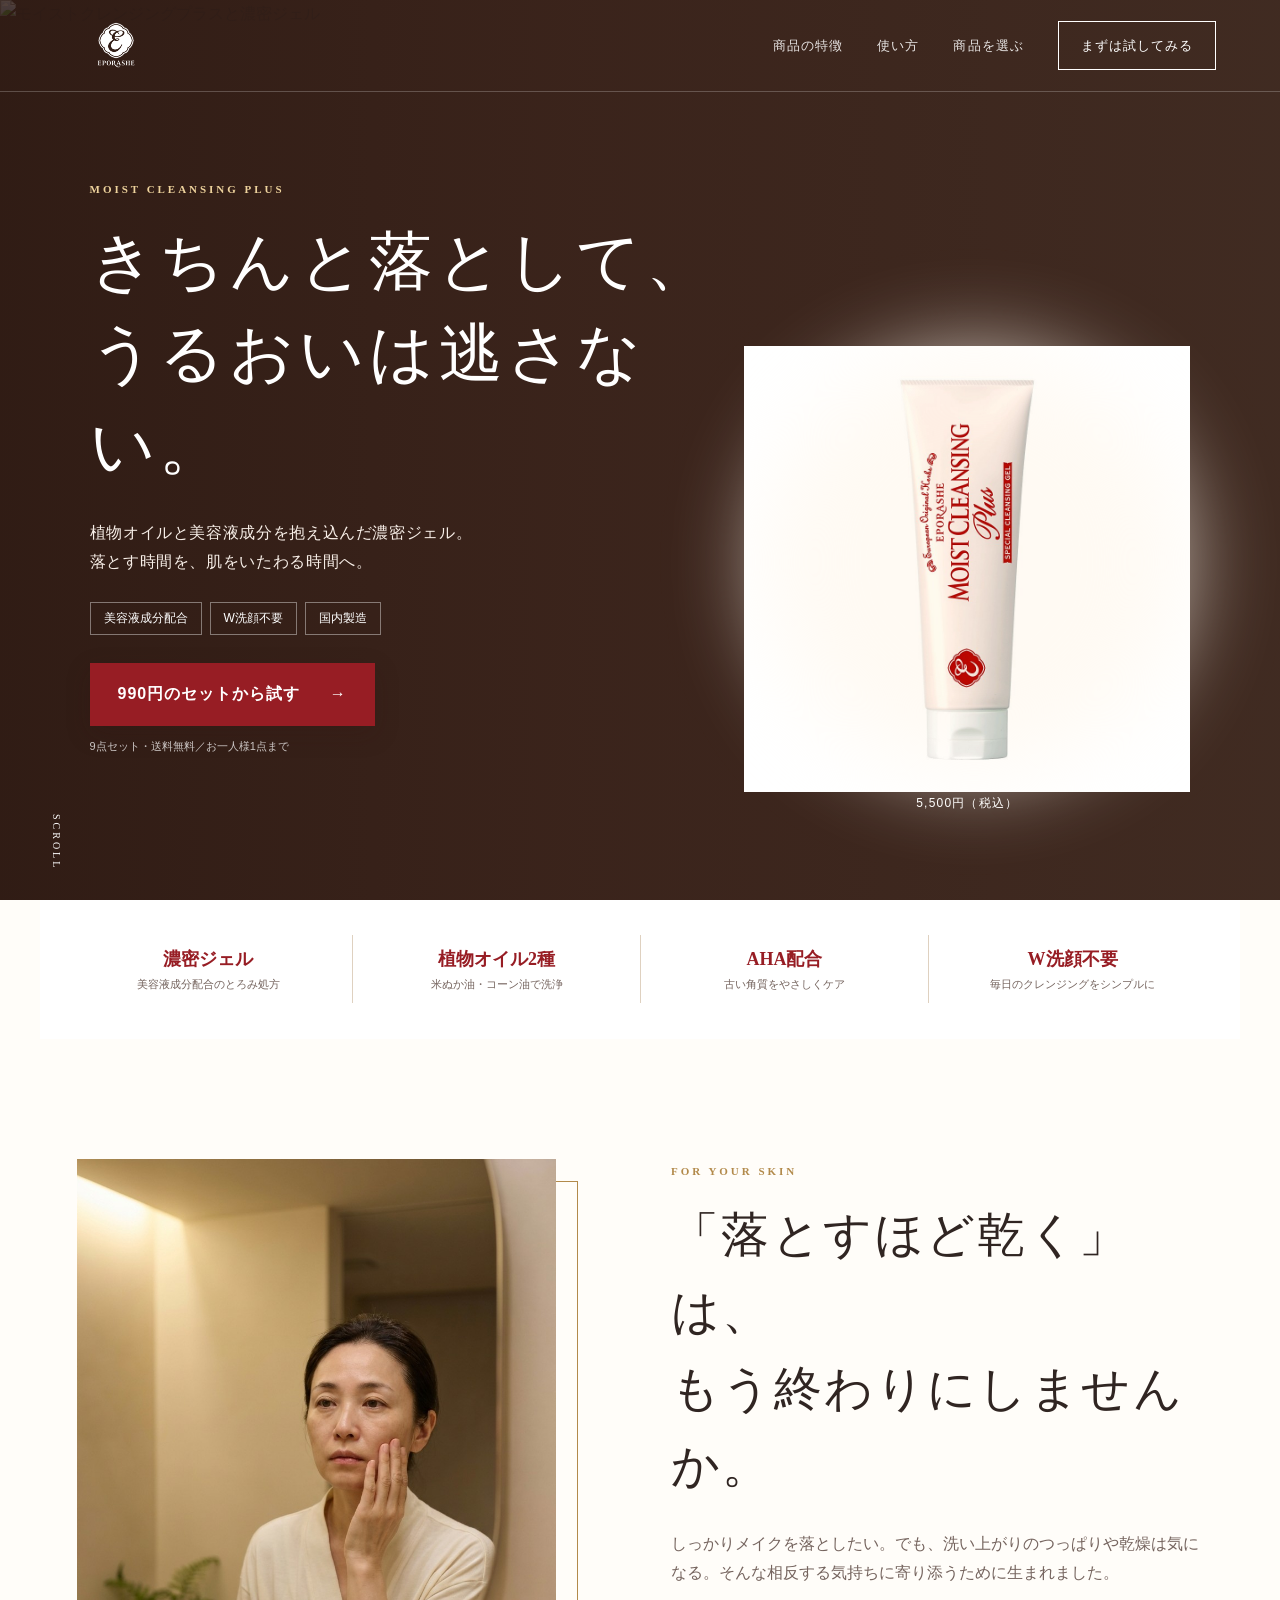
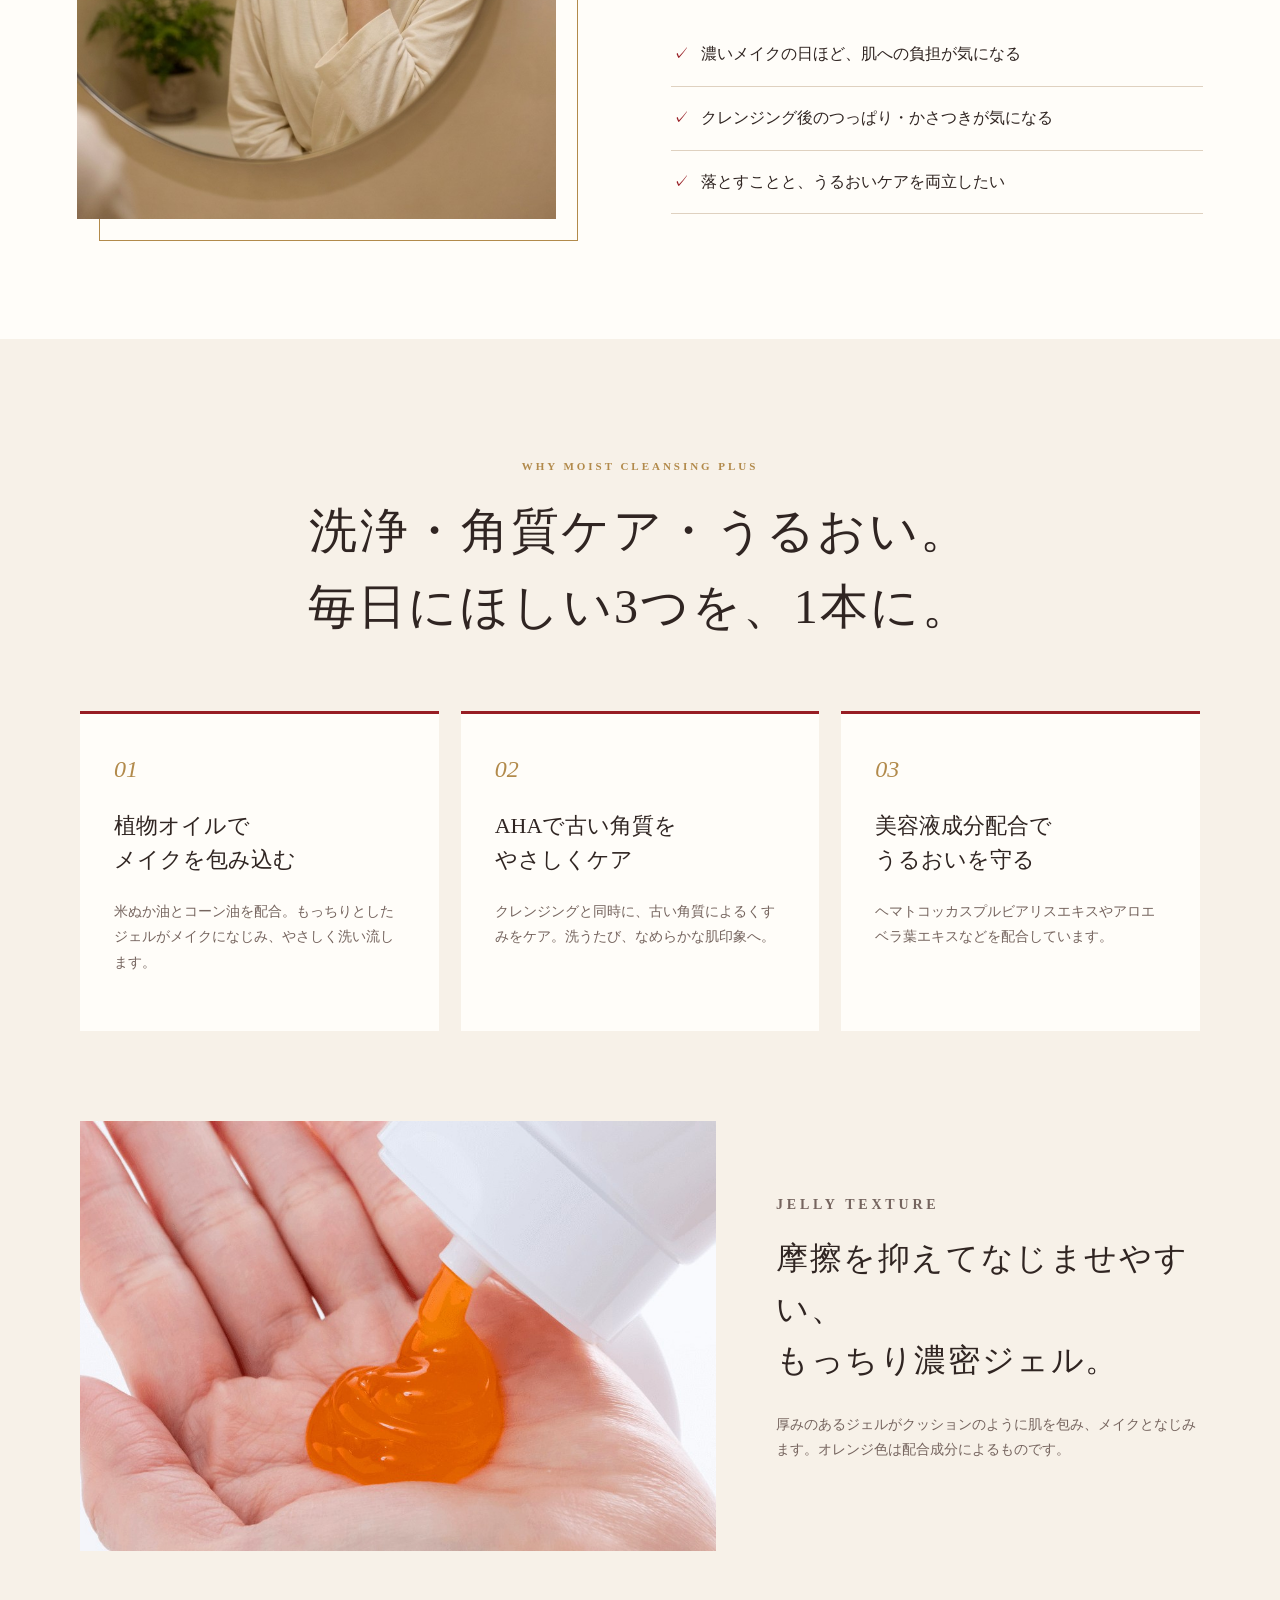
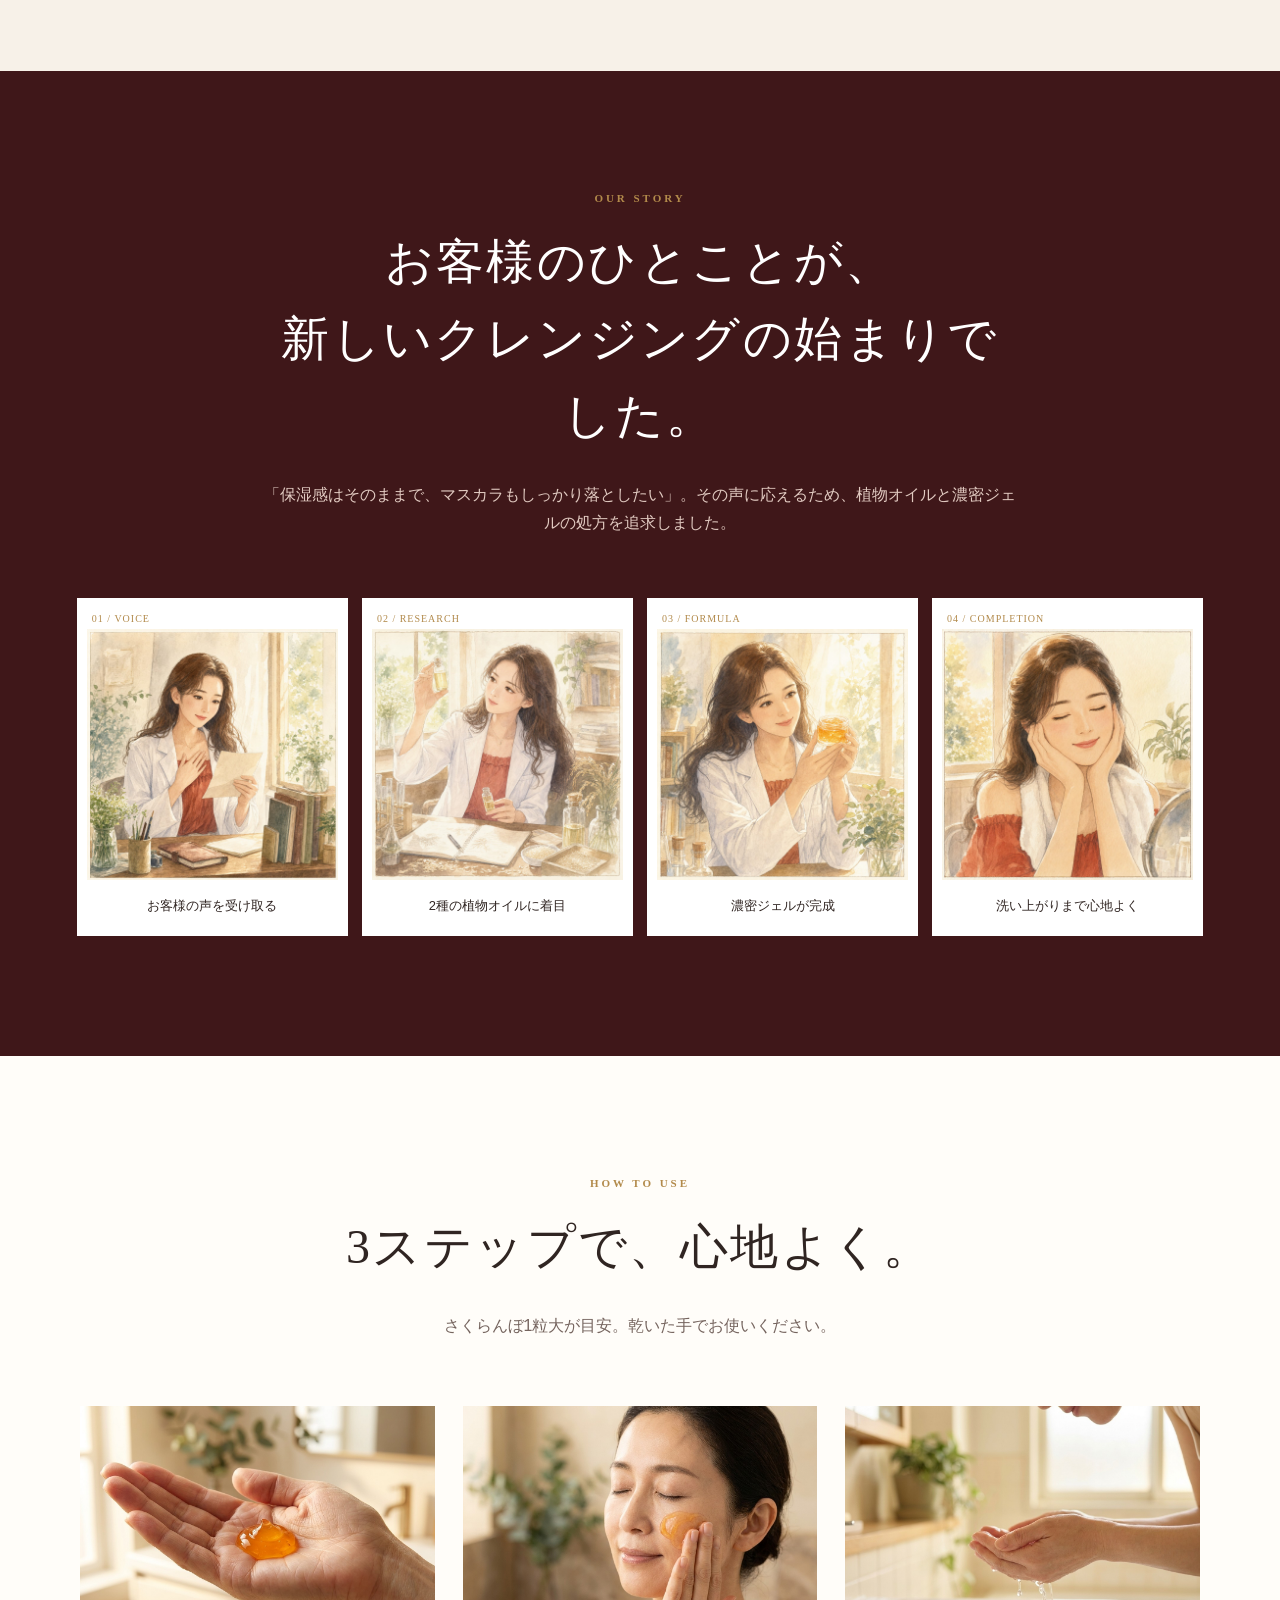
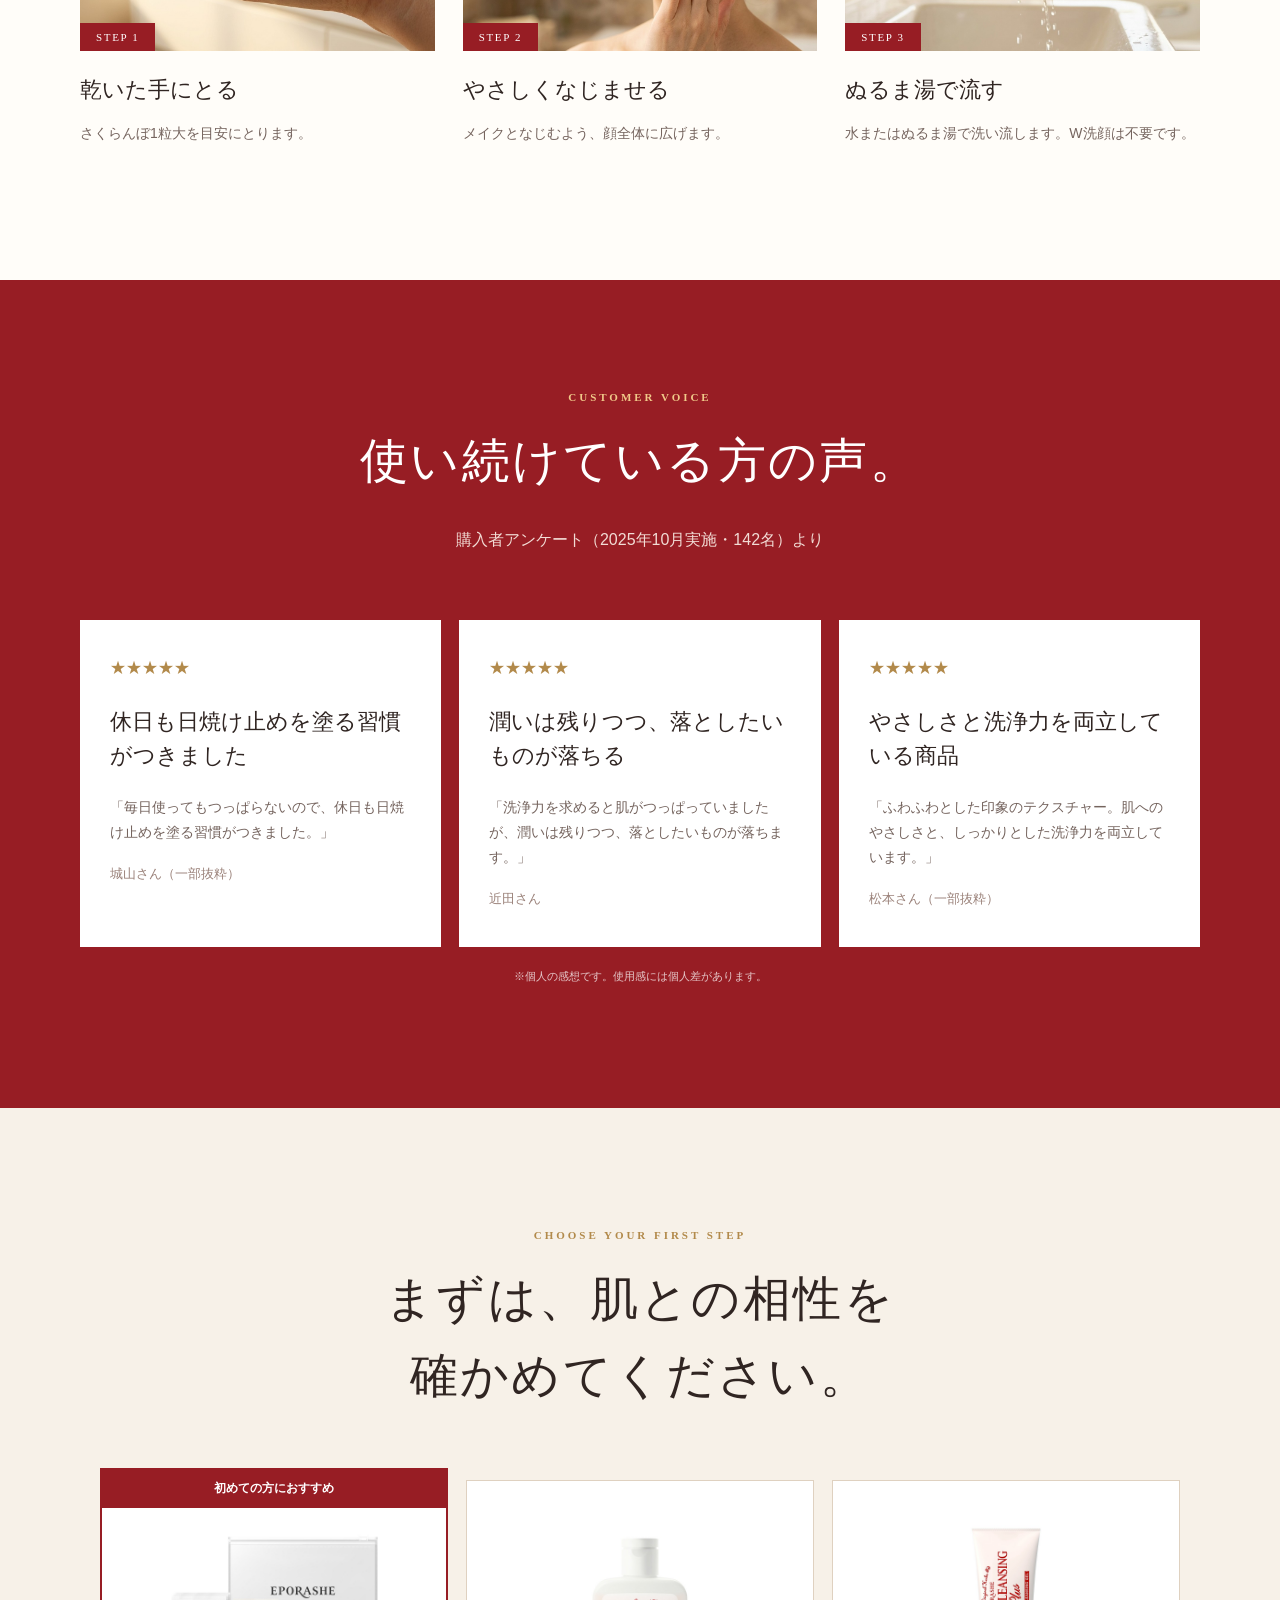
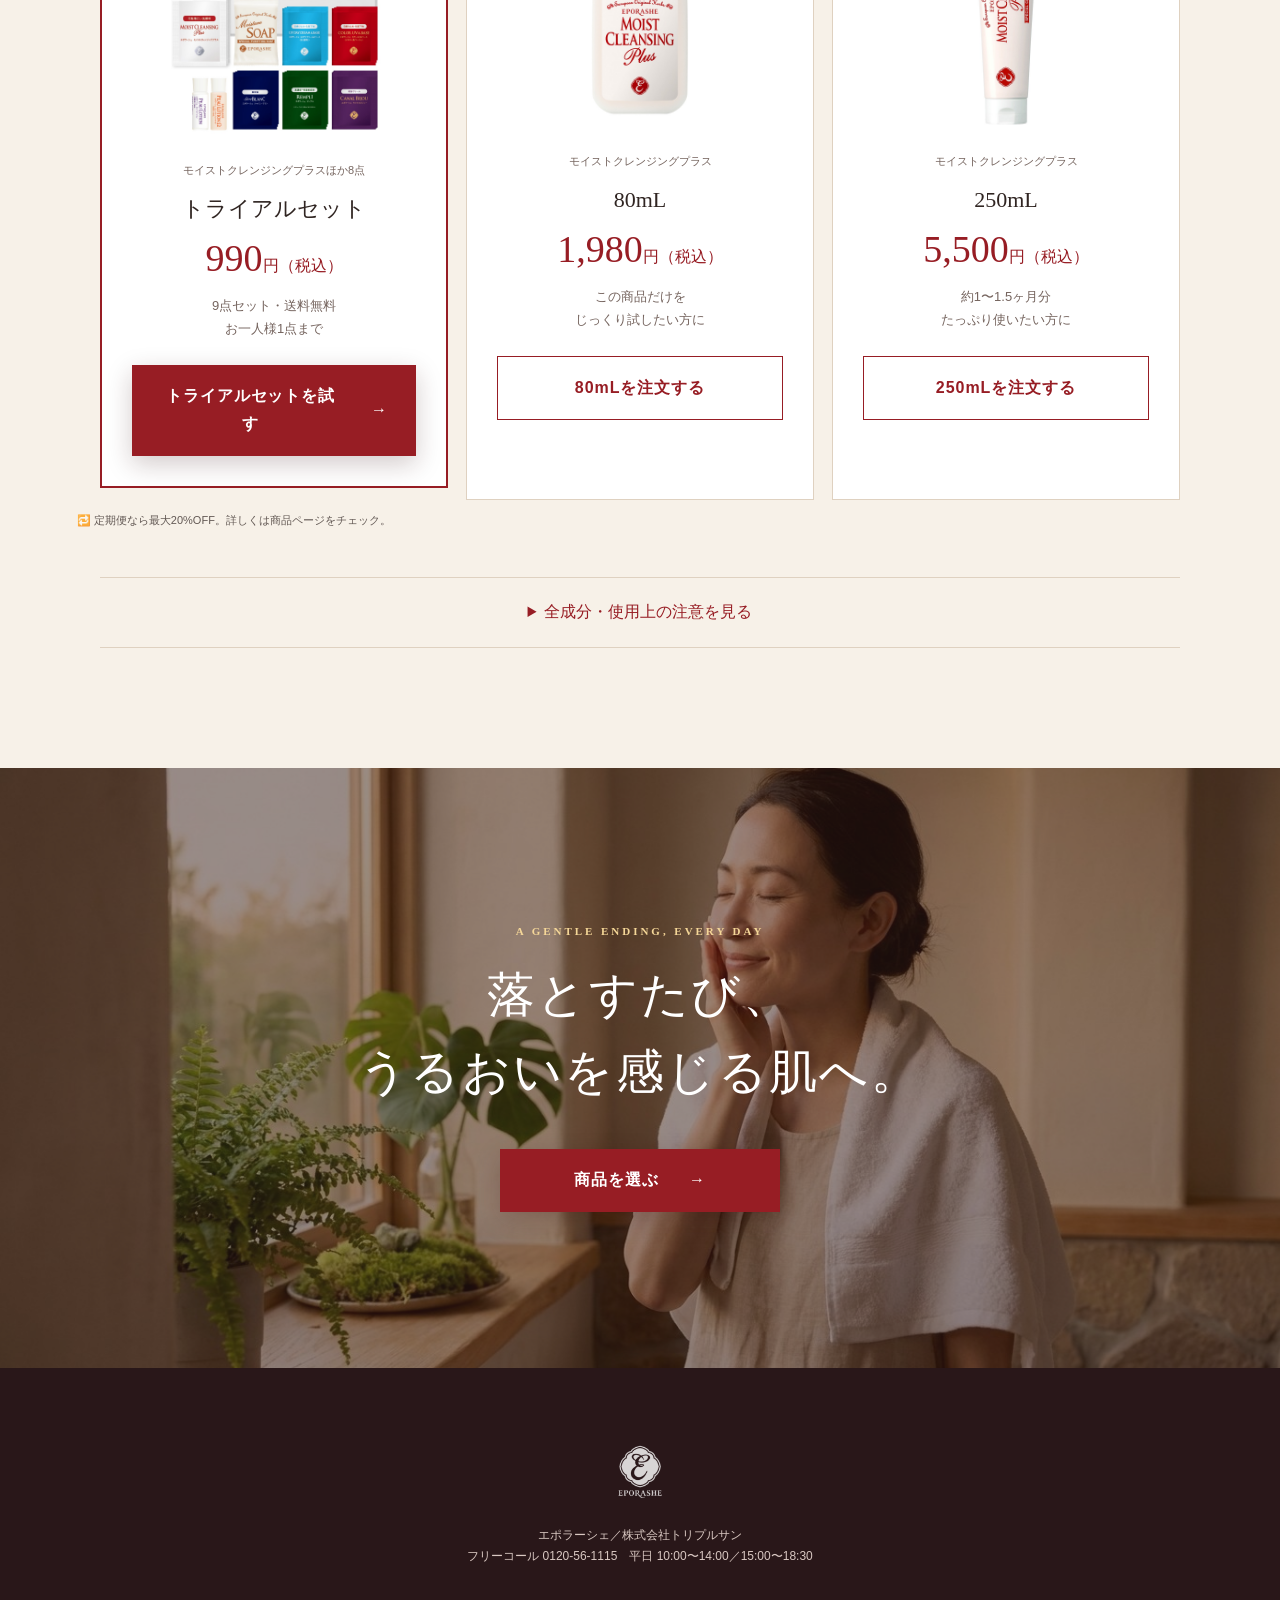
==== commit a1d316c2: "Update index.html" ====
--- a/index.html
+++ b/index.html
@@ -20,7 +20,7 @@
   </header>
 
   <section class="hero" id="top">
-    <div class="heroBg"><img src="images/hero.jpg" alt=""></div>
+    <div class="heroBg"><img src="images/hero-premium.png" alt="モイストクレンジングプラスと濃密ジェル"></div>
     <div class="heroCopy">
       <p class="eyebrow">MOIST CLEANSING PLUS</p>
       <h1>きちんと落として、<br>うるおいは逃さない。</h1>
@@ -102,6 +102,7 @@
       <article><img src="images/product-80ml.jpg" alt="モイストクレンジングプラス 80mL"><p class="productName">モイストクレンジングプラス</p><h3>80mL</h3><p class="price"><strong>1,980</strong>円（税込）</p><p>この商品だけを<br>じっくり試したい方に</p><a class="outlineBtn" href="#form">80mLを注文する</a></article>
       <article><img src="images/product-250ml.jpg" alt="モイストクレンジングプラス 250mL"><p class="productName">モイストクレンジングプラス</p><h3>250mL</h3><p class="price"><strong>5,500</strong>円（税込）</p><p>約1〜1.5ヶ月分<br>たっぷり使いたい方に</p><a class="outlineBtn" href="#form">250mLを注文する</a></article>
     </div>
+    <p class="small teikiNote">🔁 定期便なら最大20%OFF。詳しくは商品ページをチェック。</p>
     <div class="ingredients"><details><summary>全成分・使用上の注意を見る</summary><p>ラウリン酸ポリグリセリル-10、グリセリン、乳酸桿菌／セイヨウナシ果汁発酵液、アスペルギルス／(マンダリンオレンジ×スイートオレンジ果実／コメ／イチゴ果実)発酵液、グレープフルーツ果皮油、コメヌカ油、コレステロール、セラミドAP、セラミドEOP、セラミドNP、トウモロコシ胚芽油、トコトリエノール、トコフェロール、グリチルリチン酸2K、ヘマトコッカスプルビアリスエキス、ヒアルロン酸Na、アロエベラ葉エキス、エチルヘキシルグリセリン、カルボマー、キサンタンガム、クエン酸、クエン酸Na、乳酸、フィトスフィンゴシン、トリ（カプリル酸／カプリン酸）グリセリル、ラウロイルラクチレートNa、異性化糖、水酸化K、水添レシチン、(アクリロイルジメチルタウリンアンモニウム/VP)コポリマー、1,2-ヘキサンジオール、BG、t-ブタノール、フェノキシエタノール<br><br>お肌に異常が生じていないかよく注意して使用してください。お肌に合わないときは、ご使用をおやめください。</p></details></div>
   </section>
 
--- a/style.css
+++ b/style.css
@@ -0,0 +1,4 @@
+:root{--red:#971d24;--deep:#3f1719;--cream:#f7f1e8;--paper:#fffdf9;--ink:#302522;--muted:#75645e;--gold:#b28a4b;--line:#dfd1c0}
+*{box-sizing:border-box}html{scroll-behavior:smooth}body{margin:0;background:var(--paper);color:var(--ink);font-family:"Yu Gothic","Hiragino Kaku Gothic ProN",sans-serif;line-height:1.8}img{display:block;max-width:100%}a{color:inherit;text-decoration:none}.header{position:absolute;z-index:20;top:0;left:0;width:100%;height:92px;padding:0 5vw;display:flex;align-items:center;color:#fff;border-bottom:1px solid #ffffff38}.brand img{width:104px;height:68px;object-fit:contain;filter:brightness(0) invert(1)}nav{display:flex;gap:34px;margin-left:auto;font-size:13px;letter-spacing:.08em}nav a{opacity:.88}.headerCta{margin-left:34px;padding:12px 22px;border:1px solid #fff;font-size:13px;letter-spacing:.08em}.hero{position:relative;min-height:760px;height:100vh;display:grid;grid-template-columns:minmax(0,1.1fr) minmax(320px,.75fr);align-items:center;padding:110px max(7vw,40px) 60px;overflow:hidden;background:#402b22}.heroBg{position:absolute;inset:0}.heroBg img{width:100%;height:100%;object-fit:cover}.hero:after{content:"";position:absolute;inset:0;background:linear-gradient(90deg,rgba(45,25,18,.83) 0%,rgba(55,31,23,.62) 44%,rgba(65,43,31,.15) 100%)}.heroCopy,.heroProduct,.scroll{position:relative;z-index:2}.heroCopy{color:#fff;max-width:670px}.eyebrow{margin:0 0 18px;color:var(--gold);font:600 11px/1.4 Georgia,serif;letter-spacing:.27em}.hero .eyebrow{color:#eed39d}.hero h1{margin:0;font-family:"Yu Mincho","Hiragino Mincho ProN",serif;font-weight:500;font-size:clamp(40px,5vw,68px);line-height:1.45;letter-spacing:.06em}.heroLead{margin:25px 0;color:#f7eee7;font-size:16px;letter-spacing:.04em}.heroTags{display:flex;gap:8px;flex-wrap:wrap;margin-bottom:28px}.heroTags span{padding:5px 13px;border:1px solid #ffffff66;font-size:12px}.primaryBtn,.outlineBtn{display:inline-flex;justify-content:center;align-items:center;gap:30px;min-width:280px;padding:17px 28px;background:var(--red);color:#fff;font-weight:700;letter-spacing:.06em;box-shadow:0 8px 24px #38101438;transition:.25s}.primaryBtn:hover{background:#b52b33;transform:translateY(-2px)}.small{font-size:11px;opacity:.75}.heroProduct{align-self:end;text-align:center;color:white}.heroProduct img{width:min(39vw,475px);height:min(39vw,475px);object-fit:contain;mix-blend-mode:multiply;position:relative}.heroProduct p{margin:-42px 0 25px;font-size:12px;letter-spacing:.1em}.heroProduct p strong{font:500 24px Georgia,serif}.glow{position:absolute;width:420px;height:420px;border-radius:50%;background:#fff9efbb;filter:blur(45px);top:20px;left:20px}.scroll{position:absolute;bottom:30px;left:4vw;color:#fff;font:10px Georgia,serif;letter-spacing:.3em;writing-mode:vertical-rl}.factBar{display:grid;grid-template-columns:repeat(4,1fr);max-width:1200px;margin:-1px auto 0;padding:36px 24px;background:#fff}.factBar div{text-align:center;padding:8px 20px;border-left:1px solid var(--line)}.factBar div:first-child{border:0}.factBar strong,.factBar span{display:block}.factBar strong{font-family:"Yu Mincho",serif;color:var(--red);font-size:18px}.factBar span{font-size:11px;color:var(--muted)}.section{padding:120px max(6vw,32px)}.empathy{max-width:1300px;margin:auto;display:grid;grid-template-columns:.9fr 1fr;gap:9vw;align-items:center}.portrait{position:relative;height:660px}.portrait img{width:100%;height:100%;object-fit:cover}.portrait:after{content:"";position:absolute;inset:22px -22px -22px 22px;border:1px solid var(--gold);z-index:-1}.copy{max-width:540px}h2{margin:0 0 26px;font-family:"Yu Mincho","Hiragino Mincho ProN",serif;font-size:clamp(30px,4vw,48px);font-weight:500;line-height:1.6;letter-spacing:.05em}.intro{color:var(--muted)}.checkList{list-style:none;margin:35px 0 0;padding:0}.checkList li{padding:17px 0 17px 30px;border-bottom:1px solid var(--line);position:relative}.checkList li:before{content:"✓";position:absolute;left:2px;color:var(--red)}.features{background:var(--cream)}.sectionHead{text-align:center;max-width:800px;margin:0 auto 65px}.sectionHead>p:last-child{color:var(--muted)}.featureGrid{max-width:1120px;margin:auto;display:grid;grid-template-columns:repeat(3,1fr);gap:22px}.featureGrid article{background:var(--paper);padding:42px 34px;border-top:3px solid var(--red)}.featureGrid article>span{color:var(--gold);font:italic 24px Georgia,serif}.featureGrid h3,.stepGrid h3,.voiceGrid h3,.productGrid h3{font-family:"Yu Mincho",serif;font-size:22px;font-weight:500;line-height:1.55}.featureGrid p,.texture p,.stepGrid p{color:var(--muted);font-size:14px}.texture{max-width:1120px;margin:90px auto 0;display:grid;grid-template-columns:1.2fr .8fr;gap:60px;align-items:center}.textureImage{height:430px}.textureImage img{width:100%;height:100%;object-fit:cover}.texture h2{font-size:32px}.story{background:var(--deep);color:#fff;padding:120px max(6vw,32px)}.storyLead{max-width:760px;margin:0 auto 60px;text-align:center}.storyLead p:last-child{color:#e1cac1}.mangaRow{max-width:1300px;margin:auto;display:grid;grid-template-columns:repeat(4,1fr);gap:14px}.mangaRow figure{margin:0;background:#fff;color:var(--ink);padding:10px}.mangaRow figure>span{display:block;padding:5px;color:var(--gold);font:10px Georgia,serif;letter-spacing:.1em}.mangaRow figcaption{padding:14px 6px 8px;text-align:center;font-size:13px}.howto{background:var(--paper)}.stepGrid{max-width:1120px;margin:auto;display:grid;grid-template-columns:repeat(3,1fr);gap:28px}.stepGrid article>div{position:relative;height:245px}.stepGrid img{width:100%;height:100%;object-fit:cover}.stepGrid b{position:absolute;left:0;bottom:0;background:var(--red);color:#fff;padding:8px 16px;font:11px Georgia,serif;letter-spacing:.15em}.stepGrid h3{margin-bottom:4px}.voices{background:var(--red);color:#fff;padding:110px max(6vw,32px)}.sectionHead.light .eyebrow{color:#f0c989}.sectionHead.light>p:last-child{color:#f2dcd5}.voiceGrid{max-width:1120px;margin:auto;display:grid;grid-template-columns:repeat(3,1fr);gap:18px}.voiceGrid article{background:#fff;color:var(--ink);padding:34px 30px}.voiceGrid article>span{color:var(--gold)}.voiceGrid p{color:var(--muted);font-size:14px}.voiceGrid small{color:#9a8179}.disclaimer{text-align:center;font-size:11px;opacity:.75;margin-top:20px}.products{background:var(--cream)}.productGrid{max-width:1080px;margin:auto;display:grid;grid-template-columns:repeat(3,1fr);gap:18px;align-items:stretch}.productGrid article{position:relative;background:#fff;padding:30px;text-align:center;border:1px solid var(--line)}.productGrid article.featured{border:2px solid var(--red);transform:translateY(-12px)}.ribbon{position:absolute;top:0;left:0;right:0;background:var(--red);color:#fff;padding:8px;font-size:12px}.productGrid img{width:100%;height:230px;object-fit:contain}.productGrid .featured img{margin-top:20px}.productName{font-size:11px;color:var(--muted)}.productGrid h3{margin:5px}.price{margin:10px 0;color:var(--red)}.price strong{font:500 38px Georgia,serif}.productGrid article>p:not(.price):last-of-type{min-height:58px;color:var(--muted);font-size:13px}.productGrid .primaryBtn,.outlineBtn{width:100%;min-width:0}.outlineBtn{background:#fff;color:var(--red);border:1px solid var(--red);box-shadow:none}.ingredients{max-width:1080px;margin:46px auto 0;border-top:1px solid var(--line);border-bottom:1px solid var(--line)}.ingredients summary{padding:20px;cursor:pointer;text-align:center;color:var(--red)}.ingredients details p{padding:0 22px 24px;color:var(--muted);font-size:12px}.finalCta{position:relative;min-height:600px;display:grid;place-items:center;text-align:center;color:#fff;overflow:hidden}.finalCta>img{position:absolute;inset:0;width:100%;height:100%;object-fit:cover}.finalCta:after{content:"";position:absolute;inset:0;background:#351b1680}.finalCta>div{position:relative;z-index:1}.finalCta .eyebrow{color:#f5d798}.finalCta .primaryBtn{margin-top:12px}footer{padding:65px 24px 100px;background:#291719;color:#d9c8c2;text-align:center;font-size:12px}footer img{width:100px;height:80px;object-fit:contain;margin:auto;filter:brightness(0) invert(1);opacity:.82}.mobileCta{display:none}
+@media(max-width:760px){.header{height:72px;padding:0 18px}.brand img{width:78px;height:54px}nav,.headerCta{display:none}.hero{height:auto;min-height:760px;display:block;padding:118px 24px 90px}.hero:after{background:linear-gradient(180deg,#2d1914d9 0%,#42271dba 58%,#573b2d82 100%)}.hero h1{font-size:37px}.heroLead{font-size:14px}.heroProduct{position:absolute;right:-28px;bottom:42px}.heroProduct img{width:245px;height:245px}.heroProduct p{display:none}.glow{width:220px;height:220px}.heroCopy{position:relative;z-index:3}.heroCopy .primaryBtn{min-width:0;width:100%}.scroll{display:none}.factBar{grid-template-columns:1fr 1fr;padding:18px 12px}.factBar div{padding:15px 8px;border-top:1px solid var(--line)}.factBar div:nth-child(odd){border-left:0}.factBar div:nth-child(-n+2){border-top:0}.factBar strong{font-size:15px}.section{padding:82px 22px}.empathy{grid-template-columns:1fr;gap:55px}.portrait{height:430px}.empathy .copy{grid-row:1}.sectionHead{margin-bottom:42px}h2{font-size:30px}.featureGrid,.stepGrid,.voiceGrid,.productGrid{grid-template-columns:1fr}.featureGrid{gap:14px}.texture{grid-template-columns:1fr;gap:35px;margin-top:58px}.textureImage{height:290px}.texture h2{font-size:27px}.story{padding:82px 16px}.mangaRow{grid-template-columns:1fr 1fr;gap:8px}.mangaRow figure{padding:6px}.mangaRow figcaption{font-size:11px;padding:9px 2px}.stepGrid article>div{height:250px}.voices{padding:82px 22px}.productGrid article.featured{transform:none}.finalCta{min-height:500px;padding:40px 22px}footer{padding-bottom:100px}.mobileCta{display:block;position:fixed;z-index:50;left:12px;right:12px;bottom:10px;background:var(--red);color:#fff;text-align:center;padding:14px;border:1px solid #ffffff55;box-shadow:0 7px 30px #32101470;font-weight:700}.pc{display:none}}
+@media(prefers-reduced-motion:reduce){html{scroll-behavior:auto}.primaryBtn{transition:none}}
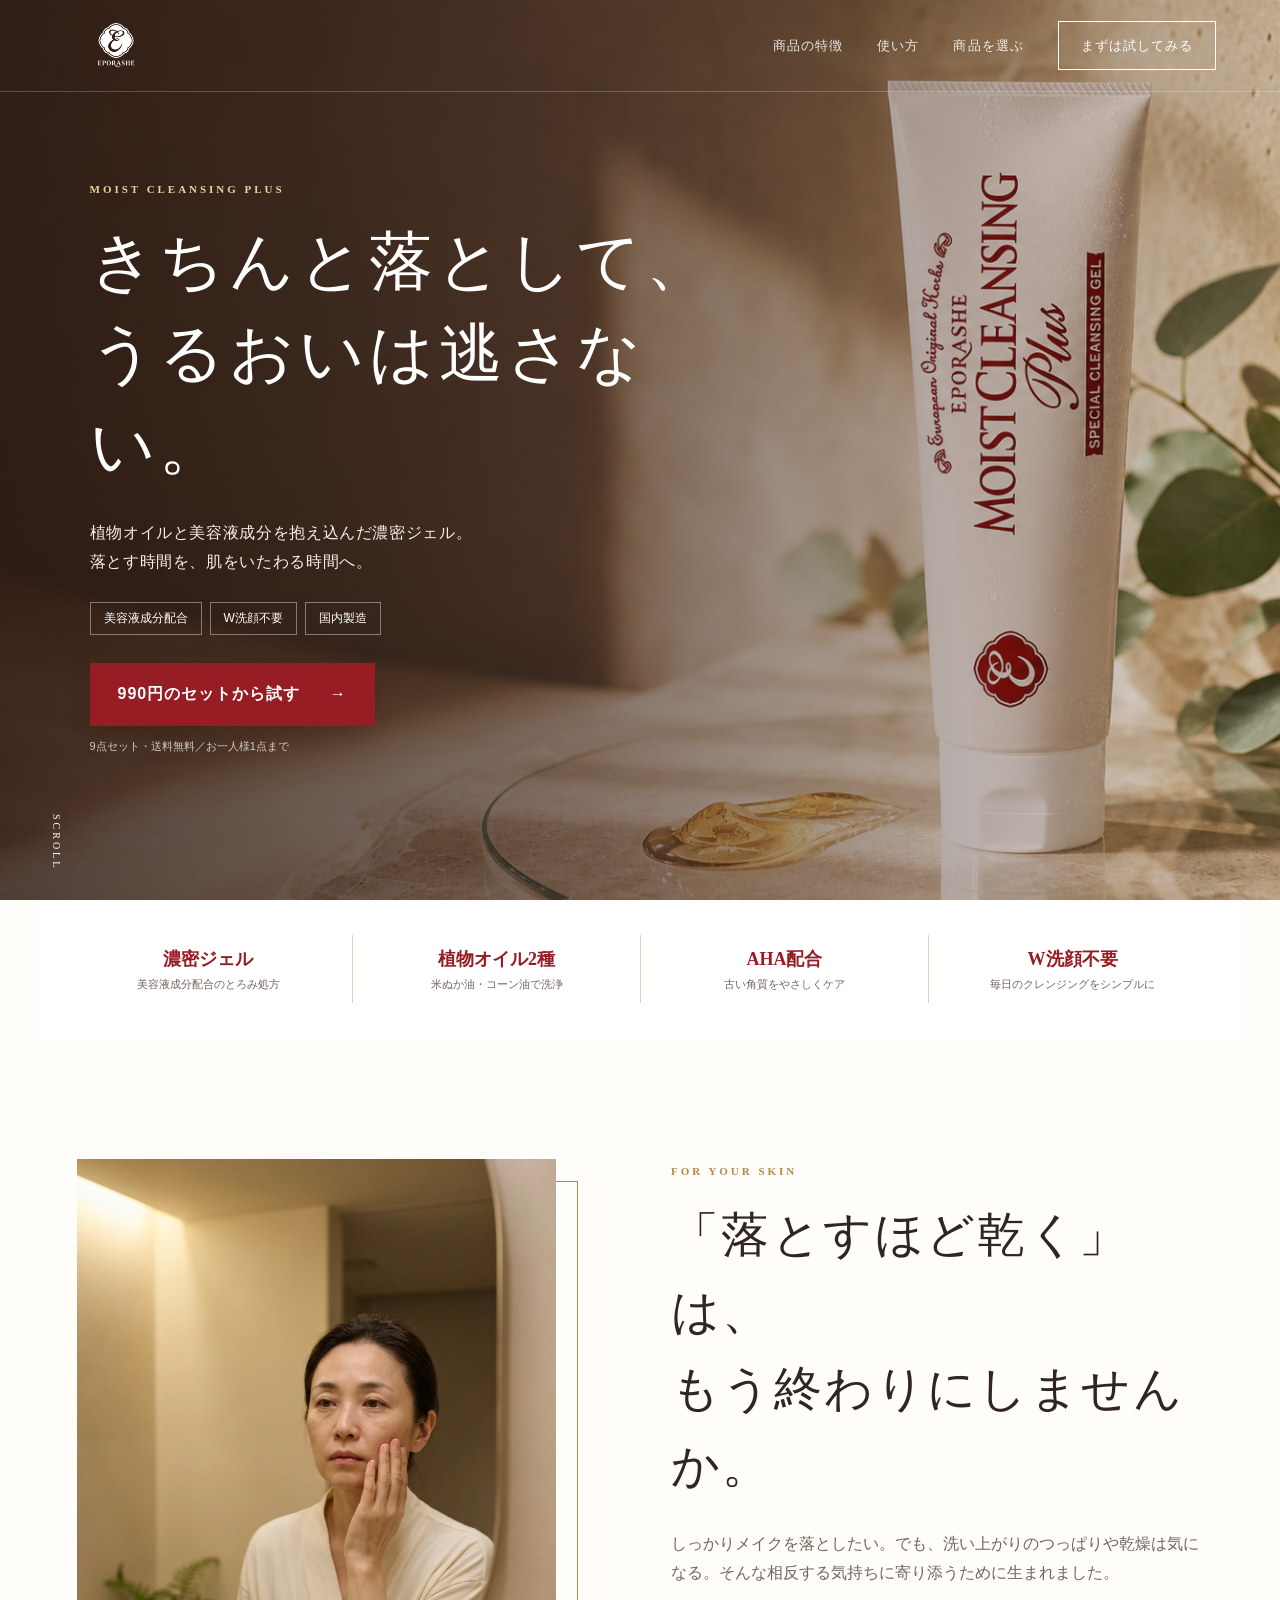
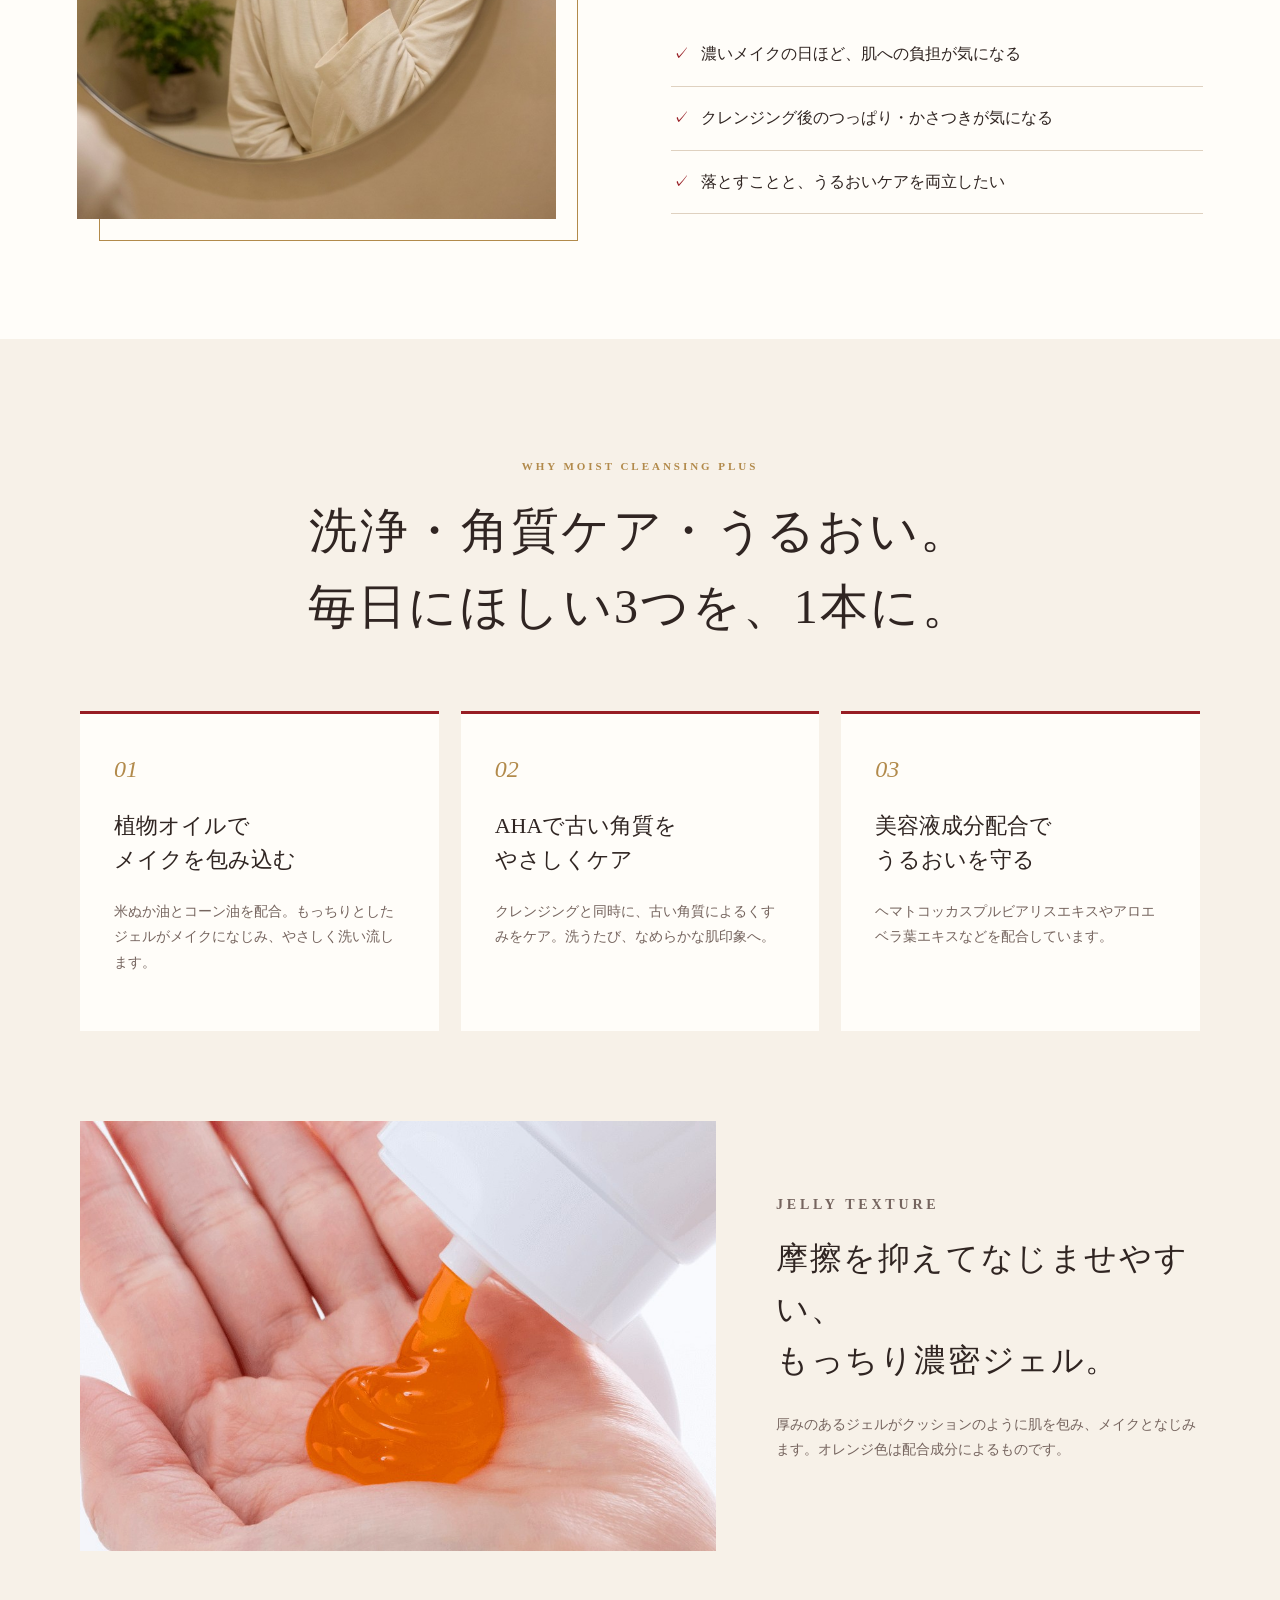
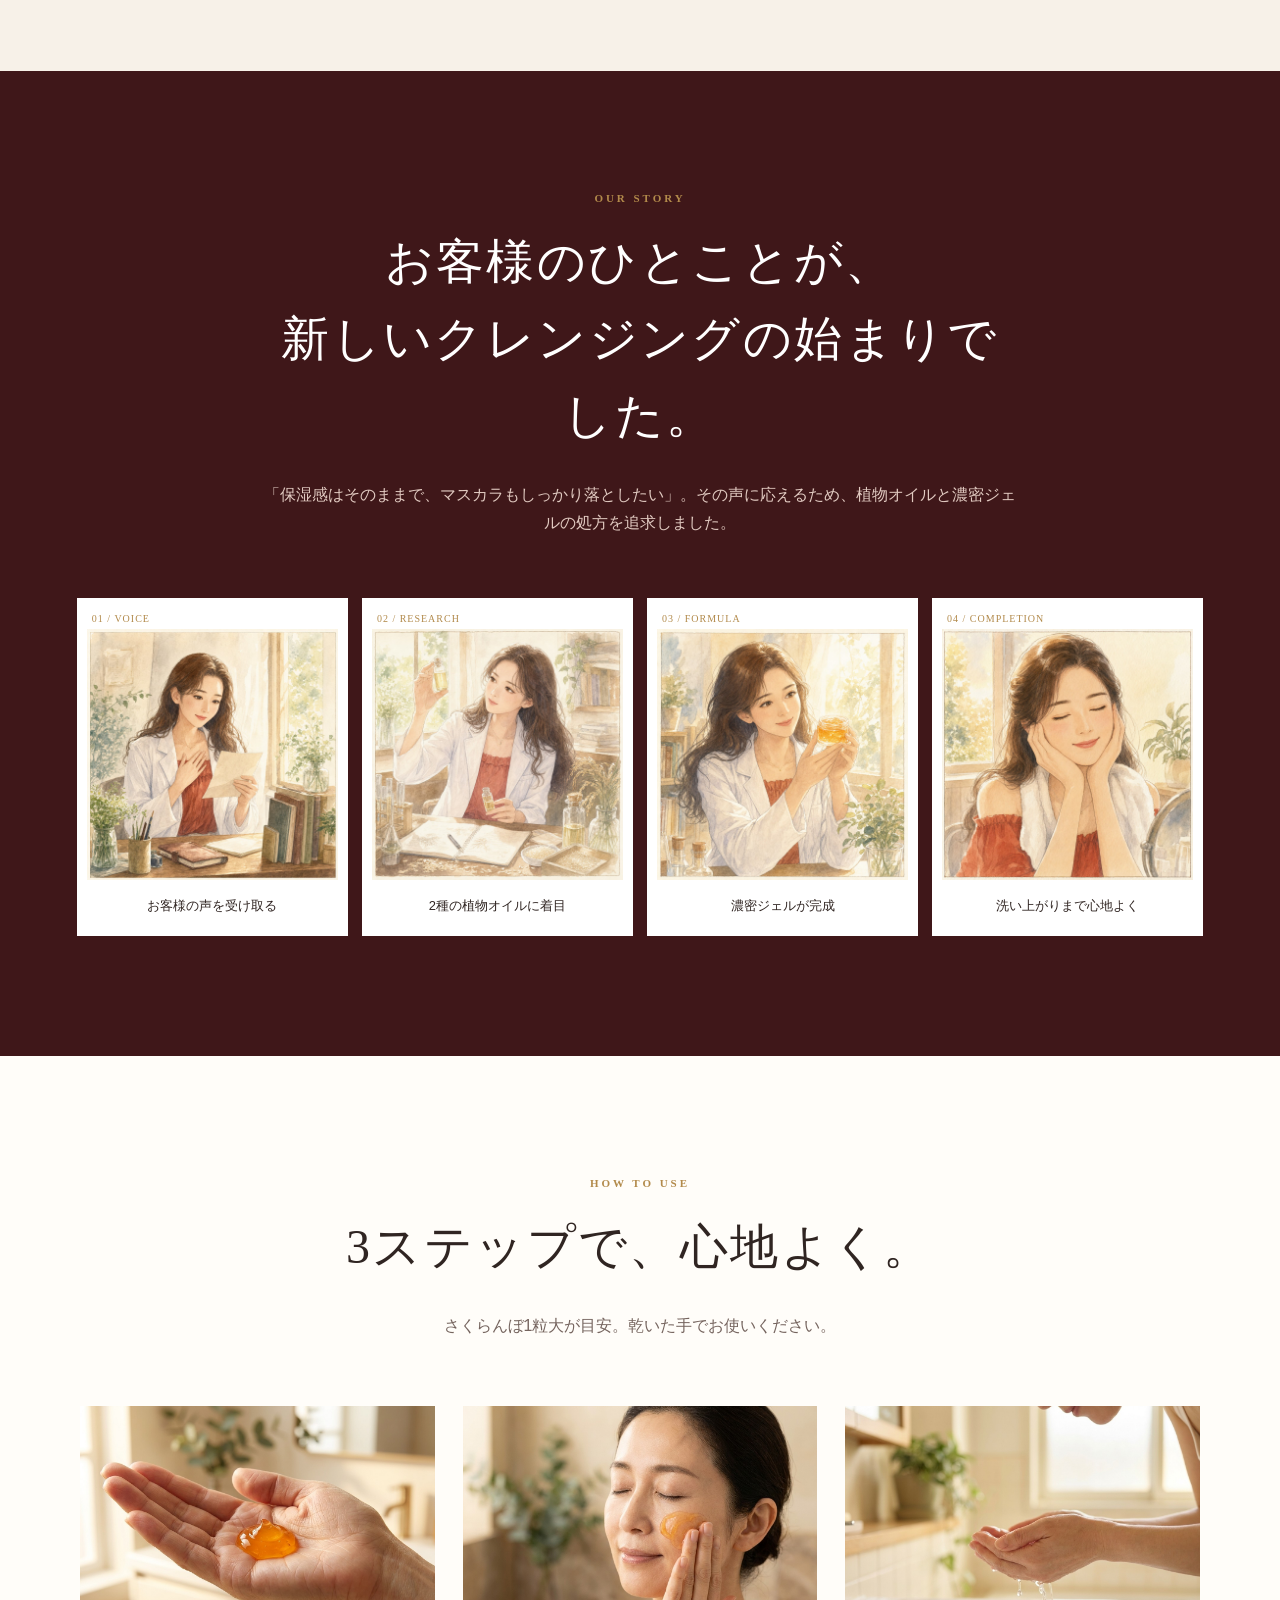
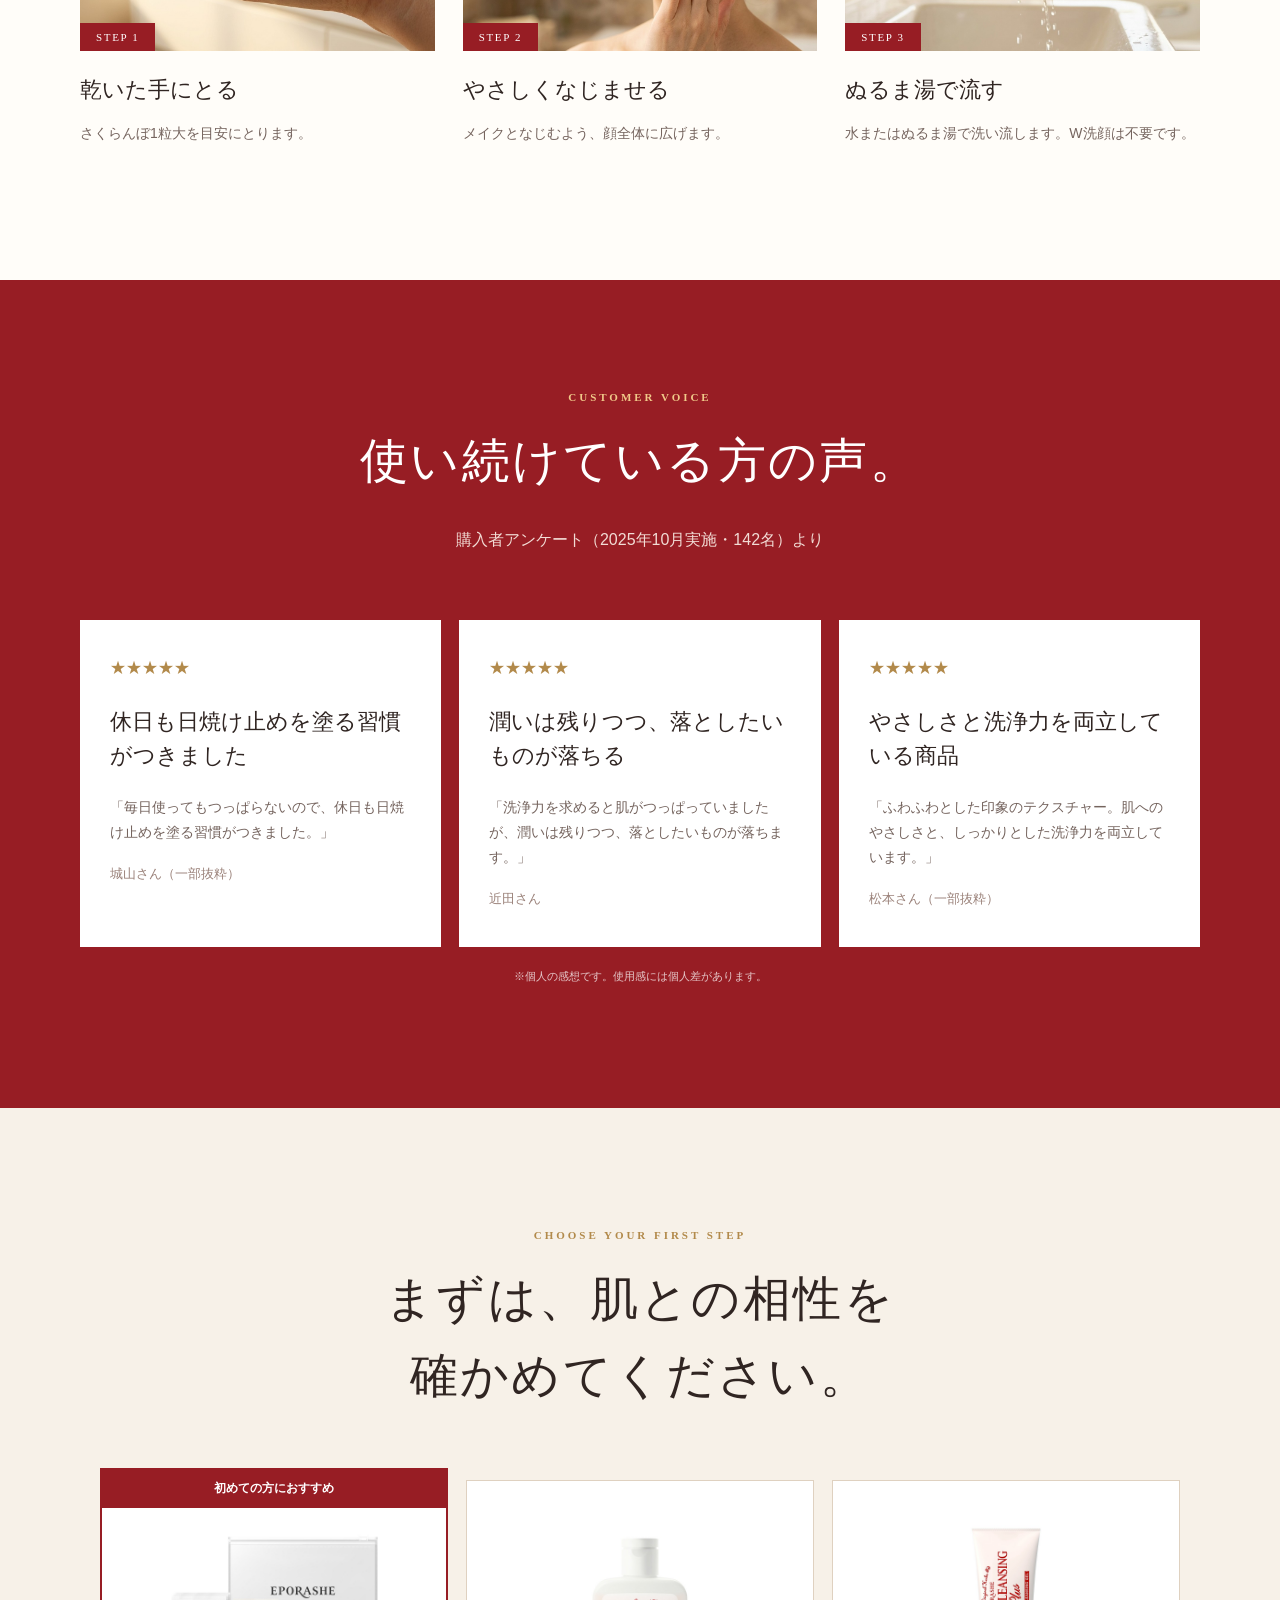
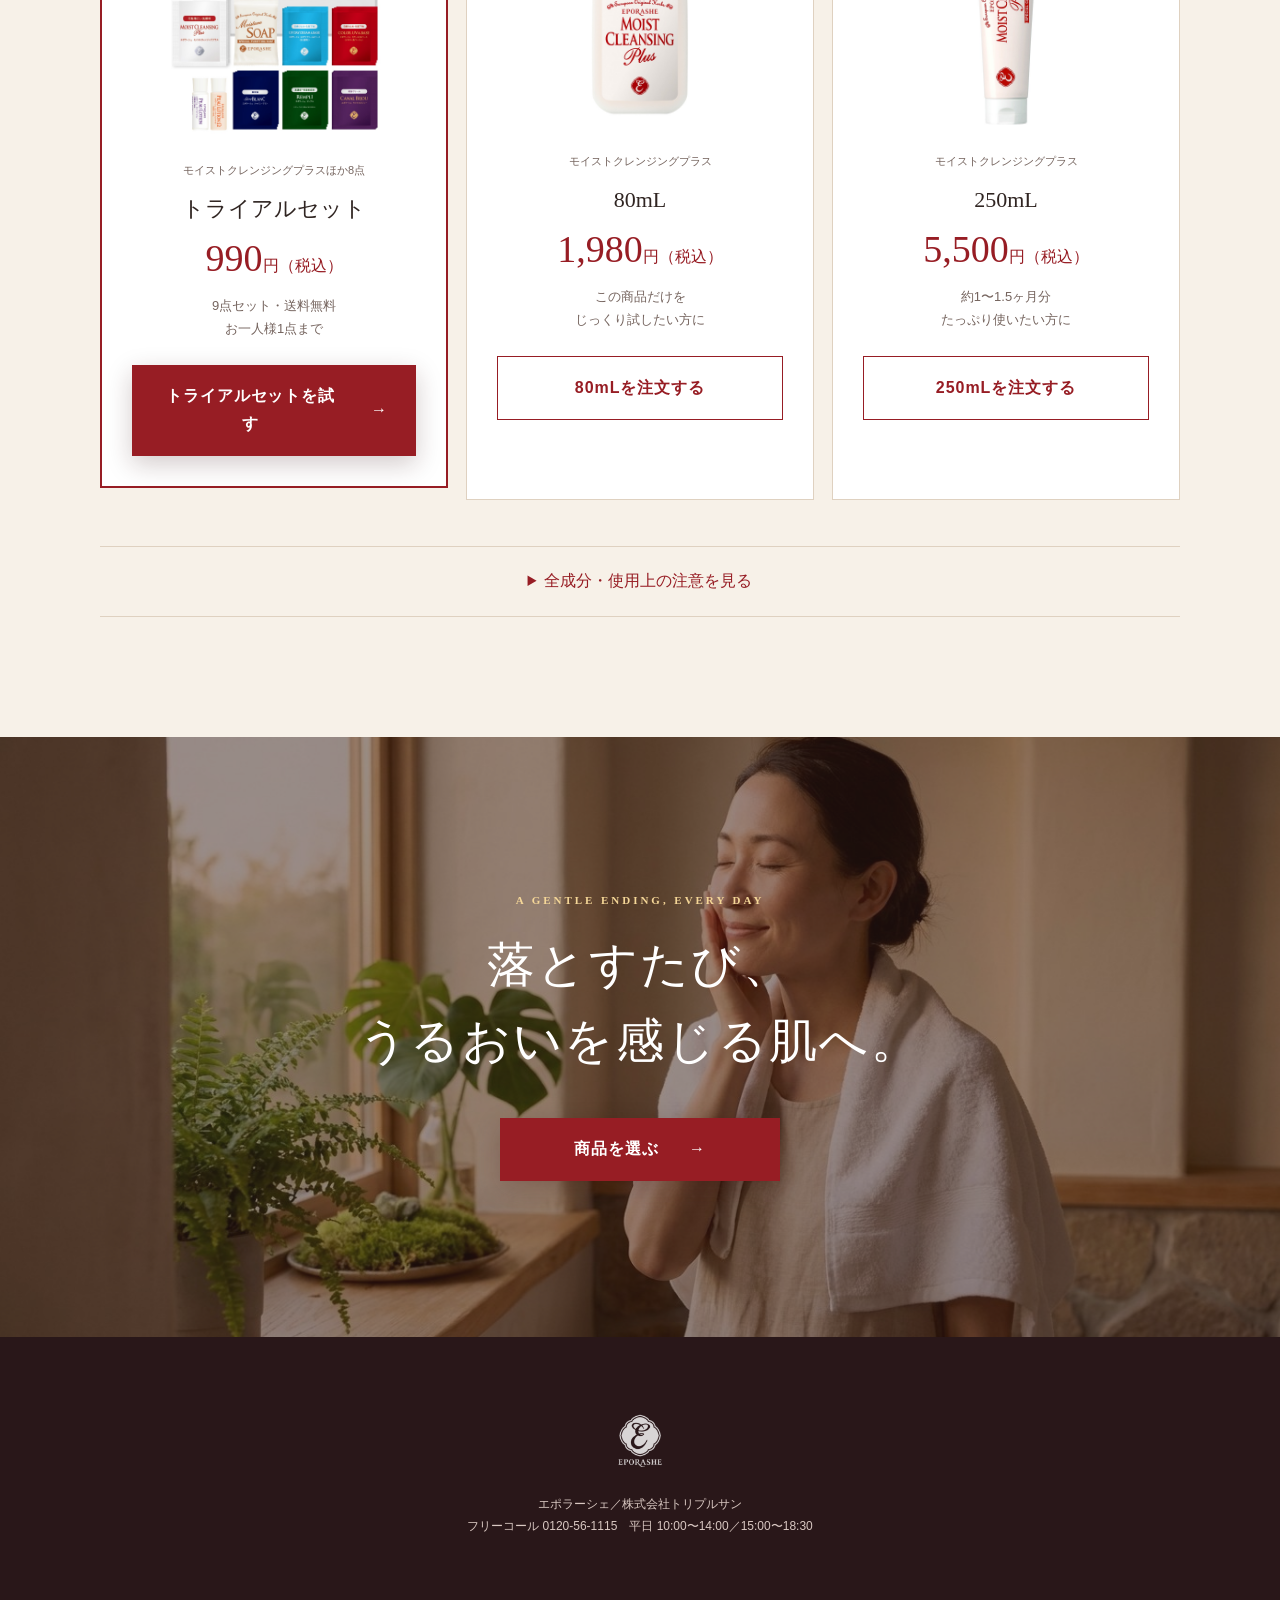
==== commit db5d457c: "Update index.html" ====
--- a/index.html
+++ b/index.html
@@ -28,10 +28,6 @@
       <div class="heroTags"><span>美容液成分配合</span><span>W洗顔不要</span><span>国内製造</span></div>
       <a class="primaryBtn" href="#products">990円のセットから試す <b>→</b></a>
       <p class="small">9点セット・送料無料／お一人様1点まで</p>
-    </div>
-    <div class="heroProduct">
-      <div class="glow"></div><img src="images/product-250ml.jpg" alt="モイストクレンジングプラス 250mL">
-      <p><strong>250mL</strong><br>5,500円（税込）</p>
     </div>
     <span class="scroll">SCROLL</span>
   </section>
@@ -102,7 +98,6 @@
       <article><img src="images/product-80ml.jpg" alt="モイストクレンジングプラス 80mL"><p class="productName">モイストクレンジングプラス</p><h3>80mL</h3><p class="price"><strong>1,980</strong>円（税込）</p><p>この商品だけを<br>じっくり試したい方に</p><a class="outlineBtn" href="#form">80mLを注文する</a></article>
       <article><img src="images/product-250ml.jpg" alt="モイストクレンジングプラス 250mL"><p class="productName">モイストクレンジングプラス</p><h3>250mL</h3><p class="price"><strong>5,500</strong>円（税込）</p><p>約1〜1.5ヶ月分<br>たっぷり使いたい方に</p><a class="outlineBtn" href="#form">250mLを注文する</a></article>
     </div>
-    <p class="small teikiNote">🔁 定期便なら最大20%OFF。詳しくは商品ページをチェック。</p>
     <div class="ingredients"><details><summary>全成分・使用上の注意を見る</summary><p>ラウリン酸ポリグリセリル-10、グリセリン、乳酸桿菌／セイヨウナシ果汁発酵液、アスペルギルス／(マンダリンオレンジ×スイートオレンジ果実／コメ／イチゴ果実)発酵液、グレープフルーツ果皮油、コメヌカ油、コレステロール、セラミドAP、セラミドEOP、セラミドNP、トウモロコシ胚芽油、トコトリエノール、トコフェロール、グリチルリチン酸2K、ヘマトコッカスプルビアリスエキス、ヒアルロン酸Na、アロエベラ葉エキス、エチルヘキシルグリセリン、カルボマー、キサンタンガム、クエン酸、クエン酸Na、乳酸、フィトスフィンゴシン、トリ（カプリル酸／カプリン酸）グリセリル、ラウロイルラクチレートNa、異性化糖、水酸化K、水添レシチン、(アクリロイルジメチルタウリンアンモニウム/VP)コポリマー、1,2-ヘキサンジオール、BG、t-ブタノール、フェノキシエタノール<br><br>お肌に異常が生じていないかよく注意して使用してください。お肌に合わないときは、ご使用をおやめください。</p></details></div>
   </section>
 
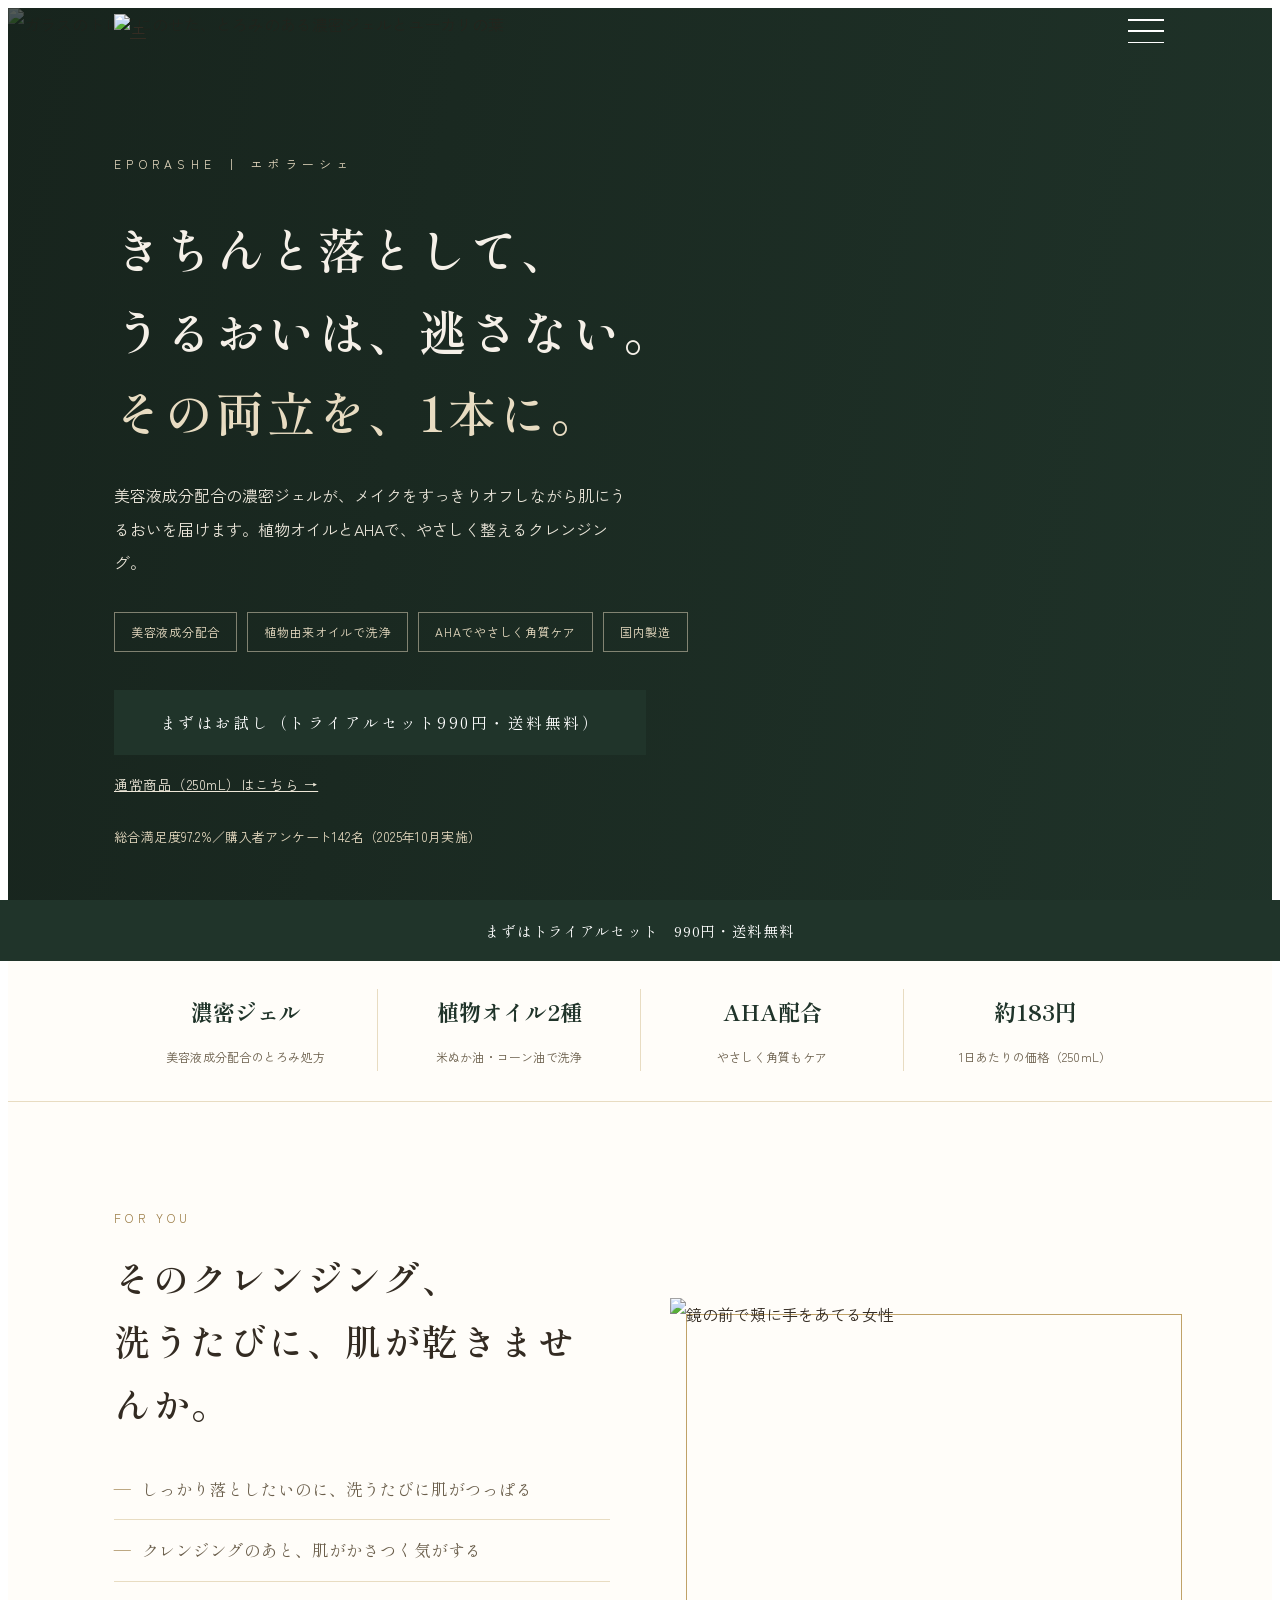
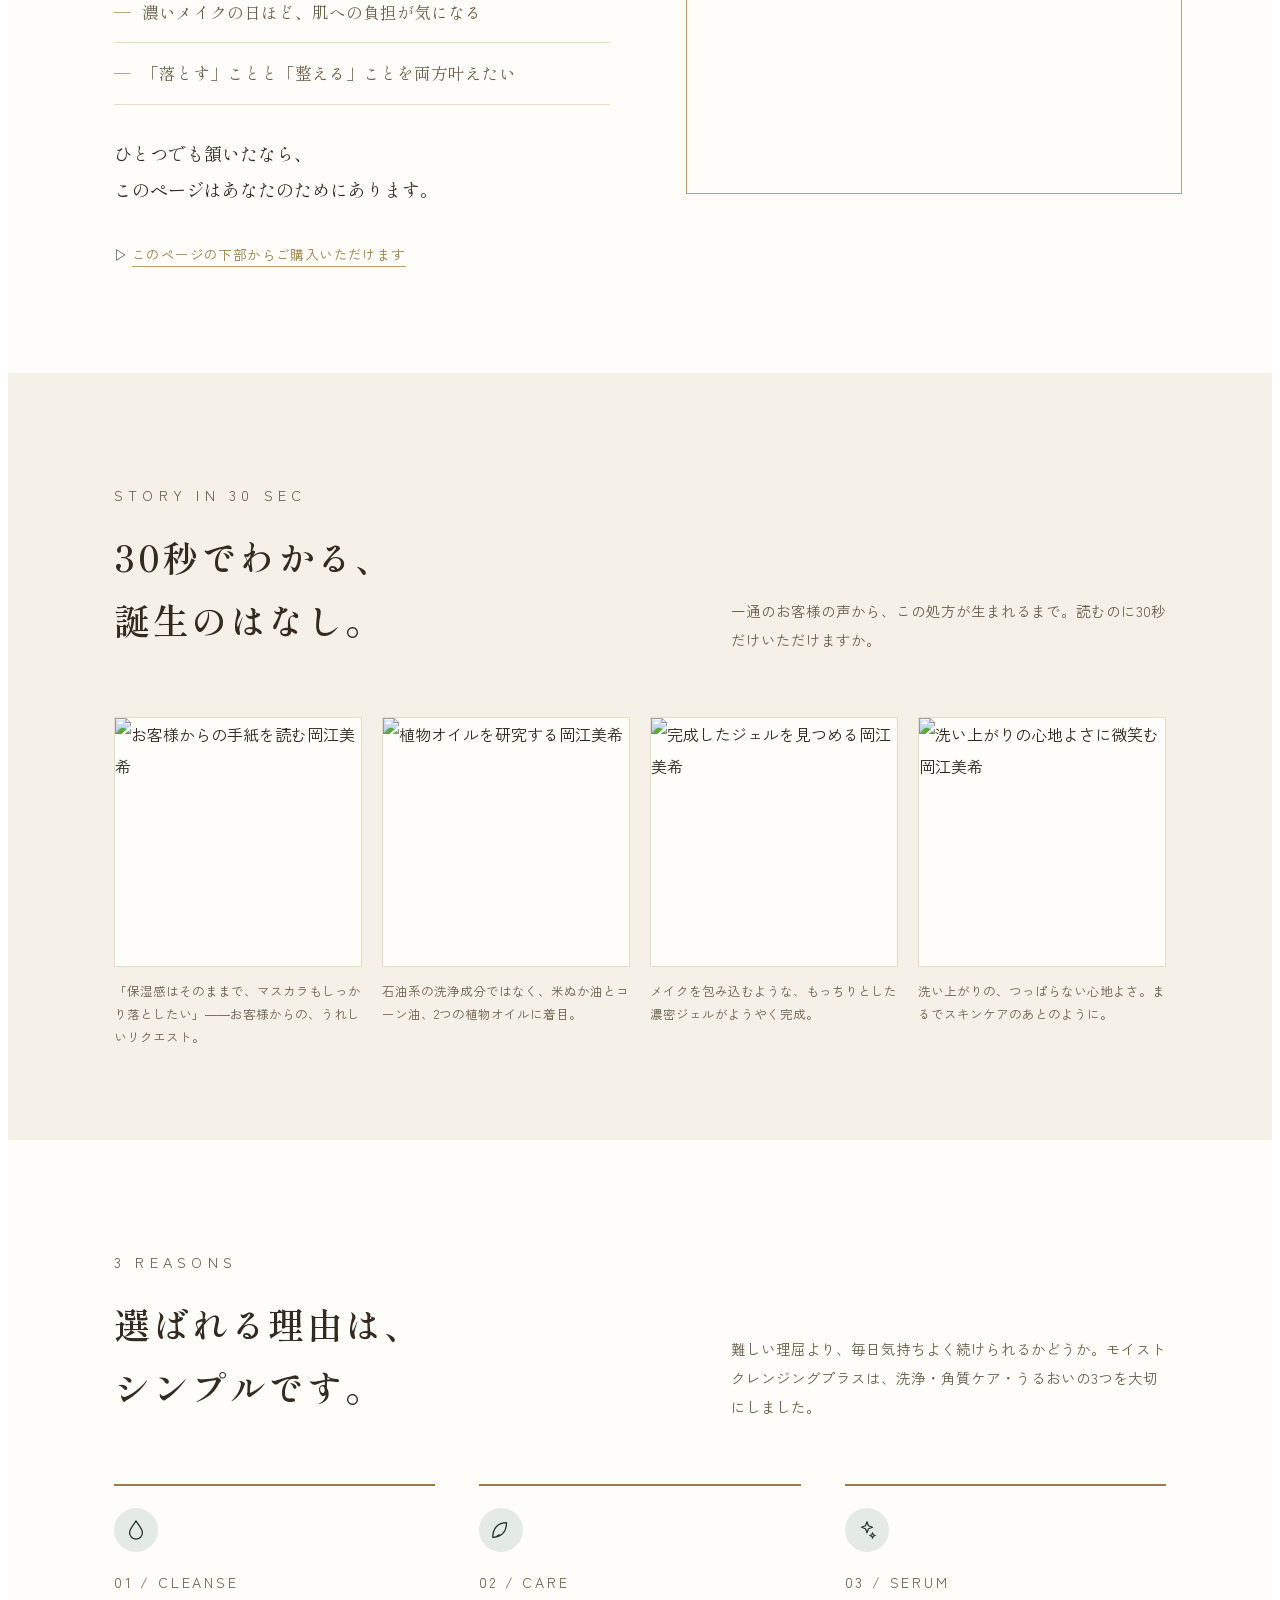
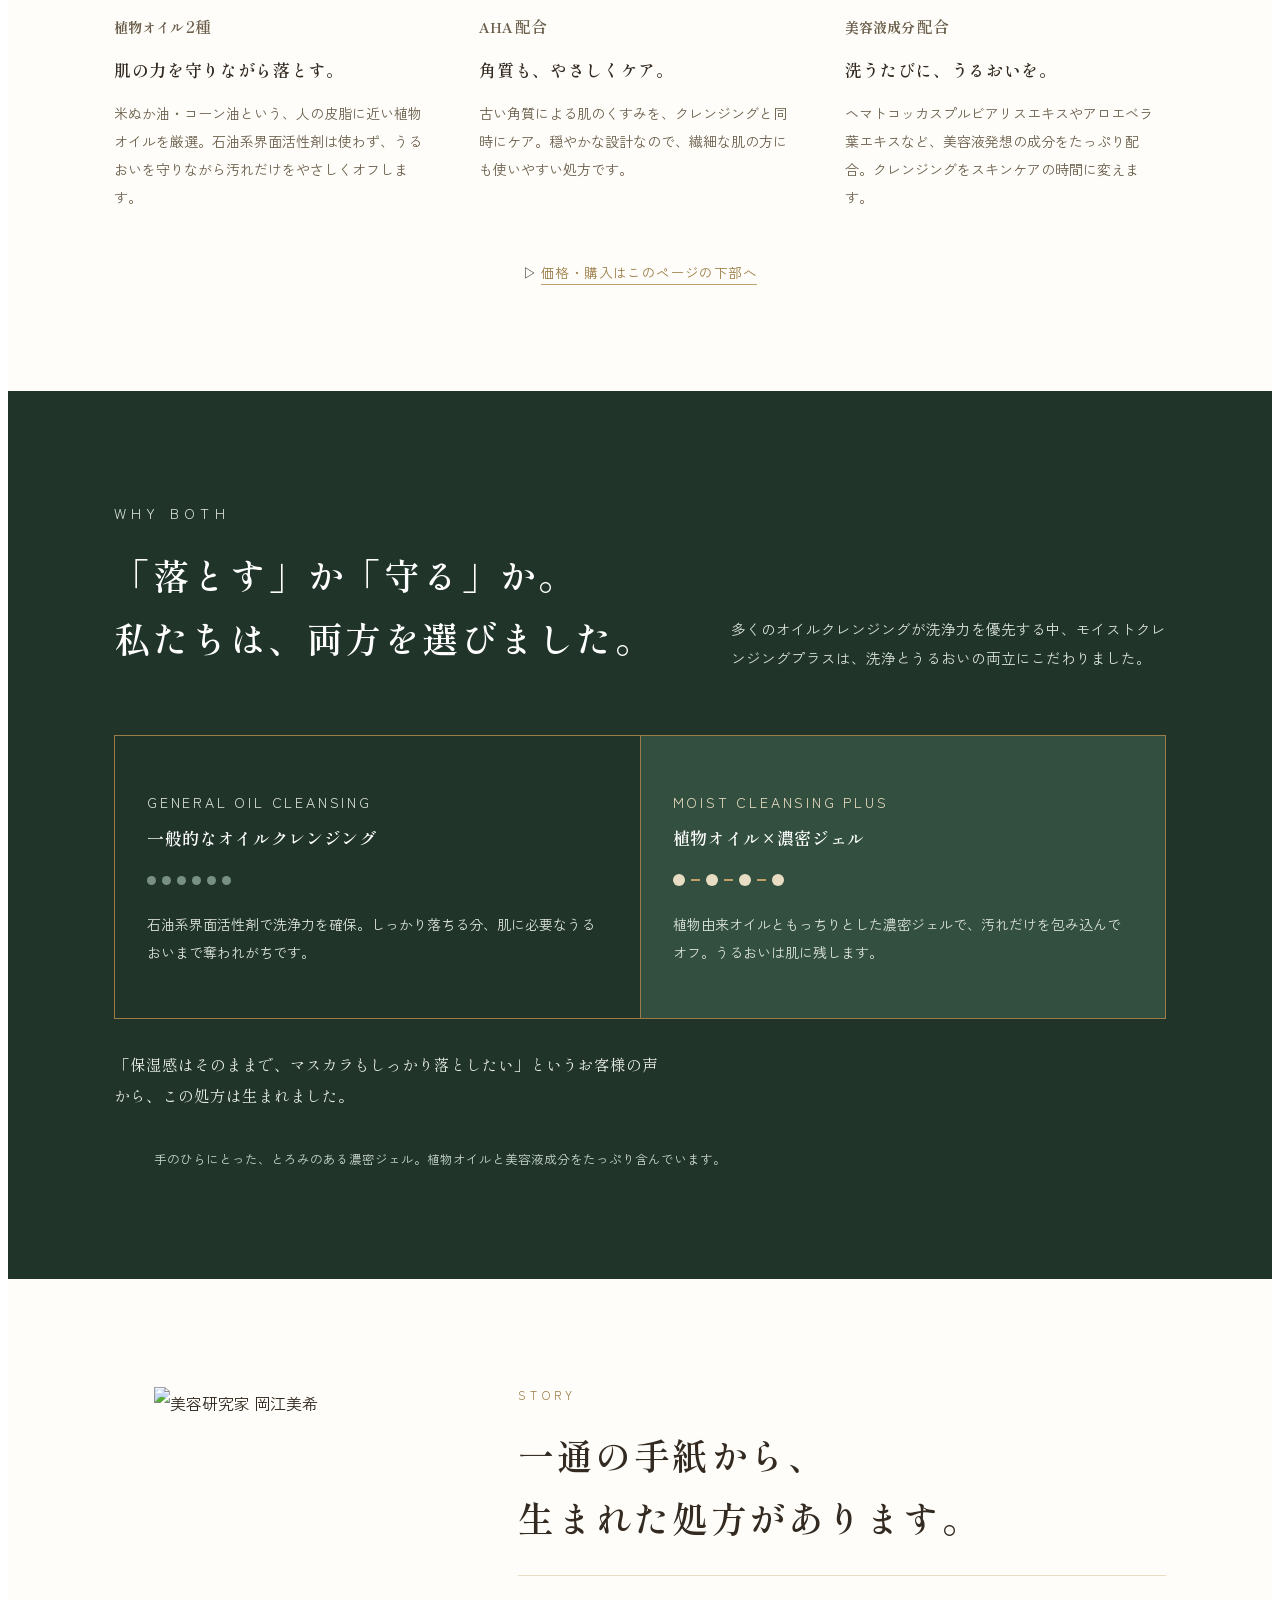
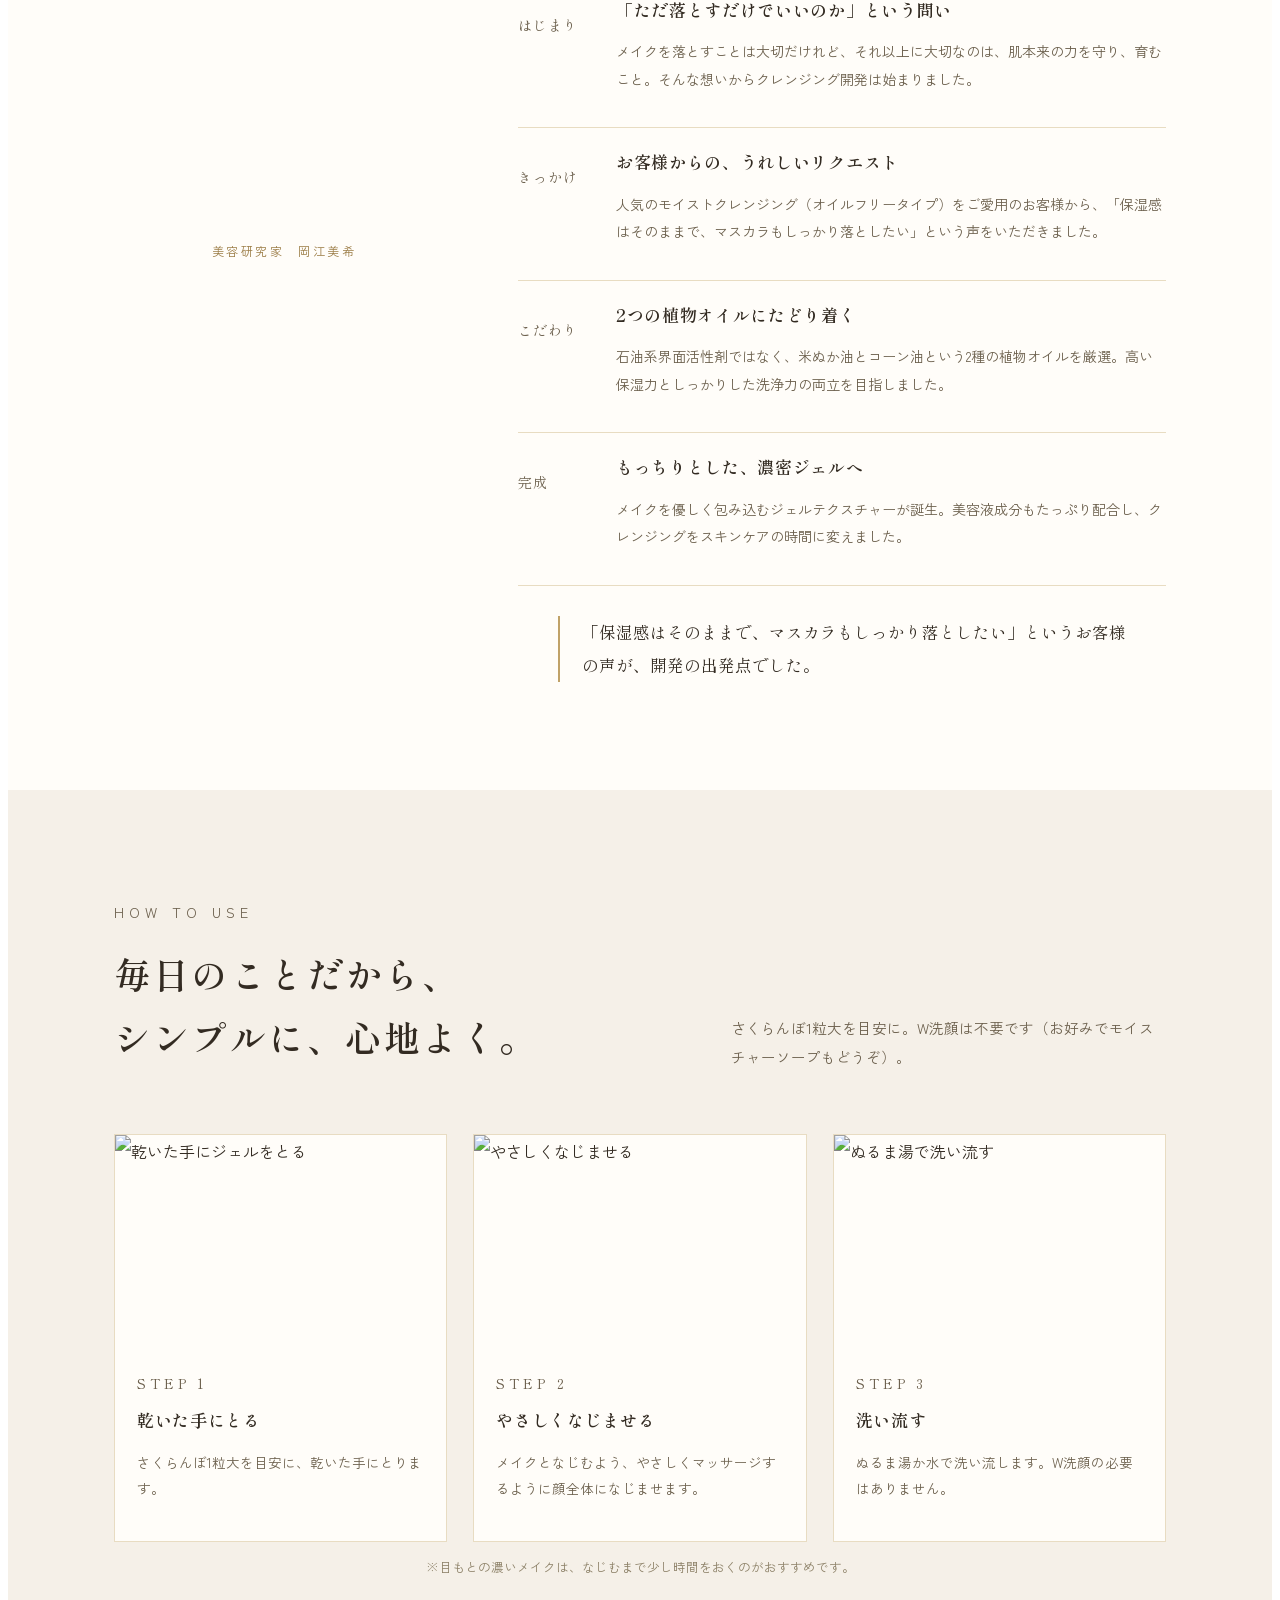
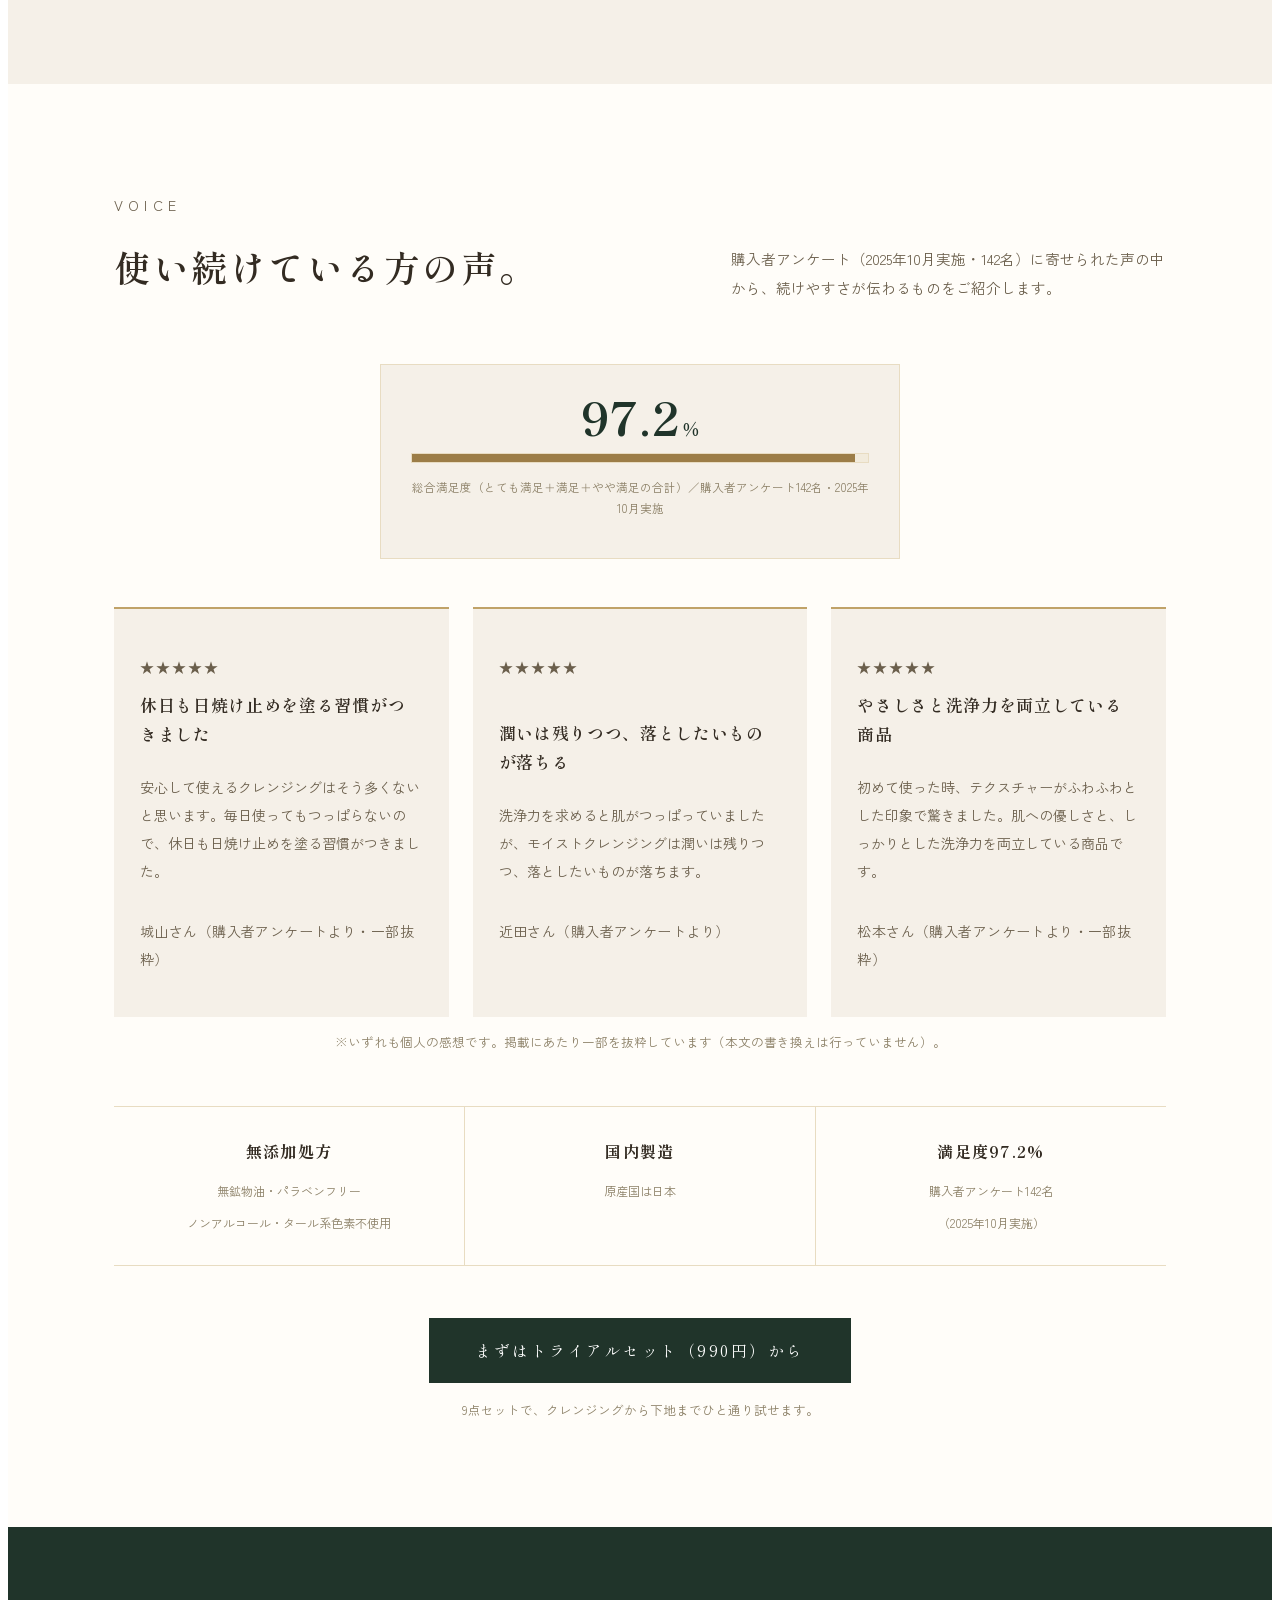
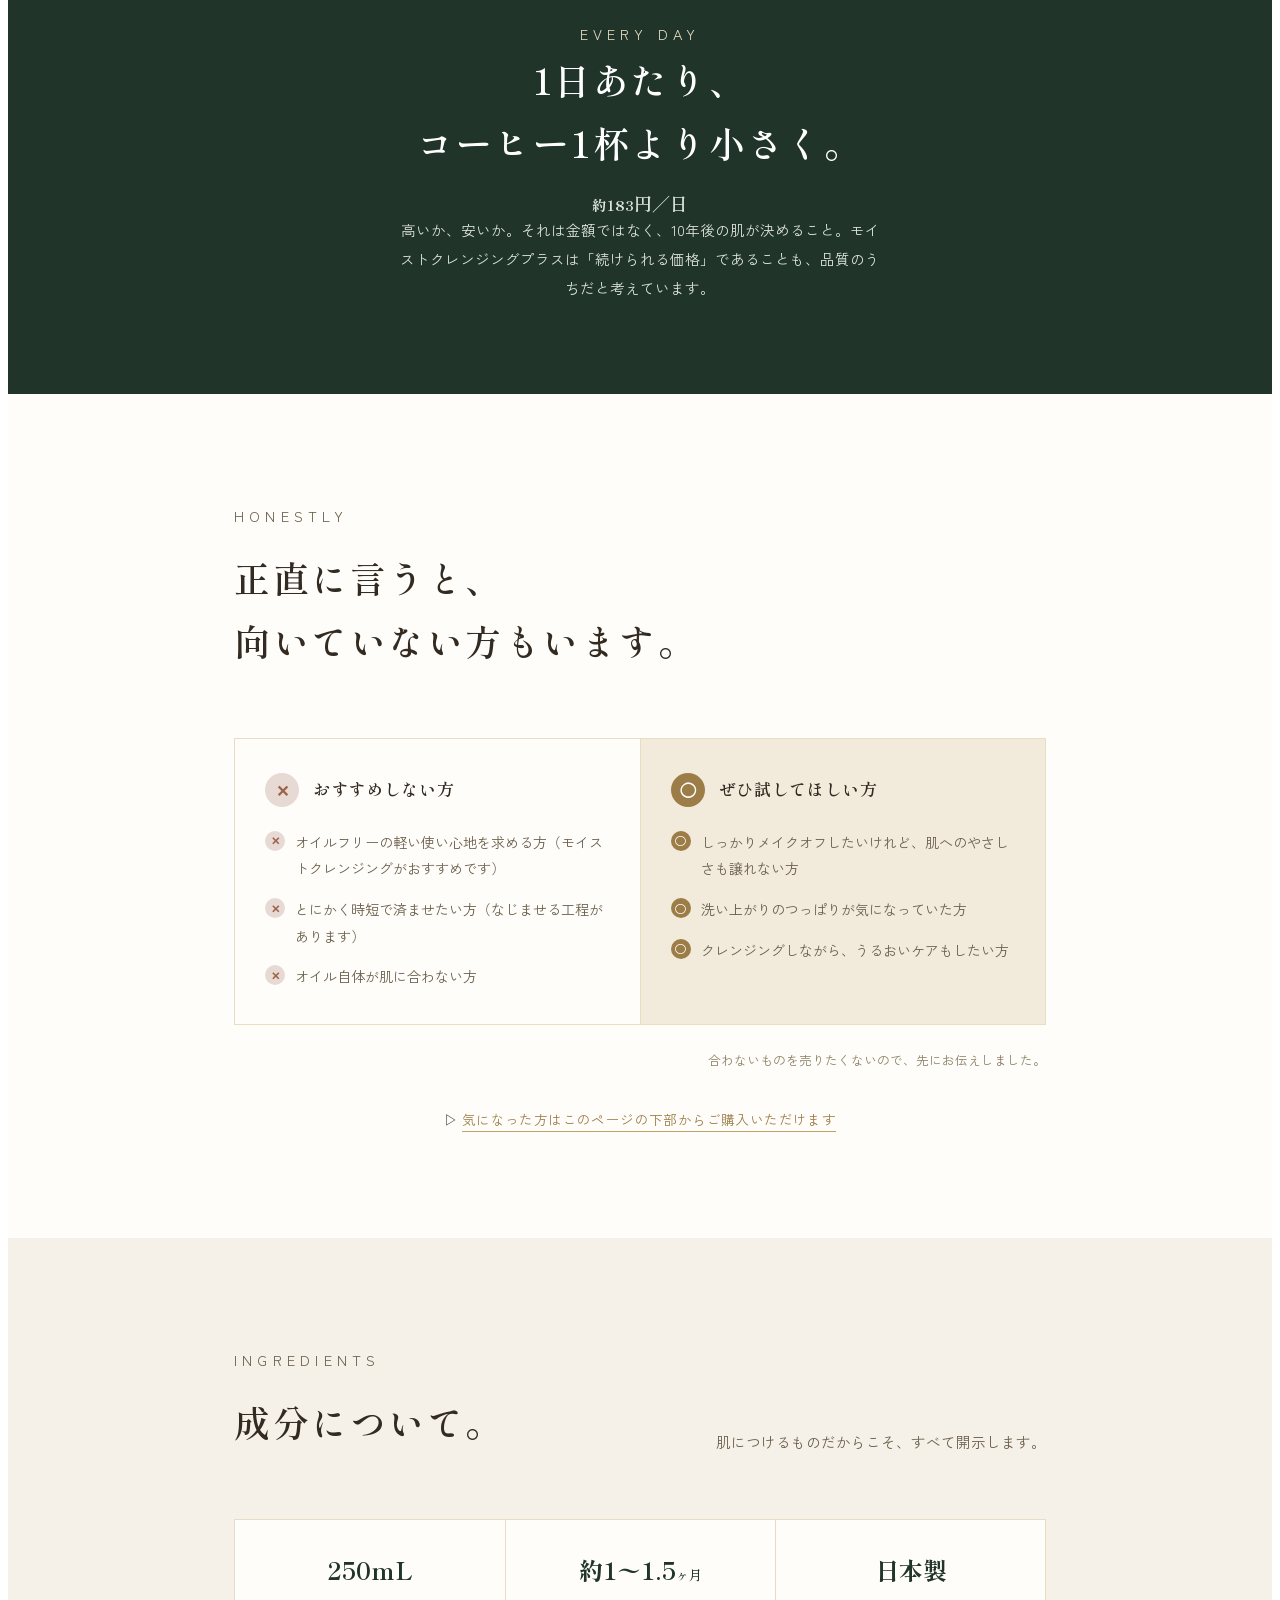
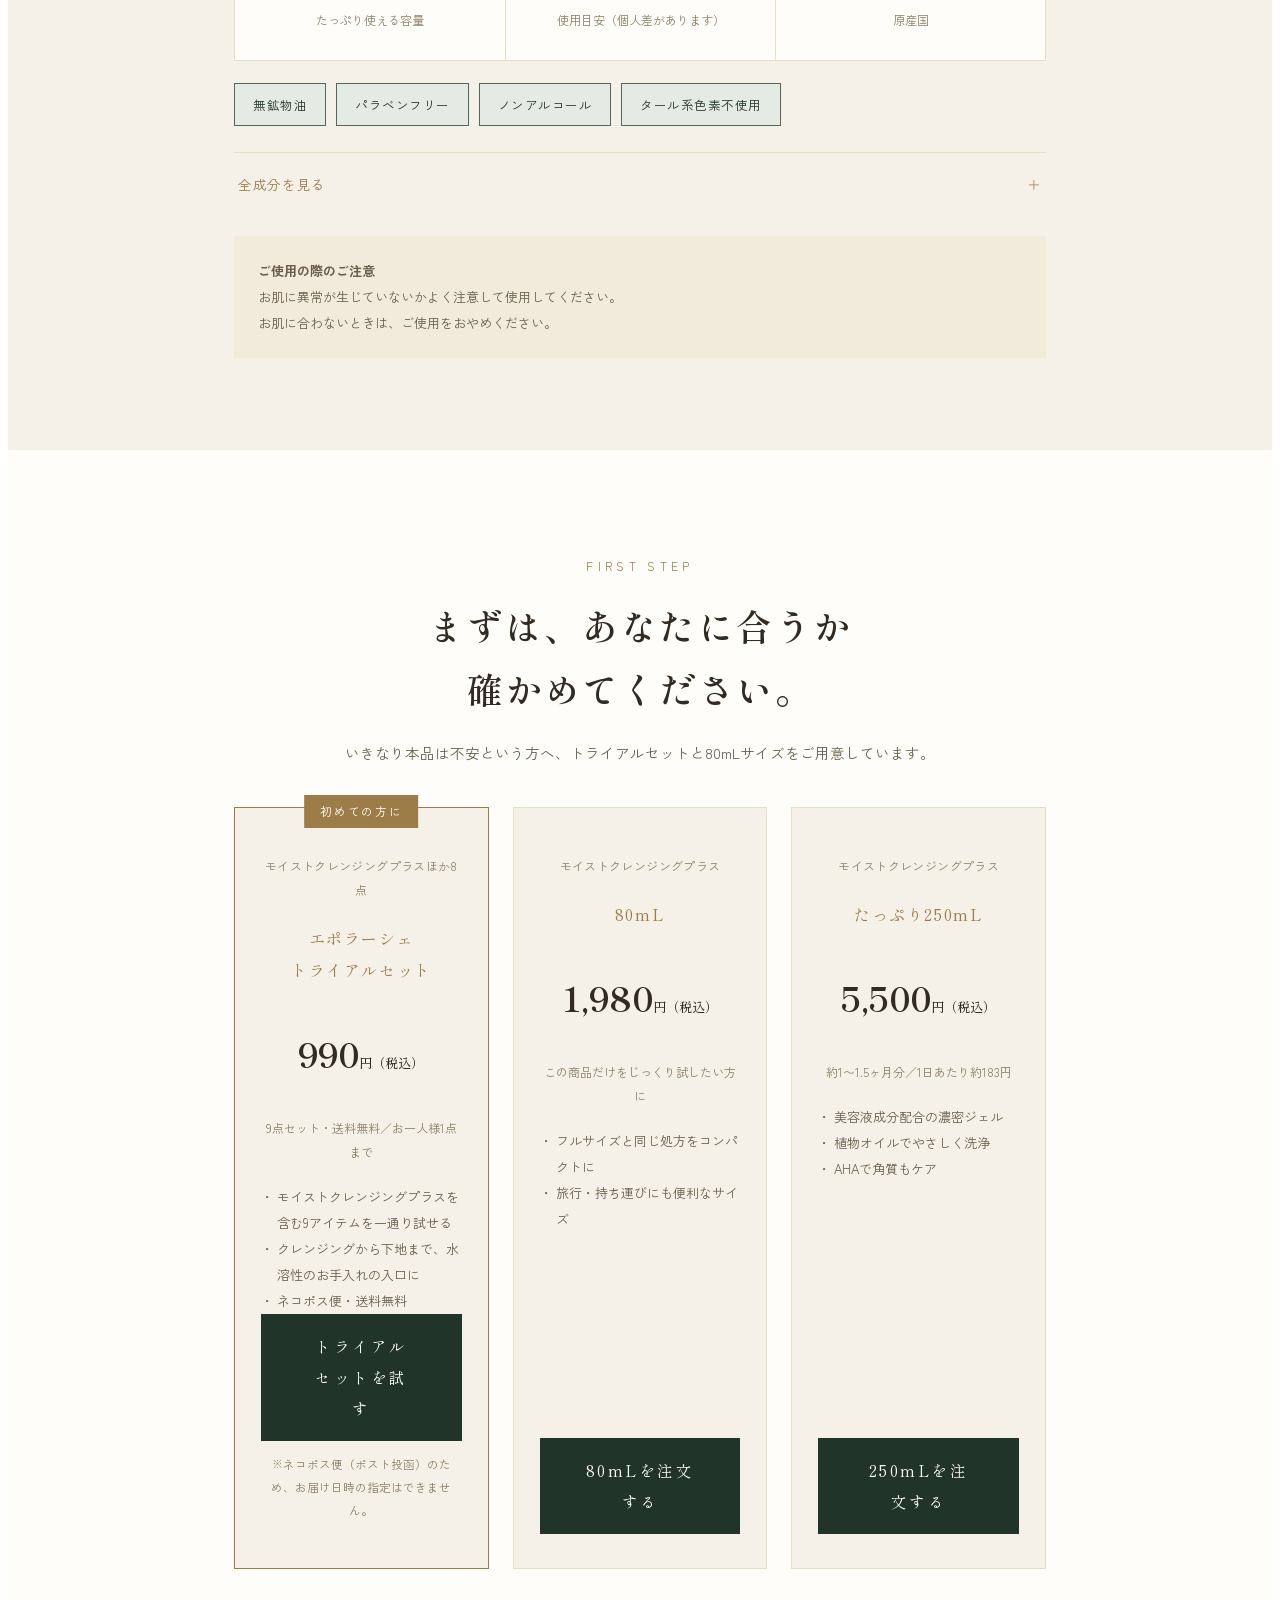
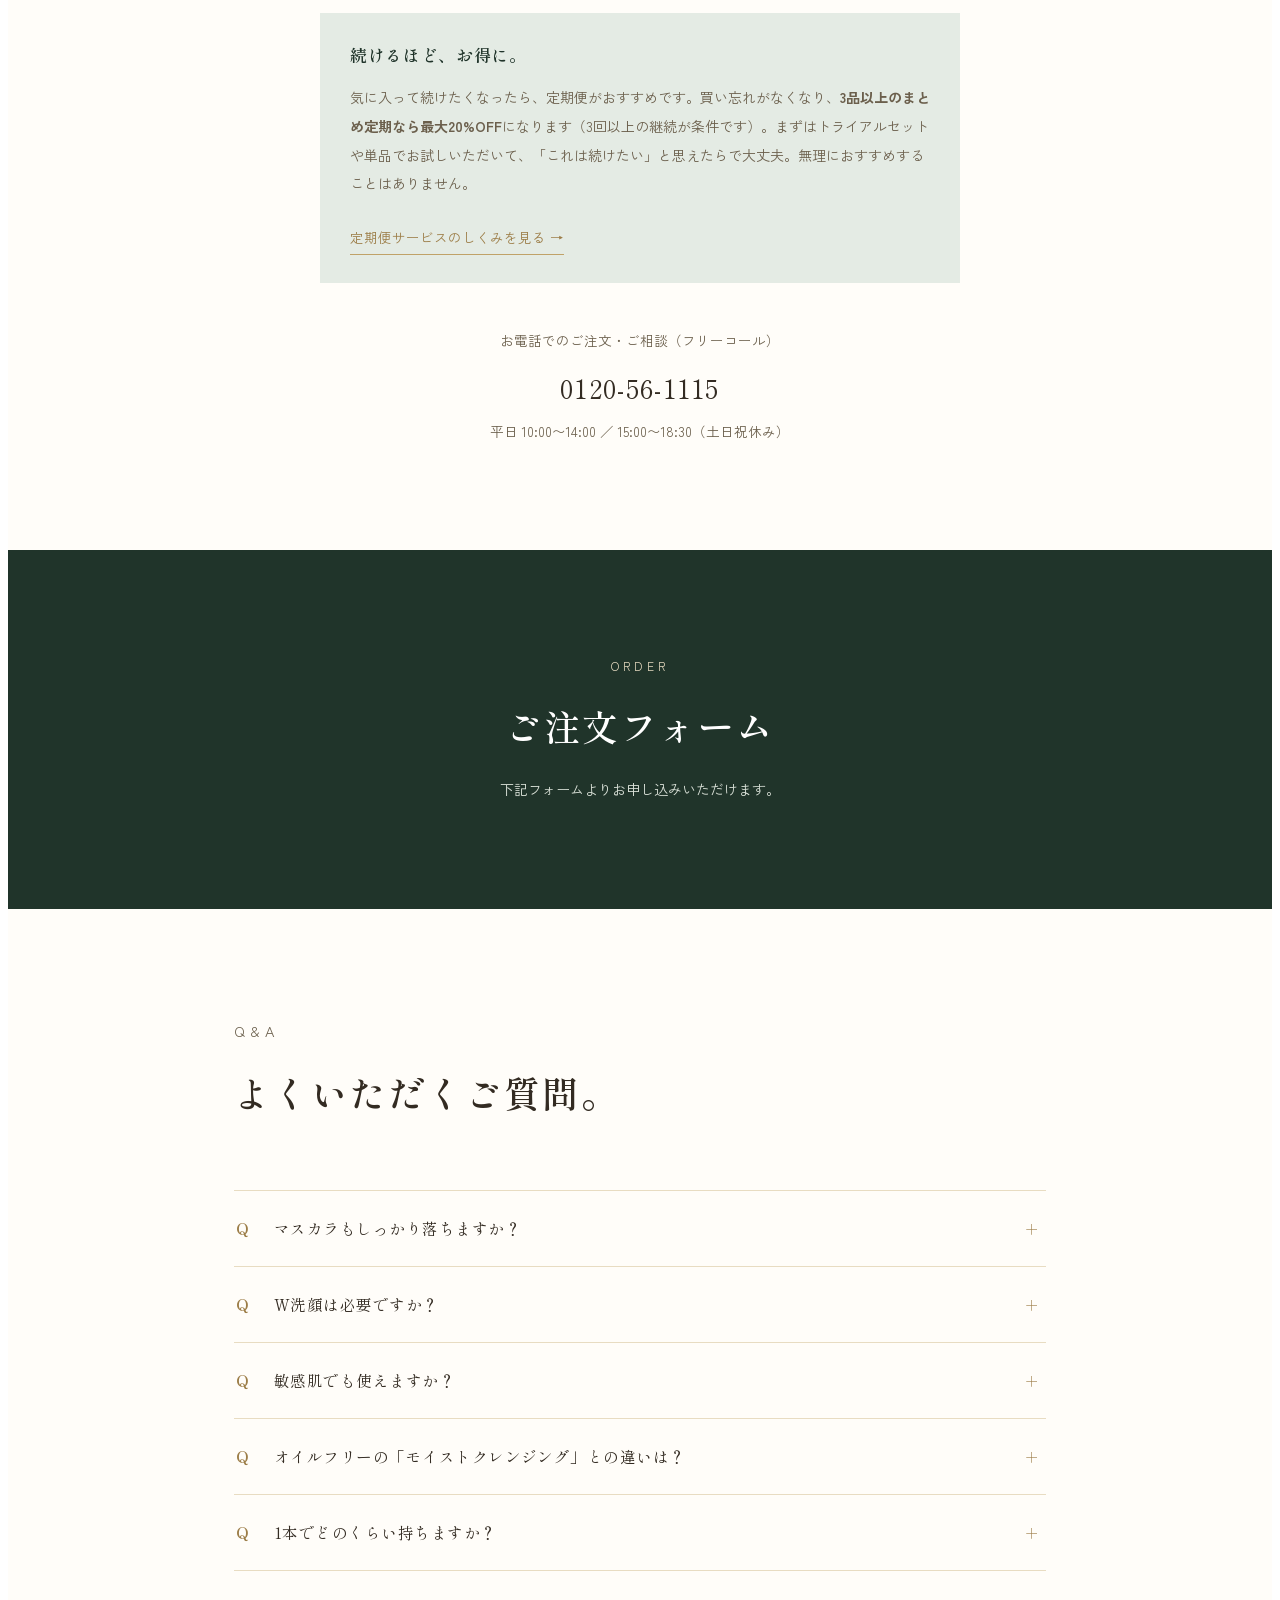
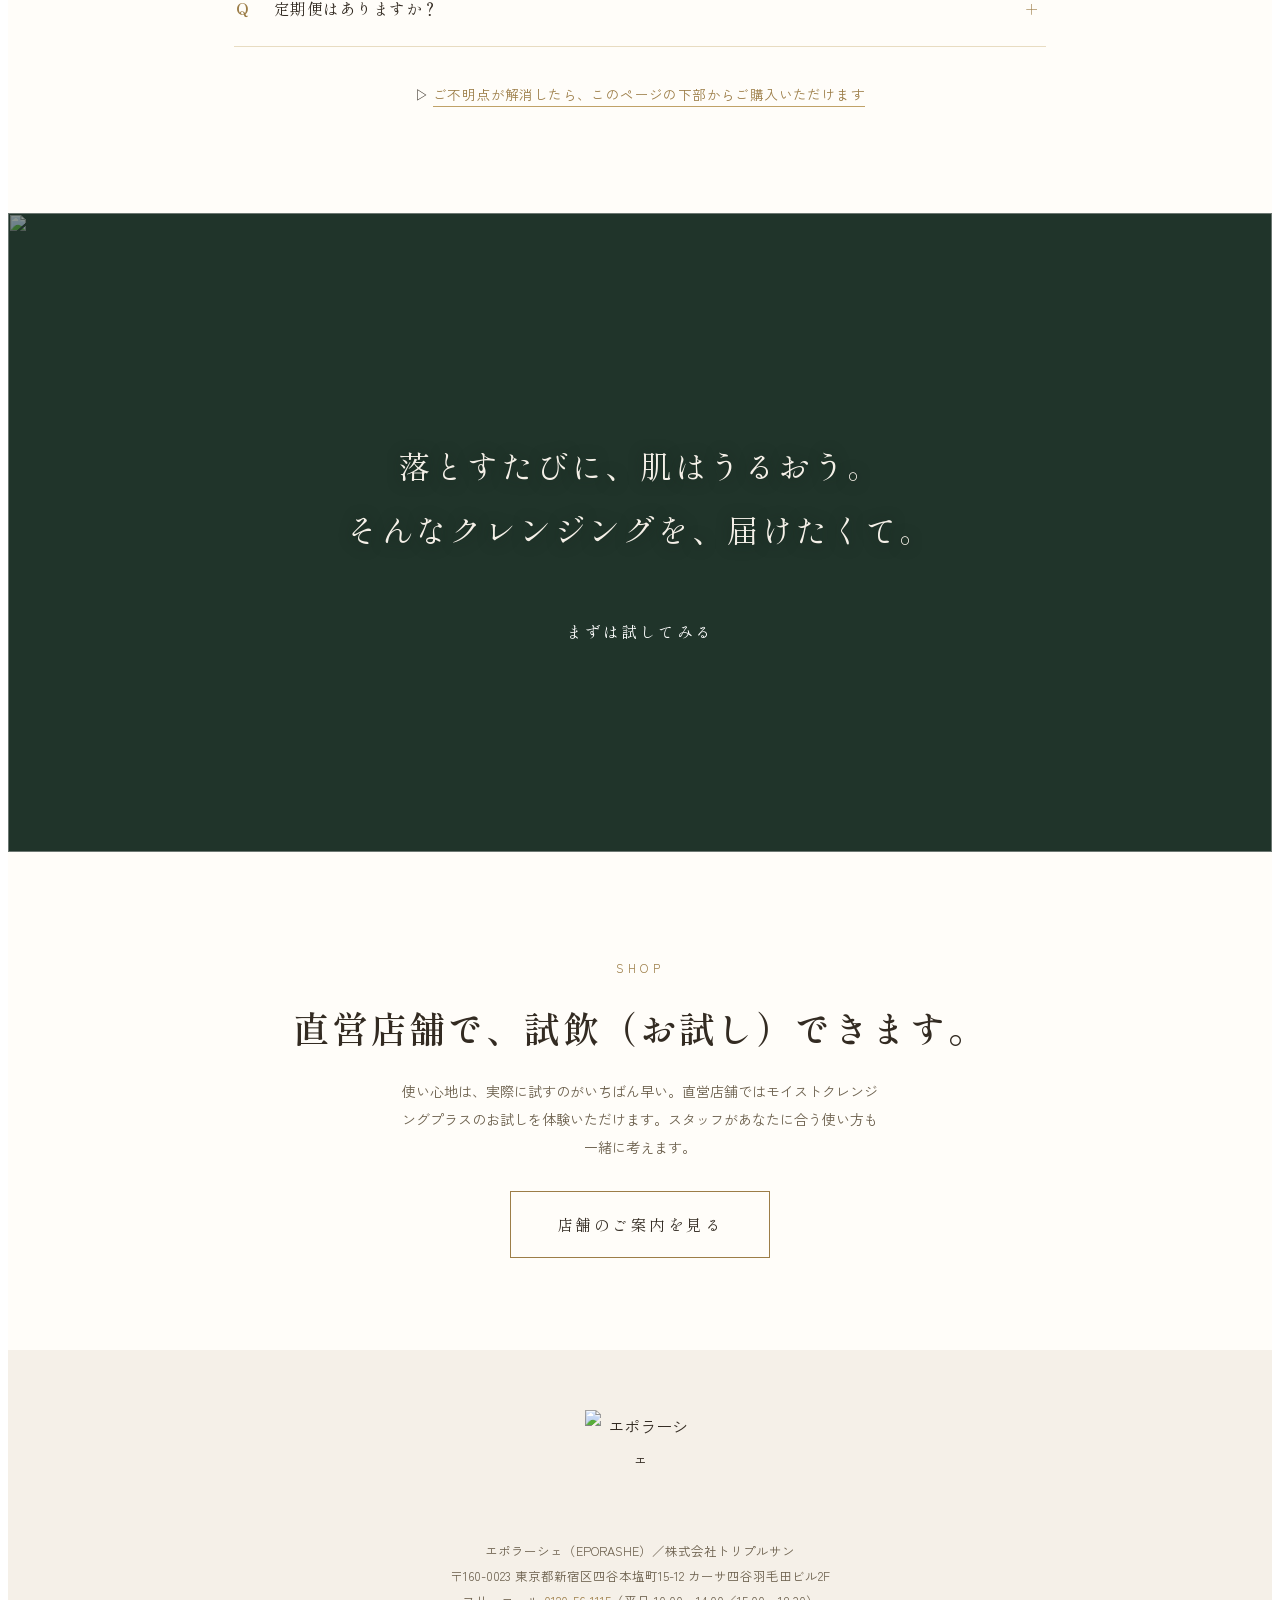
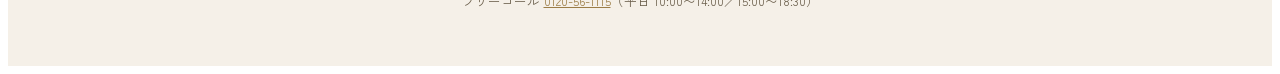
==== commit ece6dab7: "Update index.html" ====
--- a/index.html
+++ b/index.html
@@ -1,109 +1,1279 @@
-<!doctype html>
+<!DOCTYPE html>
 <html lang="ja">
 <head>
-  <meta charset="UTF-8">
-  <meta name="viewport" content="width=device-width, initial-scale=1">
-  <title>モイストクレンジングプラス｜エポラーシェ</title>
-  <meta name="description" content="植物オイルと美容液成分を配合した濃密ジェルクレンジング。落とす時間を、肌をいたわる時間へ。">
-  <meta property="og:type" content="website">
-  <meta property="og:title" content="モイストクレンジングプラス｜エポラーシェ">
-  <meta property="og:description" content="きちんと落として、うるおいは逃さない。">
-  <meta property="og:image" content="images/ogp.jpg">
-  <link rel="stylesheet" href="style.css">
+<!-- ============================================================
+  モイストクレンジングプラスLP / head 編集欄用
+  ※ DOCTYPE・html・head・body タグは含めていません
+============================================================ -->
+
+<meta charset="UTF-8">
+<meta name="viewport" content="width=device-width, initial-scale=1.0">
+
+<title>モイストクレンジングプラス｜植物オイル×美容液成分の濃密ジェル｜エポラーシェ公式</title>
+<meta name="description" content="洗いあがりは、まるでスキンケアのあとのしっとり感。米ぬか油・コーン油の植物オイルとAHAでやさしくメイクオフしながら、美容液成分でうるおいを届ける濃密クレンジングジェル。250mL 5,500円。トライアルセット990円・送料無料あり。">
+
+<link rel="canonical" href="https://example.com/preview">
+
+<!-- OGP -->
+<meta property="og:type" content="product">
+<meta property="og:site_name" content="エポラーシェ">
+<meta property="og:title" content="モイストクレンジングプラス｜植物オイル×美容液成分の濃密ジェル｜エポラーシェ公式">
+<meta property="og:description" content="洗いあがりは、まるでスキンケアのあとのしっとり感。植物オイルとAHAでやさしくメイクオフしながら、うるおいを届けるクレンジングジェル。">
+<meta property="og:image" content="images/ogp.webp">
+<meta property="og:url" content="https://example.com/preview">
+
+<!-- Twitter Card -->
+<meta name="twitter:card" content="summary_large_image">
+<meta name="twitter:title" content="モイストクレンジングプラス｜植物オイル×美容液成分の濃密ジェル｜エポラーシェ公式">
+<meta name="twitter:description" content="洗いあがりは、まるでスキンケアのあとのしっとり感。植物オイルとAHAでやさしくメイクオフしながら、うるおいを届けるクレンジングジェル。">
+<meta name="twitter:image" content="images/ogp.webp">
+
+<!-- Web フォント -->
+<link rel="preconnect" href="https://fonts.googleapis.com">
+<link rel="preconnect" href="https://fonts.gstatic.com" crossorigin>
+<link rel="stylesheet" href="https://fonts.googleapis.com/css2?family=Shippori+Mincho:wght@500;600;700&family=Zen+Kaku+Gothic+New:wght@400;500;700&display=swap">
+
+<!-- LP用スタイル -->
+<style>
+/* ============================================================
+   モイストクレンジングプラスLP / style.css
+   全セレクタを .ep-guide-page 配下に限定（ecforce要件）
+============================================================ */
+
+.ep-guide-page{
+  --ivory:#F5F0E8;
+  --paper:#FFFDF9;
+  --ink:#332B22;
+  --ink-soft:#6B5F4C;
+  --ink-mist:#8C8067;
+  --gold:#C0A268;
+  --gold-light:#E8DCC2;
+  --gold-pale:#F2EBDC;
+  --gold-deep:#9C7D47;
+  --green:#2E4A3A;
+  --green-deep:#20342A;
+  --green-soft:#4F6B58;
+  --green-pale:#E4EBE4;
+
+  font-family:'Zen Kaku Gothic New',sans-serif;
+  background:var(--ivory);
+  color:var(--ink);
+  line-height:2;
+  font-size:16px;
+  -webkit-font-smoothing:antialiased;
+  overflow-x:hidden;
+}
+.ep-guide-page *{box-sizing:border-box;}
+.ep-guide-page img{max-width:100%;display:block;}
+:where(.ep-guide-page) a{color:inherit;}
+.ep-guide-page ul,.ep-guide-page dl{list-style:none;margin:0;padding:0;}
+
+.ep-serif{font-family:'Shippori Mincho',serif;}
+.ep-container{max-width:1100px;margin:0 auto;padding:0 24px;}
+.ep-container-narrow{max-width:860px;margin:0 auto;padding:0 24px;}
+.ep-sec{padding:92px 0;}
+.ep-center{text-align:center;}
+.ep-right{text-align:right;}
+
+.ep-eyebrow{
+  font-size:12px;letter-spacing:.36em;color:var(--gold-deep);
+  margin-bottom:16px;text-transform:uppercase;
+}
+.ep-h2{
+  font-family:'Shippori Mincho',serif;
+  font-size:clamp(24px,3.6vw,36px);
+  font-weight:600;letter-spacing:.07em;line-height:1.75;
+  margin:0 0 18px;
+}
+.ep-h3{
+  font-family:'Shippori Mincho',serif;
+  font-size:17px;font-weight:600;letter-spacing:.04em;line-height:1.7;
+  margin:0 0 10px;
+}
+.ep-sec-head{
+  display:flex;justify-content:space-between;align-items:flex-end;gap:40px;
+  flex-wrap:wrap;margin-bottom:48px;
+}
+.ep-sec-head p{color:var(--ink-soft);max-width:30em;font-size:14.5px;line-height:2;}
+.ep-note{font-size:12.5px;color:var(--ink-mist);}
+
+.ep-btn{
+  display:inline-block;font-family:'Shippori Mincho',serif;
+  font-size:15.5px;letter-spacing:.16em;padding:17px 46px;
+  text-decoration:none;transition:all .25s ease;text-align:center;
+}
+.ep-btn-primary{background:var(--green-deep);color:#fff;}
+.ep-btn-primary:hover{background:var(--gold-deep);}
+.ep-btn-line{background:transparent;border:1px solid var(--gold-deep);color:var(--ink);}
+.ep-btn-line:hover{background:var(--gold-deep);color:#fff;}
+.ep-btn:focus-visible{outline:3px solid var(--gold);outline-offset:2px;}
+
+/* ======== ヘッダー ======== */
+.ep-header{
+  position:fixed;top:0;left:0;right:0;z-index:100;
+  padding:14px 0;background:rgba(32,52,42,.0);
+  transition:background .3s ease;
+}
+.ep-header.is-scrolled{background:rgba(32,52,42,.94);}
+.ep-header-inner{
+  max-width:1100px;margin:0 auto;padding:0 24px;
+  display:flex;align-items:center;justify-content:space-between;
+}
+.ep-header-logo img{height:34px;width:auto;}
+.ep-burger{
+  width:40px;height:32px;background:none;border:none;cursor:pointer;
+  display:flex;flex-direction:column;justify-content:space-between;padding:4px 2px;
+}
+.ep-burger span{display:block;height:1.5px;width:100%;background:#fff;}
+
+/* ======== ドロワー ======== */
+.ep-drawer-overlay{
+  position:fixed;inset:0;background:rgba(20,28,22,.5);z-index:150;
+  opacity:0;visibility:hidden;transition:opacity .3s ease;
+}
+.ep-drawer-overlay.is-open{opacity:1;visibility:visible;}
+.ep-drawer{
+  position:fixed;top:0;right:0;bottom:0;width:min(320px,84vw);
+  background:var(--green-deep);color:var(--ivory);z-index:160;
+  padding:70px 34px 34px;transform:translateX(100%);transition:transform .32s ease;
+  overflow-y:auto;
+}
+.ep-drawer.is-open{transform:translateX(0);}
+.ep-drawer-close{
+  position:absolute;top:20px;right:24px;background:none;border:none;
+  color:#fff;font-size:26px;cursor:pointer;line-height:1;
+}
+.ep-drawer-nav li{border-bottom:1px solid rgba(255,255,255,.14);}
+.ep-drawer-nav a{
+  display:block;padding:16px 2px;font-size:14.5px;letter-spacing:.06em;
+  text-decoration:none;color:var(--ivory);
+}
+.ep-drawer-cta{color:var(--gold-light) !important;font-family:'Shippori Mincho',serif;}
+.ep-drawer-tel{margin-top:30px;font-size:12.5px;color:#D8E0DA;line-height:1.9;}
+.ep-drawer-tel a{font-family:'Shippori Mincho',serif;font-size:19px;color:#fff;display:block;margin:6px 0;}
+
+/* ======== ヒーロー ======== */
+.ep-hero{position:relative;min-height:92vh;display:flex;align-items:center;background:var(--green-deep);overflow:hidden;}
+.ep-hero-media{position:absolute;inset:0;}
+.ep-hero-media img{width:100%;height:100%;object-fit:cover;opacity:.94;}
+.ep-hero::after{
+  content:"";position:absolute;inset:0;
+  background:linear-gradient(100deg,rgba(20,30,24,.72) 0%,rgba(20,30,24,.42) 44%,rgba(20,30,24,.06) 100%);
+}
+.ep-hero-inner{position:relative;z-index:2;padding:132px 24px 96px;color:var(--ivory);width:100%;}
+.ep-hero-brand{font-size:12px;letter-spacing:.44em;color:var(--gold-light);margin-bottom:26px;}
+.ep-hero-title{
+  font-family:'Shippori Mincho',serif;
+  font-size:clamp(28px,4.8vw,48px);font-weight:600;line-height:1.7;letter-spacing:.06em;
+  margin-bottom:26px;
+}
+.ep-l{display:inline-block;}
+.ep-hero-title em{font-style:normal;color:var(--gold-light);}
+.ep-hero-lead{font-size:clamp(14px,1.5vw,16px);color:#EBE6DA;max-width:32em;line-height:2.1;margin-bottom:32px;}
+.ep-hero-badges{display:flex;flex-wrap:wrap;gap:10px;margin-bottom:38px;}
+.ep-badge{
+  font-size:12px;letter-spacing:.06em;padding:7px 16px;
+  border:1px solid rgba(232,220,194,.5);color:var(--gold-light);
+}
+.ep-hero-actions{display:flex;flex-direction:column;align-items:flex-start;gap:16px;margin-bottom:26px;}
+.ep-hero-textlink{font-size:13.5px;letter-spacing:.04em;text-decoration:underline;color:#EDE7D8;}
+.ep-hero-proof{font-size:13px;color:var(--gold-light);letter-spacing:.03em;}
+
+/* ======== クイック値バー ======== */
+.ep-quick{background:var(--paper);border-bottom:1px solid var(--gold-light);}
+.ep-quick-grid{
+  display:grid;grid-template-columns:repeat(4,1fr);gap:0;
+  padding:30px 24px;
+}
+.ep-quick-item{
+  text-align:center;padding:0 14px;border-left:1px solid var(--gold-light);
+}
+.ep-quick-item:first-child{border-left:none;}
+.ep-quick-item strong{
+  display:block;font-family:'Shippori Mincho',serif;font-size:clamp(18px,2vw,22px);
+  color:var(--green-deep);margin-bottom:6px;
+}
+.ep-quick-item span{font-size:12px;color:var(--ink-soft);letter-spacing:.02em;}
+
+/* ======== 共感 ======== */
+.ep-empathy{background:var(--paper);}
+.ep-empathy-grid{display:grid;grid-template-columns:1fr 1fr;gap:60px;align-items:center;}
+.ep-checklist{margin:24px 0 30px;}
+.ep-check{
+  font-family:'Shippori Mincho',serif;font-size:16.5px;line-height:1.85;
+  padding:15px 0 15px 28px;position:relative;border-bottom:1px solid var(--gold-light);
+  color:var(--ink-soft);
+}
+.ep-check::before{content:"—";position:absolute;left:0;color:var(--gold-deep);}
+.ep-empathy-close{font-family:'Shippori Mincho',serif;font-size:18px;line-height:2;color:var(--ink);}
+.ep-empathy-image{position:relative;}
+.ep-empathy-image img{width:100%;height:480px;object-fit:cover;}
+.ep-empathy-image::after{
+  content:"";position:absolute;top:16px;left:16px;right:-16px;bottom:-16px;
+  border:1px solid var(--gold);z-index:-1;
+}
+
+/* ======== 4コマ漫画 ======== */
+.ep-manga{background:var(--ivory);}
+.ep-manga-grid{display:grid;grid-template-columns:repeat(4,1fr);gap:20px;}
+.ep-manga-item{margin:0;}
+.ep-manga-frame{
+  position:relative;width:100%;padding-top:100%;overflow:hidden;
+  border:1px solid var(--gold-light);background:var(--paper);
+}
+.ep-manga-frame img{
+  position:absolute;top:0;left:0;width:100%;height:100%;
+  object-fit:cover;border:none;
+}
+.ep-manga-item figcaption{font-size:12.5px;color:var(--ink-soft);line-height:1.85;margin-top:12px;}
+
+/* ======== 選ばれる理由 ======== */
+.ep-reasons{background:var(--paper);}
+.ep-reason-grid{display:grid;grid-template-columns:repeat(3,1fr);gap:44px;}
+.ep-reason-card{border-top:2px solid var(--gold-deep);padding-top:22px;}
+.ep-reason-icon{
+  display:flex;align-items:center;justify-content:center;
+  width:44px;height:44px;border-radius:50%;background:var(--green-pale);
+  color:var(--green-deep);margin-bottom:16px;
+}
+.ep-reason-icon svg{width:22px;height:22px;}
+.ep-reason-num{font-size:11.5px;letter-spacing:.2em;color:var(--gold-deep);margin-bottom:14px;}
+.ep-reason-value{
+  font-family:'Shippori Mincho',serif;font-size:clamp(30px,4vw,40px);
+  font-weight:700;color:var(--green-deep);line-height:1.2;margin-bottom:14px;
+}
+.ep-reason-value small{font-size:16px;font-weight:600;margin-left:2px;}
+.ep-reason-card p{font-size:14px;color:var(--ink-soft);line-height:2;}
+
+/* ======== 独自性 / 逆説 ======== */
+.ep-compare{background:var(--green-deep);color:var(--ivory);}
+.ep-compare .ep-eyebrow{color:var(--gold-light);}
+.ep-compare .ep-h2{color:#fff;}
+.ep-compare .ep-sec-head p{color:#D8E0DA;}
+.ep-compare-grid{
+  display:grid;grid-template-columns:1fr 1fr;gap:1px;
+  background:var(--gold-deep);border:1px solid var(--gold-deep);margin-top:8px;
+}
+.ep-compare-card{background:var(--green-deep);padding:38px 32px;}
+.ep-compare-card.ep-featured{background:#324F3F;}
+.ep-compare-label{font-size:11px;letter-spacing:.2em;color:#C9D6CC;margin-bottom:8px;}
+.ep-compare-card.ep-featured .ep-compare-label{color:var(--gold-light);}
+.ep-compare-card .ep-h3{color:#fff;}
+.ep-compare-card p{font-size:14px;color:#DCE3DA;line-height:2;}
+.ep-flow{display:flex;gap:6px;align-items:center;margin:18px 0 20px;height:20px;}
+.ep-dot{width:9px;height:9px;border-radius:50%;background:#8FA79A;opacity:.8;}
+.ep-featured .ep-dot{width:12px;height:12px;background:var(--gold-light);opacity:1;}
+.ep-link{width:9px;height:2px;background:var(--gold);}
+.ep-compare-note{
+  font-family:'Shippori Mincho',serif;font-size:15.5px;line-height:2;
+  color:#E7EDE4;margin-top:30px;max-width:36em;
+}
+.ep-proof{margin-top:36px;}
+.ep-proof img{width:100%;height:340px;object-fit:cover;}
+.ep-proof figcaption{font-size:12.5px;color:#C9D6CC;margin-top:12px;line-height:1.85;}
+
+/* ======== 開発ストーリー ======== */
+.ep-story{background:var(--paper);}
+.ep-story-grid{display:grid;grid-template-columns:340px 1fr;gap:64px;align-items:start;}
+.ep-story-photo{position:sticky;top:60px;}
+.ep-story-photo img{width:100%;height:440px;object-fit:cover;}
+.ep-story-photo figcaption{font-size:12px;letter-spacing:.2em;color:var(--gold-deep);margin-top:12px;text-align:center;}
+.ep-timeline{margin:26px 0 30px;}
+.ep-timeline-item{
+  display:grid;grid-template-columns:76px 1fr;gap:22px;
+  padding:20px 0;border-bottom:1px solid var(--gold-light);
+}
+.ep-timeline-item:first-child{border-top:1px solid var(--gold-light);}
+.ep-timeline-year{font-family:'Shippori Mincho',serif;font-size:14px;color:var(--gold-deep);letter-spacing:.06em;padding-top:2px;}
+.ep-timeline-item p{font-size:14px;color:var(--ink-soft);line-height:1.95;}
+.ep-story-quote{
+  font-family:'Shippori Mincho',serif;font-size:16.5px;line-height:2;color:var(--ink);
+  border-left:2px solid var(--gold);padding-left:22px;margin-top:8px;
+}
+
+/* ======== 使い方 ======== */
+.ep-howto{background:var(--ivory);}
+.ep-howto-grid{display:grid;grid-template-columns:repeat(3,1fr);gap:26px;}
+.ep-how-card{background:var(--paper);border:1px solid var(--gold-light);}
+.ep-how-card img{width:100%;height:200px;object-fit:cover;}
+.ep-how-body{padding:22px 22px 26px;}
+.ep-kicker{font-family:'Shippori Mincho',serif;font-size:11.5px;letter-spacing:.3em;color:var(--gold-deep);margin-bottom:10px;}
+.ep-how-body p{font-size:13.5px;color:var(--ink-soft);line-height:1.95;}
+
+/* ======== セクションCTA（section-cta） ======== */
+.ep-section-cta{margin-top:34px;font-size:13.5px;}
+.ep-section-cta a{
+  color:var(--gold-deep);text-decoration:none;
+  border-bottom:1px solid var(--gold);padding-bottom:2px;
+  letter-spacing:.03em;
+}
+.ep-section-cta a:hover{color:var(--ink);border-color:var(--ink);}
+.ep-compare .ep-section-cta a{color:var(--gold-light);border-color:var(--gold);}
+.ep-compare .ep-section-cta a:hover{color:#fff;}
+
+/* ======== レビューグラフ ======== */
+.ep-review-graph{
+  max-width:520px;margin:0 auto 48px;text-align:center;
+  padding:28px 30px;background:var(--ivory);border:1px solid var(--gold-light);
+}
+.ep-review-graph-num{
+  font-family:'Shippori Mincho',serif;color:var(--green-deep);
+  margin-bottom:14px;line-height:1;
+}
+.ep-review-graph-num strong{font-size:clamp(34px,4.5vw,46px);font-weight:700;}
+.ep-review-graph-num span{font-size:18px;margin-left:2px;}
+.ep-review-graph-bar{
+  height:10px;background:var(--gold-pale);border:1px solid var(--gold-light);
+  overflow:hidden;margin-bottom:14px;
+}
+.ep-review-graph-fill{height:100%;background:var(--gold-deep);}
+.ep-review-graph-label{font-size:11.5px;color:var(--ink-mist);line-height:1.8;}
+
+/* ======== お客様の声 ======== */
+.ep-voices{background:var(--paper);}
+.ep-voice-grid{display:grid;grid-template-columns:repeat(3,1fr);gap:24px;margin-bottom:8px;}
+.ep-voice{background:var(--ivory);padding:30px 26px;border-top:2px solid var(--gold);display:flex;flex-direction:column;}
+.ep-stars{color:var(--gold-deep);letter-spacing:2px;font-size:13px;margin-bottom:10px;}
+.ep-voice p{font-size:14px;color:var(--ink-soft);line-height:2;flex:1;}
+.ep-voice-meta{font-size:12px;color:var(--ink-mist);margin-top:18px;letter-spacing:.03em;}
+.ep-trust{
+  display:flex;justify-content:center;margin-top:52px;
+  border-top:1px solid var(--gold-light);border-bottom:1px solid var(--gold-light);
+}
+.ep-trust-item{flex:1;text-align:center;padding:28px 16px;border-left:1px solid var(--gold-light);}
+.ep-trust-item:first-child{border-left:none;}
+.ep-trust-item strong{display:block;font-family:'Shippori Mincho',serif;font-size:16px;letter-spacing:.08em;margin-bottom:6px;}
+.ep-trust-item span{font-size:12px;color:var(--ink-mist);line-height:1.8;}
+.ep-midcta{text-align:center;margin-top:52px;}
+.ep-microcopy{font-size:12.5px;color:var(--ink-mist);margin-top:14px;}
+
+/* ======== コスパ ======== */
+.ep-cost{background:var(--green-deep);color:var(--ivory);text-align:center;}
+.ep-cost .ep-eyebrow{color:var(--gold-light);}
+.ep-cost .ep-h2{color:#fff;}
+.ep-cost-value{
+  font-family:'Shippori Mincho',serif;font-size:clamp(40px,6vw,64px);
+  color:var(--gold-light);font-weight:700;line-height:1.3;margin:10px 0 16px;
+}
+.ep-cost-value small{font-size:18px;font-weight:600;}
+.ep-cost p{color:#DCE3DA;max-width:34em;margin:0 auto;font-size:14.5px;}
+
+/* ======== 向き不向き ======== */
+.ep-fit{background:var(--paper);}
+.ep-fit-grid{display:grid;grid-template-columns:1fr 1fr;gap:1px;background:var(--gold-light);border:1px solid var(--gold-light);margin-top:8px;}
+.ep-fit-card{background:var(--paper);padding:34px 30px;}
+.ep-fit-card.ep-good{background:var(--gold-pale);}
+.ep-fit-head{display:flex;align-items:center;gap:14px;margin-bottom:22px;}
+.ep-fit-head .ep-h3{margin:0;}
+.ep-fit-mark{
+  flex:none;width:34px;height:34px;border-radius:50%;
+  display:flex;align-items:center;justify-content:center;
+  font-family:'Shippori Mincho',serif;font-size:16px;font-weight:700;
+}
+.ep-mark-no{background:#E7D9D3;color:#9C6248;}
+.ep-mark-yes{background:var(--gold-deep);color:#fff;}
+.ep-fit-list li{
+  font-size:14px;color:var(--ink-soft);line-height:1.9;
+  display:flex;gap:10px;margin-bottom:14px;
+}
+.ep-fit-list li:last-child{margin-bottom:0;}
+.ep-fit-icon{
+  flex:none;width:20px;height:20px;border-radius:50%;
+  display:flex;align-items:center;justify-content:center;
+  font-size:11px;font-weight:700;margin-top:2px;
+}
+.ep-icon-no{background:#E7D9D3;color:#9C6248;}
+.ep-icon-yes{background:var(--gold-deep);color:#fff;}
+.ep-note.ep-right{margin-top:22px;}
+
+/* ======== 成分 ======== */
+.ep-spec{background:var(--ivory);}
+.ep-spec-stats{
+  display:grid;grid-template-columns:repeat(3,1fr);gap:0;
+  background:var(--paper);border:1px solid var(--gold-light);margin-top:6px;
+}
+.ep-spec-stat{text-align:center;padding:26px 16px;border-left:1px solid var(--gold-light);}
+.ep-spec-stat:first-child{border-left:none;}
+.ep-spec-stat strong{
+  display:block;font-family:'Shippori Mincho',serif;font-size:clamp(18px,2.2vw,24px);
+  color:var(--green-deep);margin-bottom:8px;
+}
+.ep-spec-stat strong small{font-size:13px;font-weight:500;}
+.ep-spec-stat span{font-size:12px;color:var(--ink-mist);}
+.ep-spec-badges{display:flex;flex-wrap:wrap;gap:10px;margin-top:22px;}
+.ep-spec-badge{
+  font-size:12.5px;letter-spacing:.04em;color:var(--green-deep);
+  background:var(--green-pale);border:1px solid var(--green-soft);
+  padding:8px 18px;
+}
+.ep-ingredients{margin-top:26px;border-top:1px solid var(--gold-light);}
+.ep-ingredients summary{
+  padding:18px 30px 18px 4px;cursor:pointer;list-style:none;position:relative;
+  font-size:13.5px;letter-spacing:.05em;color:var(--gold-deep);
+}
+.ep-ingredients summary::-webkit-details-marker{display:none;}
+.ep-ingredients summary::after{content:"＋";position:absolute;right:4px;top:18px;color:var(--gold-deep);}
+.ep-ingredients[open] summary::after{content:"−";}
+.ep-ingredients p{
+  font-size:12.5px;color:var(--ink-mist);line-height:2.1;
+  padding:0 4px 22px;
+}
+.ep-caution{
+  margin-top:20px;padding:22px 24px;background:var(--gold-pale);
+  font-size:13px;color:var(--ink-soft);line-height:2;
+}
+
+/* ======== 商品ラインナップ ======== */
+.ep-offer{background:var(--paper);}
+.ep-offer-lead{text-align:center;color:var(--ink-soft);font-size:14.5px;margin-bottom:40px;}
+.ep-offer-grid{
+  display:grid;grid-template-columns:repeat(auto-fit,minmax(230px,1fr));gap:24px;margin-bottom:44px;
+}
+.ep-offer-card{
+  background:var(--ivory);border:1px solid var(--gold-light);padding:34px 26px;
+  text-align:center;position:relative;display:flex;flex-direction:column;
+}
+.ep-offer-card.ep-trial{border:1px solid var(--gold-deep);}
+.ep-ribbon{
+  position:absolute;top:-13px;left:50%;transform:translateX(-50%);
+  background:var(--gold-deep);color:#fff;font-size:11.5px;letter-spacing:.14em;
+  padding:5px 16px;white-space:nowrap;
+}
+.ep-offer-img{width:100%;height:170px;object-fit:contain;margin-bottom:20px;}
+.ep-offer-name{font-size:12px;color:var(--ink-mist);letter-spacing:.03em;margin-bottom:4px;}
+.ep-offer-plan{font-family:'Shippori Mincho',serif;font-size:16px;letter-spacing:.1em;color:var(--gold-deep);margin-bottom:12px;}
+.ep-offer-price{font-family:'Shippori Mincho',serif;font-size:clamp(26px,3vw,34px);font-weight:700;line-height:1.3;}
+.ep-offer-price small{font-size:13px;font-weight:500;}
+.ep-offer-sub{font-size:12px;color:var(--ink-mist);margin:6px 0 20px;}
+.ep-offer-list{font-size:13px;color:var(--ink-soft);line-height:2;margin-bottom:22px;text-align:left;padding:0 4px;flex:1;}
+.ep-offer-list li{padding-left:16px;position:relative;}
+.ep-offer-list li::before{content:"・";position:absolute;left:0;}
+.ep-micro{font-size:11.5px;color:var(--ink-mist);margin-top:12px;}
+.ep-teiki{max-width:640px;margin:0 auto;background:var(--green-pale);padding:28px 30px;font-size:14px;color:var(--ink-soft);line-height:2.05;}
+.ep-teiki .ep-h3{color:var(--green-deep);}
+.ep-teiki a{display:inline-block;margin-top:12px;font-size:13.5px;color:var(--gold-deep);text-decoration:none;border-bottom:1px solid var(--gold);padding-bottom:2px;}
+.ep-teiki a:hover{color:var(--ink);}
+.ep-tel{margin-top:44px;text-align:center;font-size:13.5px;color:var(--ink-soft);}
+.ep-tel a{font-family:'Shippori Mincho',serif;font-size:26px;letter-spacing:.05em;color:var(--ink);display:block;margin:8px 0 4px;text-decoration:none;}
+
+/* ======== フォーム導入見出し ======== */
+.ep-formlead{background:var(--green-deep);color:var(--ivory);}
+.ep-formlead .ep-eyebrow{color:var(--gold-light);}
+.ep-formlead .ep-h2{color:#fff;}
+.ep-formlead-text{color:#DCE3DA;font-size:14px;}
+
+/* ======== Q&A ======== */
+.ep-faq{background:var(--paper);}
+.ep-qa{border-bottom:1px solid var(--gold-light);}
+.ep-qa:first-of-type{border-top:1px solid var(--gold-light);}
+.ep-qa summary{
+  font-family:'Shippori Mincho',serif;font-size:15.5px;padding:22px 36px 22px 40px;
+  cursor:pointer;position:relative;letter-spacing:.03em;list-style:none;
+}
+.ep-qa summary::-webkit-details-marker{display:none;}
+.ep-qa summary::before{content:"Q";position:absolute;left:2px;top:22px;font-family:'Shippori Mincho',serif;color:var(--gold-deep);font-weight:700;}
+.ep-qa summary::after{content:"＋";position:absolute;right:6px;top:22px;color:var(--gold-deep);transition:transform .25s ease;}
+.ep-qa[open] summary::after{content:"−";}
+.ep-qa-a{padding:0 36px 24px 40px;font-size:13.5px;color:var(--ink-soft);line-height:2;position:relative;}
+.ep-qa-a::before{content:"A";position:absolute;left:2px;top:0;font-family:'Shippori Mincho',serif;color:var(--gold);font-weight:700;font-size:15px;}
+
+/* ======== 最終メッセージ ======== */
+.ep-final{position:relative;background:var(--green-deep);color:var(--ivory);text-align:center;overflow:hidden;}
+.ep-final-bg{position:absolute;inset:0;width:100%;height:100%;object-fit:cover;opacity:.48;}
+.ep-final > .ep-container-narrow{position:relative;z-index:2;padding-top:96px;padding-bottom:96px;}
+.ep-final-msg{
+  font-family:'Shippori Mincho',serif;font-size:clamp(21px,3.2vw,32px);
+  line-height:2;letter-spacing:.08em;margin-bottom:38px;
+  text-shadow:0 1px 14px rgba(20,30,24,.6);
+}
+
+/* ======== 直営店案内 ======== */
+.ep-shop{background:var(--paper);}
+.ep-shop-text{color:var(--ink-soft);max-width:34em;margin:0 auto 30px;font-size:14px;}
+
+/* ======== フッター ======== */
+.ep-footer{max-width:1100px;margin:0 auto;padding:60px 24px 40px;text-align:center;}
+.ep-footer-logo{margin:0 auto 18px;}
+.ep-footer-text{font-size:12.5px;color:var(--ink-soft);line-height:2;}
+.ep-footer-text a{color:var(--gold-deep);}
+
+/* ======== 追従CTA（スマホ） ======== */
+.ep-sticky{
+  position:fixed;left:0;right:0;bottom:0;z-index:90;
+  background:var(--green-deep);
+  transform:translateY(100%);transition:transform .3s ease;
+}
+.ep-sticky.show{transform:translateY(0);}
+.ep-sticky a{
+  display:block;text-align:center;padding:16px 12px;color:#fff;
+  font-family:'Shippori Mincho',serif;font-size:14.5px;letter-spacing:.05em;text-decoration:none;
+}
+
+/* ======== トップへ戻る ======== */
+.ep-totop{
+  position:fixed;right:18px;bottom:78px;z-index:80;
+  width:42px;height:42px;background:rgba(46,74,58,.86);color:#fff;border:none;
+  cursor:pointer;font-size:13px;opacity:0;visibility:hidden;transition:opacity .3s ease;
+}
+.ep-totop.show{opacity:1;visibility:visible;}
+
+/* ======== スクロールリビール ======== */
+.ep-reveal{opacity:0;transform:translateY(24px);transition:opacity .7s ease,transform .7s ease;}
+.ep-reveal.on{opacity:1;transform:translateY(0);}
+@media (prefers-reduced-motion:reduce){
+  .ep-reveal{opacity:1;transform:none;transition:none;}
+}
+
+/* ======== キャンペーン差し込み枠 ======== */
+.ep-campaign{background:var(--green-deep);color:var(--ivory);padding:20px 0;text-align:center;font-size:13.5px;}
+
+/* ============================================================
+   レスポンシブ
+============================================================ */
+@media (max-width:1024px){
+  .ep-story-grid{grid-template-columns:1fr;}
+  .ep-story-photo{position:static;}
+  .ep-story-photo img{height:340px;}
+}
+@media (max-width:768px){
+  .ep-sec{padding:64px 0;}
+  .ep-empathy-grid{grid-template-columns:1fr;gap:32px;}
+  .ep-empathy-image img{height:320px;}
+  .ep-manga-grid{grid-template-columns:repeat(2,1fr);gap:14px;}
+  .ep-reason-grid{grid-template-columns:1fr;gap:34px;}
+  .ep-compare-grid{grid-template-columns:1fr;}
+  .ep-howto-grid{grid-template-columns:1fr;}
+  .ep-voice-grid{grid-template-columns:1fr;}
+  .ep-trust{flex-direction:column;}
+  .ep-trust-item{border-left:none;border-top:1px solid var(--gold-light);}
+  .ep-trust-item:first-child{border-top:none;}
+  .ep-fit-grid{grid-template-columns:1fr;}
+  .ep-spec-stats{grid-template-columns:1fr;}
+  .ep-spec-stat{border-left:none;border-top:1px solid var(--gold-light);}
+  .ep-spec-stat:first-child{border-top:none;}
+  .ep-quick-grid{grid-template-columns:repeat(2,1fr);gap:20px;}
+  .ep-quick-item{border-left:none;border-top:1px solid var(--gold-light);padding-top:16px;}
+  .ep-quick-item:nth-child(1),.ep-quick-item:nth-child(2){border-top:none;}
+  .ep-offer-grid{grid-template-columns:1fr;}
+  .ep-timeline-item{grid-template-columns:1fr;gap:6px;}
+  .ep-hero-inner{padding:120px 24px 80px;}
+  .ep-sec-head{flex-direction:column;align-items:flex-start;gap:14px;}
+}
+@media (max-width:480px){
+  .ep-sec{padding:52px 0;}
+  .ep-h2{font-size:23px;}
+}
+
+</style>
+
 </head>
 <body>
-<main>
-  <header class="header">
-    <a href="#top" class="brand" aria-label="エポラーシェ トップへ"><img src="images/logo.png" alt="EPORASHE"></a>
-    <nav aria-label="ページ内メニュー"><a href="#features">商品の特徴</a><a href="#howto">使い方</a><a href="#products">商品を選ぶ</a></nav>
-    <a class="headerCta" href="#products">まずは試してみる</a>
-  </header>
-
-  <section class="hero" id="top">
-    <div class="heroBg"><img src="images/hero-premium.png" alt="モイストクレンジングプラスと濃密ジェル"></div>
-    <div class="heroCopy">
-      <p class="eyebrow">MOIST CLEANSING PLUS</p>
-      <h1>きちんと落として、<br>うるおいは逃さない。</h1>
-      <p class="heroLead">植物オイルと美容液成分を抱え込んだ濃密ジェル。<br class="pc">落とす時間を、肌をいたわる時間へ。</p>
-      <div class="heroTags"><span>美容液成分配合</span><span>W洗顔不要</span><span>国内製造</span></div>
-      <a class="primaryBtn" href="#products">990円のセットから試す <b>→</b></a>
-      <p class="small">9点セット・送料無料／お一人様1点まで</p>
-    </div>
-    <span class="scroll">SCROLL</span>
-  </section>
-
-  <section class="factBar" aria-label="商品の特徴">
-    <div><strong>濃密ジェル</strong><span>美容液成分配合のとろみ処方</span></div>
-    <div><strong>植物オイル2種</strong><span>米ぬか油・コーン油で洗浄</span></div>
-    <div><strong>AHA配合</strong><span>古い角質をやさしくケア</span></div>
-    <div><strong>W洗顔不要</strong><span>毎日のクレンジングをシンプルに</span></div>
-  </section>
-
-  <section class="section empathy">
-    <div class="portrait"><img src="images/empathy.jpg" alt="鏡の前で頬に手をあてる女性"></div>
-    <div class="copy">
-      <p class="eyebrow">FOR YOUR SKIN</p>
-      <h2>「落とすほど乾く」は、<br>もう終わりにしませんか。</h2>
-      <p class="intro">しっかりメイクを落としたい。でも、洗い上がりのつっぱりや乾燥は気になる。そんな相反する気持ちに寄り添うために生まれました。</p>
-      <ul class="checkList"><li>濃いメイクの日ほど、肌への負担が気になる</li><li>クレンジング後のつっぱり・かさつきが気になる</li><li>落とすことと、うるおいケアを両立したい</li></ul>
-    </div>
-  </section>
-
-  <section class="section features" id="features">
-    <div class="sectionHead"><p class="eyebrow">WHY MOIST CLEANSING PLUS</p><h2>洗浄・角質ケア・うるおい。<br>毎日にほしい3つを、1本に。</h2></div>
-    <div class="featureGrid">
-      <article><span>01</span><h3>植物オイルで<br>メイクを包み込む</h3><p>米ぬか油とコーン油を配合。もっちりとしたジェルがメイクになじみ、やさしく洗い流します。</p></article>
-      <article><span>02</span><h3>AHAで古い角質を<br>やさしくケア</h3><p>クレンジングと同時に、古い角質によるくすみをケア。洗うたび、なめらかな肌印象へ。</p></article>
-      <article><span>03</span><h3>美容液成分配合で<br>うるおいを守る</h3><p>ヘマトコッカスプルビアリスエキスやアロエベラ葉エキスなどを配合しています。</p></article>
-    </div>
-    <div class="texture">
-      <div class="textureImage"><img src="images/proof-jelly.jpg" alt="手のひらにとった濃密なオレンジ色のジェル"></div>
-      <div><p class="eyebrow">JELLY TEXTURE</p><h2>摩擦を抑えてなじませやすい、<br>もっちり濃密ジェル。</h2><p>厚みのあるジェルがクッションのように肌を包み、メイクとなじみます。オレンジ色は配合成分によるものです。</p></div>
-    </div>
-  </section>
-
-  <section class="story">
-    <div class="storyLead"><p class="eyebrow">OUR STORY</p><h2>お客様のひとことが、<br>新しいクレンジングの始まりでした。</h2><p>「保湿感はそのままで、マスカラもしっかり落としたい」。その声に応えるため、植物オイルと濃密ジェルの処方を追求しました。</p></div>
-    <div class="mangaRow">
-      <figure><span>01 / VOICE</span><img src="images/manga1.jpg" alt="お客様の声を受け取る"><figcaption>お客様の声を受け取る</figcaption></figure>
-      <figure><span>02 / RESEARCH</span><img src="images/manga2.jpg" alt="2種の植物オイルに着目"><figcaption>2種の植物オイルに着目</figcaption></figure>
-      <figure><span>03 / FORMULA</span><img src="images/manga3.jpg" alt="濃密ジェルが完成"><figcaption>濃密ジェルが完成</figcaption></figure>
-      <figure><span>04 / COMPLETION</span><img src="images/manga4.jpg" alt="洗い上がりまで心地よく"><figcaption>洗い上がりまで心地よく</figcaption></figure>
-    </div>
-  </section>
-
-  <section class="section howto" id="howto">
-    <div class="sectionHead"><p class="eyebrow">HOW TO USE</p><h2>3ステップで、心地よく。</h2><p>さくらんぼ1粒大が目安。乾いた手でお使いください。</p></div>
-    <div class="stepGrid">
-      <article><div><img src="images/step-take.jpg" alt="乾いた手にとる"><b>STEP 1</b></div><h3>乾いた手にとる</h3><p>さくらんぼ1粒大を目安にとります。</p></article>
-      <article><div><img src="images/step-massage.jpg" alt="やさしくなじませる"><b>STEP 2</b></div><h3>やさしくなじませる</h3><p>メイクとなじむよう、顔全体に広げます。</p></article>
-      <article><div><img src="images/step-rinse.jpg" alt="ぬるま湯で流す"><b>STEP 3</b></div><h3>ぬるま湯で流す</h3><p>水またはぬるま湯で洗い流します。W洗顔は不要です。</p></article>
-    </div>
-  </section>
-
-  <section class="voices">
-    <div class="sectionHead light"><p class="eyebrow">CUSTOMER VOICE</p><h2>使い続けている方の声。</h2><p>購入者アンケート（2025年10月実施・142名）より</p></div>
-    <div class="voiceGrid">
-      <article><span>★★★★★</span><h3>休日も日焼け止めを塗る習慣がつきました</h3><p>「毎日使ってもつっぱらないので、休日も日焼け止めを塗る習慣がつきました。」</p><small>城山さん（一部抜粋）</small></article>
-      <article><span>★★★★★</span><h3>潤いは残りつつ、落としたいものが落ちる</h3><p>「洗浄力を求めると肌がつっぱっていましたが、潤いは残りつつ、落としたいものが落ちます。」</p><small>近田さん</small></article>
-      <article><span>★★★★★</span><h3>やさしさと洗浄力を両立している商品</h3><p>「ふわふわとした印象のテクスチャー。肌へのやさしさと、しっかりとした洗浄力を両立しています。」</p><small>松本さん（一部抜粋）</small></article>
-    </div>
-    <p class="disclaimer">※個人の感想です。使用感には個人差があります。</p>
-  </section>
-
-  <section class="section products" id="products">
-    <div class="sectionHead"><p class="eyebrow">CHOOSE YOUR FIRST STEP</p><h2>まずは、肌との相性を<br>確かめてください。</h2></div>
-    <div class="productGrid">
-      <article class="featured"><b class="ribbon">初めての方におすすめ</b><img src="images/product-trial.jpg" alt="エポラーシェ トライアルセット"><p class="productName">モイストクレンジングプラスほか8点</p><h3>トライアルセット</h3><p class="price"><strong>990</strong>円（税込）</p><p>9点セット・送料無料<br>お一人様1点まで</p><a class="primaryBtn" href="#form">トライアルセットを試す <b>→</b></a></article>
-      <article><img src="images/product-80ml.jpg" alt="モイストクレンジングプラス 80mL"><p class="productName">モイストクレンジングプラス</p><h3>80mL</h3><p class="price"><strong>1,980</strong>円（税込）</p><p>この商品だけを<br>じっくり試したい方に</p><a class="outlineBtn" href="#form">80mLを注文する</a></article>
-      <article><img src="images/product-250ml.jpg" alt="モイストクレンジングプラス 250mL"><p class="productName">モイストクレンジングプラス</p><h3>250mL</h3><p class="price"><strong>5,500</strong>円（税込）</p><p>約1〜1.5ヶ月分<br>たっぷり使いたい方に</p><a class="outlineBtn" href="#form">250mLを注文する</a></article>
-    </div>
-    <div class="ingredients"><details><summary>全成分・使用上の注意を見る</summary><p>ラウリン酸ポリグリセリル-10、グリセリン、乳酸桿菌／セイヨウナシ果汁発酵液、アスペルギルス／(マンダリンオレンジ×スイートオレンジ果実／コメ／イチゴ果実)発酵液、グレープフルーツ果皮油、コメヌカ油、コレステロール、セラミドAP、セラミドEOP、セラミドNP、トウモロコシ胚芽油、トコトリエノール、トコフェロール、グリチルリチン酸2K、ヘマトコッカスプルビアリスエキス、ヒアルロン酸Na、アロエベラ葉エキス、エチルヘキシルグリセリン、カルボマー、キサンタンガム、クエン酸、クエン酸Na、乳酸、フィトスフィンゴシン、トリ（カプリル酸／カプリン酸）グリセリル、ラウロイルラクチレートNa、異性化糖、水酸化K、水添レシチン、(アクリロイルジメチルタウリンアンモニウム/VP)コポリマー、1,2-ヘキサンジオール、BG、t-ブタノール、フェノキシエタノール<br><br>お肌に異常が生じていないかよく注意して使用してください。お肌に合わないときは、ご使用をおやめください。</p></details></div>
-  </section>
-
-  <section class="finalCta" id="form"><img src="images/final.jpg" alt=""><div><p class="eyebrow">A GENTLE ENDING, EVERY DAY</p><h2>落とすたび、<br>うるおいを感じる肌へ。</h2><a class="primaryBtn" href="#products">商品を選ぶ <b>→</b></a></div></section>
-  <footer><img src="images/logo.png" alt="EPORASHE"><p>エポラーシェ／株式会社トリプルサン<br>フリーコール 0120-56-1115　平日 10:00〜14:00／15:00〜18:30</p></footer>
-  <a class="mobileCta" href="#products">990円のセットから試す</a>
-</main>
+<!-- ============================================================
+  モイストクレンジングプラスLP / ボディー編集欄用
+  ------------------------------------------------------------
+  【構造について】
+  ページ本体を <div class="ep-guide-page"> で囲んでいます。
+  ただし購入フォーム部分は、CSSリセットの影響を受けないよう
+  意図的にラッパーの外に出しています。
+  （ラッパー内に置くとフォームのデザインが崩れます）
+
+    <div class="ep-guide-page"> … 前半 … </div>
+    ← ここに購入フォーム（スコープ外）
+    <div class="ep-guide-page"> … 後半 … </div>
+
+  ★ ep-guide-page の div は削除しないでください。
+============================================================ -->
+
+<!-- ============================================================
+  ▼▼▼ キャンペーン差し込み枠（ここから）▼▼▼
+  常設LPとして1年使い、キャンペーン期間中のみ
+  下記コメントを外して内容を書き換える運用です。削除しないでください。
+
+<div class="ep-guide-page">
+  <div class="ep-campaign">
+    <div class="ep-container">
+      <p>キャンペーン期間中の表記をここに（例：◯月限定｜◯◯円 → ◯◯円（税込）／◯月◯日〜◯月◯日）</p>
+    </div>
+  </div>
+</div>
+
+  ▲▲▲ キャンペーン差し込み枠（ここまで）▲▲▲
+============================================================ -->
+
+<div class="ep-guide-page">
+
+  <!-- ========== 固定ヘッダー ========== -->
+  <div class="ep-header" id="epHeader">
+    <div class="ep-header-inner">
+      <a class="ep-header-logo" href="#top">
+        <img src="images/logo-white.webp" alt="エポラーシェ" width="133" height="133">
+      </a>
+      <button class="ep-burger" id="burger" type="button" aria-label="メニューを開く" aria-expanded="false" aria-controls="drawer">
+        <span></span><span></span><span></span>
+      </button>
+    </div>
+  </div>
+
+  <!-- ========== ドロワーメニュー ========== -->
+  <div class="ep-drawer-overlay" id="drawerOverlay"></div>
+  <nav class="ep-drawer" id="drawer" aria-label="メニュー" aria-hidden="true">
+    <button class="ep-drawer-close" id="drawerClose" type="button" aria-label="メニューを閉じる">×</button>
+    <ul class="ep-drawer-nav">
+      <li><a href="#reasons">選ばれる理由</a></li>
+      <li><a href="#compare">独自性について</a></li>
+      <li><a href="#story">開発ストーリー</a></li>
+      <li><a href="#howto">使い方</a></li>
+      <li><a href="#voices">お客様の声</a></li>
+      <li><a href="#spec">成分について</a></li>
+      <li><a href="#faq">よくある質問</a></li>
+      <li><a class="ep-drawer-cta" href="#form">ご注文はこちら</a></li>
+    </ul>
+    <p class="ep-drawer-tel">
+      お電話でのご注文<br>
+      <a href="tel:0120561115">0120-56-1115</a>
+      <span>平日 10:00〜14:00／15:00〜18:30</span>
+    </p>
+  </nav>
+
+  <!-- ========== ヒーロー ========== -->
+  <div class="ep-hero" id="top">
+    <div class="ep-hero-media">
+      <img src="images/hero.webp" alt="ガラスのトレイにのせた、とろみのある濃密ジェルとユーカリの葉" width="1365" height="768" fetchpriority="high">
+    </div>
+    <div class="ep-container ep-hero-inner">
+      <p class="ep-hero-brand">EPORASHE ｜ エポラーシェ</p>
+      <h1 class="ep-hero-title"><span class="ep-l">きちんと落として、</span><br><span class="ep-l">うるおいは、逃さない。</span><br><span class="ep-l"><em>その両立を、1本に。</em></span></h1>
+      <p class="ep-hero-lead">美容液成分配合の濃密ジェルが、メイクをすっきりオフしながら肌にうるおいを届けます。植物オイルとAHAで、やさしく整えるクレンジング。</p>
+      <div class="ep-hero-badges">
+        <span class="ep-badge">美容液成分配合</span>
+        <span class="ep-badge">植物由来オイルで洗浄</span>
+        <span class="ep-badge">AHAでやさしく角質ケア</span>
+        <span class="ep-badge">国内製造</span>
+      </div>
+      <div class="ep-hero-actions">
+        <a class="ep-btn ep-btn-primary" href="#form">まずはお試し（トライアルセット990円・送料無料）</a>
+        <a class="ep-hero-textlink" href="#order">通常商品（250mL）はこちら →</a>
+      </div>
+      <p class="ep-hero-proof">総合満足度97.2%／購入者アンケート142名（2025年10月実施）</p>
+    </div>
+  </div>
+
+  <!-- ========== クイック値バー ========== -->
+  <div class="ep-quick">
+    <div class="ep-container ep-quick-grid">
+      <div class="ep-quick-item"><strong>濃密ジェル</strong><span>美容液成分配合のとろみ処方</span></div>
+      <div class="ep-quick-item"><strong>植物オイル2種</strong><span>米ぬか油・コーン油で洗浄</span></div>
+      <div class="ep-quick-item"><strong>AHA配合</strong><span>やさしく角質もケア</span></div>
+      <div class="ep-quick-item"><strong>約183円</strong><span>1日あたりの価格（250mL）</span></div>
+    </div>
+  </div>
+
+  <!-- ========== 共感 ========== -->
+  <div class="ep-sec ep-empathy">
+    <div class="ep-container ep-empathy-grid">
+      <div class="ep-empathy-copy ep-reveal">
+        <p class="ep-eyebrow">FOR YOU</p>
+        <h2 class="ep-h2">そのクレンジング、<br>洗うたびに、肌が乾きませんか。</h2>
+        <div class="ep-checklist">
+          <div class="ep-check">しっかり落としたいのに、洗うたびに肌がつっぱる</div>
+          <div class="ep-check">クレンジングのあと、肌がかさつく気がする</div>
+          <div class="ep-check">濃いメイクの日ほど、肌への負担が気になる</div>
+          <div class="ep-check">「落とす」ことと「整える」ことを両方叶えたい</div>
+        </div>
+        <p class="ep-empathy-close">ひとつでも頷いたなら、<br>このページはあなたのためにあります。</p>
+        <p class="ep-section-cta section-cta">▷ <a href="#order">このページの下部からご購入いただけます</a></p>
+      </div>
+      <div class="ep-empathy-image ep-reveal">
+        <img src="images/empathy.webp" alt="鏡の前で頬に手をあてる女性" width="896" height="1194" loading="lazy">
+      </div>
+    </div>
+  </div>
+
+  <!-- ========== 4コマ漫画 ========== -->
+  <div class="ep-sec ep-manga">
+    <div class="ep-container">
+      <div class="ep-sec-head ep-reveal">
+        <div><p class="ep-eyebrow">STORY IN 30 SEC</p><h2 class="ep-h2">30秒でわかる、<br>誕生のはなし。</h2></div>
+        <p>一通のお客様の声から、この処方が生まれるまで。読むのに30秒だけいただけますか。</p>
+      </div>
+      <div class="ep-manga-grid ep-reveal">
+        <figure class="ep-manga-item">
+          <div class="ep-manga-frame"><img src="images/manga1.webp" alt="お客様からの手紙を読む岡江美希" width="1024" height="1024" loading="lazy"></div>
+          <figcaption>「保湿感はそのままで、マスカラもしっかり落としたい」――お客様からの、うれしいリクエスト。</figcaption>
+        </figure>
+        <figure class="ep-manga-item">
+          <div class="ep-manga-frame"><img src="images/manga2.webp" alt="植物オイルを研究する岡江美希" width="1024" height="1024" loading="lazy"></div>
+          <figcaption>石油系の洗浄成分ではなく、米ぬか油とコーン油、2つの植物オイルに着目。</figcaption>
+        </figure>
+        <figure class="ep-manga-item">
+          <div class="ep-manga-frame"><img src="images/manga3.webp" alt="完成したジェルを見つめる岡江美希" width="1024" height="1024" loading="lazy"></div>
+          <figcaption>メイクを包み込むような、もっちりとした濃密ジェルがようやく完成。</figcaption>
+        </figure>
+        <figure class="ep-manga-item">
+          <div class="ep-manga-frame"><img src="images/manga4.webp" alt="洗い上がりの心地よさに微笑む岡江美希" width="1024" height="1024" loading="lazy"></div>
+          <figcaption>洗い上がりの、つっぱらない心地よさ。まるでスキンケアのあとのように。</figcaption>
+        </figure>
+      </div>
+    </div>
+  </div>
+
+  <!-- ========== 選ばれる理由 ========== -->
+  <div class="ep-sec ep-reasons" id="reasons">
+    <div class="ep-container">
+      <div class="ep-sec-head ep-reveal">
+        <div><p class="ep-eyebrow">3 REASONS</p><h2 class="ep-h2">選ばれる理由は、<br>シンプルです。</h2></div>
+        <p>難しい理屈より、毎日気持ちよく続けられるかどうか。モイストクレンジングプラスは、洗浄・角質ケア・うるおいの3つを大切にしました。</p>
+      </div>
+      <div class="ep-reason-grid">
+        <div class="ep-reason-card ep-reveal">
+          <span class="ep-reason-icon" aria-hidden="true"><svg viewBox="0 0 24 24" fill="none"><path d="M12 2C9 7 5 11 5 15a7 7 0 0 0 14 0c0-4-4-8-7-13z" stroke="currentColor" stroke-width="1.4" stroke-linejoin="round"/></svg></span>
+          <p class="ep-reason-num">01 / CLEANSE</p>
+          <p class="ep-reason-value">植物オイル<small>2種</small></p>
+          <h3 class="ep-h3">肌の力を守りながら落とす。</h3>
+          <p>米ぬか油・コーン油という、人の皮脂に近い植物オイルを厳選。石油系界面活性剤は使わず、うるおいを守りながら汚れだけをやさしくオフします。</p>
+        </div>
+        <div class="ep-reason-card ep-reveal">
+          <span class="ep-reason-icon" aria-hidden="true"><svg viewBox="0 0 24 24" fill="none"><path d="M4 20c8 0 14-6 14-16-9 0-15 6-15 16 3 0 5-1 7-3" stroke="currentColor" stroke-width="1.4" stroke-linejoin="round" stroke-linecap="round"/></svg></span>
+          <p class="ep-reason-num">02 / CARE</p>
+          <p class="ep-reason-value">AHA<small>配合</small></p>
+          <h3 class="ep-h3">角質も、やさしくケア。</h3>
+          <p>古い角質による肌のくすみを、クレンジングと同時にケア。穏やかな設計なので、繊細な肌の方にも使いやすい処方です。</p>
+        </div>
+        <div class="ep-reason-card ep-reveal">
+          <span class="ep-reason-icon" aria-hidden="true"><svg viewBox="0 0 24 24" fill="none"><path d="M12 3l1.6 4.4L18 9l-4.4 1.6L12 15l-1.6-4.4L6 9l4.4-1.6L12 3z" stroke="currentColor" stroke-width="1.3" stroke-linejoin="round"/><path d="M18 15l.8 2.2L21 18l-2.2.8L18 21l-.8-2.2L15 18l2.2-.8L18 15z" stroke="currentColor" stroke-width="1.1" stroke-linejoin="round"/></svg></span>
+          <p class="ep-reason-num">03 / SERUM</p>
+          <p class="ep-reason-value">美容液成分<small>配合</small></p>
+          <h3 class="ep-h3">洗うたびに、うるおいを。</h3>
+          <p>ヘマトコッカスプルビアリスエキスやアロエベラ葉エキスなど、美容液発想の成分をたっぷり配合。クレンジングをスキンケアの時間に変えます。</p>
+        </div>
+      </div>
+      <p class="ep-section-cta section-cta ep-center">▷ <a href="#order">価格・購入はこのページの下部へ</a></p>
+    </div>
+  </div>
+
+  <!-- ========== 独自性について ========== -->
+  <div class="ep-sec ep-compare" id="compare">
+    <div class="ep-container">
+      <div class="ep-sec-head ep-reveal">
+        <div><p class="ep-eyebrow">WHY BOTH</p><h2 class="ep-h2">「落とす」か「守る」か。<br>私たちは、両方を選びました。</h2></div>
+        <p>多くのオイルクレンジングが洗浄力を優先する中、モイストクレンジングプラスは、洗浄とうるおいの両立にこだわりました。</p>
+      </div>
+      <div class="ep-compare-grid ep-reveal">
+        <div class="ep-compare-card">
+          <p class="ep-compare-label">GENERAL OIL CLEANSING</p>
+          <h3 class="ep-h3">一般的なオイルクレンジング</h3>
+          <div class="ep-flow"><span class="ep-dot"></span><span class="ep-dot"></span><span class="ep-dot"></span><span class="ep-dot"></span><span class="ep-dot"></span><span class="ep-dot"></span></div>
+          <p>石油系界面活性剤で洗浄力を確保。しっかり落ちる分、肌に必要なうるおいまで奪われがちです。</p>
+        </div>
+        <div class="ep-compare-card ep-featured">
+          <p class="ep-compare-label">MOIST CLEANSING PLUS</p>
+          <h3 class="ep-h3">植物オイル×濃密ジェル</h3>
+          <div class="ep-flow"><span class="ep-dot"></span><span class="ep-link"></span><span class="ep-dot"></span><span class="ep-link"></span><span class="ep-dot"></span><span class="ep-link"></span><span class="ep-dot"></span></div>
+          <p>植物由来オイルともっちりとした濃密ジェルで、汚れだけを包み込んでオフ。うるおいは肌に残します。</p>
+        </div>
+      </div>
+      <p class="ep-compare-note ep-reveal">「保湿感はそのままで、マスカラもしっかり落としたい」というお客様の声から、この処方は生まれました。</p>
+      <figure class="ep-proof ep-reveal">
+        <img src="images/proof-jelly.webp" alt="手のひらにとった、とろみのある濃密ジェル" width="1000" height="666" loading="lazy" onerror="this.style.display='none'">
+        <figcaption>手のひらにとった、とろみのある濃密ジェル。植物オイルと美容液成分をたっぷり含んでいます。</figcaption>
+      </figure>
+    </div>
+  </div>
+
+  <!-- ========== 開発ストーリー ========== -->
+  <div class="ep-sec ep-story" id="story">
+    <div class="ep-container ep-story-grid">
+      <figure class="ep-story-photo ep-reveal">
+        <img src="images/okae.webp" alt="美容研究家 岡江美希" width="1080" height="1440" loading="lazy">
+        <figcaption>美容研究家　岡江美希</figcaption>
+      </figure>
+      <div class="ep-reveal">
+        <p class="ep-eyebrow">STORY</p>
+        <h2 class="ep-h2">一通の手紙から、<br>生まれた処方があります。</h2>
+        <div class="ep-timeline">
+          <div class="ep-timeline-item"><p class="ep-timeline-year">はじまり</p><div><h3 class="ep-h3">「ただ落とすだけでいいのか」という問い</h3><p>メイクを落とすことは大切だけれど、それ以上に大切なのは、肌本来の力を守り、育むこと。そんな想いからクレンジング開発は始まりました。</p></div></div>
+          <div class="ep-timeline-item"><p class="ep-timeline-year">きっかけ</p><div><h3 class="ep-h3">お客様からの、うれしいリクエスト</h3><p>人気のモイストクレンジング（オイルフリータイプ）をご愛用のお客様から、「保湿感はそのままで、マスカラもしっかり落としたい」という声をいただきました。</p></div></div>
+          <div class="ep-timeline-item"><p class="ep-timeline-year">こだわり</p><div><h3 class="ep-h3">2つの植物オイルにたどり着く</h3><p>石油系界面活性剤ではなく、米ぬか油とコーン油という2種の植物オイルを厳選。高い保湿力としっかりした洗浄力の両立を目指しました。</p></div></div>
+          <div class="ep-timeline-item"><p class="ep-timeline-year">完成</p><div><h3 class="ep-h3">もっちりとした、濃密ジェルへ</h3><p>メイクを優しく包み込むジェルテクスチャーが誕生。美容液成分もたっぷり配合し、クレンジングをスキンケアの時間に変えました。</p></div></div>
+        </div>
+        <blockquote class="ep-story-quote">「保湿感はそのままで、マスカラもしっかり落としたい」というお客様の声が、開発の出発点でした。</blockquote>
+      </div>
+    </div>
+  </div>
+
+  <!-- ========== 使い方 ========== -->
+  <div class="ep-sec ep-howto" id="howto">
+    <div class="ep-container">
+      <div class="ep-sec-head ep-reveal">
+        <div><p class="ep-eyebrow">HOW TO USE</p><h2 class="ep-h2">毎日のことだから、<br>シンプルに、心地よく。</h2></div>
+        <p>さくらんぼ1粒大を目安に。W洗顔は不要です（お好みでモイスチャーソープもどうぞ）。</p>
+      </div>
+      <div class="ep-howto-grid">
+        <div class="ep-how-card ep-reveal">
+          <img src="images/step-take.webp" alt="乾いた手にジェルをとる" width="1194" height="896" loading="lazy">
+          <div class="ep-how-body"><p class="ep-kicker">STEP 1</p><h3 class="ep-h3">乾いた手にとる</h3><p>さくらんぼ1粒大を目安に、乾いた手にとります。</p></div>
+        </div>
+        <div class="ep-how-card ep-reveal">
+          <img src="images/step-massage.webp" alt="やさしくなじませる" width="1194" height="896" loading="lazy">
+          <div class="ep-how-body"><p class="ep-kicker">STEP 2</p><h3 class="ep-h3">やさしくなじませる</h3><p>メイクとなじむよう、やさしくマッサージするように顔全体になじませます。</p></div>
+        </div>
+        <div class="ep-how-card ep-reveal">
+          <img src="images/step-rinse.webp" alt="ぬるま湯で洗い流す" width="1194" height="896" loading="lazy">
+          <div class="ep-how-body"><p class="ep-kicker">STEP 3</p><h3 class="ep-h3">洗い流す</h3><p>ぬるま湯か水で洗い流します。W洗顔の必要はありません。</p></div>
+        </div>
+      </div>
+      <p class="ep-note ep-center">※目もとの濃いメイクは、なじむまで少し時間をおくのがおすすめです。</p>
+    </div>
+  </div>
+
+  <!-- ========== お客様の声 ========== -->
+  <div class="ep-sec ep-voices" id="voices">
+    <div class="ep-container">
+      <div class="ep-sec-head ep-reveal">
+        <div><p class="ep-eyebrow">VOICE</p><h2 class="ep-h2">使い続けている方の声。</h2></div>
+        <p>購入者アンケート（2025年10月実施・142名）に寄せられた声の中から、続けやすさが伝わるものをご紹介します。</p>
+      </div>
+      <div class="ep-review-graph ep-reveal">
+        <div class="ep-review-graph-num"><strong>97.2</strong><span>%</span></div>
+        <div class="ep-review-graph-bar"><div class="ep-review-graph-fill" style="width:97.2%"></div></div>
+        <p class="ep-review-graph-label">総合満足度（とても満足＋満足＋やや満足の合計）／購入者アンケート142名・2025年10月実施</p>
+      </div>
+      <div class="ep-voice-grid">
+        <div class="ep-voice ep-reveal">
+          <p class="ep-stars">★★★★★</p>
+          <h3 class="ep-h3">休日も日焼け止めを塗る習慣がつきました</h3>
+          <p>安心して使えるクレンジングはそう多くないと思います。毎日使ってもつっぱらないので、休日も日焼け止めを塗る習慣がつきました。</p>
+          <p class="ep-voice-meta">城山さん（購入者アンケートより・一部抜粋）</p>
+        </div>
+        <div class="ep-voice ep-reveal">
+          <p class="ep-stars">★★★★★</p>
+          <h3 class="ep-h3">潤いは残りつつ、落としたいものが落ちる</h3>
+          <p>洗浄力を求めると肌がつっぱっていましたが、モイストクレンジングは潤いは残りつつ、落としたいものが落ちます。</p>
+          <p class="ep-voice-meta">近田さん（購入者アンケートより）</p>
+        </div>
+        <div class="ep-voice ep-reveal">
+          <p class="ep-stars">★★★★★</p>
+          <h3 class="ep-h3">やさしさと洗浄力を両立している商品</h3>
+          <p>初めて使った時、テクスチャーがふわふわとした印象で驚きました。肌への優しさと、しっかりとした洗浄力を両立している商品です。</p>
+          <p class="ep-voice-meta">松本さん（購入者アンケートより・一部抜粋）</p>
+        </div>
+      </div>
+      <p class="ep-note ep-center">※いずれも個人の感想です。掲載にあたり一部を抜粋しています（本文の書き換えは行っていません）。</p>
+      <div class="ep-trust ep-reveal">
+        <div class="ep-trust-item"><strong>無添加処方</strong><span>無鉱物油・パラベンフリー<br>ノンアルコール・タール系色素不使用</span></div>
+        <div class="ep-trust-item"><strong>国内製造</strong><span>原産国は日本</span></div>
+        <div class="ep-trust-item"><strong>満足度97.2%</strong><span>購入者アンケート142名<br>（2025年10月実施）</span></div>
+      </div>
+      <div class="ep-midcta ep-reveal">
+        <a class="ep-btn ep-btn-primary" href="#form">まずはトライアルセット（990円）から</a>
+        <p class="ep-microcopy">9点セットで、クレンジングから下地までひと通り試せます。</p>
+      </div>
+    </div>
+  </div>
+
+  <!-- ========== コスパ ========== -->
+  <div class="ep-sec ep-cost">
+    <div class="ep-container-narrow ep-reveal">
+      <p class="ep-eyebrow">EVERY DAY</p>
+      <h2 class="ep-h2">1日あたり、<br>コーヒー1杯より小さく。</h2>
+      <p class="ep-cost-value">約183<small>円／日</small></p>
+      <p>高いか、安いか。それは金額ではなく、10年後の肌が決めること。モイストクレンジングプラスは「続けられる価格」であることも、品質のうちだと考えています。</p>
+    </div>
+  </div>
+
+  <!-- ========== 向き不向き ========== -->
+  <div class="ep-sec ep-fit">
+    <div class="ep-container-narrow">
+      <div class="ep-sec-head ep-reveal"><div><p class="ep-eyebrow">HONESTLY</p><h2 class="ep-h2">正直に言うと、<br>向いていない方もいます。</h2></div></div>
+      <div class="ep-fit-grid ep-reveal">
+        <div class="ep-fit-card">
+          <div class="ep-fit-head"><span class="ep-fit-mark ep-mark-no">✕</span><h3 class="ep-h3">おすすめしない方</h3></div>
+          <ul class="ep-fit-list">
+            <li><span class="ep-fit-icon ep-icon-no">✕</span>オイルフリーの軽い使い心地を求める方（モイストクレンジングがおすすめです）</li>
+            <li><span class="ep-fit-icon ep-icon-no">✕</span>とにかく時短で済ませたい方（なじませる工程があります）</li>
+            <li><span class="ep-fit-icon ep-icon-no">✕</span>オイル自体が肌に合わない方</li>
+          </ul>
+        </div>
+        <div class="ep-fit-card ep-good">
+          <div class="ep-fit-head"><span class="ep-fit-mark ep-mark-yes">◯</span><h3 class="ep-h3">ぜひ試してほしい方</h3></div>
+          <ul class="ep-fit-list">
+            <li><span class="ep-fit-icon ep-icon-yes">◯</span>しっかりメイクオフしたいけれど、肌へのやさしさも譲れない方</li>
+            <li><span class="ep-fit-icon ep-icon-yes">◯</span>洗い上がりのつっぱりが気になっていた方</li>
+            <li><span class="ep-fit-icon ep-icon-yes">◯</span>クレンジングしながら、うるおいケアもしたい方</li>
+          </ul>
+        </div>
+      </div>
+      <p class="ep-note ep-right">合わないものを売りたくないので、先にお伝えしました。</p>
+      <p class="ep-section-cta section-cta ep-center">▷ <a href="#order">気になった方はこのページの下部からご購入いただけます</a></p>
+    </div>
+  </div>
+
+  <!-- ========== 成分（法令上、削除不可） ========== -->
+  <div class="ep-sec ep-spec" id="spec">
+    <div class="ep-container-narrow">
+      <div class="ep-sec-head ep-reveal"><div><p class="ep-eyebrow">INGREDIENTS</p><h2 class="ep-h2">成分について。</h2></div><p>肌につけるものだからこそ、すべて開示します。</p></div>
+      <div class="ep-spec-stats ep-reveal">
+        <div class="ep-spec-stat"><strong>250mL</strong><span>たっぷり使える容量</span></div>
+        <div class="ep-spec-stat"><strong>約1〜1.5<small>ヶ月</small></strong><span>使用目安（個人差があります）</span></div>
+        <div class="ep-spec-stat"><strong>日本製</strong><span>原産国</span></div>
+      </div>
+      <div class="ep-spec-badges ep-reveal">
+        <span class="ep-spec-badge">無鉱物油</span>
+        <span class="ep-spec-badge">パラベンフリー</span>
+        <span class="ep-spec-badge">ノンアルコール</span>
+        <span class="ep-spec-badge">タール系色素不使用</span>
+      </div>
+      <details class="ep-ingredients ep-reveal">
+        <summary>全成分を見る</summary>
+        <p>ラウリン酸ポリグリセリル-10、グリセリン、乳酸桿菌／セイヨウナシ果汁発酵液、アスペルギルス／(マンダリンオレンジ×スイートオレンジ果実／コメ／イチゴ果実)発酵液、グレープフルーツ果皮油、コメヌカ油、コレステロール、セラミドAP、セラミドEOP、セラミドNP、トウモロコシ胚芽油、トコトリエノール、トコフェロール、グリチルリチン酸2K、ヘマトコッカスプルビアリスエキス、ヒアルロン酸Na、アロエベラ葉エキス、エチルヘキシルグリセリン、カルボマー、キサンタンガム、クエン酸、クエン酸Na、乳酸、フィトスフィンゴシン、トリ（カプリル酸／カプリン酸）グリセリル、ラウロイルラクチレートNa、異性化糖、水酸化K、水添レシチン、(アクリロイルジメチルタウリンアンモニウム/VP)コポリマー、1,2-ヘキサンジオール、BG、t-ブタノール、フェノキシエタノール</p>
+      </details>
+      <div class="ep-caution ep-reveal">
+        <strong>ご使用の際のご注意</strong><br>
+        お肌に異常が生じていないかよく注意して使用してください。<br>
+        お肌に合わないときは、ご使用をおやめください。
+      </div>
+    </div>
+  </div>
+
+  <!-- ========== 商品ラインナップ ========== -->
+  <div class="ep-sec ep-offer" id="order">
+    <div class="ep-container-narrow">
+      <p class="ep-eyebrow ep-center">FIRST STEP</p>
+      <h2 class="ep-h2 ep-center">まずは、あなたに合うか<br>確かめてください。</h2>
+      <p class="ep-offer-lead">いきなり本品は不安という方へ、トライアルセットと80mLサイズをご用意しています。</p>
+      <div class="ep-offer-grid">
+        <div class="ep-offer-card ep-trial">
+          <span class="ep-ribbon">初めての方に</span>
+          <img class="ep-offer-img" src="images/product-trial.webp" alt="エポラーシェトライアルセット（9点入り）" width="1000" height="1000" loading="lazy" onerror="this.style.display='none'">
+          <p class="ep-offer-name">モイストクレンジングプラスほか8点</p>
+          <p class="ep-offer-plan">エポラーシェ<br>トライアルセット</p>
+          <p class="ep-offer-price">990<small>円（税込）</small></p>
+          <p class="ep-offer-sub">9点セット・送料無料／お一人様1点まで</p>
+          <ul class="ep-offer-list">
+            <li>モイストクレンジングプラスを含む9アイテムを一通り試せる</li>
+            <li>クレンジングから下地まで、水溶性のお手入れの入口に</li>
+            <li>ネコポス便・送料無料</li>
+          </ul>
+          <a class="ep-btn ep-btn-primary" href="#form">トライアルセットを試す</a>
+          <p class="ep-micro">※ネコポス便（ポスト投函）のため、お届け日時の指定はできません。</p>
+        </div>
+        <div class="ep-offer-card">
+          <img class="ep-offer-img" src="images/product-80ml.webp" alt="モイストクレンジングプラス 80mL" width="1000" height="1000" loading="lazy" onerror="this.style.display='none'">
+          <p class="ep-offer-name">モイストクレンジングプラス</p>
+          <p class="ep-offer-plan">80mL</p>
+          <p class="ep-offer-price">1,980<small>円（税込）</small></p>
+          <p class="ep-offer-sub">この商品だけをじっくり試したい方に</p>
+          <ul class="ep-offer-list">
+            <li>フルサイズと同じ処方をコンパクトに</li>
+            <li>旅行・持ち運びにも便利なサイズ</li>
+          </ul>
+          <a class="ep-btn ep-btn-primary" href="#form">80mLを注文する</a>
+        </div>
+        <div class="ep-offer-card">
+          <img class="ep-offer-img" src="images/product-250ml.webp" alt="モイストクレンジングプラス たっぷり250mL" width="1000" height="1000" loading="lazy" onerror="this.style.display='none'">
+          <p class="ep-offer-name">モイストクレンジングプラス</p>
+          <p class="ep-offer-plan">たっぷり250mL</p>
+          <p class="ep-offer-price">5,500<small>円（税込）</small></p>
+          <p class="ep-offer-sub">約1〜1.5ヶ月分／1日あたり約183円</p>
+          <ul class="ep-offer-list">
+            <li>美容液成分配合の濃密ジェル</li>
+            <li>植物オイルでやさしく洗浄</li>
+            <li>AHAで角質もケア</li>
+          </ul>
+          <a class="ep-btn ep-btn-primary" href="#form">250mLを注文する</a>
+        </div>
+      </div>
+
+      <!-- 定期便：条件明記＋配慮の一文（削除不可） -->
+      <div class="ep-teiki">
+        <h3 class="ep-h3">続けるほど、お得に。</h3>
+        <p>気に入って続けたくなったら、定期便がおすすめです。買い忘れがなくなり、<strong>3品以上のまとめ定期なら最大20%OFF</strong>になります（3回以上の継続が条件です）。まずはトライアルセットや単品でお試しいただいて、「これは続けたい」と思えたらで大丈夫。無理におすすめすることはありません。</p>
+        <a href="https://www.triplesun.co.jp/shop/pages/regular2" target="_blank" rel="noopener">定期便サービスのしくみを見る →</a>
+      </div>
+
+      <p class="ep-tel">
+        お電話でのご注文・ご相談（フリーコール）
+        <a href="tel:0120561115">0120-56-1115</a>
+        平日 10:00〜14:00 ／ 15:00〜18:30（土日祝休み）
+      </p>
+    </div>
+  </div>
+
+  <!-- 購入フォームへの導入見出し -->
+  <div class="ep-sec ep-formlead" id="form">
+    <div class="ep-container-narrow ep-center">
+      <p class="ep-eyebrow">ORDER</p>
+      <h2 class="ep-h2">ご注文フォーム</h2>
+      <p class="ep-formlead-text">下記フォームよりお申し込みいただけます。</p>
+    </div>
+  </div>
+
+</div><!-- /.ep-guide-page ここでいったん閉じる -->
+
+
+<!-- ============================================================
+     ▼▼▼【購入フォーム設置位置】▼▼▼
+
+     ecforce のテンプレートタイプ選択時に「ボディー編集」へ
+     自動入力されるフォーム部分の記述（__PAYMENT_FORM__ を含む）を
+     この位置にそのまま配置してください。
+
+     ★この位置は .ep-guide-page の外側です。
+       LP側のCSSはフォームに一切影響しません。
+     ★__PAYMENT_FORM__ は編集不可です。そのままお使いください。
+     ★CSS編集欄に自動入力されているフォーム用CSSも削除しないでください。
+
+     ▲▲▲【購入フォーム設置位置】▲▲▲
+============================================================ -->
+
+
+<div class="ep-guide-page"><!-- ここから後半 -->
+
+  <!-- ========== Q&A ========== -->
+  <div class="ep-sec ep-faq" id="faq">
+    <div class="ep-container-narrow">
+      <div class="ep-sec-head ep-reveal"><div><p class="ep-eyebrow">Q&amp;A</p><h2 class="ep-h2">よくいただくご質問。</h2></div></div>
+      <details class="ep-qa"><summary>マスカラもしっかり落ちますか？</summary><div class="ep-qa-a">濃密なジェルがメイクとなじみ、マスカラもオフしやすい設計です。目もとの濃いメイクは、なじむまで少し時間をおくと、よりすっきりします。</div></details>
+      <details class="ep-qa"><summary>W洗顔は必要ですか？</summary><div class="ep-qa-a">不要です。メイクがなじんだら、ぬるま湯か水で洗い流すだけでOK。お好みでモイスチャーソープを使ったW洗顔もお楽しみいただけます。</div></details>
+      <details class="ep-qa"><summary>敏感肌でも使えますか？</summary><div class="ep-qa-a">無鉱物油・パラベンフリー・ノンアルコール・タール系色素不使用の処方です。お肌に合わないときは、ご使用をおやめください。</div></details>
+      <details class="ep-qa"><summary>オイルフリーの「モイストクレンジング」との違いは？</summary><div class="ep-qa-a">モイストクレンジング（オイルフリー）は軽い使い心地でまつ毛エクステにも使いやすいタイプ、モイストクレンジングプラスは植物オイルベースでしっかりメイクオフしながらうるおいも守るタイプです。</div></details>
+      <details class="ep-qa"><summary>1本でどのくらい持ちますか？</summary><div class="ep-qa-a">250mLで約1〜1.5ヶ月分が目安です（使用量により個人差があります）。</div></details>
+      <details class="ep-qa"><summary>定期便はありますか？</summary><div class="ep-qa-a">はい。3品以上のまとめ定期なら最大20%OFFになります（3回以上の継続が条件です）。まずはトライアルセットや単品でお試しいただくのがおすすめです。</div></details>
+      <p class="ep-section-cta section-cta ep-center">▷ <a href="#order">ご不明点が解消したら、このページの下部からご購入いただけます</a></p>
+    </div>
+  </div>
+
+  <!-- ========== 最終メッセージ ========== -->
+  <div class="ep-sec ep-final">
+    <img class="ep-final-bg" src="images/final.webp" alt="" width="1365" height="768" loading="lazy">
+    <div class="ep-container-narrow ep-reveal">
+      <p class="ep-final-msg">落とすたびに、肌はうるおう。<br>そんなクレンジングを、届けたくて。</p>
+      <a class="ep-btn ep-btn-primary" href="#form">まずは試してみる</a>
+    </div>
+  </div>
+
+  <!-- ========== 直営店案内（全LP共通） ========== -->
+  <div class="ep-sec ep-shop">
+    <div class="ep-container-narrow ep-center ep-reveal">
+      <p class="ep-eyebrow">SHOP</p>
+      <h2 class="ep-h2">直営店舗で、試飲（お試し）できます。</h2>
+      <p class="ep-shop-text">使い心地は、実際に試すのがいちばん早い。直営店舗ではモイストクレンジングプラスのお試しを体験いただけます。スタッフがあなたに合う使い方も一緒に考えます。</p>
+      <a class="ep-btn ep-btn-line" href="https://333esthe.com/course/shoplist/" target="_blank" rel="noopener">店舗のご案内を見る</a>
+    </div>
+  </div>
+
+</div><!-- /.ep-guide-page -->
+
+<!-- ============================================================
+  モイストクレンジングプラスLP / フッター編集欄用
+============================================================ -->
+
+<div class="ep-guide-page">
+
+  <div class="ep-footer">
+    <img class="ep-footer-logo" src="images/logo.webp" alt="エポラーシェ" width="110" height="110">
+    <p class="ep-footer-text">
+      エポラーシェ（EPORASHE）／株式会社トリプルサン<br>
+      〒160-0023 東京都新宿区四谷本塩町15-12 カーサ四谷羽毛田ビル2F<br>
+      フリーコール <a href="tel:0120561115">0120-56-1115</a>（平日 10:00〜14:00／15:00〜18:30）
+    </p>
+  </div>
+
+  <!-- 追従CTA（スマホ） -->
+  <div class="ep-sticky" id="stickyCta">
+    <a href="#form">まずはトライアルセット　990円・送料無料</a>
+  </div>
+
+  <!-- トップへ戻る -->
+  <button class="ep-totop" id="backToTop" type="button" aria-label="ページ上部へ戻る">▲</button>
+
+</div><!-- /.ep-guide-page -->
+
+<!-- 構造化データ -->
+<script type="application/ld+json">
+{
+  "@context": "https://schema.org",
+  "@type": "Organization",
+  "name": "エポラーシェ",
+  "alternateName": "株式会社トリプルサン",
+  "url": "https://example.com/preview",
+  "logo": "images/logo.webp",
+  "telephone": "0120-56-1115",
+  "address": {
+    "@type": "PostalAddress",
+    "postalCode": "160-0023",
+    "addressRegion": "東京都",
+    "addressLocality": "新宿区",
+    "streetAddress": "四谷本塩町15-12 カーサ四谷羽毛田ビル2F",
+    "addressCountry": "JP"
+  }
+}
+</script>
+
+<script type="application/ld+json">
+{
+  "@context": "https://schema.org",
+  "@type": "Product",
+  "name": "モイストクレンジングプラス",
+  "image": "images/product-250ml.webp",
+  "description": "米ぬか油・コーン油の植物オイルとAHAでやさしくメイクオフしながら、美容液成分でうるおいを届ける濃密クレンジングジェル。内容量250mL（約1〜1.5ヶ月分）。",
+  "brand": { "@type": "Brand", "name": "エポラーシェ" },
+  "offers": {
+    "@type": "Offer",
+    "priceCurrency": "JPY",
+    "price": "5500",
+    "availability": "https://schema.org/InStock",
+    "url": "https://example.com/preview"
+  }
+}
+</script>
+
+<script type="application/ld+json">
+{
+  "@context": "https://schema.org",
+  "@type": "FAQPage",
+  "mainEntity": [
+    {"@type":"Question","name":"マスカラもしっかり落ちますか？","acceptedAnswer":{"@type":"Answer","text":"濃密なジェルがメイクとなじみ、マスカラもオフしやすい設計です。目もとの濃いメイクは、なじむまで少し時間をおくと、よりすっきりします。"}},
+    {"@type":"Question","name":"W洗顔は必要ですか？","acceptedAnswer":{"@type":"Answer","text":"不要です。メイクがなじんだら、ぬるま湯か水で洗い流すだけでOK。お好みでモイスチャーソープを使ったW洗顔もお楽しみいただけます。"}},
+    {"@type":"Question","name":"敏感肌でも使えますか？","acceptedAnswer":{"@type":"Answer","text":"無鉱物油・パラベンフリー・ノンアルコール・タール系色素不使用の処方です。お肌に合わないときは、ご使用をおやめください。"}},
+    {"@type":"Question","name":"オイルフリーの「モイストクレンジング」との違いは？","acceptedAnswer":{"@type":"Answer","text":"モイストクレンジング（オイルフリー）は軽い使い心地でまつ毛エクステにも使いやすいタイプ、モイストクレンジングプラスは植物オイルベースでしっかりメイクオフしながらうるおいも守るタイプです。"}},
+    {"@type":"Question","name":"1本でどのくらい持ちますか？","acceptedAnswer":{"@type":"Answer","text":"250mLで約1〜1.5ヶ月分が目安です（使用量により個人差があります）。"}},
+    {"@type":"Question","name":"定期便はありますか？","acceptedAnswer":{"@type":"Answer","text":"はい。3品以上のまとめ定期なら最大20%OFFになります（3回以上の継続が条件です）。まずはトライアルセットや単品でお試しいただくのがおすすめです。"}}
+  ]
+}
+</script>
+
+<script>
+/* ============================================================
+   モイストクレンジングプラスLP / script.js
+   - 外部ライブラリ不使用
+   - DOMContentLoaded後に初期化
+   - 各機能はtry-catchで分離（1つ失敗しても他は止まらない）
+   - 全DOM要素でnullチェック
+============================================================ */
+
+document.addEventListener('DOMContentLoaded', function () {
+
+  /* ---------- 固定ヘッダー：スクロールで背景を濃くする ---------- */
+  try {
+    var header = document.getElementById('epHeader');
+    if (header) {
+      var updateHeader = function () {
+        var y = window.scrollY || window.pageYOffset;
+        header.classList.toggle('is-scrolled', y > 40);
+      };
+      updateHeader();
+      window.addEventListener('scroll', updateHeader, { passive: true });
+    }
+  } catch (e) { /* header init failed, continue */ }
+
+  /* ---------- ハンバーガーメニュー／ドロワー ---------- */
+  try {
+    var burger = document.getElementById('burger');
+    var drawer = document.getElementById('drawer');
+    var overlay = document.getElementById('drawerOverlay');
+    var closeBtn = document.getElementById('drawerClose');
+
+    if (burger && drawer && overlay) {
+      var openDrawer = function () {
+        drawer.classList.add('is-open');
+        overlay.classList.add('is-open');
+        drawer.setAttribute('aria-hidden', 'false');
+        burger.setAttribute('aria-expanded', 'true');
+      };
+      var closeDrawer = function () {
+        drawer.classList.remove('is-open');
+        overlay.classList.remove('is-open');
+        drawer.setAttribute('aria-hidden', 'true');
+        burger.setAttribute('aria-expanded', 'false');
+      };
+      burger.addEventListener('click', openDrawer);
+      overlay.addEventListener('click', closeDrawer);
+      if (closeBtn) { closeBtn.addEventListener('click', closeDrawer); }
+
+      var drawerLinks = drawer.querySelectorAll('a');
+      drawerLinks.forEach(function (a) {
+        a.addEventListener('click', closeDrawer);
+      });
+    }
+  } catch (e) { /* drawer init failed, continue */ }
+
+  /* ---------- スムーススクロール（固定ヘッダー分を自動補正） ---------- */
+  try {
+    var headerEl = document.getElementById('epHeader');
+    var headerH = headerEl ? headerEl.offsetHeight : 64;
+    var anchorLinks = document.querySelectorAll('a[href^="#"]');
+    anchorLinks.forEach(function (link) {
+      link.addEventListener('click', function (ev) {
+        var targetId = link.getAttribute('href');
+        if (!targetId || targetId === '#') { return; }
+        var target = document.querySelector(targetId);
+        if (!target) { return; }
+        ev.preventDefault();
+        var top = target.getBoundingClientRect().top + window.pageYOffset - (headerH + 12);
+        window.scrollTo({ top: top, behavior: 'smooth' });
+      });
+    });
+  } catch (e) { /* smooth scroll init failed, continue */ }
+
+  /* ---------- スクロールリビール ---------- */
+  try {
+    var reveals = document.querySelectorAll('.ep-reveal');
+    if (reveals.length) {
+      if (!('IntersectionObserver' in window)) {
+        reveals.forEach(function (el) { el.classList.add('on'); });
+      } else {
+        var io = new IntersectionObserver(function (entries) {
+          entries.forEach(function (entry) {
+            if (entry.isIntersecting) {
+              entry.target.classList.add('on');
+              io.unobserve(entry.target);
+            }
+          });
+        }, { threshold: 0.12 });
+        reveals.forEach(function (el) { io.observe(el); });
+      }
+    }
+  } catch (e) { /* reveal init failed, continue */ }
+
+  /* ---------- 追従CTA（スマホ） ---------- */
+  try {
+    var sticky = document.getElementById('stickyCta');
+    if (sticky) {
+      var shown = false;
+      var updateSticky = function () {
+        var y = window.scrollY || window.pageYOffset;
+        var nearBottom = (window.innerHeight + y) >= (document.body.scrollHeight - 600);
+        var show = y > 600 && !nearBottom;
+        if (show !== shown) {
+          shown = show;
+          sticky.classList.toggle('show', show);
+        }
+      };
+      updateSticky();
+      window.addEventListener('scroll', updateSticky, { passive: true });
+    }
+  } catch (e) { /* sticky init failed, continue */ }
+
+  /* ---------- トップへ戻るボタン ---------- */
+  try {
+    var toTop = document.getElementById('backToTop');
+    if (toTop) {
+      var updateToTop = function () {
+        var y = window.scrollY || window.pageYOffset;
+        toTop.classList.toggle('show', y > 800);
+      };
+      updateToTop();
+      window.addEventListener('scroll', updateToTop, { passive: true });
+      toTop.addEventListener('click', function () {
+        window.scrollTo({ top: 0, behavior: 'smooth' });
+      });
+    }
+  } catch (e) { /* toTop init failed, continue */ }
+
+});
+
+</script>
+
 </body>
 </html>
